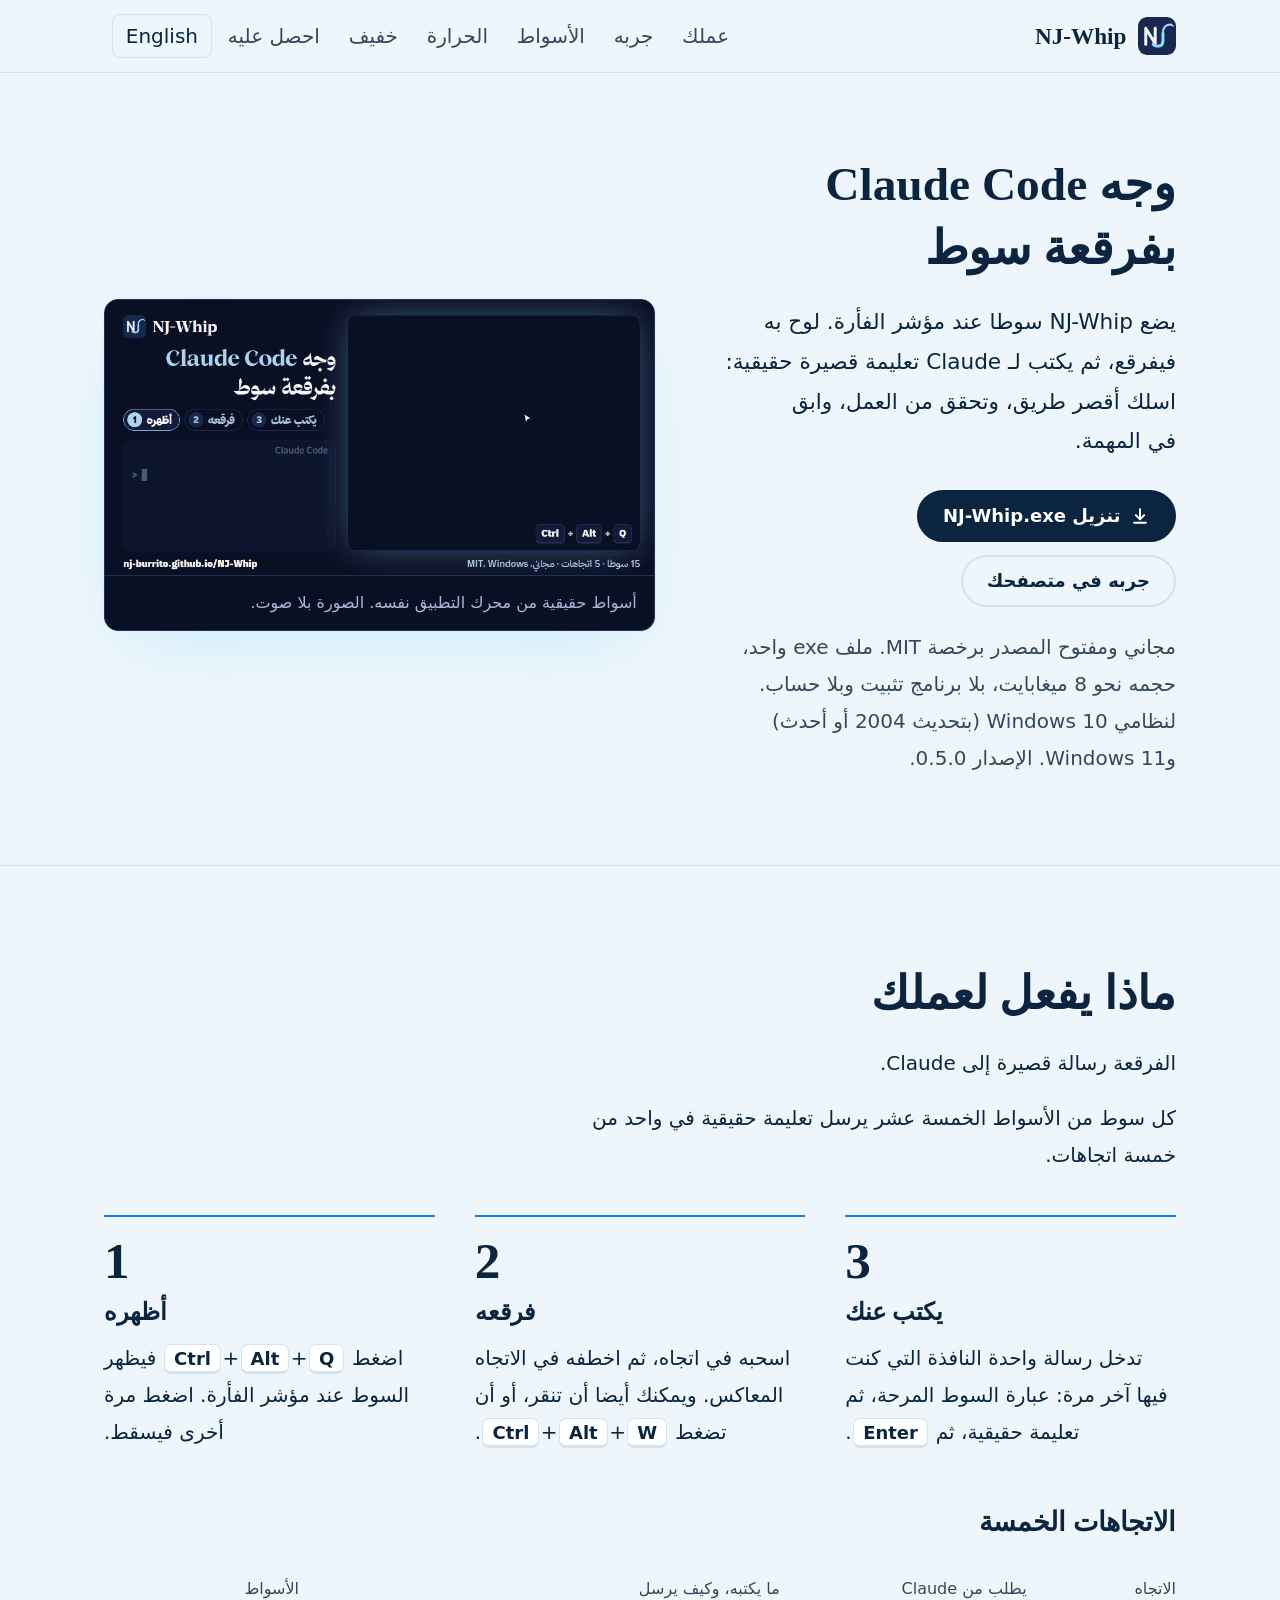
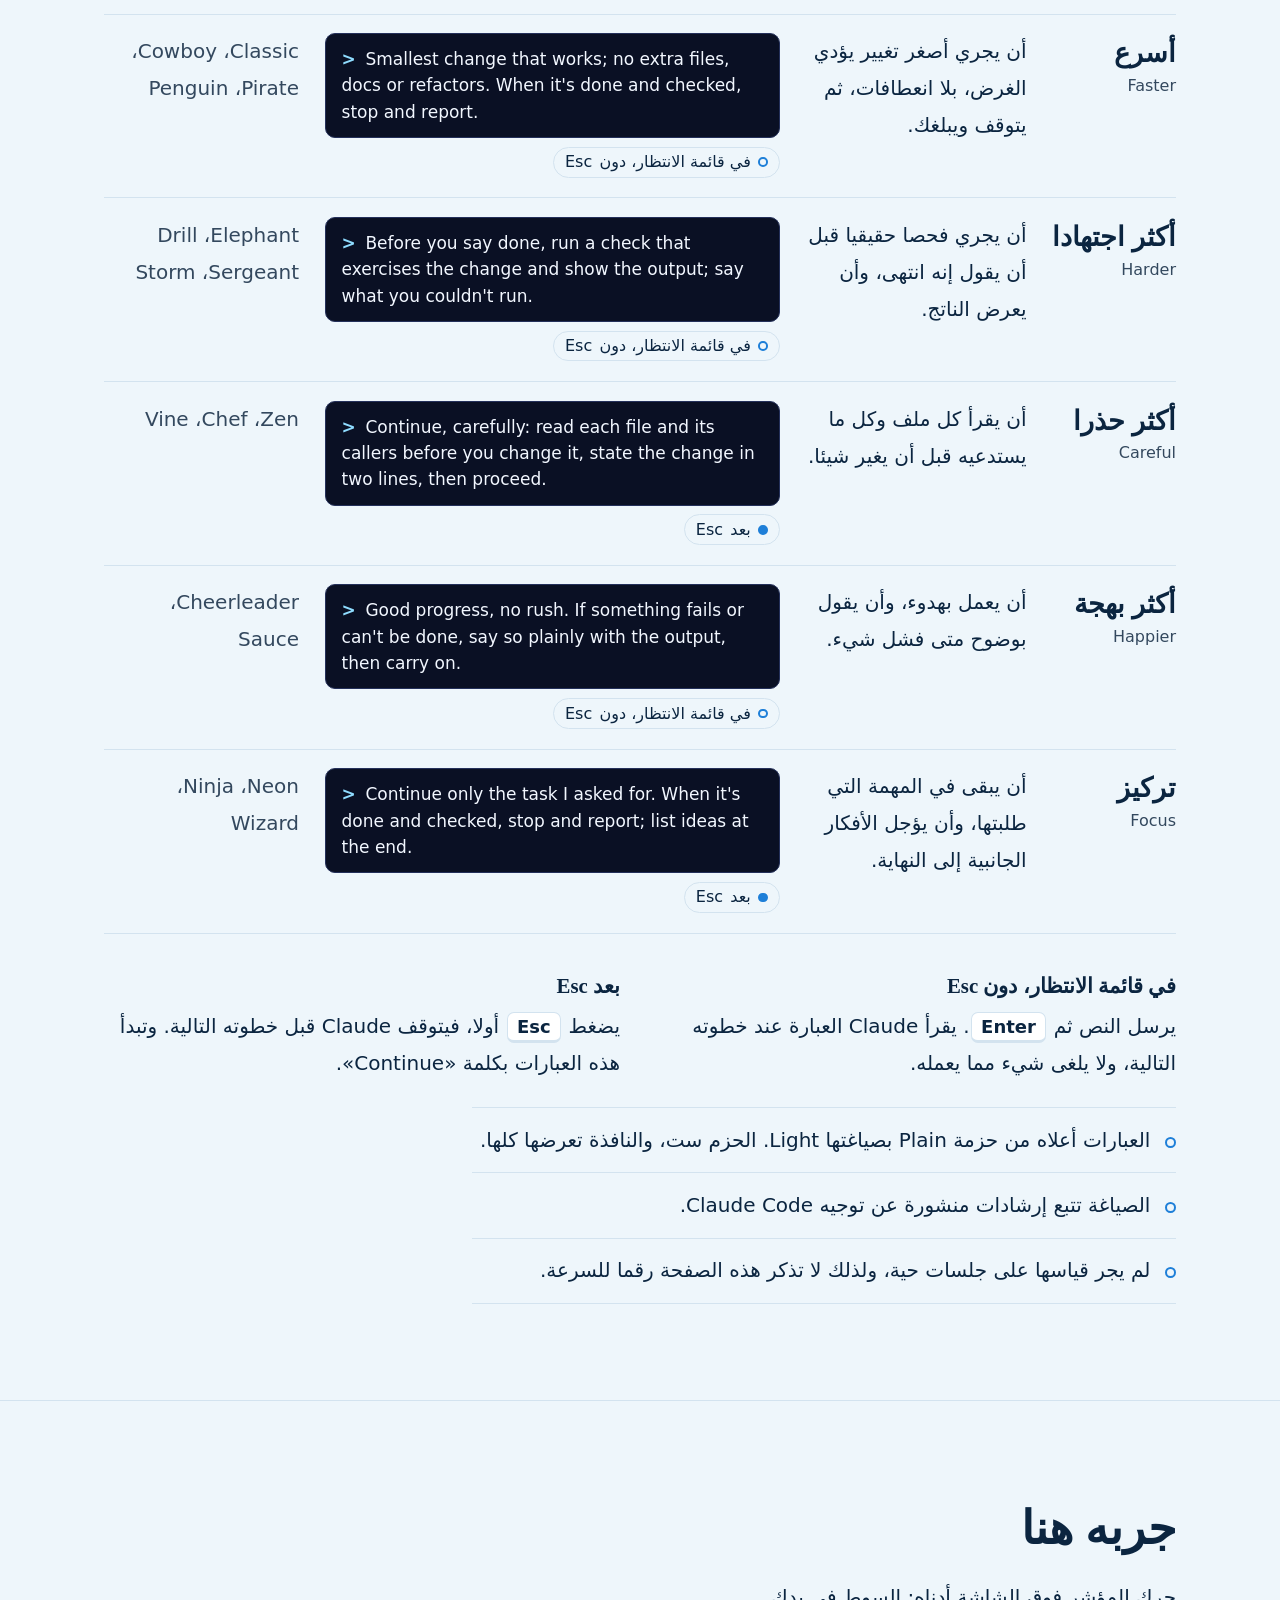
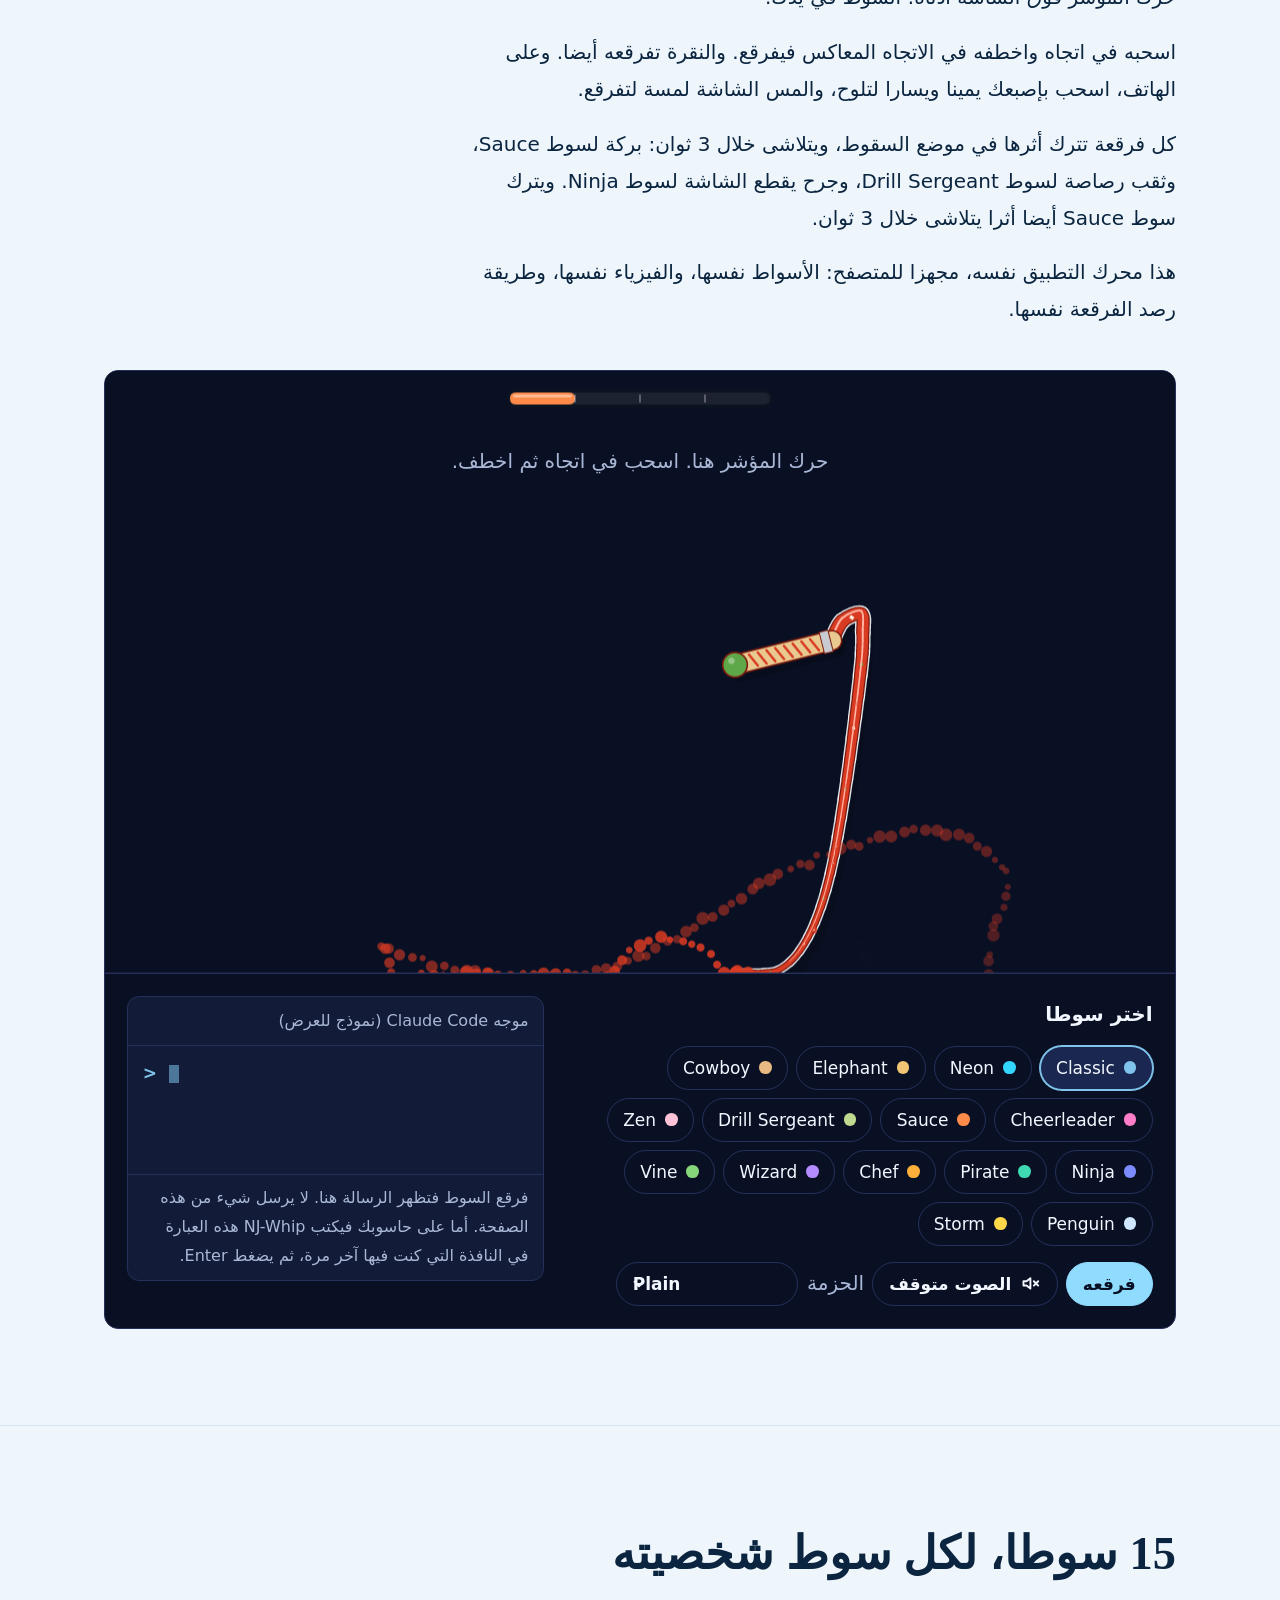
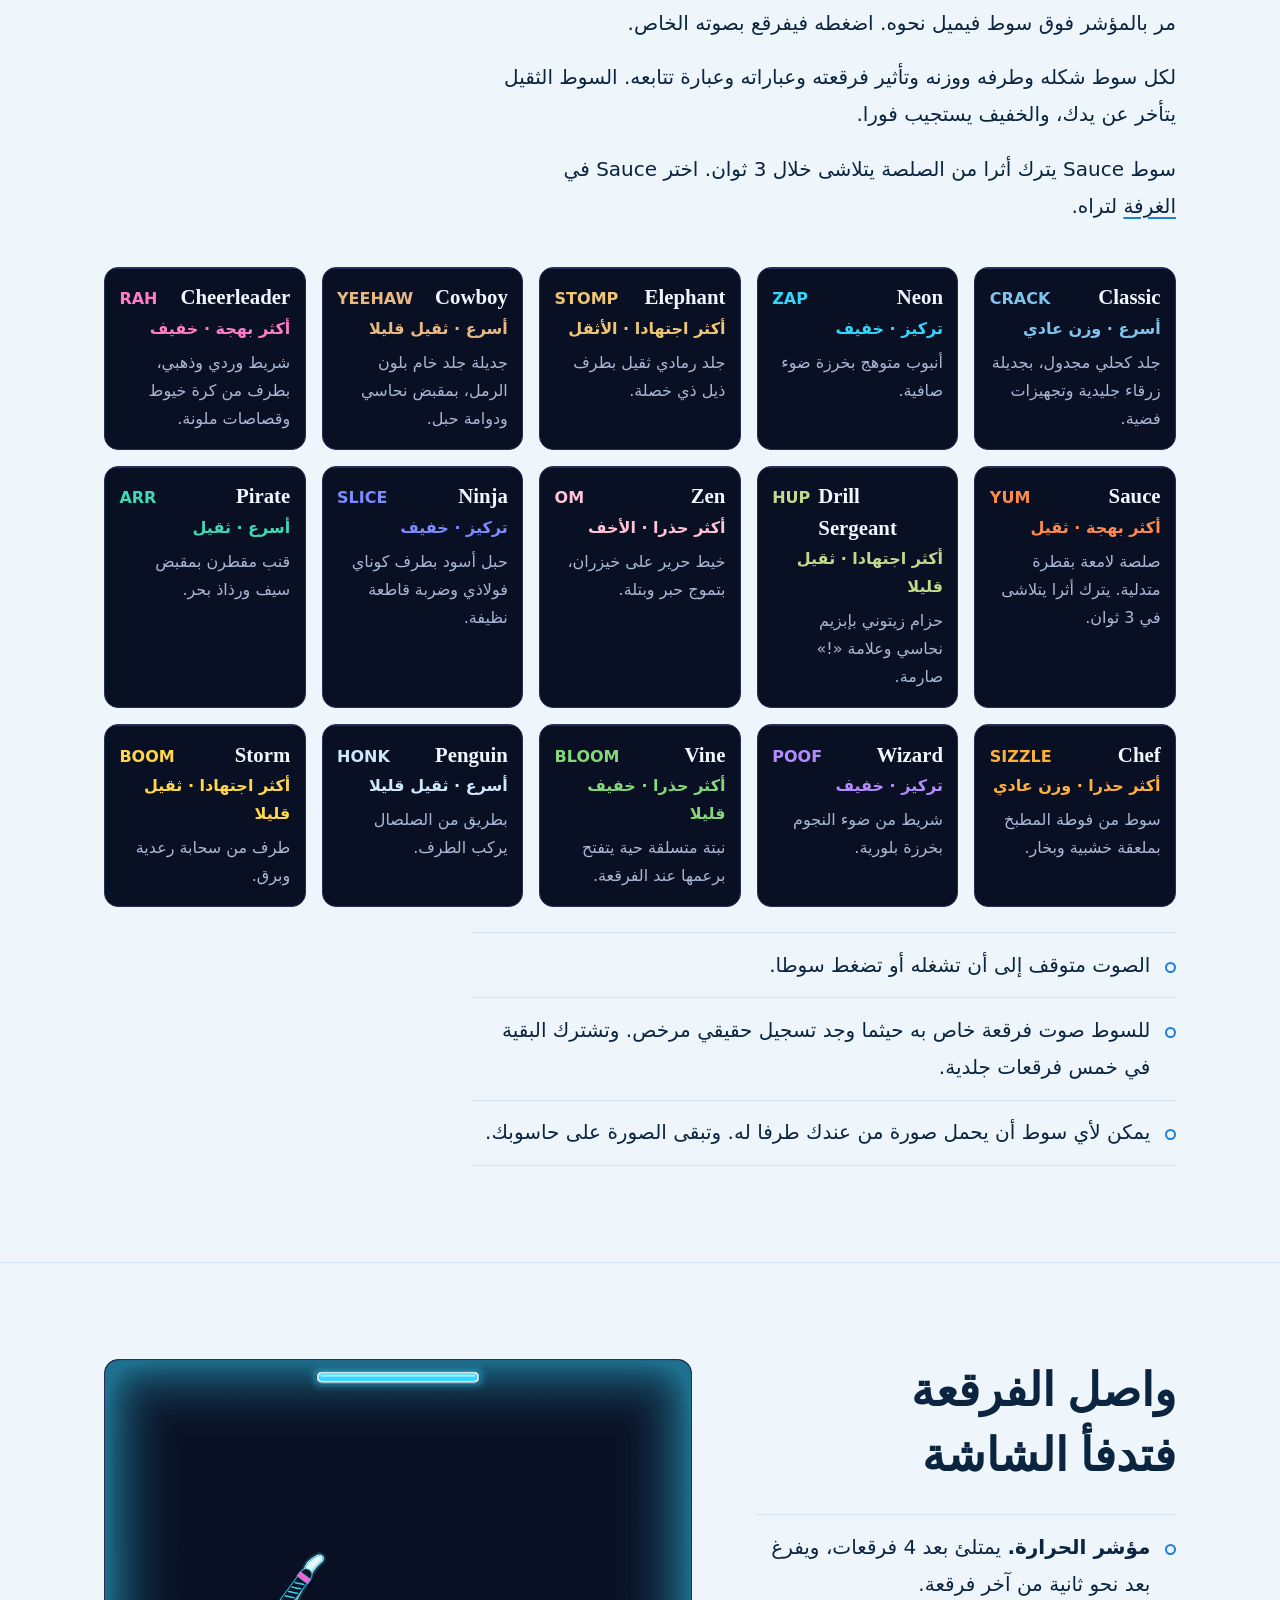
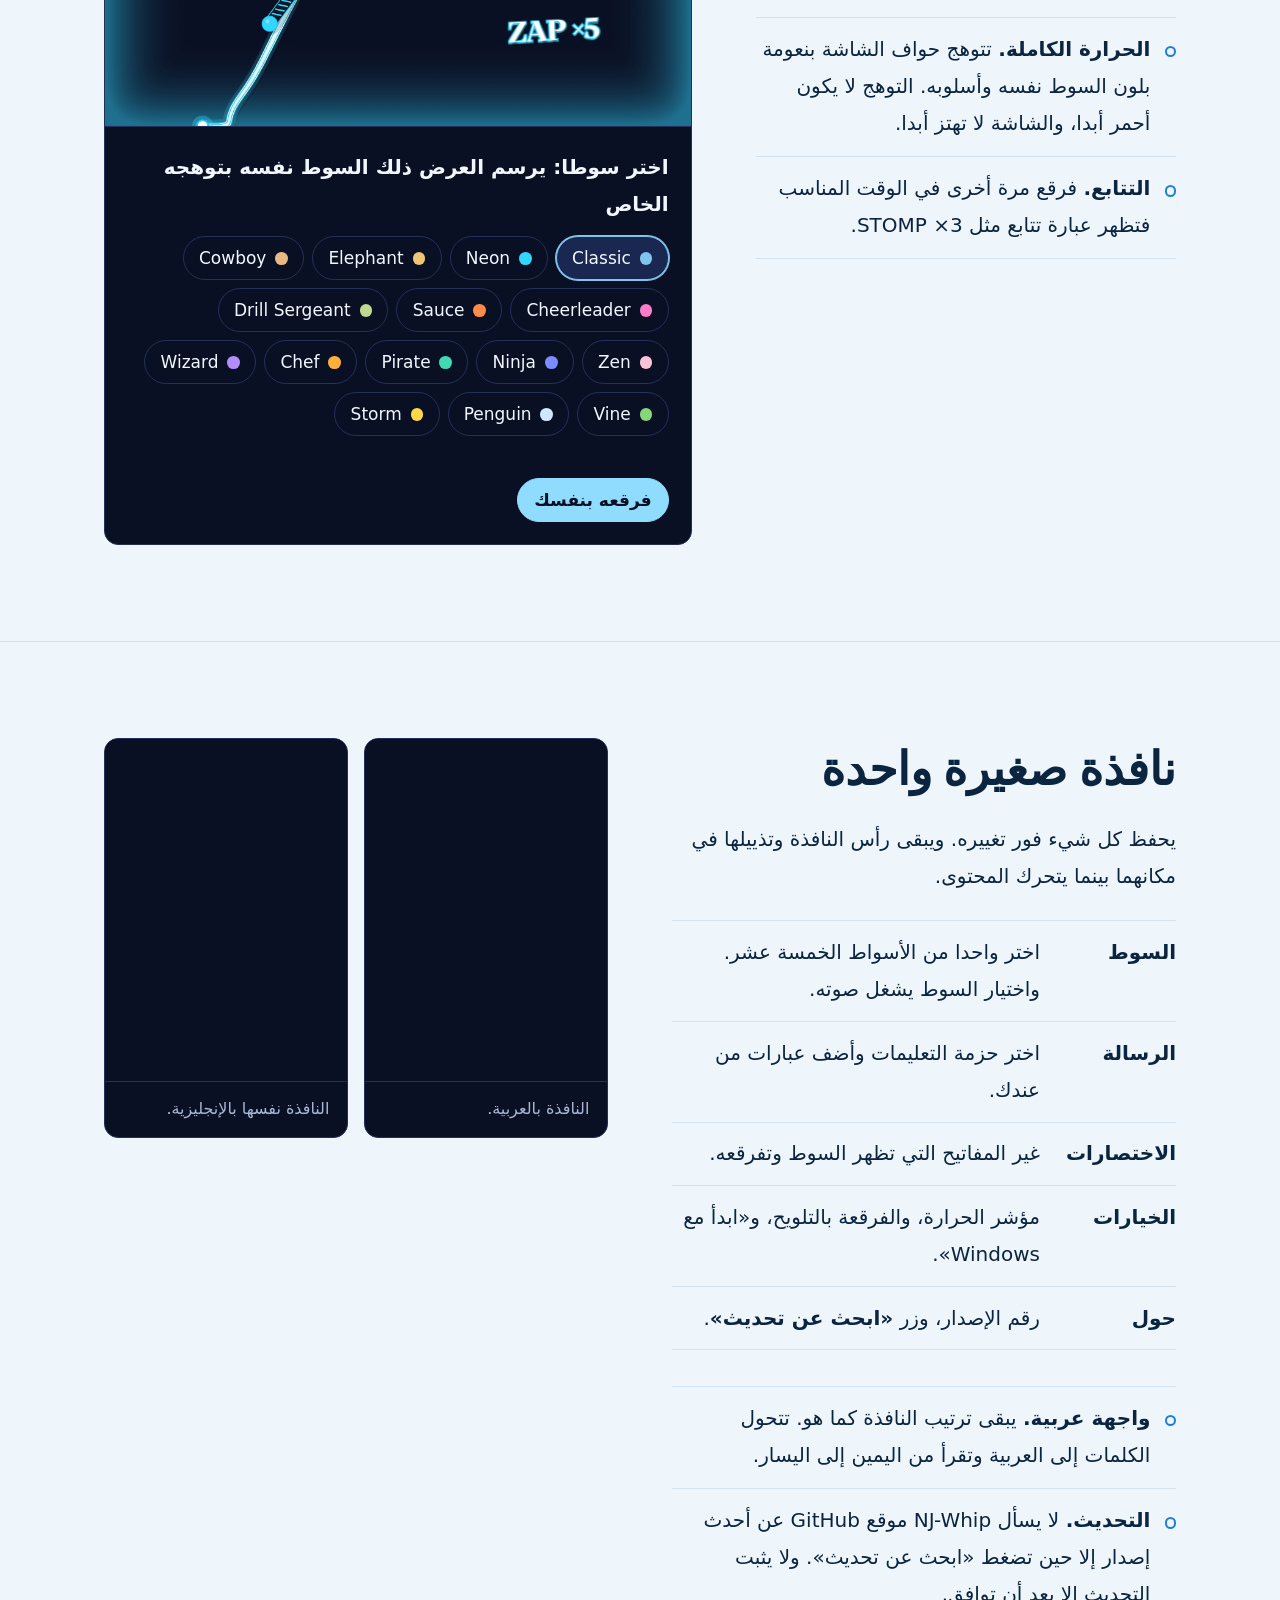
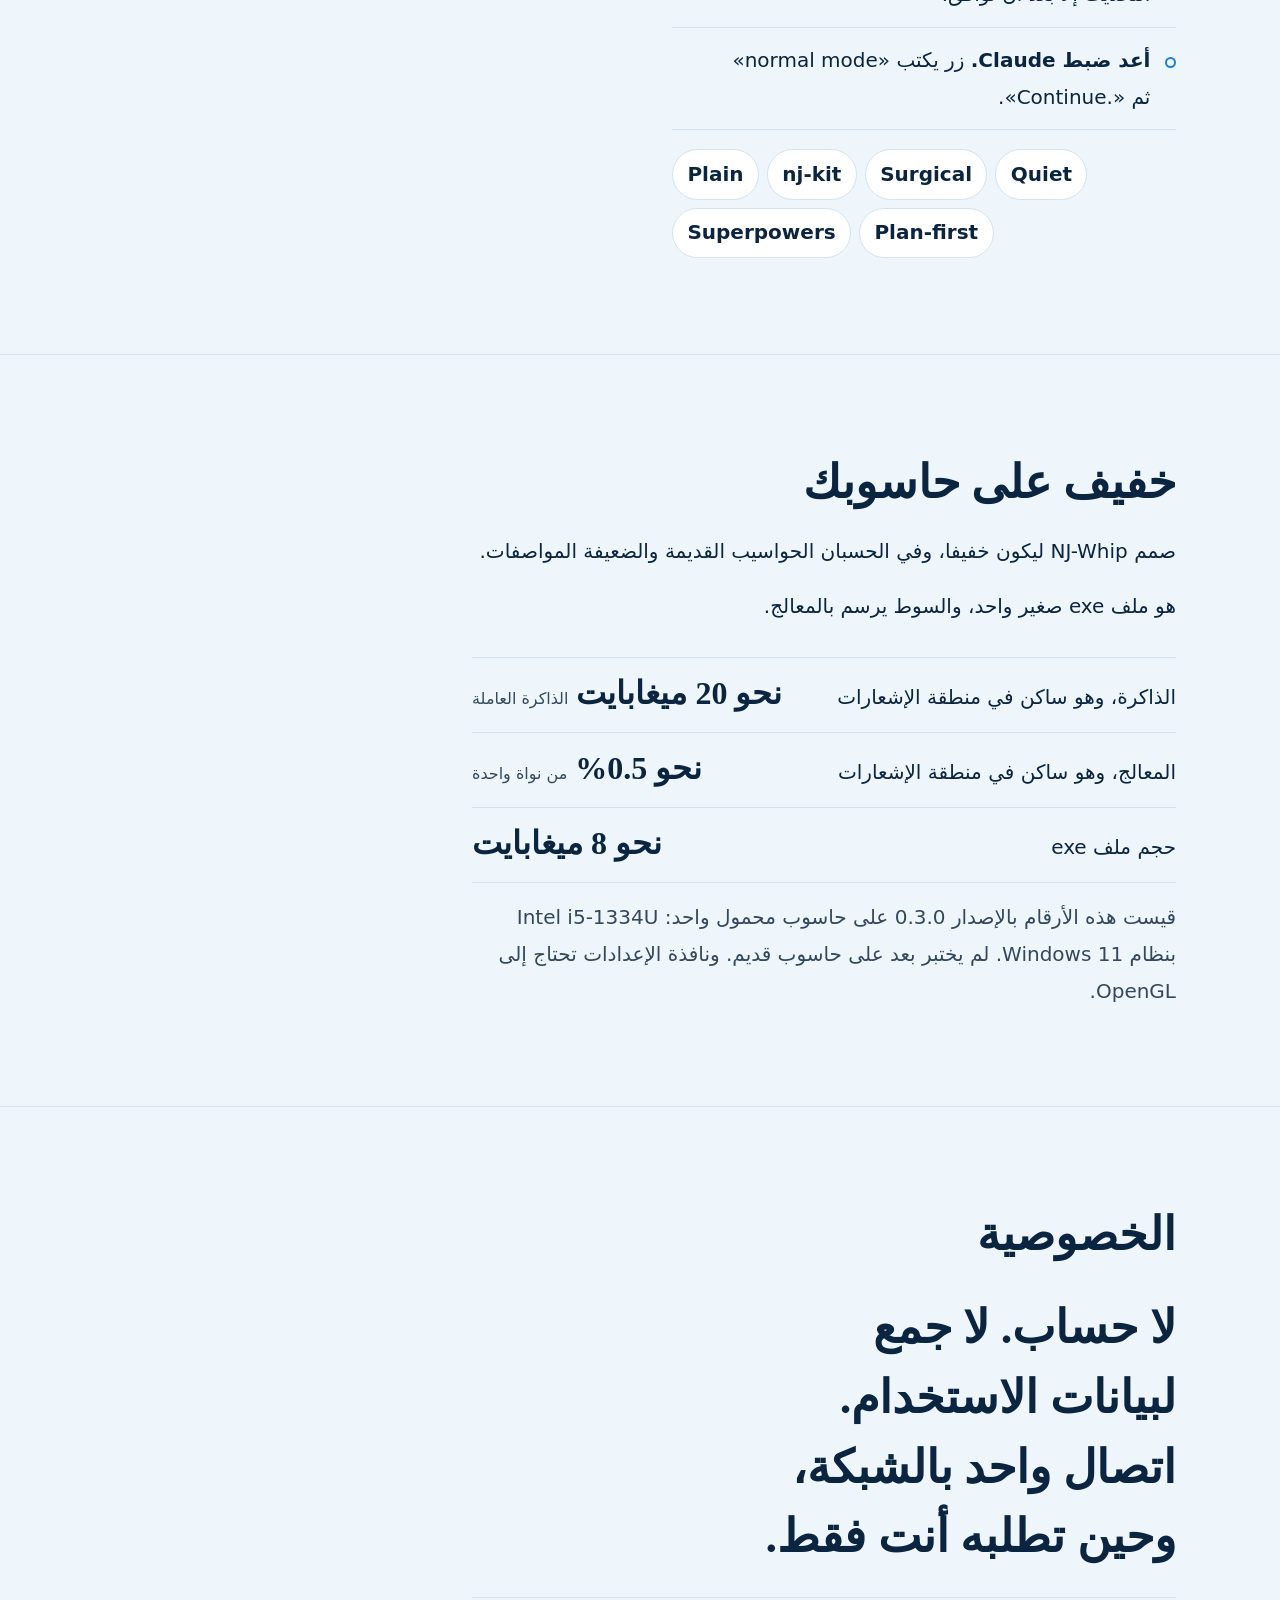
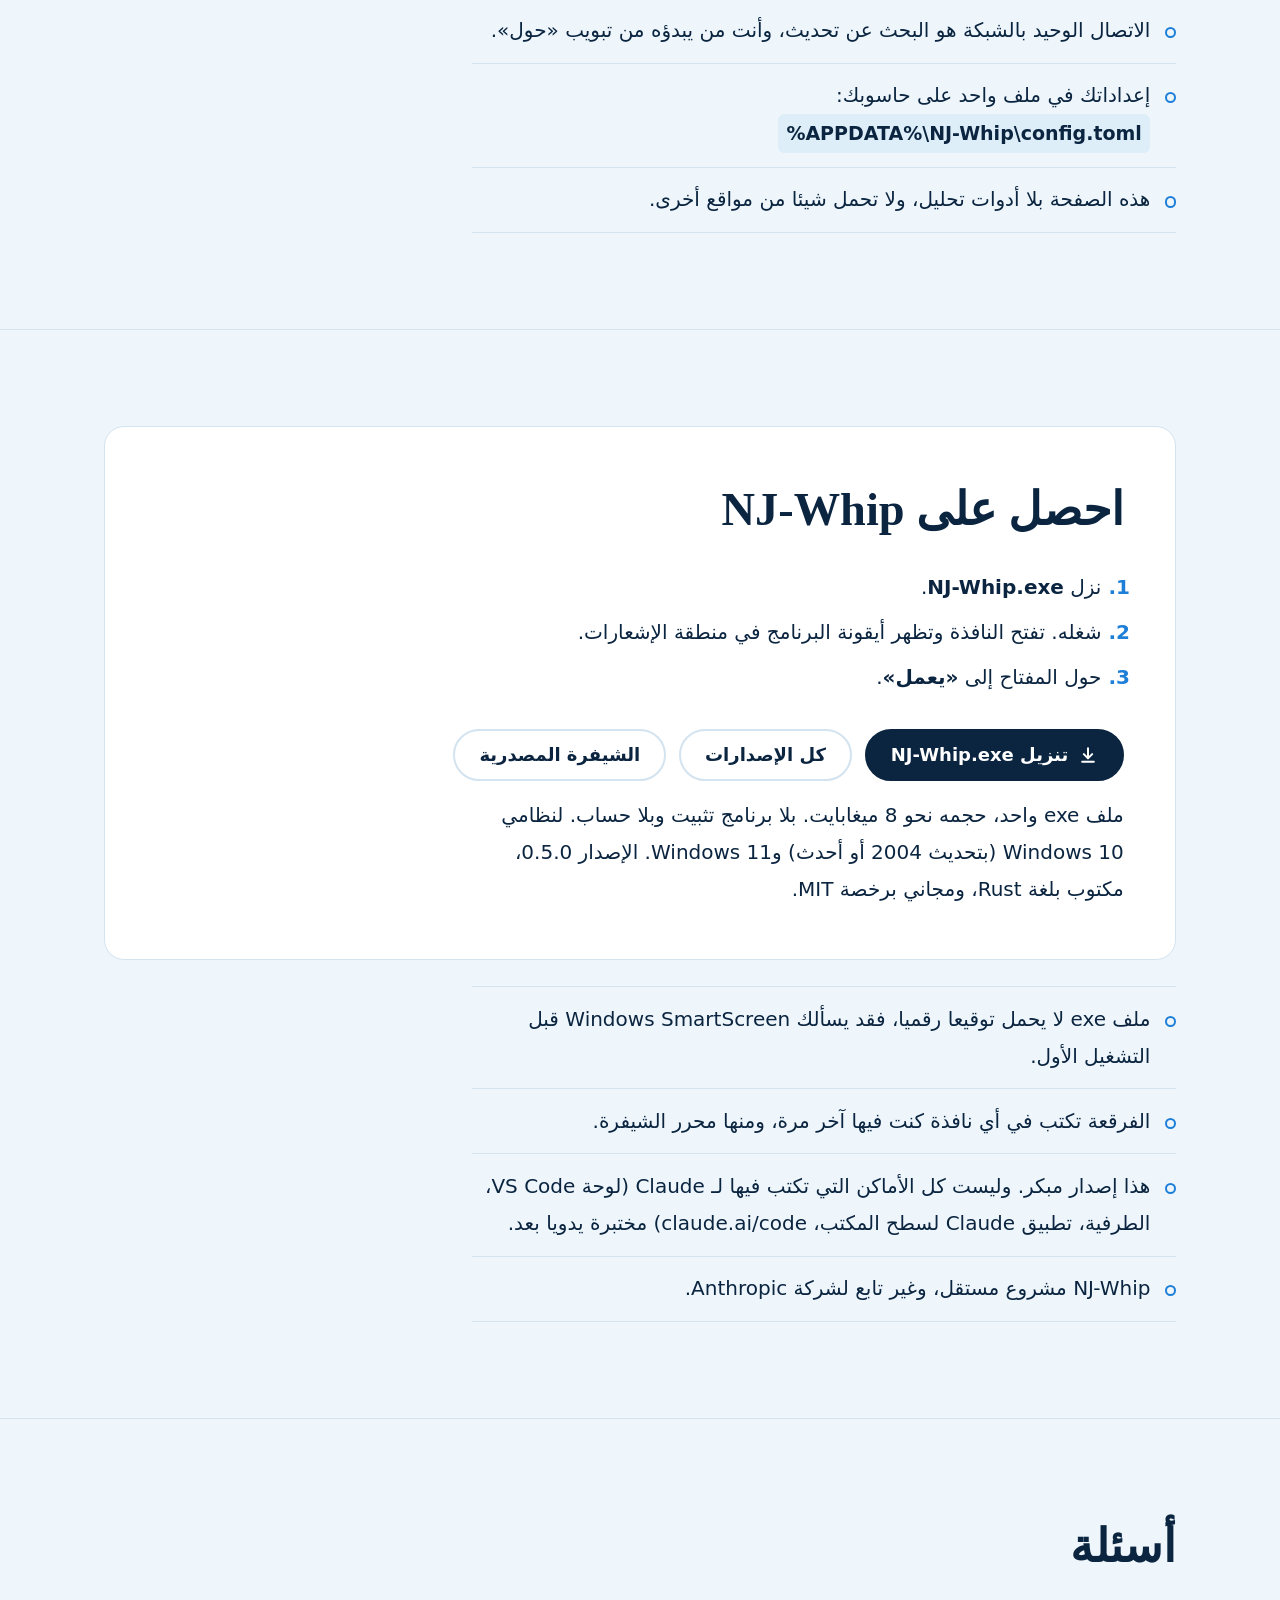
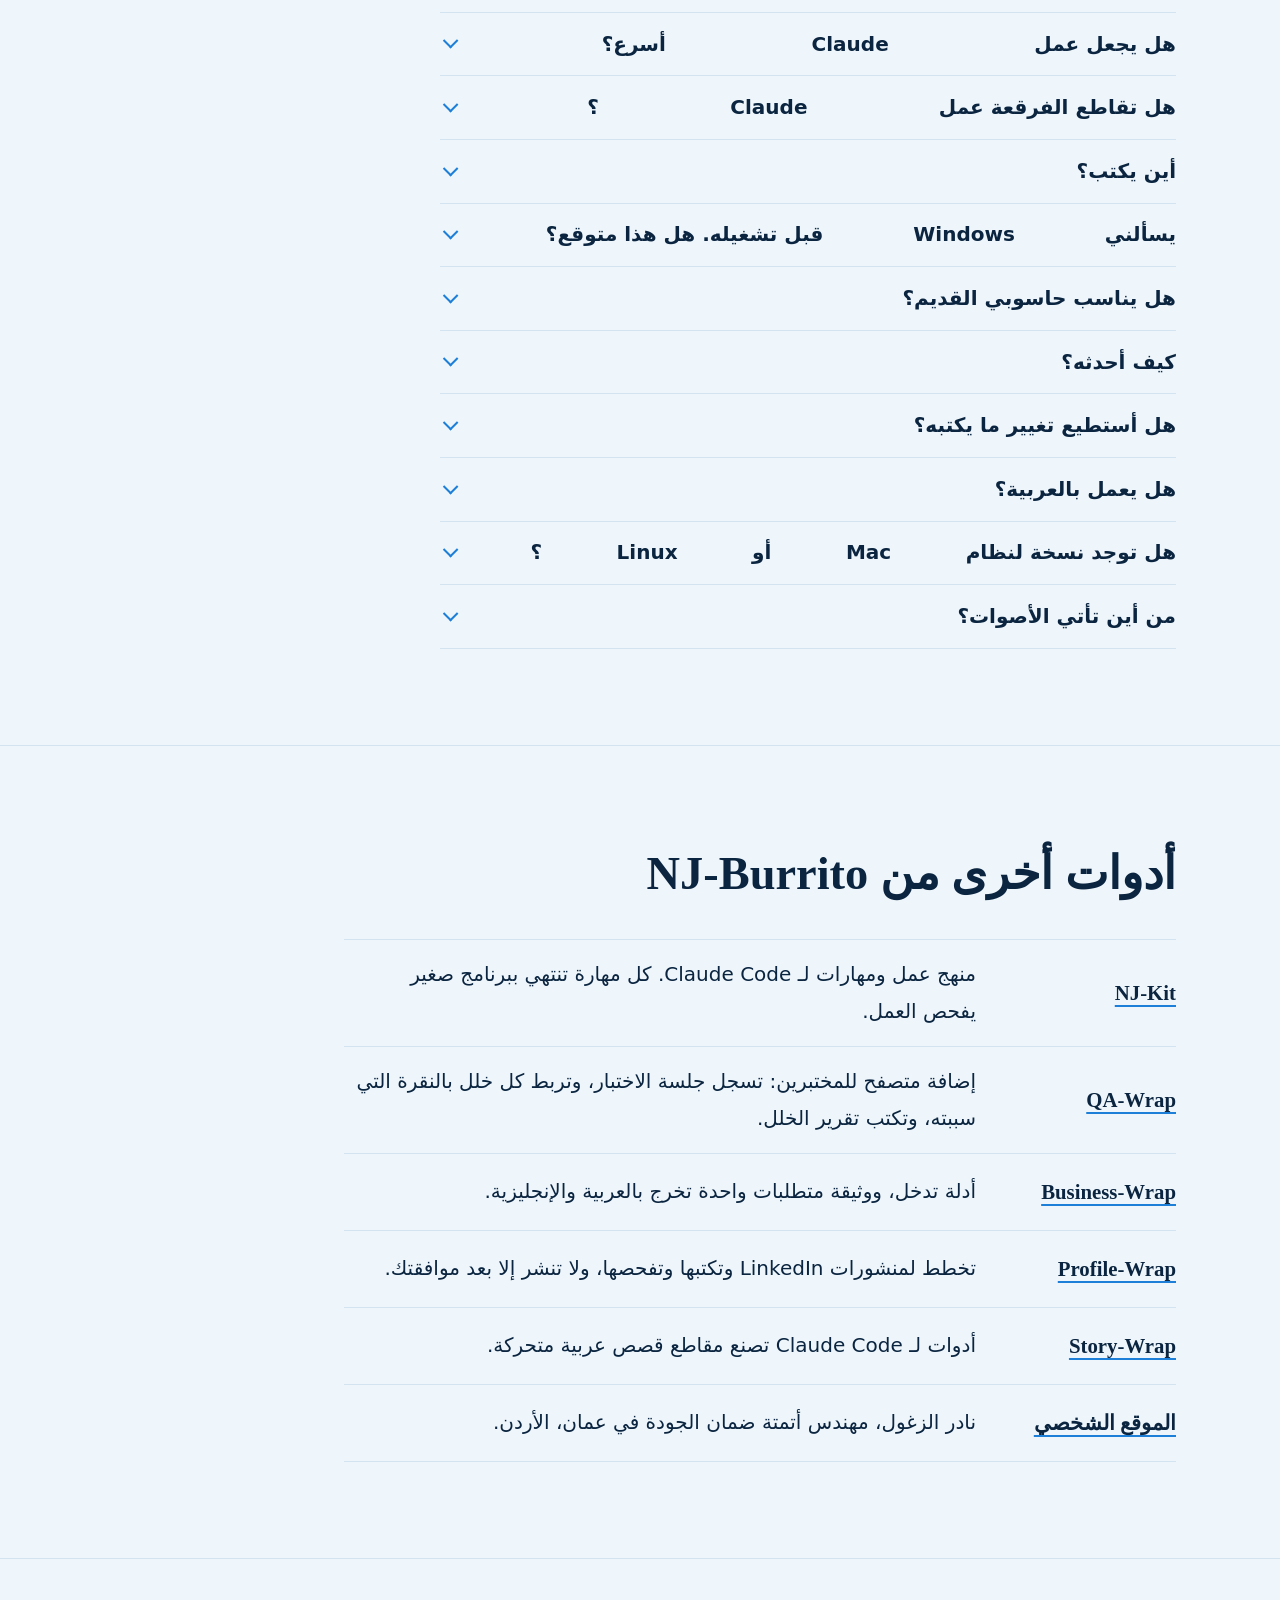
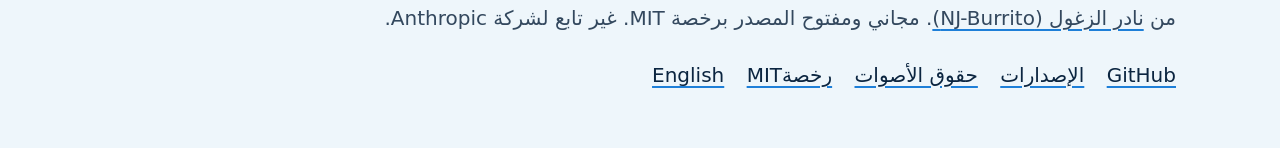
==== docs/ar/index.html @ c89dd0d6 "NJ-Whip 0.5.0: Neon flash, no Sauce trail, Penguin snowball, any picture or GIF as the tip, own soun" ====
<!doctype html>
<html lang="ar" dir="rtl">
<head>
<meta charset="utf-8">
<meta http-equiv="Content-Security-Policy" content="default-src 'self'; script-src 'sha256-Owxo666HquYo/alZs+qn92BwjCZQusK35Yxf7lLxLoo=' 'wasm-unsafe-eval'; style-src 'self'; img-src 'self' data:; font-src 'self'; media-src 'self'; connect-src 'self'; object-src 'none'; base-uri 'self'; form-action 'none'">
<meta name="referrer" content="strict-origin-when-cross-origin">
<meta name="viewport" content="width=device-width, initial-scale=1, viewport-fit=cover">
<meta name="color-scheme" content="dark light">
<meta name="theme-color" content="#0A1024" media="(prefers-color-scheme: dark)">
<meta name="theme-color" content="#EEF6FB" media="(prefers-color-scheme: light)">
<title>NJ-Whip من نادر الزغول: وجه Claude Code بسوط على الشاشة</title>
<meta name="description" content="سوط مجاني ومفتوح المصدر على الشاشة لـ Claude Code على Windows. فرقعه فيكتب تعليمة قصيرة تبقي Claude سريعا وحذرا ومركزا على المهمة.">
<link rel="canonical" href="https://nj-burrito.github.io/NJ-Whip/ar/">
<link rel="alternate" hreflang="en" href="https://nj-burrito.github.io/NJ-Whip/">
<link rel="alternate" hreflang="ar" href="https://nj-burrito.github.io/NJ-Whip/ar/">
<link rel="alternate" hreflang="x-default" href="https://nj-burrito.github.io/NJ-Whip/">
<meta name="author" content="نادر الزغول (NJ-Burrito)">
<link rel="author" href="https://nj-burrito.github.io/ar/">
<meta name="robots" content="index, follow, max-image-preview:large, max-snippet:-1, max-video-preview:-1">
<meta property="og:type" content="website">
<meta property="og:site_name" content="NJ-Whip">
<meta property="og:url" content="https://nj-burrito.github.io/NJ-Whip/ar/">
<meta property="og:title" content="NJ-Whip: وجه Claude Code بفرقعة سوط">
<meta property="og:description" content="سوط مجاني على الشاشة لـ Claude Code على Windows. لوح به فيفرقع، ويكتب تعليمة قصيرة حقيقية: أقصر طريق، تحقق من العمل، ابق في المهمة. برخصة MIT، وملف exe صغير واحد.">
<meta property="og:image" content="https://nj-burrito.github.io/NJ-Whip/assets/og.png">
<meta property="og:image:type" content="image/png">
<meta property="og:image:width" content="1200">
<meta property="og:image:height" content="630">
<meta property="og:image:alt" content="NJ-Whip: سوط Classic يفرقع على شاشة داكنة، وصندوق موجه يعرض التعليمة التي يكتبها لـ Claude Code.">
<meta property="og:locale" content="ar_AR">
<meta property="og:locale:alternate" content="en_US">
<meta name="twitter:card" content="summary_large_image">
<meta name="twitter:title" content="NJ-Whip: وجه Claude Code بفرقعة سوط">
<meta name="twitter:description" content="سوط مجاني على الشاشة لـ Claude Code على Windows. لوح به فيفرقع، ويكتب تعليمة قصيرة حقيقية: أقصر طريق، تحقق من العمل، ابق في المهمة. برخصة MIT، وملف exe صغير واحد.">
<meta name="twitter:image" content="https://nj-burrito.github.io/NJ-Whip/assets/og.png">
<meta name="twitter:image:alt" content="NJ-Whip: سوط Classic يفرقع على شاشة داكنة، وصندوق موجه يعرض التعليمة التي يكتبها لـ Claude Code.">
<link rel="icon" type="image/png" href="../assets/logo.png">
<link rel="apple-touch-icon" href="../assets/logo.png">
<link rel="sitemap" type="application/xml" href="../sitemap.xml">
<link rel="alternate" type="text/plain" href="../llms.txt" title="llms.txt">
<link rel="preload" href="/fonts/thmanyahsans-Medium.woff2" as="font" type="font/woff2" crossorigin>
<link rel="preload" href="/fonts/thmanyahserifdisplay-Bold.woff2" as="font" type="font/woff2" crossorigin>
<link rel="stylesheet" href="../assets/site.css">
<script type="application/ld+json">
{"@context":"https://schema.org","@graph":[
{"@type":"WebPage","@id":"https://nj-burrito.github.io/NJ-Whip/ar/#page","url":"https://nj-burrito.github.io/NJ-Whip/ar/","name":"NJ-Whip: وجه Claude Code بفرقعة سوط","inLanguage":"ar","isPartOf":{"@id":"https://nj-burrito.github.io/NJ-Whip/#website"},"about":{"@id":"https://nj-burrito.github.io/NJ-Whip/#app"}},
{"@type":"WebSite","@id":"https://nj-burrito.github.io/NJ-Whip/#website","name":"NJ-Whip","url":"https://nj-burrito.github.io/NJ-Whip/","inLanguage":["en","ar"],"publisher":{"@id":"https://nj-burrito.github.io/#person"}},
{"@type":"Person","@id":"https://nj-burrito.github.io/#person","name":"Nader Alzghoul","alternateName":["NJ-Burrito","نادر الزغول"],"url":"https://nj-burrito.github.io/"},
{"@type":"SoftwareApplication","@id":"https://nj-burrito.github.io/NJ-Whip/#app","name":"NJ-Whip","description":"سوط مجاني ومفتوح المصدر يظهر على الشاشة لـ Claude Code على Windows. فرقعه بالتلويح أو بالنقر أو باختصار لوحة المفاتيح، فيكتب تعليمة قصيرة واحدة في النافذة التي كنت فيها آخر مرة.","applicationCategory":"DeveloperApplication","operatingSystem":"Windows 10 version 2004 or later, Windows 11","softwareVersion":"0.5.0","fileSize":"8 MB","url":"https://nj-burrito.github.io/NJ-Whip/ar/","downloadUrl":"https://github.com/NJ-Burrito/NJ-Whip/releases/latest/download/NJ-Whip.exe","codeRepository":"https://github.com/NJ-Burrito/NJ-Whip","sameAs":["https://github.com/NJ-Burrito/NJ-Whip"],"license":"https://opensource.org/licenses/MIT","isAccessibleForFree":true,"offers":{"@type":"Offer","price":"0","priceCurrency":"USD"},"inLanguage":["en","ar"],"image":"https://nj-burrito.github.io/NJ-Whip/assets/og.png","screenshot":"https://nj-burrito.github.io/NJ-Whip/assets/settings-ar.png","author":{"@id":"https://nj-burrito.github.io/#person"}},
{"@type":"FAQPage","@id":"https://nj-burrito.github.io/NJ-Whip/ar/#faq","inLanguage":"ar","mainEntity":[
{"@type":"Question","name":"هل يجعل NJ-Whip عمل Claude أسرع؟","acceptedAnswer":{"@type":"Answer","text":"يرسل تعليمة تطلب أصغر تغيير يؤدي الغرض وبلا انعطافات. والصياغة تتبع إرشادات منشورة عن توجيه Claude Code. لم يقس أثره على جلسات حية، فلا يوجد رقم للسرعة نذكره."}},
{"@type":"Question","name":"هل تقاطع الفرقعة عمل Claude؟","acceptedAnswer":{"@type":"Answer","text":"عبارات Faster و Harder و Happier تدخل قائمة الانتظار دون Esc، فلا يلغى شيء مما يعمله Claude. وعبارات Careful و Focus ترسل بعد Esc، فيتوقف Claude قبل خطوته التالية."}},
{"@type":"Question","name":"كيف أحدث NJ-Whip؟","acceptedAnswer":{"@type":"Answer","text":"افتح تبويب «حول» واضغط «ابحث عن تحديث». لا يسأل NJ-Whip موقع GitHub عن أحدث إصدار إلا حين تضغط هذا الزر، ولا يثبت التحديث إلا بعد أن توافق."}},
{"@type":"Question","name":"هل NJ-Whip من صنع Anthropic؟","acceptedAnswer":{"@type":"Answer","text":"لا. هو مشروع مستقل من نادر الزغول، وغير تابع لشركة Anthropic."}}
]}
]}
</script>
</head>
<body>
<a class="skip" href="#main">انتقل إلى المحتوى</a>

<header class="top">
  <div class="wrap">
    <a class="brand" href="./" aria-label="الصفحة الرئيسية لـ NJ-Whip"><img src="../assets/logo.png" alt="" width="256" height="256"><bdi dir="ltr" translate="no">NJ-Whip</bdi></a>
    <nav aria-label="أقسام الصفحة">
      <a href="#work">عملك</a>
      <a href="#room">جربه</a>
      <a href="#whips">الأسواط</a>
      <a href="#heat">الحرارة</a>
      <a href="#light">خفيف</a>
      <a href="#download">احصل عليه</a>
      <a class="lang" href="../" hreflang="en" lang="en" dir="ltr">English</a>
    </nav>
  </div>
</header>

<main id="main">

<section class="hero">
  <div class="wrap">
    <div>
      <h1>وجه <bdi dir="ltr" translate="no">Claude Code</bdi> بفرقعة سوط</h1>
      <p class="lede">يضع <bdi dir="ltr" translate="no">NJ-Whip</bdi> سوطا عند مؤشر الفأرة. لوح به فيفرقع، ثم يكتب لـ <bdi dir="ltr" translate="no">Claude</bdi> تعليمة قصيرة حقيقية: اسلك أقصر طريق، وتحقق من العمل، وابق في المهمة.</p>
      <div class="actions">
        <a class="btn" href="https://github.com/NJ-Burrito/NJ-Whip/releases/latest/download/NJ-Whip.exe"><svg viewBox="0 0 24 24" fill="none" stroke="currentColor" stroke-width="2.4" stroke-linecap="round" stroke-linejoin="round" aria-hidden="true" focusable="false"><path d="M12 4v11"/><path d="m7 11 5 5 5-5"/><path d="M5 20h14"/></svg><span>تنزيل <bdi dir="ltr" translate="no">NJ-Whip.exe</bdi></span></a>
        <a class="btn quiet" href="#room">جربه في متصفحك</a>
      </div>
      <p class="fine">مجاني ومفتوح المصدر برخصة <bdi dir="ltr" translate="no">MIT</bdi>. ملف <bdi dir="ltr" translate="no">exe</bdi> واحد، حجمه نحو 8 ميغابايت، بلا برنامج تثبيت وبلا حساب. لنظامي <bdi dir="ltr" translate="no">Windows 10</bdi> (بتحديث 2004 أو أحدث) و<bdi dir="ltr" translate="no">Windows 11</bdi>. الإصدار 0.5.0.</p>
    </div>
    <figure class="screen">
      <picture>
        <source srcset="../assets/hero-still-ar.png" media="(prefers-reduced-motion: reduce)">
        <img src="../assets/hero-ar.gif" alt="NJ-Whip في أربع لقطات: يظهر السوط عند مؤشر الفأرة، ثم تفرقعه تلويحة، ثم تصل التعليمة إلى موجه Claude Code: أصغر تغيير يؤدي الغرض ثم توقف وأبلغ، ثم يأتي السوط التالي." width="960" height="480">
      </picture>
      <figcaption>أسواط حقيقية من محرك التطبيق نفسه. الصورة بلا صوت.</figcaption>
    </figure>
  </div>
</section>

<section id="work">
  <div class="wrap">
    <div class="head">
      <h2>ماذا يفعل لعملك</h2>
      <p>الفرقعة رسالة قصيرة إلى <bdi dir="ltr" translate="no">Claude</bdi>.</p>
      <p>كل سوط من الأسواط الخمسة عشر يرسل تعليمة حقيقية في واحد من خمسة اتجاهات.</p>
    </div>
    <ol class="steps" dir="ltr">
      <li dir="rtl">
        <h3>أظهره</h3>
        <p>اضغط <span class="keys" dir="ltr"><kbd>Ctrl</kbd>+<kbd>Alt</kbd>+<kbd>Q</kbd></span> فيظهر السوط عند مؤشر الفأرة. اضغط مرة أخرى فيسقط.</p>
      </li>
      <li dir="rtl">
        <h3>فرقعه</h3>
        <p>اسحبه في اتجاه، ثم اخطفه في الاتجاه المعاكس. ويمكنك أيضا أن تنقر، أو أن تضغط <span class="keys" dir="ltr"><kbd>Ctrl</kbd>+<kbd>Alt</kbd>+<kbd>W</kbd></span>.</p>
      </li>
      <li dir="rtl">
        <h3>يكتب عنك</h3>
        <p>تدخل رسالة واحدة النافذة التي كنت فيها آخر مرة: عبارة السوط المرحة، ثم تعليمة حقيقية، ثم <span class="keys" dir="ltr"><kbd>Enter</kbd></span>.</p>
      </li>
    </ol>

    <div class="dirs">
      <h3>الاتجاهات الخمسة</h3>
      <table>
        <thead>
          <tr><th scope="col">الاتجاه</th><th scope="col">يطلب من <bdi dir="ltr" translate="no">Claude</bdi></th><th scope="col">ما يكتبه، وكيف يرسل</th><th scope="col">الأسواط</th></tr>
        </thead>
        <tbody>
          <tr>
            <th scope="row">أسرع <small><bdi dir="ltr" translate="no">Faster</bdi></small></th>
            <td data-h="يطلب من Claude">أن يجري أصغر تغيير يؤدي الغرض، بلا انعطافات، ثم يتوقف ويبلغك.</td>
            <td data-h="ما يكتبه، وكيف يرسل"><q class="line" lang="en" translate="no">Smallest change that works; no extra files, docs or refactors. When it's done and checked, stop and report.</q><span class="how">في قائمة الانتظار، دون <bdi dir="ltr" translate="no">Esc</bdi></span></td>
            <td class="who" data-h="الأسواط"><bdi dir="ltr" translate="no">Classic</bdi>، <bdi dir="ltr" translate="no">Cowboy</bdi>، <bdi dir="ltr" translate="no">Pirate</bdi>، <bdi dir="ltr" translate="no">Penguin</bdi></td>
          </tr>
          <tr>
            <th scope="row">أكثر اجتهادا <small><bdi dir="ltr" translate="no">Harder</bdi></small></th>
            <td data-h="يطلب من Claude">أن يجري فحصا حقيقيا قبل أن يقول إنه انتهى، وأن يعرض الناتج.</td>
            <td data-h="ما يكتبه، وكيف يرسل"><q class="line" lang="en" translate="no">Before you say done, run a check that exercises the change and show the output; say what you couldn't run.</q><span class="how">في قائمة الانتظار، دون <bdi dir="ltr" translate="no">Esc</bdi></span></td>
            <td class="who" data-h="الأسواط"><bdi dir="ltr" translate="no">Elephant</bdi>، <bdi dir="ltr" translate="no">Drill Sergeant</bdi>، <bdi dir="ltr" translate="no">Storm</bdi></td>
          </tr>
          <tr>
            <th scope="row">أكثر حذرا <small><bdi dir="ltr" translate="no">Careful</bdi></small></th>
            <td data-h="يطلب من Claude">أن يقرأ كل ملف وكل ما يستدعيه قبل أن يغير شيئا.</td>
            <td data-h="ما يكتبه، وكيف يرسل"><q class="line" lang="en" translate="no">Continue, carefully: read each file and its callers before you change it, state the change in two lines, then proceed.</q><span class="how esc">بعد <bdi dir="ltr" translate="no">Esc</bdi></span></td>
            <td class="who" data-h="الأسواط"><bdi dir="ltr" translate="no">Zen</bdi>، <bdi dir="ltr" translate="no">Chef</bdi>، <bdi dir="ltr" translate="no">Vine</bdi></td>
          </tr>
          <tr>
            <th scope="row">أكثر بهجة <small><bdi dir="ltr" translate="no">Happier</bdi></small></th>
            <td data-h="يطلب من Claude">أن يعمل بهدوء، وأن يقول بوضوح متى فشل شيء.</td>
            <td data-h="ما يكتبه، وكيف يرسل"><q class="line" lang="en" translate="no">Good progress, no rush. If something fails or can't be done, say so plainly with the output, then carry on.</q><span class="how">في قائمة الانتظار، دون <bdi dir="ltr" translate="no">Esc</bdi></span></td>
            <td class="who" data-h="الأسواط"><bdi dir="ltr" translate="no">Cheerleader</bdi>، <bdi dir="ltr" translate="no">Sauce</bdi></td>
          </tr>
          <tr>
            <th scope="row">تركيز <small><bdi dir="ltr" translate="no">Focus</bdi></small></th>
            <td data-h="يطلب من Claude">أن يبقى في المهمة التي طلبتها، وأن يؤجل الأفكار الجانبية إلى النهاية.</td>
            <td data-h="ما يكتبه، وكيف يرسل"><q class="line" lang="en" translate="no">Continue only the task I asked for. When it's done and checked, stop and report; list ideas at the end.</q><span class="how esc">بعد <bdi dir="ltr" translate="no">Esc</bdi></span></td>
            <td class="who" data-h="الأسواط"><bdi dir="ltr" translate="no">Neon</bdi>، <bdi dir="ltr" translate="no">Ninja</bdi>، <bdi dir="ltr" translate="no">Wizard</bdi></td>
          </tr>
        </tbody>
      </table>
      <dl class="sent">
        <div>
          <dt>في قائمة الانتظار، دون <bdi dir="ltr" translate="no">Esc</bdi></dt>
          <dd>يرسل النص ثم <span class="keys" dir="ltr"><kbd>Enter</kbd></span>. يقرأ <bdi dir="ltr" translate="no">Claude</bdi> العبارة عند خطوته التالية، ولا يلغى شيء مما يعمله.</dd>
        </div>
        <div>
          <dt>بعد <bdi dir="ltr" translate="no">Esc</bdi></dt>
          <dd>يضغط <span class="keys" dir="ltr"><kbd>Esc</kbd></span> أولا، فيتوقف <bdi dir="ltr" translate="no">Claude</bdi> قبل خطوته التالية. وتبدأ هذه العبارات بكلمة «<bdi dir="ltr" translate="no">Continue</bdi>».</dd>
        </div>
      </dl>
      <ul class="facts">
        <li><p>العبارات أعلاه من حزمة <bdi dir="ltr" translate="no">Plain</bdi> بصياغتها <bdi dir="ltr" translate="no">Light</bdi>. الحزم ست، والنافذة تعرضها كلها.</p></li>
        <li><p>الصياغة تتبع إرشادات منشورة عن توجيه <bdi dir="ltr" translate="no">Claude Code</bdi>.</p></li>
        <li><p>لم يجر قياسها على جلسات حية، ولذلك لا تذكر هذه الصفحة رقما للسرعة.</p></li>
      </ul>
    </div>
  </div>
</section>

<section id="room">
  <div class="wrap">
    <div class="head">
      <h2>جربه هنا</h2>
      <p>حرك المؤشر فوق الشاشة أدناه: السوط في يدك.</p>
      <p>اسحبه في اتجاه واخطفه في الاتجاه المعاكس فيفرقع. والنقرة تفرقعه أيضا. وعلى الهاتف، اسحب بإصبعك يمينا ويسارا لتلوح، والمس الشاشة لمسة لتفرقع.</p>
      <p>كل فرقعة تترك أثرها في موضع السقوط، ويتلاشى خلال 3 ثوان: بركة لسوط <bdi dir="ltr" translate="no">Sauce</bdi>، وثقب رصاصة لسوط <bdi dir="ltr" translate="no">Drill Sergeant</bdi>، وجرح يقطع الشاشة لسوط <bdi dir="ltr" translate="no">Ninja</bdi>. ويترك سوط <bdi dir="ltr" translate="no">Sauce</bdi> أيضا أثرا يتلاشى خلال 3 ثوان.</p>
      <p>هذا محرك التطبيق نفسه، مجهزا للمتصفح: الأسواط نفسها، والفيزياء نفسها، وطريقة رصد الفرقعة نفسها.</p>
    </div>
    <div class="screen room" id="room-stage" data-stage data-intents="أسرع|أكثر اجتهادا|أكثر حذرا|أكثر بهجة|تركيز" data-queued="في قائمة الانتظار، دون Esc" data-esc="يرسل بعد Esc">
      <div class="stagebox" dir="ltr" role="img" aria-label="غرفة التجربة: سوط حي يتبع مؤشرك على شاشة داكنة، وفي أعلاها مؤشر الحرارة.">
        <canvas aria-hidden="true"></canvas>
        <div class="shout" aria-hidden="true"></div>
        <p class="hint" dir="rtl" data-live>حرك المؤشر هنا. اسحب في اتجاه ثم اخطف.</p>
      </div>
      <p class="fallback">لم تعمل الغرفة الحية في هذا المتصفح، فهذه صورة ثابتة منها: سوط <bdi dir="ltr" translate="no">Sauce</bdi> في منتصف التلويح ومعه أثره.</p>
      <div class="desk" data-live>
        <div>
          <fieldset class="chips">
            <legend>اختر سوطا</legend>
            <label class="chip w-classic"><input type="radio" name="room-whip" checked><span><bdi dir="ltr" translate="no">Classic</bdi></span></label>
            <label class="chip w-neon"><input type="radio" name="room-whip"><span><bdi dir="ltr" translate="no">Neon</bdi></span></label>
            <label class="chip w-elephant"><input type="radio" name="room-whip"><span><bdi dir="ltr" translate="no">Elephant</bdi></span></label>
            <label class="chip w-cowboy"><input type="radio" name="room-whip"><span><bdi dir="ltr" translate="no">Cowboy</bdi></span></label>
            <label class="chip w-cheerleader"><input type="radio" name="room-whip"><span><bdi dir="ltr" translate="no">Cheerleader</bdi></span></label>
            <label class="chip w-sauce"><input type="radio" name="room-whip"><span><bdi dir="ltr" translate="no">Sauce</bdi></span></label>
            <label class="chip w-drill"><input type="radio" name="room-whip"><span><bdi dir="ltr" translate="no">Drill Sergeant</bdi></span></label>
            <label class="chip w-zen"><input type="radio" name="room-whip"><span><bdi dir="ltr" translate="no">Zen</bdi></span></label>
            <label class="chip w-ninja"><input type="radio" name="room-whip"><span><bdi dir="ltr" translate="no">Ninja</bdi></span></label>
            <label class="chip w-pirate"><input type="radio" name="room-whip"><span><bdi dir="ltr" translate="no">Pirate</bdi></span></label>
            <label class="chip w-chef"><input type="radio" name="room-whip"><span><bdi dir="ltr" translate="no">Chef</bdi></span></label>
            <label class="chip w-wizard"><input type="radio" name="room-whip"><span><bdi dir="ltr" translate="no">Wizard</bdi></span></label>
            <label class="chip w-vine"><input type="radio" name="room-whip"><span><bdi dir="ltr" translate="no">Vine</bdi></span></label>
            <label class="chip w-penguin"><input type="radio" name="room-whip"><span><bdi dir="ltr" translate="no">Penguin</bdi></span></label>
            <label class="chip w-storm"><input type="radio" name="room-whip"><span><bdi dir="ltr" translate="no">Storm</bdi></span></label>
          </fieldset>
          <div class="bar">
            <button type="button" class="tool go" data-crack>فرقعه</button>
            <button type="button" class="tool" data-sound aria-pressed="false" data-on="الصوت يعمل" data-off="الصوت متوقف"><span class="ico" aria-hidden="true"><svg class="on" viewBox="0 0 24 24" fill="none" stroke="currentColor" stroke-width="2.2" stroke-linecap="round" stroke-linejoin="round" focusable="false"><path d="M4 9.5v5h3.5L12 18V6L7.5 9.5z"/><path d="M15.5 9a4.2 4.2 0 0 1 0 6"/><path d="M18 6.5a7.6 7.6 0 0 1 0 11"/></svg><svg class="off" viewBox="0 0 24 24" fill="none" stroke="currentColor" stroke-width="2.2" stroke-linecap="round" stroke-linejoin="round" focusable="false"><path d="M4 9.5v5h3.5L12 18V6L7.5 9.5z"/><path d="m16 9.5 5 5"/><path d="m21 9.5-5 5"/></svg></span><span data-label>الصوت متوقف</span></button>
            <label>الحزمة
              <select class="tool" aria-label="حزمة التعليمات" dir="ltr">
                <option>Plain</option>
                <option>nj-kit</option>
                <option>Surgical</option>
                <option>Quiet</option>
                <option>Superpowers</option>
                <option>Plan-first</option>
              </select>
            </label>
          </div>
        </div>
        <div class="prompt">
          <header><span>موجه <bdi dir="ltr" translate="no">Claude Code</bdi> (نموذج للعرض)</span><span class="tag" data-tag></span></header>
          <p class="typed" data-typed aria-hidden="true" lang="en"></p>
          <footer>فرقع السوط فتظهر الرسالة هنا. لا يرسل شيء من هذه الصفحة. أما على حاسوبك فيكتب <bdi dir="ltr" translate="no">NJ-Whip</bdi> هذه العبارة في النافذة التي كنت فيها آخر مرة، ثم يضغط <bdi dir="ltr" translate="no">Enter</bdi>.</footer>
          <p class="vh" data-say aria-live="polite" lang="en" dir="ltr"></p>
        </div>
      </div>
    </div>
  </div>
</section>

<section id="whips">
  <div class="wrap">
    <div class="head">
      <h2>15 سوطا، لكل سوط شخصيته</h2>
      <p>مر بالمؤشر فوق سوط فيميل نحوه. اضغطه فيفرقع بصوته الخاص.</p>
      <p>لكل سوط شكله وطرفه ووزنه وتأثير فرقعته وعباراته وعبارة تتابعه. السوط الثقيل يتأخر عن يدك، والخفيف يستجيب فورا.</p>
      <p>سوط <bdi dir="ltr" translate="no">Sauce</bdi> يترك أثرا من الصلصة يتلاشى خلال 3 ثوان. اختر <bdi dir="ltr" translate="no">Sauce</bdi> في <a href="#room">الغرفة</a> لتراه.</p>
    </div>
    <ul class="rack" data-stage>
      <li><button type="button" class="whip w-classic"><span class="stagebox"><canvas width="480" height="320" aria-hidden="true"></canvas></span><span class="txt"><span class="name"><bdi dir="ltr" translate="no">Classic</bdi> <small><bdi dir="ltr" translate="no">CRACK</bdi></small></span><span class="dir">أسرع · وزن عادي</span><span class="look">جلد كحلي مجدول، بجديلة زرقاء جليدية وتجهيزات فضية.</span><span class="vh">اضغط لتسمع فرقعته.</span></span></button></li>
      <li><button type="button" class="whip w-neon"><span class="stagebox"><canvas width="480" height="320" aria-hidden="true"></canvas></span><span class="txt"><span class="name"><bdi dir="ltr" translate="no">Neon</bdi> <small><bdi dir="ltr" translate="no">ZAP</bdi></small></span><span class="dir">تركيز · خفيف</span><span class="look">أنبوب متوهج بخرزة ضوء صافية.</span><span class="vh">اضغط لتسمع فرقعته.</span></span></button></li>
      <li><button type="button" class="whip w-elephant"><span class="stagebox"><canvas width="480" height="320" aria-hidden="true"></canvas></span><span class="txt"><span class="name"><bdi dir="ltr" translate="no">Elephant</bdi> <small><bdi dir="ltr" translate="no">STOMP</bdi></small></span><span class="dir">أكثر اجتهادا · الأثقل</span><span class="look">جلد رمادي ثقيل بطرف ذيل ذي خصلة.</span><span class="vh">اضغط لتسمع فرقعته.</span></span></button></li>
      <li><button type="button" class="whip w-cowboy"><span class="stagebox"><canvas width="480" height="320" aria-hidden="true"></canvas></span><span class="txt"><span class="name"><bdi dir="ltr" translate="no">Cowboy</bdi> <small><bdi dir="ltr" translate="no">YEEHAW</bdi></small></span><span class="dir">أسرع · ثقيل قليلا</span><span class="look">جديلة جلد خام بلون الرمل، بمقبض نحاسي ودوامة حبل.</span><span class="vh">اضغط لتسمع فرقعته.</span></span></button></li>
      <li><button type="button" class="whip w-cheerleader"><span class="stagebox"><canvas width="480" height="320" aria-hidden="true"></canvas></span><span class="txt"><span class="name"><bdi dir="ltr" translate="no">Cheerleader</bdi> <small><bdi dir="ltr" translate="no">RAH</bdi></small></span><span class="dir">أكثر بهجة · خفيف</span><span class="look">شريط وردي وذهبي، بطرف من كرة خيوط وقصاصات ملونة.</span><span class="vh">اضغط لتسمع فرقعته.</span></span></button></li>
      <li><button type="button" class="whip w-sauce"><span class="stagebox"><canvas width="480" height="320" aria-hidden="true"></canvas></span><span class="txt"><span class="name"><bdi dir="ltr" translate="no">Sauce</bdi> <small><bdi dir="ltr" translate="no">YUM</bdi></small></span><span class="dir">أكثر بهجة · ثقيل</span><span class="look">صلصة لامعة بقطرة متدلية. يترك أثرا يتلاشى في 3 ثوان.</span><span class="vh">اضغط لتسمع فرقعته.</span></span></button></li>
      <li><button type="button" class="whip w-drill"><span class="stagebox"><canvas width="480" height="320" aria-hidden="true"></canvas></span><span class="txt"><span class="name"><bdi dir="ltr" translate="no">Drill Sergeant</bdi> <small><bdi dir="ltr" translate="no">HUP</bdi></small></span><span class="dir">أكثر اجتهادا · ثقيل قليلا</span><span class="look">حزام زيتوني بإبزيم نحاسي وعلامة «!» صارمة.</span><span class="vh">اضغط لتسمع فرقعته.</span></span></button></li>
      <li><button type="button" class="whip w-zen"><span class="stagebox"><canvas width="480" height="320" aria-hidden="true"></canvas></span><span class="txt"><span class="name"><bdi dir="ltr" translate="no">Zen</bdi> <small><bdi dir="ltr" translate="no">OM</bdi></small></span><span class="dir">أكثر حذرا · الأخف</span><span class="look">خيط حرير على خيزران، بتموج حبر وبتلة.</span><span class="vh">اضغط لتسمع فرقعته.</span></span></button></li>
      <li><button type="button" class="whip w-ninja"><span class="stagebox"><canvas width="480" height="320" aria-hidden="true"></canvas></span><span class="txt"><span class="name"><bdi dir="ltr" translate="no">Ninja</bdi> <small><bdi dir="ltr" translate="no">SLICE</bdi></small></span><span class="dir">تركيز · خفيف</span><span class="look">حبل أسود بطرف كوناي فولاذي وضربة قاطعة نظيفة.</span><span class="vh">اضغط لتسمع فرقعته.</span></span></button></li>
      <li><button type="button" class="whip w-pirate"><span class="stagebox"><canvas width="480" height="320" aria-hidden="true"></canvas></span><span class="txt"><span class="name"><bdi dir="ltr" translate="no">Pirate</bdi> <small><bdi dir="ltr" translate="no">ARR</bdi></small></span><span class="dir">أسرع · ثقيل</span><span class="look">قنب مقطرن بمقبض سيف ورذاذ بحر.</span><span class="vh">اضغط لتسمع فرقعته.</span></span></button></li>
      <li><button type="button" class="whip w-chef"><span class="stagebox"><canvas width="480" height="320" aria-hidden="true"></canvas></span><span class="txt"><span class="name"><bdi dir="ltr" translate="no">Chef</bdi> <small><bdi dir="ltr" translate="no">SIZZLE</bdi></small></span><span class="dir">أكثر حذرا · وزن عادي</span><span class="look">سوط من فوطة المطبخ بملعقة خشبية وبخار.</span><span class="vh">اضغط لتسمع فرقعته.</span></span></button></li>
      <li><button type="button" class="whip w-wizard"><span class="stagebox"><canvas width="480" height="320" aria-hidden="true"></canvas></span><span class="txt"><span class="name"><bdi dir="ltr" translate="no">Wizard</bdi> <small><bdi dir="ltr" translate="no">POOF</bdi></small></span><span class="dir">تركيز · خفيف</span><span class="look">شريط من ضوء النجوم بخرزة بلورية.</span><span class="vh">اضغط لتسمع فرقعته.</span></span></button></li>
      <li><button type="button" class="whip w-vine"><span class="stagebox"><canvas width="480" height="320" aria-hidden="true"></canvas></span><span class="txt"><span class="name"><bdi dir="ltr" translate="no">Vine</bdi> <small><bdi dir="ltr" translate="no">BLOOM</bdi></small></span><span class="dir">أكثر حذرا · خفيف قليلا</span><span class="look">نبتة متسلقة حية يتفتح برعمها عند الفرقعة.</span><span class="vh">اضغط لتسمع فرقعته.</span></span></button></li>
      <li><button type="button" class="whip w-penguin"><span class="stagebox"><canvas width="480" height="320" aria-hidden="true"></canvas></span><span class="txt"><span class="name"><bdi dir="ltr" translate="no">Penguin</bdi> <small><bdi dir="ltr" translate="no">HONK</bdi></small></span><span class="dir">أسرع · ثقيل قليلا</span><span class="look">بطريق من الصلصال يركب الطرف.</span><span class="vh">اضغط لتسمع فرقعته.</span></span></button></li>
      <li><button type="button" class="whip w-storm"><span class="stagebox"><canvas width="480" height="320" aria-hidden="true"></canvas></span><span class="txt"><span class="name"><bdi dir="ltr" translate="no">Storm</bdi> <small><bdi dir="ltr" translate="no">BOOM</bdi></small></span><span class="dir">أكثر اجتهادا · ثقيل قليلا</span><span class="look">طرف من سحابة رعدية وبرق.</span><span class="vh">اضغط لتسمع فرقعته.</span></span></button></li>
    </ul>
    <ul class="facts">
      <li><p>الصوت متوقف إلى أن تشغله أو تضغط سوطا.</p></li>
      <li><p>للسوط صوت فرقعة خاص به حيثما وجد تسجيل حقيقي مرخص. وتشترك البقية في خمس فرقعات جلدية.</p></li>
      <li><p>يمكن لأي سوط أن يحمل صورة من عندك طرفا له. وتبقى الصورة على حاسوبك.</p></li>
    </ul>
  </div>
</section>

<section id="heat">
  <div class="wrap split">
    <div class="prose">
      <h2>واصل الفرقعة فتدفأ الشاشة</h2>
      <ul class="facts">
        <li><p><strong>مؤشر الحرارة.</strong> يمتلئ بعد 4 فرقعات، ويفرغ بعد نحو ثانية من آخر فرقعة.</p></li>
        <li><p><strong>الحرارة الكاملة.</strong> تتوهج حواف الشاشة بنعومة بلون السوط نفسه وأسلوبه. التوهج لا يكون أحمر أبدا، والشاشة لا تهتز أبدا.</p></li>
        <li><p><strong>التتابع.</strong> فرقع مرة أخرى في الوقت المناسب فتظهر عبارة تتابع مثل <bdi dir="ltr" translate="no">STOMP ×3</bdi>.</p></li>
      </ul>
    </div>
    <div class="screen heat" id="heat-stage" data-stage>
      <div class="stagebox" dir="ltr" role="img" aria-label="عرض الحرارة: السوط المختار يفرقع على إيقاع ثابت، فيمتلئ المؤشر في الأعلى، وتتوهج حواف الشاشة بلون السوط، وتظهر عبارة تتابع.">
        <canvas aria-hidden="true"></canvas>
        <div class="shout" aria-hidden="true"></div>
      </div>
      <p class="fallback">لم يعمل العرض الحي في هذا المتصفح، فهذه صورة ثابتة: سوط <bdi dir="ltr" translate="no">Neon</bdi> عند الحرارة الكاملة، وحواف الشاشة متوهجة بالأزرق.</p>
      <div class="desk" data-live>
        <fieldset class="chips">
          <legend>اختر سوطا: يرسم العرض ذلك السوط نفسه بتوهجه الخاص</legend>
          <label class="chip w-classic"><input type="radio" name="heat-whip" checked><span><bdi dir="ltr" translate="no">Classic</bdi></span></label>
          <label class="chip w-neon"><input type="radio" name="heat-whip"><span><bdi dir="ltr" translate="no">Neon</bdi></span></label>
          <label class="chip w-elephant"><input type="radio" name="heat-whip"><span><bdi dir="ltr" translate="no">Elephant</bdi></span></label>
          <label class="chip w-cowboy"><input type="radio" name="heat-whip"><span><bdi dir="ltr" translate="no">Cowboy</bdi></span></label>
          <label class="chip w-cheerleader"><input type="radio" name="heat-whip"><span><bdi dir="ltr" translate="no">Cheerleader</bdi></span></label>
          <label class="chip w-sauce"><input type="radio" name="heat-whip"><span><bdi dir="ltr" translate="no">Sauce</bdi></span></label>
          <label class="chip w-drill"><input type="radio" name="heat-whip"><span><bdi dir="ltr" translate="no">Drill Sergeant</bdi></span></label>
          <label class="chip w-zen"><input type="radio" name="heat-whip"><span><bdi dir="ltr" translate="no">Zen</bdi></span></label>
          <label class="chip w-ninja"><input type="radio" name="heat-whip"><span><bdi dir="ltr" translate="no">Ninja</bdi></span></label>
          <label class="chip w-pirate"><input type="radio" name="heat-whip"><span><bdi dir="ltr" translate="no">Pirate</bdi></span></label>
          <label class="chip w-chef"><input type="radio" name="heat-whip"><span><bdi dir="ltr" translate="no">Chef</bdi></span></label>
          <label class="chip w-wizard"><input type="radio" name="heat-whip"><span><bdi dir="ltr" translate="no">Wizard</bdi></span></label>
          <label class="chip w-vine"><input type="radio" name="heat-whip"><span><bdi dir="ltr" translate="no">Vine</bdi></span></label>
          <label class="chip w-penguin"><input type="radio" name="heat-whip"><span><bdi dir="ltr" translate="no">Penguin</bdi></span></label>
          <label class="chip w-storm"><input type="radio" name="heat-whip"><span><bdi dir="ltr" translate="no">Storm</bdi></span></label>
        </fieldset>
        <div class="bar">
          <button type="button" class="tool go" data-crack>فرقعه بنفسك</button>
        </div>
      </div>
    </div>
  </div>
</section>

<section id="window">
  <div class="wrap split even">
    <div class="prose">
      <h2>نافذة صغيرة واحدة</h2>
      <p>يحفظ كل شيء فور تغييره. ويبقى رأس النافذة وتذييلها في مكانهما بينما يتحرك المحتوى.</p>
      <dl class="tabs">
        <div><dt>السوط</dt><dd>اختر واحدا من الأسواط الخمسة عشر. واختيار السوط يشغل صوته.</dd></div>
        <div><dt>الرسالة</dt><dd>اختر حزمة التعليمات وأضف عبارات من عندك.</dd></div>
        <div><dt>الاختصارات</dt><dd>غير المفاتيح التي تظهر السوط وتفرقعه.</dd></div>
        <div><dt>الخيارات</dt><dd>مؤشر الحرارة، والفرقعة بالتلويح، و«ابدأ مع <bdi dir="ltr" translate="no">Windows</bdi>».</dd></div>
        <div><dt>حول</dt><dd>رقم الإصدار، وزر <strong>«ابحث عن تحديث»</strong>.</dd></div>
      </dl>
      <ul class="facts">
        <li><p><strong>واجهة عربية.</strong> يبقى ترتيب النافذة كما هو. تتحول الكلمات إلى العربية وتقرأ من اليمين إلى اليسار.</p></li>
        <li><p><strong>التحديث.</strong> لا يسأل <bdi dir="ltr" translate="no">NJ-Whip</bdi> موقع <bdi dir="ltr" translate="no">GitHub</bdi> عن أحدث إصدار إلا حين تضغط «ابحث عن تحديث». ولا يثبت التحديث إلا بعد أن توافق.</p></li>
        <li><p><strong>أعد ضبط <bdi dir="ltr" translate="no">Claude</bdi>.</strong> زر يكتب «<bdi dir="ltr" translate="no">normal mode</bdi>» ثم «<bdi dir="ltr" translate="no">Continue.</bdi>».</p></li>
      </ul>
      <h3 class="vh">حزم التعليمات الست</h3>
      <ul class="packs" dir="ltr">
        <li><bdi dir="ltr" translate="no">Plain</bdi></li>
        <li><bdi dir="ltr" translate="no">nj-kit</bdi></li>
        <li><bdi dir="ltr" translate="no">Surgical</bdi></li>
        <li><bdi dir="ltr" translate="no">Quiet</bdi></li>
        <li><bdi dir="ltr" translate="no">Superpowers</bdi></li>
        <li><bdi dir="ltr" translate="no">Plan-first</bdi></li>
      </ul>
    </div>
    <div class="shots">
      <figure class="screen">
        <img src="../assets/settings-ar.png" alt="نافذة NJ-Whip بالعربية: شريط التبويبات في الأعلى وتحته قائمة اختيار السوط، والكلمات تقرأ من اليمين إلى اليسار." width="700" height="950" loading="lazy">
        <figcaption>النافذة بالعربية.</figcaption>
      </figure>
      <figure class="screen">
        <img src="../assets/settings.png" alt="نافذة NJ-Whip نفسها بالإنجليزية: الترتيب نفسه، شريط التبويبات في الأعلى وتحته قائمة اختيار السوط." width="700" height="950" loading="lazy">
        <figcaption>النافذة نفسها بالإنجليزية.</figcaption>
      </figure>
    </div>
  </div>
</section>

<section id="light">
  <div class="wrap">
    <div class="head">
      <h2>خفيف على حاسوبك</h2>
      <p>صمم <bdi dir="ltr" translate="no">NJ-Whip</bdi> ليكون خفيفا، وفي الحسبان الحواسيب القديمة والضعيفة المواصفات.</p>
      <p>هو ملف <bdi dir="ltr" translate="no">exe</bdi> صغير واحد، والسوط يرسم بالمعالج.</p>
    </div>
    <table class="measure">
      <caption>قيست هذه الأرقام بالإصدار 0.3.0 على حاسوب محمول واحد: <bdi dir="ltr" translate="no">Intel i5-1334U</bdi> بنظام <bdi dir="ltr" translate="no">Windows 11</bdi>. لم يختبر بعد على حاسوب قديم. ونافذة الإعدادات تحتاج إلى <bdi dir="ltr" translate="no">OpenGL</bdi>.</caption>
      <tbody>
        <tr><th scope="row">الذاكرة، وهو ساكن في منطقة الإشعارات</th><td>نحو 20 ميغابايت <small>الذاكرة العاملة</small></td></tr>
        <tr><th scope="row">المعالج، وهو ساكن في منطقة الإشعارات</th><td>نحو 0.5% <small>من نواة واحدة</small></td></tr>
        <tr><th scope="row">حجم ملف <bdi dir="ltr" translate="no">exe</bdi></th><td>نحو 8 ميغابايت</td></tr>
      </tbody>
    </table>
  </div>
</section>

<section id="privacy">
  <div class="wrap">
    <h2>الخصوصية</h2>
    <p class="plain">لا حساب. لا جمع لبيانات الاستخدام. اتصال واحد بالشبكة، وحين تطلبه أنت فقط.</p>
    <ul class="facts">
      <li><p>الاتصال الوحيد بالشبكة هو البحث عن تحديث، وأنت من يبدؤه من تبويب «حول».</p></li>
      <li><p>إعداداتك في ملف واحد على حاسوبك: <code dir="ltr">%APPDATA%\NJ-Whip\config.toml</code></p></li>
      <li><p>هذه الصفحة بلا أدوات تحليل، ولا تحمل شيئا من مواقع أخرى.</p></li>
    </ul>
  </div>
</section>

<section id="download" class="get">
  <div class="wrap">
    <div class="box">
      <h2>احصل على <bdi dir="ltr" translate="no">NJ-Whip</bdi></h2>
      <ol>
        <li>نزل <strong><bdi dir="ltr" translate="no">NJ-Whip.exe</bdi></strong>.</li>
        <li>شغله. تفتح النافذة وتظهر أيقونة البرنامج في منطقة الإشعارات.</li>
        <li>حول المفتاح إلى <strong>«يعمل»</strong>.</li>
      </ol>
      <div class="actions">
        <a class="btn" href="https://github.com/NJ-Burrito/NJ-Whip/releases/latest/download/NJ-Whip.exe"><svg viewBox="0 0 24 24" fill="none" stroke="currentColor" stroke-width="2.4" stroke-linecap="round" stroke-linejoin="round" aria-hidden="true" focusable="false"><path d="M12 4v11"/><path d="m7 11 5 5 5-5"/><path d="M5 20h14"/></svg><span>تنزيل <bdi dir="ltr" translate="no">NJ-Whip.exe</bdi></span></a>
        <a class="btn quiet" href="https://github.com/NJ-Burrito/NJ-Whip/releases/latest">كل الإصدارات</a>
        <a class="btn quiet" href="https://github.com/NJ-Burrito/NJ-Whip">الشيفرة المصدرية</a>
      </div>
      <p>ملف <bdi dir="ltr" translate="no">exe</bdi> واحد، حجمه نحو 8 ميغابايت. بلا برنامج تثبيت وبلا حساب. لنظامي <bdi dir="ltr" translate="no">Windows 10</bdi> (بتحديث 2004 أو أحدث) و<bdi dir="ltr" translate="no">Windows 11</bdi>. الإصدار 0.5.0، مكتوب بلغة <bdi dir="ltr" translate="no">Rust</bdi>، ومجاني برخصة <bdi dir="ltr" translate="no">MIT</bdi>.</p>
    </div>
    <h3 class="vh">ملاحظات صريحة</h3>
    <ul class="facts">
      <li><p>ملف <bdi dir="ltr" translate="no">exe</bdi> لا يحمل توقيعا رقميا، فقد يسألك <bdi dir="ltr" translate="no">Windows SmartScreen</bdi> قبل التشغيل الأول.</p></li>
      <li><p>الفرقعة تكتب في أي نافذة كنت فيها آخر مرة، ومنها محرر الشيفرة.</p></li>
      <li><p>هذا إصدار مبكر. وليست كل الأماكن التي تكتب فيها لـ <bdi dir="ltr" translate="no">Claude</bdi> (لوحة <bdi dir="ltr" translate="no">VS Code</bdi>، الطرفية، تطبيق <bdi dir="ltr" translate="no">Claude</bdi> لسطح المكتب، <bdi dir="ltr" translate="no">claude.ai/code</bdi>) مختبرة يدويا بعد.</p></li>
      <li><p><bdi dir="ltr" translate="no">NJ-Whip</bdi> مشروع مستقل، وغير تابع لشركة <bdi dir="ltr" translate="no">Anthropic</bdi>.</p></li>
    </ul>
  </div>
</section>

<section id="faq">
  <div class="wrap">
    <h2>أسئلة</h2>
    <div class="faq">
      <details>
        <summary>هل يجعل عمل <bdi dir="ltr" translate="no">Claude</bdi> أسرع؟</summary>
        <p>يرسل تعليمة تطلب أصغر تغيير يؤدي الغرض وبلا انعطافات. والصياغة تتبع إرشادات منشورة عن توجيه <bdi dir="ltr" translate="no">Claude Code</bdi>.</p>
        <p>لم يقس أثره على جلسات حية، فلا يوجد رقم للسرعة نذكره.</p>
      </details>
      <details>
        <summary>هل تقاطع الفرقعة عمل <bdi dir="ltr" translate="no">Claude</bdi>؟</summary>
        <p>عبارات <bdi dir="ltr" translate="no">Faster</bdi> و<bdi dir="ltr" translate="no">Harder</bdi> و<bdi dir="ltr" translate="no">Happier</bdi> تدخل قائمة الانتظار دون <bdi dir="ltr" translate="no">Esc</bdi>، فلا يلغى شيء مما يعمله <bdi dir="ltr" translate="no">Claude</bdi>.</p>
        <p>وعبارات <bdi dir="ltr" translate="no">Careful</bdi> و<bdi dir="ltr" translate="no">Focus</bdi> ترسل بعد <bdi dir="ltr" translate="no">Esc</bdi>، فيتوقف <bdi dir="ltr" translate="no">Claude</bdi> قبل خطوته التالية.</p>
      </details>
      <details>
        <summary>أين يكتب؟</summary>
        <p>في أي نافذة كنت فيها آخر مرة. وهو مصنوع لـ <bdi dir="ltr" translate="no">Claude Code</bdi> أينما كتبت له: لوحة <bdi dir="ltr" translate="no">VS Code</bdi>، أو الطرفية، أو تطبيق <bdi dir="ltr" translate="no">Claude</bdi> لسطح المكتب، أو <bdi dir="ltr" translate="no">claude.ai/code</bdi>.</p>
      </details>
      <details>
        <summary>يسألني <bdi dir="ltr" translate="no">Windows</bdi> قبل تشغيله. هل هذا متوقع؟</summary>
        <p>نعم. ملف <bdi dir="ltr" translate="no">exe</bdi> لا يحمل توقيعا رقميا، فقد يسألك <bdi dir="ltr" translate="no">SmartScreen</bdi> قبل التشغيل الأول: اختر «<bdi dir="ltr" translate="no">More info</bdi>» ثم «<bdi dir="ltr" translate="no">Run anyway</bdi>».</p>
        <p>الشيفرة المصدرية مفتوحة، ويمكنك أن تبني الملف بنفسك.</p>
      </details>
      <details>
        <summary>هل يناسب حاسوبي القديم؟</summary>
        <p>صمم ليكون خفيفا، والأرقام المقيسة في قسم <a href="#light">خفيف على حاسوبك</a>.</p>
        <p>لم يختبر بعد على حاسوب قديم. ويحتاج إلى <bdi dir="ltr" translate="no">Windows 10</bdi> (بتحديث 2004 أو أحدث) أو <bdi dir="ltr" translate="no">Windows 11</bdi>، ونافذة الإعدادات تحتاج إلى <bdi dir="ltr" translate="no">OpenGL</bdi>.</p>
      </details>
      <details>
        <summary>كيف أحدثه؟</summary>
        <p>افتح تبويب «حول» واضغط «ابحث عن تحديث». لا يسأل <bdi dir="ltr" translate="no">NJ-Whip</bdi> موقع <bdi dir="ltr" translate="no">GitHub</bdi> عن أحدث إصدار إلا حين تضغط هذا الزر.</p>
        <p>ولا يثبت التحديث إلا بعد أن توافق.</p>
      </details>
      <details>
        <summary>هل أستطيع تغيير ما يكتبه؟</summary>
        <p>نعم. اختر واحدة من ست حزم تعليمات، وأضف عبارات من عندك لكل سوط، وغير المفاتيح التي ترسلها الفرقعة.</p>
      </details>
      <details>
        <summary>هل يعمل بالعربية؟</summary>
        <p>للنافذة واجهة عربية. أما الرسائل التي تكتبها الفرقعة لـ <bdi dir="ltr" translate="no">Claude</bdi> فبالإنجليزية.</p>
      </details>
      <details>
        <summary>هل توجد نسخة لنظام <bdi dir="ltr" translate="no">Mac</bdi> أو <bdi dir="ltr" translate="no">Linux</bdi>؟</summary>
        <p>لا. <bdi dir="ltr" translate="no">NJ-Whip</bdi> لنظام <bdi dir="ltr" translate="no">Windows</bdi> فقط.</p>
      </details>
      <details>
        <summary>من أين تأتي الأصوات؟</summary>
        <p>من تسجيلات برخصتي <bdi dir="ltr" translate="no">CC0</bdi> و<bdi dir="ltr" translate="no">CC BY</bdi>، قصت وضبط مستوى صوتها لـ <bdi dir="ltr" translate="no">NJ-Whip</bdi>. أما الحفيف فيصنعه التطبيق نفسه.</p>
        <div class="credits" dir="ltr">
          <table>
            <thead><tr><th scope="col">الملف</th><th scope="col">المؤلف والمصدر</th><th scope="col">الرخصة</th></tr></thead>
            <tbody>
<!--credits-->
            <tr><th scope="row"><bdi>crack-1.mp3</bdi></th><td><a href="https://freesound.org/people/JayRom01/sounds/615761/" rel="noopener"><bdi>JayRom01</bdi></a></td><td><bdi>CC0 1.0</bdi></td></tr>
            <tr><th scope="row"><bdi>crack-2.mp3</bdi></th><td><a href="https://freesound.org/people/SciFiSounds/sounds/529925/" rel="noopener"><bdi>SciFiSounds</bdi></a></td><td><bdi>CC0 1.0</bdi></td></tr>
            <tr><th scope="row"><bdi>crack-3.mp3</bdi></th><td><a href="https://freesound.org/people/modusmogulus/sounds/841380/" rel="noopener"><bdi>modusmogulus</bdi></a></td><td><bdi>CC0 1.0</bdi></td></tr>
            <tr><th scope="row"><bdi>crack-4.mp3</bdi></th><td><a href="https://freesound.org/people/modusmogulus/sounds/794514/" rel="noopener"><bdi>modusmogulus</bdi></a></td><td><bdi>CC0 1.0</bdi></td></tr>
            <tr><th scope="row"><bdi>crack-5.mp3</bdi></th><td><a href="https://freesound.org/people/craigsmith/sounds/675833/" rel="noopener"><bdi>craigsmith</bdi></a></td><td><bdi>CC0 1.0</bdi></td></tr>
            <tr><th scope="row"><bdi>neon.mp3</bdi></th><td><a href="https://freesound.org/people/JoelAudio/sounds/136542/" rel="noopener"><bdi>JoelAudio</bdi></a></td><td><bdi>CC0 1.0</bdi></td></tr>
            <tr><th scope="row"><bdi>elephant.mp3</bdi></th><td><a href="https://commons.wikimedia.org/wiki/File:Elephant_voice_-_trumpeting.ogg" rel="noopener"><bdi>தகவலுழவன் (Wikimedia Commons)</bdi></a></td><td><bdi>CC0 1.0</bdi></td></tr>
            <tr><th scope="row"><bdi>cowboy.mp3</bdi></th><td><a href="https://freesound.org/people/shawshank73/sounds/102437/" rel="noopener"><bdi>shawshank73</bdi></a></td><td><bdi>CC BY 3.0</bdi></td></tr>
            <tr><th scope="row"><bdi>cheer.mp3</bdi></th><td><a href="https://freesound.org/people/Sadiquecat/sounds/810904/" rel="noopener"><bdi>Sadiquecat (&quot;Yippee - Multi-Take&quot;)</bdi></a></td><td><bdi>CC0 1.0</bdi></td></tr>
            <tr><th scope="row"><bdi>drill.mp3</bdi></th><td><a href="https://freesound.org/people/qubodup/sounds/161967/" rel="noopener"><bdi>qubodup</bdi></a></td><td><bdi>CC0 1.0</bdi></td></tr>
            <tr><th scope="row"><bdi>gong.mp3</bdi></th><td><a href="https://freesound.org/people/Rinus_Marais/sounds/655463/" rel="noopener"><bdi>Rinus_Marais</bdi></a></td><td><bdi>CC0 1.0</bdi></td></tr>
            <tr><th scope="row"><bdi>ninja.mp3</bdi></th><td><a href="https://freesound.org/people/Qvantor/sounds/877976/" rel="noopener"><bdi>Qvantor</bdi></a></td><td><bdi>CC0 1.0</bdi></td></tr>
            <tr><th scope="row"><bdi>pirate.mp3</bdi></th><td><a href="https://freesound.org/people/AshdenWicka/sounds/846328/" rel="noopener"><bdi>AshdenWicka (&quot;YAARGH&quot; - pirate sound effects)</bdi></a></td><td><bdi>CC BY 4.0</bdi></td></tr>
            <tr><th scope="row"><bdi>neon-crack.mp3</bdi></th><td><a href="https://freesound.org/people/AnthonyChan0/sounds/264779/" rel="noopener"><bdi>AnthonyChan0 (&quot;Civilian Stun Gun 1/10s zap&quot;)</bdi></a></td><td><bdi>CC0 1.0</bdi></td></tr>
            <tr><th scope="row"><bdi>elephant-crack.mp3</bdi></th><td><a href="https://freesound.org/people/sgrowe/sounds/342535/" rel="noopener"><bdi>sgrowe (&quot;Medium Thud 1&quot;)</bdi></a></td><td><bdi>CC0 1.0</bdi></td></tr>
            <tr><th scope="row"><bdi>cowboy-crack.mp3</bdi></th><td><a href="https://freesound.org/people/modusmogulus/sounds/817032/" rel="noopener"><bdi>modusmogulus (&quot;Whip breaking sound barrier (recording)&quot;)</bdi></a></td><td><bdi>CC0 1.0</bdi></td></tr>
            <tr><th scope="row"><bdi>cheer-crack.mp3</bdi></th><td><a href="https://freesound.org/people/Sorinious_Genious/sounds/561119/" rel="noopener"><bdi>Sorinious_Genious (&quot;Clap-9.wav&quot;)</bdi></a></td><td><bdi>CC0 1.0</bdi></td></tr>
            <tr><th scope="row"><bdi>sauce-crack.mp3</bdi></th><td><a href="https://freesound.org/people/sebastientate/sounds/719131/" rel="noopener"><bdi>sebastientate (&quot;Splat 3&quot;)</bdi></a></td><td><bdi>CC0 1.0</bdi></td></tr>
            <tr><th scope="row"><bdi>drill-crack.mp3</bdi></th><td><a href="https://freesound.org/people/KEVOY/sounds/82281/" rel="noopener"><bdi>KEVOY (&quot;acoustic snare rimshot.wav&quot;)</bdi></a></td><td><bdi>CC0 1.0</bdi></td></tr>
            <tr><th scope="row"><bdi>zen-crack.mp3</bdi></th><td><a href="https://freesound.org/people/Romeo_Kaleikau/sounds/588244/" rel="noopener"><bdi>Romeo_Kaleikau (&quot;Bamboo Knock.wav&quot;)</bdi></a></td><td><bdi>CC0 1.0</bdi></td></tr>
            <tr><th scope="row"><bdi>ninja-crack.mp3</bdi></th><td><a href="https://freesound.org/people/GaussTheWizard/sounds/367182/" rel="noopener"><bdi>GaussTheWizard (&quot;swing.mp3&quot;)</bdi></a></td><td><bdi>CC0 1.0</bdi></td></tr>
            <tr><th scope="row"><bdi>pirate-crack.mp3</bdi></th><td><a href="https://freesound.org/people/ani_music/sounds/244982/" rel="noopener"><bdi>ani_music (&quot;Wing Flap (Flag Flapping) 5a&quot;)</bdi></a></td><td><bdi>CC0 1.0</bdi></td></tr>
            <tr><th scope="row"><bdi>chef-crack.mp3</bdi></th><td><a href="https://freesound.org/people/Kane53126/sounds/257947/" rel="noopener"><bdi>Kane53126 (&quot;Pan Hit 2.wav&quot;)</bdi></a></td><td><bdi>CC0 1.0</bdi></td></tr>
            <tr><th scope="row"><bdi>wizard-crack.mp3</bdi></th><td><a href="https://freesound.org/people/qubodup/sounds/211624/" rel="noopener"><bdi>qubodup (&quot;Magic Wand Glitter&quot;)</bdi></a></td><td><bdi>CC0 1.0</bdi></td></tr>
            <tr><th scope="row"><bdi>penguin-crack.mp3</bdi></th><td><a href="https://freesound.org/people/qubodup/sounds/861826/" rel="noopener"><bdi>qubodup (&quot;Squeaky Toy 8&quot;)</bdi></a></td><td><bdi>CC0 1.0</bdi></td></tr>
            <tr><th scope="row"><bdi>storm-crack.mp3</bdi></th><td><a href="https://freesound.org/people/rayjensen/sounds/200990/" rel="noopener"><bdi>rayjensen (&quot;thunder-crack 41k 16bit mono.wav&quot;)</bdi></a></td><td><bdi>CC0 1.0</bdi></td></tr>
            <tr><th scope="row"><bdi>vine-crack.mp3</bdi></th><td><a href="https://freesound.org/people/Seth_Makes_Sounds/sounds/852530/" rel="noopener"><bdi>Seth_Makes_Sounds (&quot;Foliage Sound&quot;)</bdi></a></td><td><bdi>CC0 1.0</bdi></td></tr>
<!--/credits-->
            </tbody>
          </table>
        </div>
        <p>القائمة نفسها في <a href="https://github.com/NJ-Burrito/NJ-Whip/blob/main/CREDITS.md"><bdi dir="ltr" translate="no">CREDITS.md</bdi></a>.</p>
      </details>
    </div>
  </div>
</section>

<section id="more">
  <div class="wrap">
    <h2>أدوات أخرى من <bdi dir="ltr" translate="no">NJ-Burrito</bdi></h2>
    <ul class="more">
      <li><a href="https://nj-burrito.github.io/NJ-Kit/ar/"><bdi dir="ltr" translate="no">NJ-Kit</bdi></a><p>منهج عمل ومهارات لـ <bdi dir="ltr" translate="no">Claude Code</bdi>. كل مهارة تنتهي ببرنامج صغير يفحص العمل.</p></li>
      <li><a href="https://nj-burrito.github.io/QA-Wrap/"><bdi dir="ltr" translate="no">QA-Wrap</bdi></a><p>إضافة متصفح للمختبرين: تسجل جلسة الاختبار، وتربط كل خلل بالنقرة التي سببته، وتكتب تقرير الخلل.</p></li>
      <li><a href="https://nj-burrito.github.io/Business-Wrap/"><bdi dir="ltr" translate="no">Business-Wrap</bdi></a><p>أدلة تدخل، ووثيقة متطلبات واحدة تخرج بالعربية والإنجليزية.</p></li>
      <li><a href="https://nj-burrito.github.io/Profile-Wrap/"><bdi dir="ltr" translate="no">Profile-Wrap</bdi></a><p>تخطط لمنشورات <bdi dir="ltr" translate="no">LinkedIn</bdi> وتكتبها وتفحصها، ولا تنشر إلا بعد موافقتك.</p></li>
      <li><a href="https://nj-burrito.github.io/story-wrap/"><bdi dir="ltr" translate="no">Story-Wrap</bdi></a><p>أدوات لـ <bdi dir="ltr" translate="no">Claude Code</bdi> تصنع مقاطع قصص عربية متحركة.</p></li>
      <li><a href="https://nj-burrito.github.io/ar/">الموقع الشخصي</a><p>نادر الزغول، مهندس أتمتة ضمان الجودة في عمان، الأردن.</p></li>
    </ul>
  </div>
</section>

</main>

<footer>
  <div class="wrap">
    <p>من <a href="https://nj-burrito.github.io/ar/">نادر الزغول (<bdi dir="ltr" translate="no">NJ-Burrito</bdi>)</a>. مجاني ومفتوح المصدر برخصة <bdi dir="ltr" translate="no">MIT</bdi>. غير تابع لشركة <bdi dir="ltr" translate="no">Anthropic</bdi>.</p>
    <nav aria-label="روابط المشروع">
      <a href="https://github.com/NJ-Burrito/NJ-Whip"><bdi dir="ltr" translate="no">GitHub</bdi></a>
      <a href="https://github.com/NJ-Burrito/NJ-Whip/releases/latest">الإصدارات</a>
      <a href="https://github.com/NJ-Burrito/NJ-Whip/blob/main/CREDITS.md">حقوق الأصوات</a>
      <a href="https://github.com/NJ-Burrito/NJ-Whip/blob/main/LICENSE">رخصة <bdi dir="ltr" translate="no">MIT</bdi></a>
      <a href="../" hreflang="en" lang="en" dir="ltr">English</a>
    </nav>
  </div>
</footer>

<script data-site data-assets="../assets/">/* NJ-Whip site. Source: web/site.js (web/build.py puts it into both pages and renews the CSP hash).
   The whips, their physics, the crack detection, the effects, the heat meter and the glow are the
   app's own engine (assets/nj-whip.wasm). This file only feeds it the pointer, shows its pixels,
   plays the sound files it names and sets the combo label as page text. Without the wasm every
   stage keeps its still picture. */
(() => {
  'use strict';
  const D = document, root = D.documentElement;
  const A = D.currentScript.getAttribute('data-assets') || 'assets/';
  const calm = matchMedia('(prefers-reduced-motion: reduce)');
  const $ = (s, el) => (el || D).querySelector(s), $$ = (s, el) => [...(el || D).querySelectorAll(s)];
  const pick = (a) => a[Math.floor(Math.random() * a.length)];
  const clamp = (v, a, b) => Math.min(b, Math.max(a, v));
  let X = null, cat = null, booting = null;

  /* ---------- engine ---------- */
  function boot() {
    if (!booting) {
      booting = fetch(A + 'nj-whip.wasm')
        .then((r) => { if (!r.ok) throw new Error('wasm ' + r.status); return r.arrayBuffer(); })
        .then((b) => WebAssembly.instantiate(b, {}))
        .then((m) => {
          X = m.instance.exports;
          X.seed((Math.random() * 2 ** 32) >>> 0, (Math.random() * 2 ** 32) >>> 0);
          const at = X.catalogue(), len = X.catalogue_len(); /* first: making the text may grow the memory */
          cat = JSON.parse(new TextDecoder().decode(new Uint8Array(X.memory.buffer, at, len)));
          root.classList.add('live');
        })
        .catch((e) => { still(); throw e; });
    }
    return booting;
  }
  /* No engine: the stills stay, the live controls go. */
  function still() {
    X = null; runners.length = 0;
    root.classList.remove('live'); root.classList.add('still');
  }

  class Stage {
    constructor(canvas, w, h, seg, opts) {
      this.c = canvas; this.ctx = canvas.getContext('2d');
      this.id = X.stage_new(w, h, seg);
      if (this.id === -1) throw new Error('no room for a ' + w + 'x' + h + ' stage');
      X.stage_opts(this.id, opts);
      this.fit(w, h); this.x = w / 2; this.y = h / 2; this.cracks = 0;
    }
    fit(w, h) { this.w = this.c.width = w; this.h = this.c.height = h; this.buf = null; }
    resize(w, h) { X.stage_resize(this.id, w, h); this.fit(w, h); this.x = w / 2; this.y = h / 2; }
    /* A stage holds its pixels in the wasm until it is freed. */
    free() { X.stage_free(this.id); this.id = -1; }
    /* Views into the wasm memory; they are made again whenever the memory has grown. */
    get out() {
      if (this.buf !== X.memory.buffer) {
        this.buf = X.memory.buffer;
        this.img = new ImageData(new Uint8ClampedArray(this.buf, X.stage_pixels(this.id), this.w * this.h * 4), this.w, this.h);
        this.o = new Float32Array(this.buf, X.stage_out(this.id), 16);
      }
      return this.o;
    }
    take(i, x, y, settle) {
      this.x = x; this.y = y;
      X.stage_whip(this.id, i, x, y);
      if (settle) X.stage_settle(this.id, settle);
    }
    /* One frame; `all` paints the whole stage (a canvas that has not seen this stage yet). */
    frame(dt, all, ctx) {
      const bits = X.stage_frame(this.id, dt, this.x, this.y), o = this.out;
      if (all) (ctx || this.ctx).putImageData(this.img, 0, 0);
      else if (bits & 1) this.ctx.putImageData(this.img, 0, 0, o[0], o[1], o[2] - o[0], o[3] - o[1]);
      return bits;
    }
    /* True once per crack, whatever caused it (a swing, a click, a button). */
    cracked() { const n = this.out[4]; if (n === this.cracks) return false; this.cracks = n; return true; }
    crack(dir) { X.stage_crack(this.id, dir); }
  }

  /* ---------- one frame loop for everything that moves ---------- */
  const runners = [];
  let raf = 0, last = 0;
  function tick(now) {
    raf = 0;
    const dt = Math.min((now - last) / 1000, 0.1); last = now;
    try {
      for (let i = runners.length; i--;) if (runners[i](dt) === false) runners.splice(i, 1);
    } catch (e) { still(); throw e; }
    kick();
  }
  function kick() { if (!raf && runners.length && !D.hidden) { raf = requestAnimationFrame(tick); } }
  function run(fn) {
    if (!runners.includes(fn)) runners.push(fn);
    if (!raf) last = performance.now();
    kick();
  }
  D.addEventListener('visibilitychange', () => { last = performance.now(); kick(); });

  /* ---------- sound: off until the visitor turns it on or presses a whip ---------- */
  let actx = null, soundOn = false;
  const clips = {}, swish = {};
  function audio() {
    if (!actx) { const C = window.AudioContext || window.webkitAudioContext; if (C) actx = new C(); }
    if (actx && actx.state === 'suspended') actx.resume();
    return actx;
  }
  function clip(file) {
    return clips[file] || (clips[file] = fetch(A + 'sounds/' + file)
      .then((r) => r.arrayBuffer())
      .then((b) => new Promise((ok, no) => audio().decodeAudioData(b, ok, no)))
      .catch(() => null));
  }
  function out(buf, gain) {
    const s = actx.createBufferSource(), g = actx.createGain();
    s.buffer = buf; g.gain.value = gain; s.connect(g); g.connect(actx.destination); s.start();
  }
  function play(file, gain) { if (soundOn && audio()) clip(file).then((b) => b && soundOn && out(b, gain)); }
  /* A crack as the app plays it (src/sound.rs): one of the whip's cracks at random, its own clips
     on top. Those clips then rest until they have ended plus 1 s (EXTRAS_REST); `always` is the
     app's preview (a whip was picked), which plays them anyway. */
  let rest = 0;
  function crackSound(w, always) {
    play(pick(w.cracks), 0.85);
    if (!w.sounds.length || !soundOn || !audio() || (!always && actx.currentTime < rest)) return;
    rest = Infinity;
    Promise.all(w.sounds.map(clip)).then((bs) => {
      let long = 0;
      bs.forEach((b) => { if (b && soundOn) { out(b, 0.6); long = Math.max(long, b.duration); } });
      rest = actx.currentTime + long + 1;
    });
  }
  function preload(w) { if (soundOn && audio()) [...w.cracks, ...w.sounds].forEach(clip); }
  /* The app's whoosh (src/sound.rs): noise through a low-pass that opens and closes with the swing. */
  function whoosh(power, weight) {
    if (!soundOn || !audio()) return;
    weight = clamp(weight, 0.5, 2);
    const key = weight.toFixed(1);
    if (!swish[key]) {
      const n = Math.floor(actx.sampleRate * (0.14 + 0.1 * weight)), b = actx.createBuffer(1, n, actx.sampleRate), d = b.getChannelData(0);
      let lp = 0, lp2 = 0;
      for (let i = 0; i < n; i++) {
        const env = Math.sin(Math.PI * i / n) ** 1.6, cut = (0.03 + 0.2 * env) / Math.sqrt(weight);
        lp += (Math.random() * 2 - 1 - lp) * cut; lp2 += (lp - lp2) * cut;
        d[i] = (lp * 0.5 + (lp - lp2) * 1.1) * env;
      }
      swish[key] = b;
    }
    out(swish[key], 0.85 * (0.2 + 0.5 * clamp(power, 0, 1)));
  }
  function setSound(on) {
    soundOn = on && !!audio();
    $$('[data-sound]').forEach((b) => {
      b.setAttribute('aria-pressed', soundOn);
      $('[data-label]', b).textContent = b.getAttribute(soundOn ? 'data-on' : 'data-off');
    });
  }
  $$('[data-sound]').forEach((b) => b.addEventListener('click', () => setSound(!soundOn)));

  /* ---------- the combo label: page text over the stage, in the web font ---------- */
  function shout(el, st, w) {
    const o = st.out, n = o[6];
    if (n < 2) return;
    const k = el.parentNode.clientWidth / st.w, s = el.style;
    el.textContent = w.shout + ' ×' + n;
    s.fontSize = ((30 + 3 * Math.min(n, 12)) * k).toFixed(1) + 'px';
    s.left = clamp((o[8] + o[10] * 24) / st.w * 100, 14, 86) + '%';
    s.top = clamp((o[9] - 90) / st.h * 100, 24, 92) + '%';
    s.setProperty('--tilt', (o[10] > 0 ? -6 : -3) + 'deg');
    s.setProperty('--hue', w.hue);
    el.classList.toggle('five', n % 5 === 0);
    el.classList.remove('on'); void el.offsetWidth; el.classList.add('on');
    clearTimeout(el.t); el.t = setTimeout(() => el.classList.remove('on'), 1500);
  }

  /* ---------- the gallery: a whip leans toward the pointer; a press cracks it with its sound ---------- */
  const GW = 480, GH = 320, GSEG = 0.6, REST = [118, 150];
  function gallery(cards) {
    const brush = new Stage(D.createElement('canvas'), GW, GH, GSEG, 0);
    cards.forEach((card, i) => {
      const cv = $('canvas', card);
      cv.width = GW; cv.height = GH;
      brush.take(i, REST[0], REST[1], 240);
      brush.frame(0, true, cv.getContext('2d'));
      let st = null, aim = null, idle = 0, nod = 0;
      const live = () => {
        if (!st) { st = new Stage(cv, GW, GH, GSEG, 0); st.take(i, REST[0], REST[1], 240); st.frame(0, true); }
        idle = 0; run(step);
      };
      function step(dt) {
        nod = Math.max(0, nod - dt);
        const to = aim || [REST[0] + 46 * Math.sin(nod * 14) * nod, REST[1]], f = 1 - Math.exp(-dt * 9);
        st.x += (to[0] - st.x) * f; st.y += (to[1] - st.y) * f;
        idle = st.frame(dt) & 1 || aim || nod ? 0 : idle + 1;
        return idle < 45;
      }
      card.addEventListener('pointermove', (e) => {
        if (e.pointerType === 'touch' || calm.matches) return;
        const r = cv.getBoundingClientRect();
        aim = [REST[0] + ((e.clientX - r.left) / r.width - 0.5) * 150, REST[1] + ((e.clientY - r.top) / r.height - 0.5) * 70];
        live();
      });
      card.addEventListener('pointerleave', () => { aim = null; });
      card.addEventListener('focus', () => { if (!calm.matches && card.matches(':focus-visible')) { nod = 0.7; live(); } });
      card.addEventListener('click', () => {
        const w = cat.whips[i];
        setSound(true); crackSound(w, true);
        live(); st.crack(0);
      });
    });
    brush.free(); /* it only painted the stills */
  }

  /* ---------- heat and streaks: the picked whip, cracked on a beat until the meter is full ---------- */
  const HW = 960, HH = 600, HSEG = 0.9, BEAT = 0.7, LOOP = 9;
  function heat(el) {
    const cv = $('canvas', el), lab = $('.shout', el), st = new Stage(cv, HW, HH, HSEG, 2);
    let i = 0, t = 0, beat = 0, seen = false, auto = !calm.matches, idle = 0;
    const hand = (time) => {
      const amp = 0.17 * HW * clamp((5.2 - time) / 0.7, 0, 1);
      return [HW * 0.42 + amp * Math.sin(Math.PI * time / BEAT), HH * 0.58 + 10 * Math.sin(time * 2.2)];
    };
    function take() {
      X.stage_reset(st.id);
      t = 0; beat = 0; lab.classList.remove('on');
      st.take(i, ...hand(0), 200); st.frame(0, true);
      el.style.setProperty('--hue', cat.whips[i].hue);
      if (auto) wake(); else pose();
    }
    /* Reduced motion: one still frame at full heat, no loop. */
    function pose() {
      for (let k = 0; k < 4; k++) st.crack(k % 2 ? -1 : 1);
      for (let k = 0; k < 66; k++) X.stage_frame(st.id, 1 / 60, st.x, st.y);
      st.frame(0, true); shout(lab, st, cat.whips[i]); clearTimeout(lab.t);
    }
    function step(dt) {
      if (!seen) return false;
      if (auto) {
        t += dt;
        if (t > LOOP) { t = 0; beat = 0; }
        [st.x, st.y] = hand(t);
        const due = Math.min(6, Math.floor(t / BEAT));
        if (due > beat) { beat = due; st.crack(beat % 2 ? -1 : 1); }
      }
      idle = st.frame(dt) & 1 ? 0 : idle + 1;
      if (st.cracked()) shout(lab, st, cat.whips[i]);
      return auto || idle < 60;
    }
    const wake = () => { idle = 0; run(step); };
    $$('input[name=heat-whip]', el).forEach((r, k) => r.addEventListener('change', () => { i = k; take(); }));
    $('[data-crack]', el).addEventListener('click', () => {
      /* A press takes over from the demo: every crack from here on is the visitor's. */
      if (auto) { auto = false; X.stage_reset(st.id); }
      st.crack(st.cracks % 2 ? -1 : 1); wake();
    });
    new IntersectionObserver((es) => { seen = es[0].isIntersecting; if (seen) wake(); }).observe(el);
    calm.addEventListener('change', () => { auto = !calm.matches; take(); });
    take();
  }

  /* ---------- the room: the visitor's pointer holds the whip ---------- */
  function room(el) {
    const cv = $('canvas', el), frame = cv.parentNode, lab = $('.shout', el);
    const typed = $('[data-typed]', el), tag = $('[data-tag]', el), say = $('[data-say]', el), packs = $('select', el);
    const names = el.getAttribute('data-intents').split('|');
    let st = null, i = 0, idle = 0, seen = false, job = 0, press = null;
    const world = () => {
      const r = frame.getBoundingClientRect(), w = Math.round(clamp(r.width * Math.min(devicePixelRatio || 1, 1.5), 720, 1280));
      return [w, Math.round(w * r.height / r.width)];
    };
    const [w0, h0] = world();
    st = new Stage(cv, w0, h0, 1, 3);
    const home = () => { st.take(i, st.w * 0.3, st.h * 0.5, 200); st.frame(0, true); };
    home();

    function step(dt) {
      if (!seen) return false;
      const bits = st.frame(dt);
      if (bits & 4) whoosh(st.out[5], cat.whips[i].weight);
      if (st.cracked()) onCrack();
      idle = bits & 1 ? 0 : idle + 1;
      return idle < 90;
    }
    const wake = () => { idle = 0; run(step); };

    function onCrack() {
      const w = cat.whips[i], n = cat.intents.indexOf(w.intent), row = cat.packs[packs.selectedIndex].rows[n];
      const text = pick(w.lines).trim() + ' ' + row.light;
      crackSound(w); shout(lab, st, w);
      el.classList.add('cracked');
      tag.textContent = names[n] + ' · ' + el.getAttribute(row.esc ? 'data-esc' : 'data-queued');
      tag.setAttribute('data-how', row.esc ? 'esc' : 'queued');
      say.textContent = w.shout + '. ' + text;
      const mine = ++job;
      if (calm.matches) { typed.textContent = text; return; }
      let at = 0;
      typed.textContent = '';
      run(() => {
        if (mine !== job) return false;
        at = Math.min(text.length, at + 3);
        typed.textContent = text.slice(0, at);
        return at < text.length;
      });
    }

    const to = (e) => {
      const r = cv.getBoundingClientRect();
      st.x = (e.clientX - r.left) * st.w / r.width; st.y = (e.clientY - r.top) * st.h / r.height;
      wake();
    };
    cv.addEventListener('pointermove', to);
    cv.addEventListener('pointerdown', (e) => {
      to(e);
      if (e.pointerType === 'mouse') { if (e.button === 0) st.crack(0); return; }
      press = [e.clientX, e.clientY, e.timeStamp];
      try { cv.setPointerCapture(e.pointerId); } catch (_) { /* the pointer is already gone */ }
    });
    cv.addEventListener('pointerup', (e) => {
      /* touch: a tap cracks, a drag swings */
      if (press && e.timeStamp - press[2] < 300 && Math.hypot(e.clientX - press[0], e.clientY - press[1]) < 12) { st.crack(0); wake(); }
      press = null;
    });
    $$('input[name=room-whip]', el).forEach((r, k) => r.addEventListener('change', () => {
      i = k;
      X.stage_whip(st.id, i, st.x, st.y);
      el.style.setProperty('--hue', cat.whips[i].hue);
      preload(cat.whips[i]);
      if (soundOn) crackSound(cat.whips[i], true);
      wake();
    }));
    $('[data-crack]', el).addEventListener('click', () => { st.crack(0); wake(); });
    $('[data-sound]', el).addEventListener('click', () => preload(cat.whips[i]));
    let fit = 0;
    new ResizeObserver(() => {
      clearTimeout(fit);
      fit = setTimeout(() => {
        const [w, h] = world();
        if (Math.abs(w - st.w) < 24 && Math.abs(h - st.h) < 24) return;
        st.resize(w, h); home(); wake();
      }, 160);
    }).observe(frame);
    new IntersectionObserver((es) => { seen = es[0].isIntersecting; if (seen) wake(); }).observe(el);
    el.style.setProperty('--hue', cat.whips[0].hue);
  }

  /* ---------- start: the engine loads when a stage comes near the screen ---------- */
  const stages = $$('[data-stage]');
  if (stages.length && 'WebAssembly' in window && 'IntersectionObserver' in window && 'ResizeObserver' in window) {
    const io = new IntersectionObserver((es) => {
      if (!es.some((e) => e.isIntersecting)) return;
      io.disconnect();
      boot().then(() => {
        try {
          gallery($$('.whip'));
          heat($('#heat-stage'));
          room($('#room-stage'));
        } catch (e) { still(); throw e; }
      }).catch((e) => console.warn('NJ-Whip: the live whips did not start, the pictures stay.', e));
    }, { rootMargin: '900px 0px' });
    stages.forEach((s) => io.observe(s));
  } else if (stages.length) {
    still();
  }
})();</script>
</body>
</html>
---- docs/assets/site.css ----
/* NJ-Whip site. One stylesheet for the English page and its Arabic twin.
   Brand: Polar Night (dark, default) and Glacier (light), taken from the app.
   Type: Thmanyah only, loaded from the same origin (the portfolio's /fonts/). No font file lives in this repo.
   Screens (the hero picture, the room, the gallery, the heat stage, the typed lines) stay Polar Night in
   both themes: they are pictures of the app.
   Motion: state changes are transitions of 120 to 240 ms on named properties; the only longer piece is the
   combo label, which lasts as long as it does in the app. Everything stops under prefers-reduced-motion. */

@font-face{font-family:"Thmanyah Serif Display";font-weight:700;font-style:normal;font-display:swap;src:url("/fonts/thmanyahserifdisplay-Bold.woff2") format("woff2")}
@font-face{font-family:"Thmanyah Sans";font-weight:500;font-style:normal;font-display:swap;src:url("/fonts/thmanyahsans-Medium.woff2") format("woff2")}
@font-face{font-family:"Thmanyah Sans";font-weight:900;font-style:normal;font-display:swap;src:url("/fonts/thmanyahsans-Black.woff2") format("woff2")}

:root{
  color-scheme:dark light;
  --bg:#0A1024; --panel:#121B38; --sel:#1A2750; --ink:#F2F7FF; --muted:#A9B8D6; --accent:#8FDCFF; --line:#24305A;
  --btn:#8FDCFF; --btn-ink:#0A1024;
  /* the app's own night, used for screens in both themes */
  --night:#0A1024; --night-panel:#121B38; --night-line:#24305A; --night-ink:#F2F7FF; --night-muted:#A9B8D6; --night-sel:#1A2750; --night-accent:#8FDCFF;
  --display:"Thmanyah Serif Display",ui-serif,serif;
  --sans:"Thmanyah Sans",system-ui,sans-serif;
  --r:14px;
  --ease:cubic-bezier(.22,1,.36,1);
  --quick:.15s; --fast:.24s;
}
@media (prefers-color-scheme:light){
  :root{
    --bg:#EEF6FB; --panel:#FFFFFF; --sel:#DDEEF9; --ink:#0B2540; --accent:#1E7FD8; --line:#D3E3EF;
    /* Glacier's muted #4A6178 gives 5.9:1 on the page; text needs 7:1, so secondary text is one step darker */
    --muted:#33485E;
    --btn:#0B2540; --btn-ink:#FFFFFF;
  }
}

*,*::before,*::after{box-sizing:border-box}
html{-webkit-text-size-adjust:100%;text-size-adjust:100%;scrollbar-color:var(--line) var(--bg);scroll-padding-top:1.5rem}
body{margin:0;background:var(--bg);color:var(--ink);font-family:var(--sans);font-weight:500;font-size:1.125rem;line-height:1.65;overflow-x:clip;-webkit-font-smoothing:antialiased;caret-color:var(--accent)}
html[lang=ar] body{font-size:1.25rem;line-height:1.85}
::selection{background:var(--accent);color:var(--bg)}
h1 bdi,h2 bdi{white-space:nowrap}
img,svg,canvas{display:block;max-width:100%;height:auto}
h1,h2,h3{font-family:var(--display);font-weight:700;margin:0;text-wrap:balance;letter-spacing:-.01em}
html[lang=ar] h1,html[lang=ar] h2,html[lang=ar] h3{letter-spacing:0}
h1{font-size:clamp(2.4rem,5vw,4rem);line-height:1.08}
h2{font-size:clamp(1.9rem,3.8vw,2.9rem);line-height:1.12}
h3{font-size:1.5rem;line-height:1.25}
html[lang=ar] h1{line-height:1.35}
html[lang=ar] h2{line-height:1.4}
html[lang=ar] h3{line-height:1.5}
p{margin:0;text-wrap:pretty}
strong,b{font-weight:900}
a{color:inherit;text-decoration:underline;text-decoration-color:var(--accent);text-decoration-thickness:2px;text-underline-offset:.22em}
a:hover{text-decoration-thickness:3px}
:focus-visible{outline:3px solid var(--accent);outline-offset:3px;border-radius:4px}
bdi{unicode-bidi:isolate}
button,select{font:inherit;color:inherit}
[hidden]{display:none!important}

.wrap{max-width:72rem;margin-inline:auto;padding-inline:clamp(1rem,4vw,2.5rem)}
.skip{position:absolute;inset-inline-start:1rem;top:-5rem;z-index:5;padding:.7rem 1rem;background:var(--btn);color:var(--btn-ink);border-radius:8px;font-weight:900;text-decoration:none}
.skip:focus{top:1rem}
.nw{white-space:nowrap}
.vh{position:absolute;width:1px;height:1px;overflow:hidden;clip-path:inset(50%);white-space:nowrap}
.num{font-variant-numeric:tabular-nums}

/* keys */
.keys{white-space:nowrap}
kbd{display:inline-block;font-family:var(--sans);font-weight:900;font-size:.9em;line-height:1.3;padding:.08em .5em;margin-inline:.08em;border:1px solid var(--line);border-bottom-width:3px;border-radius:7px;background:var(--panel);color:var(--ink)}
code{display:inline-block;font-family:var(--sans);font-weight:900;font-size:.95em;padding:.1em .45em;border-radius:6px;background:var(--sel);overflow-wrap:anywhere}

/* buttons */
.btn{display:inline-flex;align-items:center;justify-content:center;gap:.6rem;min-height:3.25rem;padding:.7rem 1.5rem;border-radius:999px;border:2px solid var(--btn);background:var(--btn);color:var(--btn-ink);font-family:var(--sans);font-weight:900;font-size:1.125rem;line-height:1.2;text-decoration:none;cursor:pointer;transition:transform var(--quick) var(--ease),box-shadow var(--quick) var(--ease),border-color var(--quick) var(--ease)}
.btn:hover{box-shadow:0 0 0 4px color-mix(in srgb,var(--accent) 35%,transparent);transform:translateY(-1px)}
.btn:active{transform:scale(.96)}
.btn svg{width:1.25rem;height:1.25rem;flex:none}
.btn.quiet{background:transparent;color:var(--ink);border-color:var(--line)}
.btn.quiet:hover{border-color:var(--accent)}
.actions{display:flex;flex-wrap:wrap;gap:.8rem;margin-top:1.8rem}

/* header */
.top{border-bottom:1px solid var(--line)}
.top .wrap{display:flex;align-items:center;gap:1rem;min-height:4.5rem}
.brand{display:inline-flex;align-items:center;gap:.7rem;min-height:2.75rem;font-family:var(--display);font-weight:700;font-size:1.45rem;text-decoration:none;white-space:nowrap}
.brand img{width:2.4rem;height:2.4rem;border-radius:9px}
.top nav{margin-inline-start:auto;display:flex;align-items:center;gap:.2rem}
.top nav a{display:inline-flex;align-items:center;min-height:2.75rem;padding-inline:.8rem;border-radius:8px;text-decoration:none;color:var(--muted);transition:color var(--quick) var(--ease),background-color var(--quick) var(--ease)}
.top nav a:hover{color:var(--ink);background:var(--sel)}
.top nav a.lang{color:var(--ink);border:1px solid var(--line);margin-inline-start:.5rem}
@media (max-width:60rem){.top nav a:not(.lang){display:none}}

/* hero */
.hero{padding-block:clamp(2.5rem,7vw,5rem) clamp(3rem,7vw,5.5rem)}
.hero .wrap{display:grid;gap:clamp(2rem,4vw,3rem);align-items:center}
@media (min-width:64rem){.hero .wrap{grid-template-columns:minmax(0,6fr) minmax(0,7fr)}}
.hero h1{font-size:clamp(2.4rem,3.7vw,3.3rem)}
.lede{margin-top:1.3rem;font-size:clamp(1.2rem,2vw,1.35rem);line-height:1.55;max-width:34rem}
html[lang=ar] .lede{line-height:1.85}
.fine{margin-top:1.4rem;color:var(--muted);max-width:34rem}

/* screens: pictures of the app, always Polar Night */
.screen{margin:0;background:var(--night);color:var(--night-ink);border:1px solid var(--night-line);border-radius:var(--r);overflow:hidden}
.screen>img,.screen picture img{width:100%}
.hero .screen{box-shadow:0 0 0 1px rgba(143,220,255,.12),0 24px 70px -28px rgba(143,220,255,.5)}
figcaption{padding:.8rem 1.1rem;font-size:1rem;line-height:1.5;color:var(--night-muted);border-top:1px solid var(--night-line)}
html[lang=ar] figcaption{line-height:1.8}

/* sections */
section{padding-block:clamp(3.2rem,8vw,6rem);border-top:1px solid var(--line)}
section.hero{border-top:0}
.head{max-width:44rem}
.head p,.prose p{margin-top:1.1rem}
.prose{max-width:38rem}
.split{display:grid;gap:clamp(2rem,5vw,4rem);align-items:start}
@media (min-width:64rem){.split{grid-template-columns:minmax(0,5fr) minmax(0,7fr)}.split.even{grid-template-columns:minmax(0,1fr) minmax(0,1fr)}}
.note{color:var(--muted)}

/* short facts, one idea per line */
.facts{list-style:none;margin:1.6rem 0 0;padding:0;max-width:44rem}
.facts li{padding:.85rem 0;border-top:1px solid var(--line);display:grid;grid-template-columns:auto minmax(0,1fr);gap:.9rem}
.facts li:last-child{border-bottom:1px solid var(--line)}
.facts li p{margin-top:0}
.facts li::before{content:"";width:.7rem;height:.7rem;margin-top:.62em;border-radius:50%;border:2px solid var(--accent)}
html[lang=ar] .facts li::before{margin-top:.75em}

/* how it works: a real sequence, so it is numbered */
.steps{list-style:none;margin:2.6rem 0 0;padding:0;display:grid;gap:2.2rem;counter-reset:step}
@media (min-width:60rem){.steps{grid-template-columns:repeat(3,minmax(0,1fr));gap:2.5rem}}
.steps li{counter-increment:step;border-top:2px solid var(--accent);padding-top:1.1rem}
.steps li::before{content:counter(step);display:block;font-family:var(--display);font-weight:700;font-size:3.2rem;line-height:1;color:var(--accent);margin-bottom:.5rem}
@media (prefers-color-scheme:light){.steps li::before{color:var(--ink)}}
.steps p{margin-top:.6rem}

/* the five directions: the same row shape five times */
.dirs{margin-top:3.2rem}
.dirs h3{font-size:1.7rem}
.dirs table{width:100%;margin-top:1.4rem;border-collapse:collapse;text-align:start}
.dirs th,.dirs td{padding:1.15rem 0;padding-inline-end:1.6rem;border-top:1px solid var(--line);vertical-align:top;text-align:start;font-weight:500}
.dirs tr>:last-child{padding-inline-end:0}
.dirs thead th{padding-block:.6rem;border-top:0;color:var(--muted);font-size:1rem}
.dirs tbody th{font-family:var(--display);font-weight:700;font-size:1.7rem;line-height:1.2;white-space:nowrap}
html[lang=ar] .dirs tbody th{line-height:1.5}
.dirs tbody th small{display:block;font-family:var(--sans);font-weight:500;font-size:1rem;color:var(--muted)}
.dirs tbody tr:last-child>*{border-bottom:1px solid var(--line)}
.dirs .who{color:var(--muted);min-width:9rem}
@media (max-width:60rem){
  .dirs thead{position:absolute;width:1px;height:1px;overflow:hidden;clip-path:inset(50%)}
  .dirs table,.dirs tbody,.dirs tr,.dirs th,.dirs td{display:block}
  .dirs tr{padding-block:1.3rem;border-top:1px solid var(--line)}
  .dirs tbody tr:last-child{border-bottom:1px solid var(--line)}
  .dirs th,.dirs td,.dirs tbody tr:last-child>*{padding:0;border:0}
  .dirs td{margin-top:.8rem}
  .dirs td::before{content:attr(data-h);display:block;color:var(--muted);font-size:1rem}
}

/* a line as it is typed: a small piece of screen */
.line{display:block;margin:0;padding:.75rem 1rem;background:var(--night);color:var(--night-ink);border:1px solid var(--night-line);border-radius:10px;font-size:1.0625rem;line-height:1.55;text-align:left;direction:ltr;unicode-bidi:isolate}
.line::before{content:">";margin-right:.6rem;color:var(--night-accent);font-weight:900}
.line::after{content:none}
.how{display:inline-flex;align-items:center;gap:.45rem;margin-top:.55rem;padding:.15rem .7rem;border:1px solid var(--line);border-radius:999px;font-size:1rem;line-height:1.5;white-space:nowrap}
.how::before{content:"";width:.6rem;height:.6rem;border-radius:50%;border:2px solid var(--accent)}
.how.esc::before{background:var(--accent)}
.sent{margin:2.2rem 0 0;display:grid;gap:1.4rem}
@media (min-width:60rem){.sent{grid-template-columns:repeat(2,minmax(0,1fr));gap:2.5rem}}
.sent dt{font-family:var(--display);font-weight:700;font-size:1.3rem;line-height:1.3}
html[lang=ar] .sent dt{line-height:1.6}
.sent dd{margin:.35rem 0 0}

/* ---------- stages: the app's engine draws these ---------- */
.stagebox{position:relative;background:var(--night) center/cover no-repeat;overflow:hidden}
.stagebox canvas{position:absolute;inset:0;width:100%;height:100%}
.still .stagebox canvas{display:none}
/* the combo label: page text in the web font over the canvas. It lasts as long as in the app. */
.shout{position:absolute;left:50%;top:40%;translate:-50% -100%;rotate:var(--tilt,-3deg);font-family:var(--display);font-weight:700;font-size:2.2rem;line-height:1;white-space:nowrap;color:var(--hue,#7FC4EC);-webkit-text-stroke:.1em #0B1220;paint-order:stroke fill;text-shadow:.07em .1em .06em rgba(0,0,0,.4);opacity:0;pointer-events:none;direction:ltr}
.shout.five{color:#fff;-webkit-text-stroke-color:var(--hue,#7FC4EC)}
.shout.on{animation:shout 1.5s var(--ease) both} /* motion-ok: the app's combo label stays 1.5 s (rage::COMBO_SHOW) */
@keyframes shout{0%{opacity:1;scale:1.6}9%{scale:1}76%{opacity:1}100%{opacity:0;translate:-50% calc(-100% - 1.1em)}}

/* whip chips: one radio group per stage */
.chips{display:flex;flex-wrap:wrap;gap:.5rem;margin:0;padding:0;border:0;min-width:0}
.chips legend{padding:0;margin-bottom:.8rem;font-weight:900;float:none;width:100%}
.chip{position:relative;display:inline-flex}
.chip input{position:absolute;inset:0;width:100%;height:100%;margin:0;opacity:0;cursor:pointer}
.chip span{display:inline-flex;align-items:center;gap:.55rem;min-height:2.75rem;padding:.3rem .95rem;border:1px solid var(--night-line);border-radius:999px;color:var(--night-ink);font-size:1.0625rem;line-height:1.2;transition:border-color var(--quick) var(--ease),background-color var(--quick) var(--ease),transform var(--quick) var(--ease)}
.chip span::before{content:"";width:.8rem;height:.8rem;border-radius:50%;background:var(--c);flex:none}
.chip input:hover+span{border-color:var(--c)}
.chip input:active+span{transform:scale(.96)}
.chip input:checked+span{border-color:var(--c);background:var(--night-sel);box-shadow:0 0 0 1px var(--c)}
.chip input:focus-visible+span{outline:3px solid var(--night-accent);outline-offset:3px}

/* each whip's colour, and its cell in the still gallery picture (5 columns, 3 rows) */
.w-classic{--c:#7FC4EC;--gx:0;--gy:0}.w-neon{--c:#33D6FF;--gx:1;--gy:0}.w-elephant{--c:#F0C674;--gx:2;--gy:0}.w-cowboy{--c:#E8B983;--gx:3;--gy:0}.w-cheerleader{--c:#FF7CC8;--gx:4;--gy:0}
.w-sauce{--c:#FF8A4A;--gx:0;--gy:1}.w-drill{--c:#BFD98F;--gx:1;--gy:1}.w-zen{--c:#FFC2D6;--gx:2;--gy:1}.w-ninja{--c:#7C8CFF;--gx:3;--gy:1}.w-pirate{--c:#3FD9B4;--gx:4;--gy:1}
.w-chef{--c:#FFB03B;--gx:0;--gy:2}.w-wizard{--c:#B48CFF;--gx:1;--gy:2}.w-vine{--c:#86D77A;--gx:2;--gy:2}.w-penguin{--c:#CFE8FF;--gx:3;--gy:2}.w-storm{--c:#FFD84A;--gx:4;--gy:2}

/* small controls on a screen */
.tool{display:inline-flex;align-items:center;gap:.55rem;min-height:2.75rem;padding:.3rem 1rem;border:1px solid var(--night-line);border-radius:999px;background:transparent;color:var(--night-ink);font-weight:900;font-size:1.0625rem;line-height:1.2;cursor:pointer;transition:border-color var(--quick) var(--ease),background-color var(--quick) var(--ease),transform var(--quick) var(--ease)}
.tool:hover{border-color:var(--hue,var(--night-accent))}
.tool:active{transform:scale(.96)}
.tool:focus-visible{outline-color:var(--night-accent)}
.tool.go{background:var(--night-accent);border-color:var(--night-accent);color:var(--night)}
.tool[aria-pressed=true]{background:var(--night-sel);border-color:var(--night-accent)}
.tool svg{width:1.3rem;height:1.3rem;flex:none}
/* the sound icon: both states stay in place and cross-fade */
.tool .ico{position:relative;width:1.3rem;height:1.3rem;flex:none}
.tool .ico svg{position:absolute;inset:0;transition:opacity var(--quick) cubic-bezier(.2,0,0,1),scale var(--quick) cubic-bezier(.2,0,0,1),filter var(--quick) cubic-bezier(.2,0,0,1)}
.tool[aria-pressed=false] .ico .on,.tool[aria-pressed=true] .ico .off{opacity:0;scale:.25;filter:blur(4px)}
select.tool{appearance:none;padding-inline-end:2.3rem;background:transparent url("data:image/svg+xml,%3Csvg xmlns='http://www.w3.org/2000/svg' viewBox='0 0 24 24' fill='none' stroke='%23F2F7FF' stroke-width='2.4' stroke-linecap='round' stroke-linejoin='round'%3E%3Cpath d='m6 9 6 6 6-6'/%3E%3C/svg%3E") no-repeat right .8rem center/1.1rem}
html[dir=rtl] select.tool{background-position:left .8rem center}
select.tool option{background:var(--night-panel);color:var(--night-ink)}

/* the room */
.room{margin-top:2.6rem;--hue:#7FC4EC}
.room .stagebox{aspect-ratio:16/9;background-image:url("room.png");cursor:crosshair;touch-action:pan-y}
@media (max-width:40rem){.room .stagebox{aspect-ratio:4/5}}
.hint{position:absolute;inset-inline:0;top:12%;margin:0;padding-inline:1rem;text-align:center;color:var(--night-muted);pointer-events:none;transition:opacity var(--fast) var(--ease)}
.cracked .hint,.still .hint{opacity:0}
.fallback{display:none;margin:0;padding:.9rem 1.1rem;color:var(--night-muted);border-top:1px solid var(--night-line)}
.still .fallback{display:block}
.still [data-live]{display:none}
.desk{display:grid;gap:1.2rem;padding:1.1rem;border-top:1px solid var(--night-line)}
@media (min-width:64rem){.desk{grid-template-columns:minmax(0,7fr) minmax(0,5fr);gap:1.6rem;padding:1.4rem}}
@media (max-width:63.99rem){.desk .prompt{order:-1}}
.bar{display:flex;flex-wrap:wrap;gap:.5rem;margin-top:1rem}
.bar label{display:inline-flex;align-items:center;gap:.6rem;color:var(--night-muted)}
/* the mock prompt: what the crack would type */
.prompt{align-self:start;border:1px solid var(--night-line);border-radius:12px;background:var(--night-panel);overflow:hidden}
.prompt header{display:flex;flex-wrap:wrap;align-items:center;justify-content:space-between;gap:.4rem .8rem;padding:.6rem .9rem;border-bottom:1px solid var(--night-line);color:var(--night-muted);font-size:1rem;line-height:1.5}
.prompt .tag{color:var(--night-ink);font-weight:900}
.prompt .tag:empty{display:none}
.prompt .tag::before{content:"";display:inline-block;width:.6rem;height:.6rem;margin-inline-end:.45rem;border-radius:50%;border:2px solid var(--hue)}
.prompt .tag[data-how=esc]::before{background:var(--hue)}
.prompt .typed{min-height:7.5em;margin:0;padding:.9rem;color:var(--night-ink);font-size:1.0625rem;line-height:1.55;text-align:left;direction:ltr}
.prompt .typed::before{content:">";margin-right:.6rem;color:var(--hue);font-weight:900}
.prompt .typed::after{content:"";display:inline-block;width:.55em;height:1.1em;margin-left:.15em;vertical-align:text-bottom;background:var(--hue)}
.prompt .typed:empty::after{opacity:.55}
.prompt footer{padding:.6rem .9rem;border-top:1px solid var(--night-line);color:var(--night-muted);font-size:1rem;line-height:1.5}
html[lang=ar] .prompt footer,html[lang=ar] .prompt header{line-height:1.8}

/* the gallery: fifteen whips, each one a button */
.rack{list-style:none;margin:2.6rem 0 0;padding:0;display:grid;grid-template-columns:repeat(2,minmax(0,1fr));gap:.8rem}
@media (min-width:44rem){.rack{grid-template-columns:repeat(3,minmax(0,1fr));gap:1rem}}
@media (min-width:72rem){.rack{grid-template-columns:repeat(5,minmax(0,1fr))}}
.whip{display:flex;flex-direction:column;justify-content:flex-start;width:100%;height:100%;padding:0;border:1px solid var(--night-line);border-radius:var(--r);background:var(--night);color:var(--night-ink);text-align:start;cursor:pointer;overflow:hidden;transition:border-color var(--quick) var(--ease),transform var(--quick) var(--ease),box-shadow var(--fast) var(--ease)}
.whip:hover{border-color:var(--c);box-shadow:0 14px 34px -18px var(--c)}
.whip:active{transform:scale(.97)}
.whip:focus-visible{outline-color:var(--c);border-color:var(--c)}
.whip .stagebox{display:block;aspect-ratio:3/2;background-image:url("gallery.png");background-size:500% 300%;background-position:calc(var(--gx)*25%) calc(var(--gy)*50%)}
.whip .txt{display:block;padding:.8rem .9rem 1rem;border-top:1px solid var(--night-line)}
.whip .name{display:flex;align-items:baseline;justify-content:space-between;gap:.5rem;font-family:var(--display);font-weight:700;font-size:1.3rem;line-height:1.25}
.whip .name small{font-family:var(--sans);font-weight:900;font-size:1rem;color:var(--c);white-space:nowrap}
.whip .dir{display:block;margin-top:.15rem;color:var(--c);font-weight:900;font-size:1rem;line-height:1.5}
.whip .look{display:block;margin-top:.35rem;color:var(--night-muted);font-size:1rem;line-height:1.5}
html[lang=ar] .whip .look,html[lang=ar] .whip .dir{line-height:1.75}
html[lang=ar] .whip .name{line-height:1.5}

/* heat and streaks */
.heat{--hue:#7FC4EC}
.heat .stagebox{aspect-ratio:8/5;background-image:url("heat.png")}
.heat .desk{grid-template-columns:minmax(0,1fr)}

/* the window */
.shots{display:grid;grid-template-columns:repeat(2,minmax(0,1fr));gap:1rem;align-items:start}
.shots img{width:100%;aspect-ratio:696/984;object-fit:contain;object-position:top;background:var(--night)}
.tabs{margin:1.6rem 0 0;display:grid;gap:0;max-width:38rem}
.tabs+.facts{margin-top:2.2rem}
.tabs div{display:grid;grid-template-columns:7.5rem minmax(0,1fr);gap:1rem;padding:.8rem 0;border-top:1px solid var(--line)}
.tabs div:last-child{border-bottom:1px solid var(--line)}
.tabs dt{font-weight:900}
.tabs dd{margin:0}
.packs{list-style:none;margin:1.2rem 0 0;padding:0;display:flex;flex-wrap:wrap;gap:.5rem}
.packs li{padding:.35rem .9rem;border:1px solid var(--line);border-radius:999px;background:var(--panel);font-weight:900}

/* light on your PC: the measured numbers, in one place */
.measure{width:100%;max-width:44rem;margin-top:2rem;border-collapse:collapse}
.measure caption{caption-side:bottom;padding-top:1rem;color:var(--muted);text-align:start}
.measure th,.measure td{padding:1rem 0;border-top:1px solid var(--line);text-align:start;font-weight:500;vertical-align:baseline}
.measure tr:last-child>*{border-bottom:1px solid var(--line)}
.measure td{font-family:var(--display);font-weight:700;font-size:clamp(1.5rem,3vw,2rem);line-height:1.2;font-variant-numeric:tabular-nums;text-align:end;white-space:nowrap}
.measure td small{font-family:var(--sans);font-weight:500;font-size:1rem;color:var(--muted)}

/* privacy: three plain statements, set large */
.plain{margin-top:1.6rem;font-family:var(--display);font-weight:700;font-size:clamp(1.7rem,4.2vw,2.9rem);line-height:1.2;max-width:24ch;text-wrap:balance}
html[lang=ar] .plain{line-height:1.5}

/* download band */
.get .box{background:var(--panel);border:1px solid var(--line);border-radius:calc(var(--r) + 6px);padding:clamp(1.6rem,5vw,3.2rem)}
.get .box>p{margin-top:1rem;max-width:40rem}
.get ol{margin:1.4rem 0 0;padding-inline-start:1.4rem;max-width:40rem}
.get ol li{padding-block:.25rem}
.get ol li::marker{font-weight:900;color:var(--accent)}

/* questions */
.faq{margin-top:2rem;max-width:46rem}
.faq details{border-top:1px solid var(--line);interpolate-size:allow-keywords}
.faq details:last-child{border-bottom:1px solid var(--line)}
.faq summary{display:flex;align-items:center;justify-content:space-between;gap:1rem;min-height:3.5rem;padding-block:.8rem;font-weight:900;cursor:pointer;list-style:none}
.faq summary::-webkit-details-marker{display:none}
.faq summary::after{content:"";flex:none;width:.7rem;height:.7rem;margin-inline-end:.3rem;border-right:2.5px solid var(--accent);border-bottom:2.5px solid var(--accent);transform:translateY(-25%) rotate(45deg);transition:transform var(--fast) var(--ease)}
.faq details[open] summary::after{transform:translateY(15%) rotate(225deg)}
.faq details::details-content{block-size:0;overflow:clip;transition:block-size var(--fast) var(--ease),content-visibility var(--fast) allow-discrete}
.faq details[open]::details-content{block-size:auto}
.faq details>p,.faq details>div{padding-bottom:1.1rem;max-width:42rem}
.faq details>p+p{margin-top:-.4rem}
.credits{overflow-x:auto}
.credits table{width:100%;border-collapse:collapse;font-size:1rem;line-height:1.5}
.credits th,.credits td{padding:.45rem 0;padding-inline-end:1rem;border-top:1px solid var(--line);text-align:start;font-weight:500;white-space:nowrap}
.credits thead th{border-top:0;color:var(--muted)}

/* more tools */
.more{list-style:none;margin:2rem 0 0;padding:0;max-width:52rem}
.more li{display:grid;gap:.2rem 1.5rem;padding:1rem 0;border-top:1px solid var(--line)}
.more li:last-child{border-bottom:1px solid var(--line)}
@media (min-width:44rem){.more li{grid-template-columns:11rem minmax(0,1fr)}}
.more a{display:inline-flex;align-items:center;min-height:2.75rem;font-family:var(--display);font-weight:700;font-size:1.3rem;line-height:1.4}
.more p{align-self:center}

/* footer */
footer{border-top:1px solid var(--line);padding-block:2.6rem 3.2rem;color:var(--muted)}
footer nav{display:flex;flex-wrap:wrap;gap:.2rem 1.4rem;margin-top:1rem}
footer nav a{display:inline-flex;align-items:center;min-height:2.75rem;color:var(--ink)}

@media (prefers-reduced-motion:no-preference){html{scroll-behavior:smooth}}
@media (prefers-reduced-motion:reduce){
  *,*::before,*::after{transition-duration:.01ms!important;animation-duration:.01ms!important;scroll-behavior:auto!important}
  .btn:hover{transform:none}
  /* the label still shows, without the pop and the drift */
  .shout.on{animation:none;opacity:1}
}
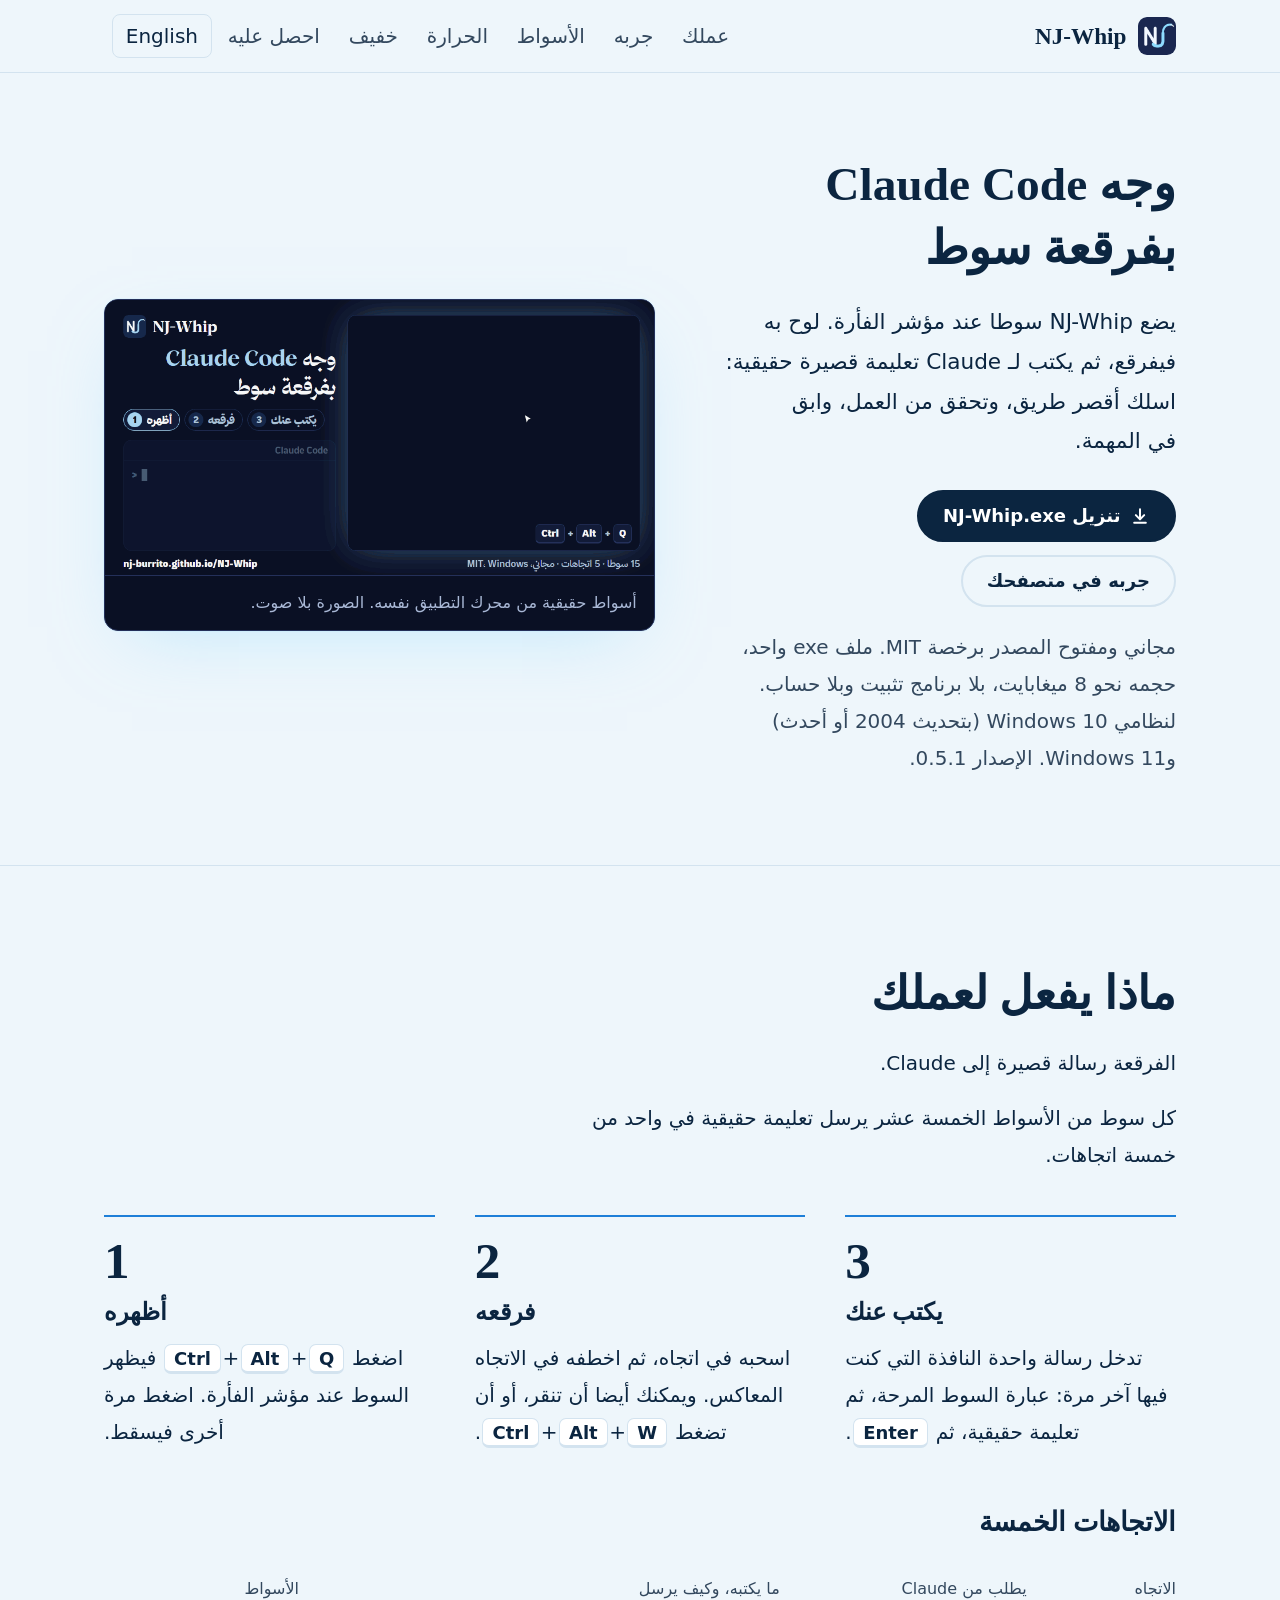
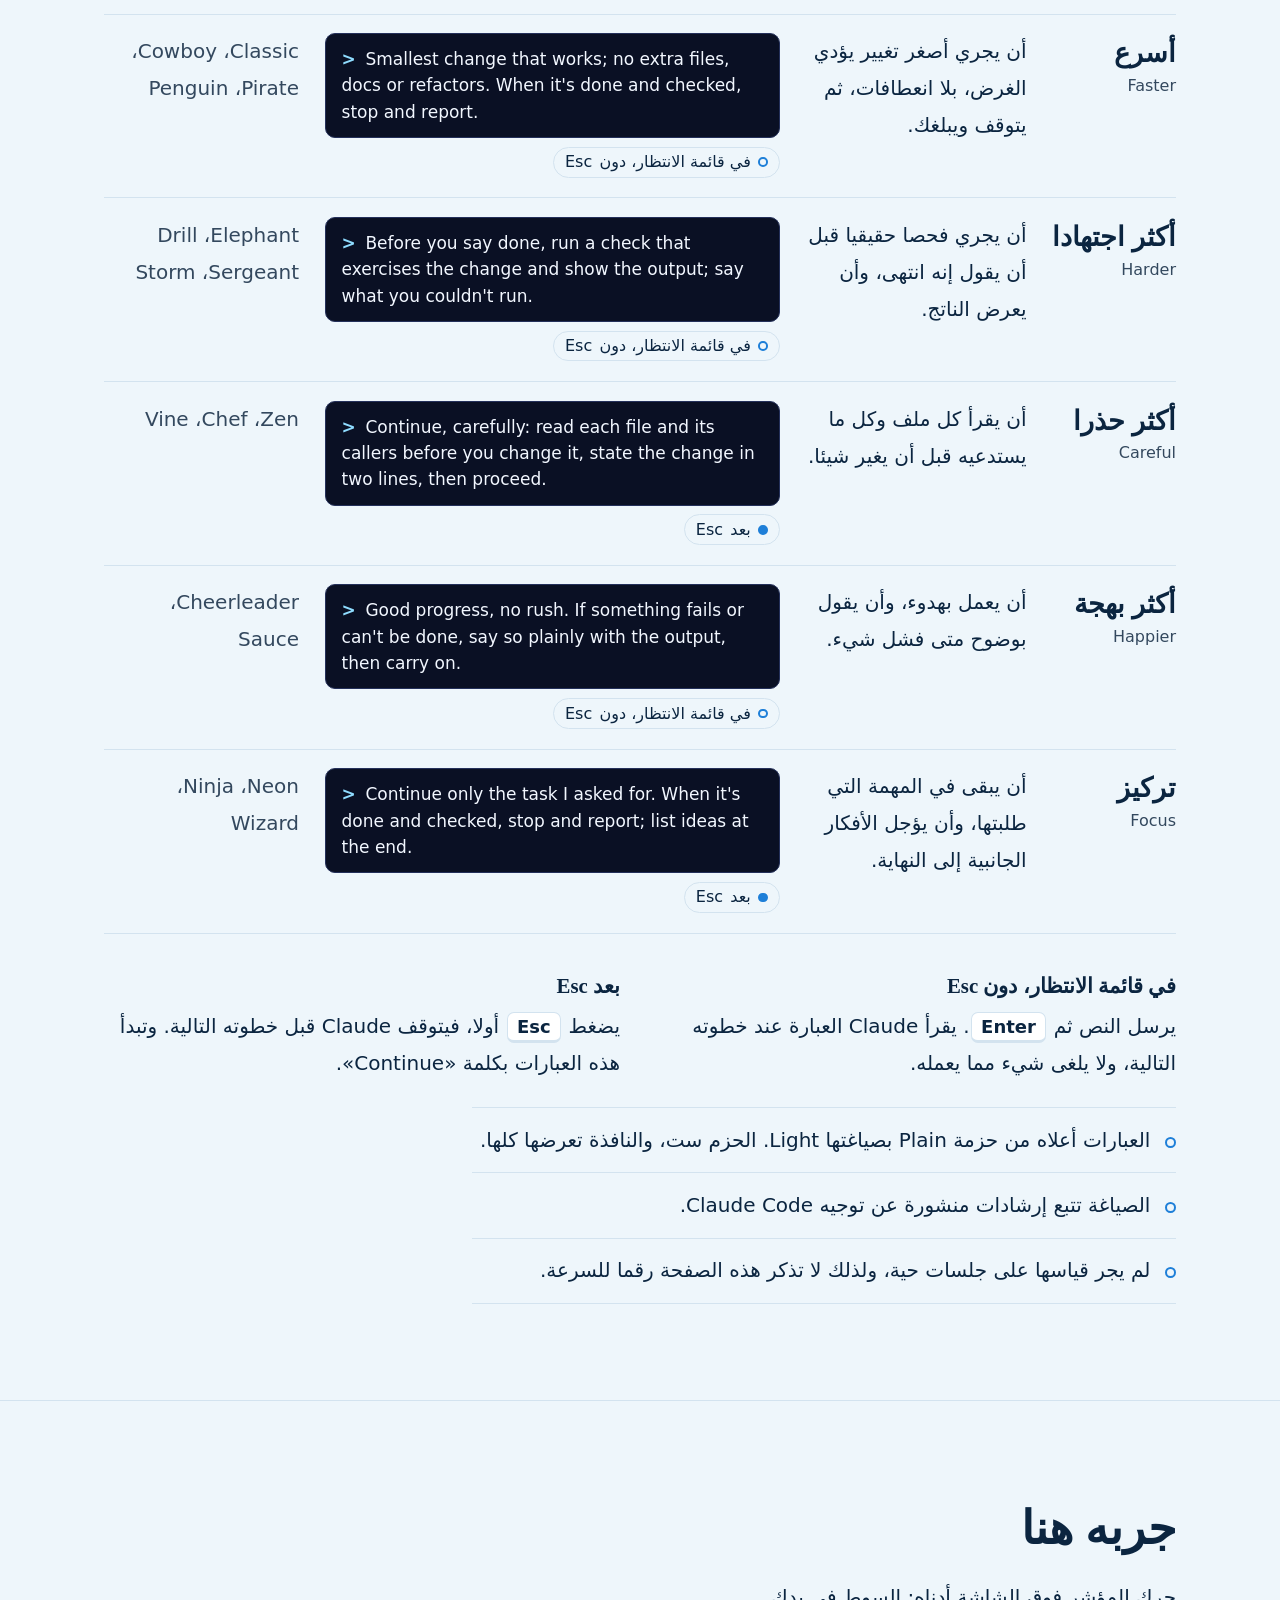
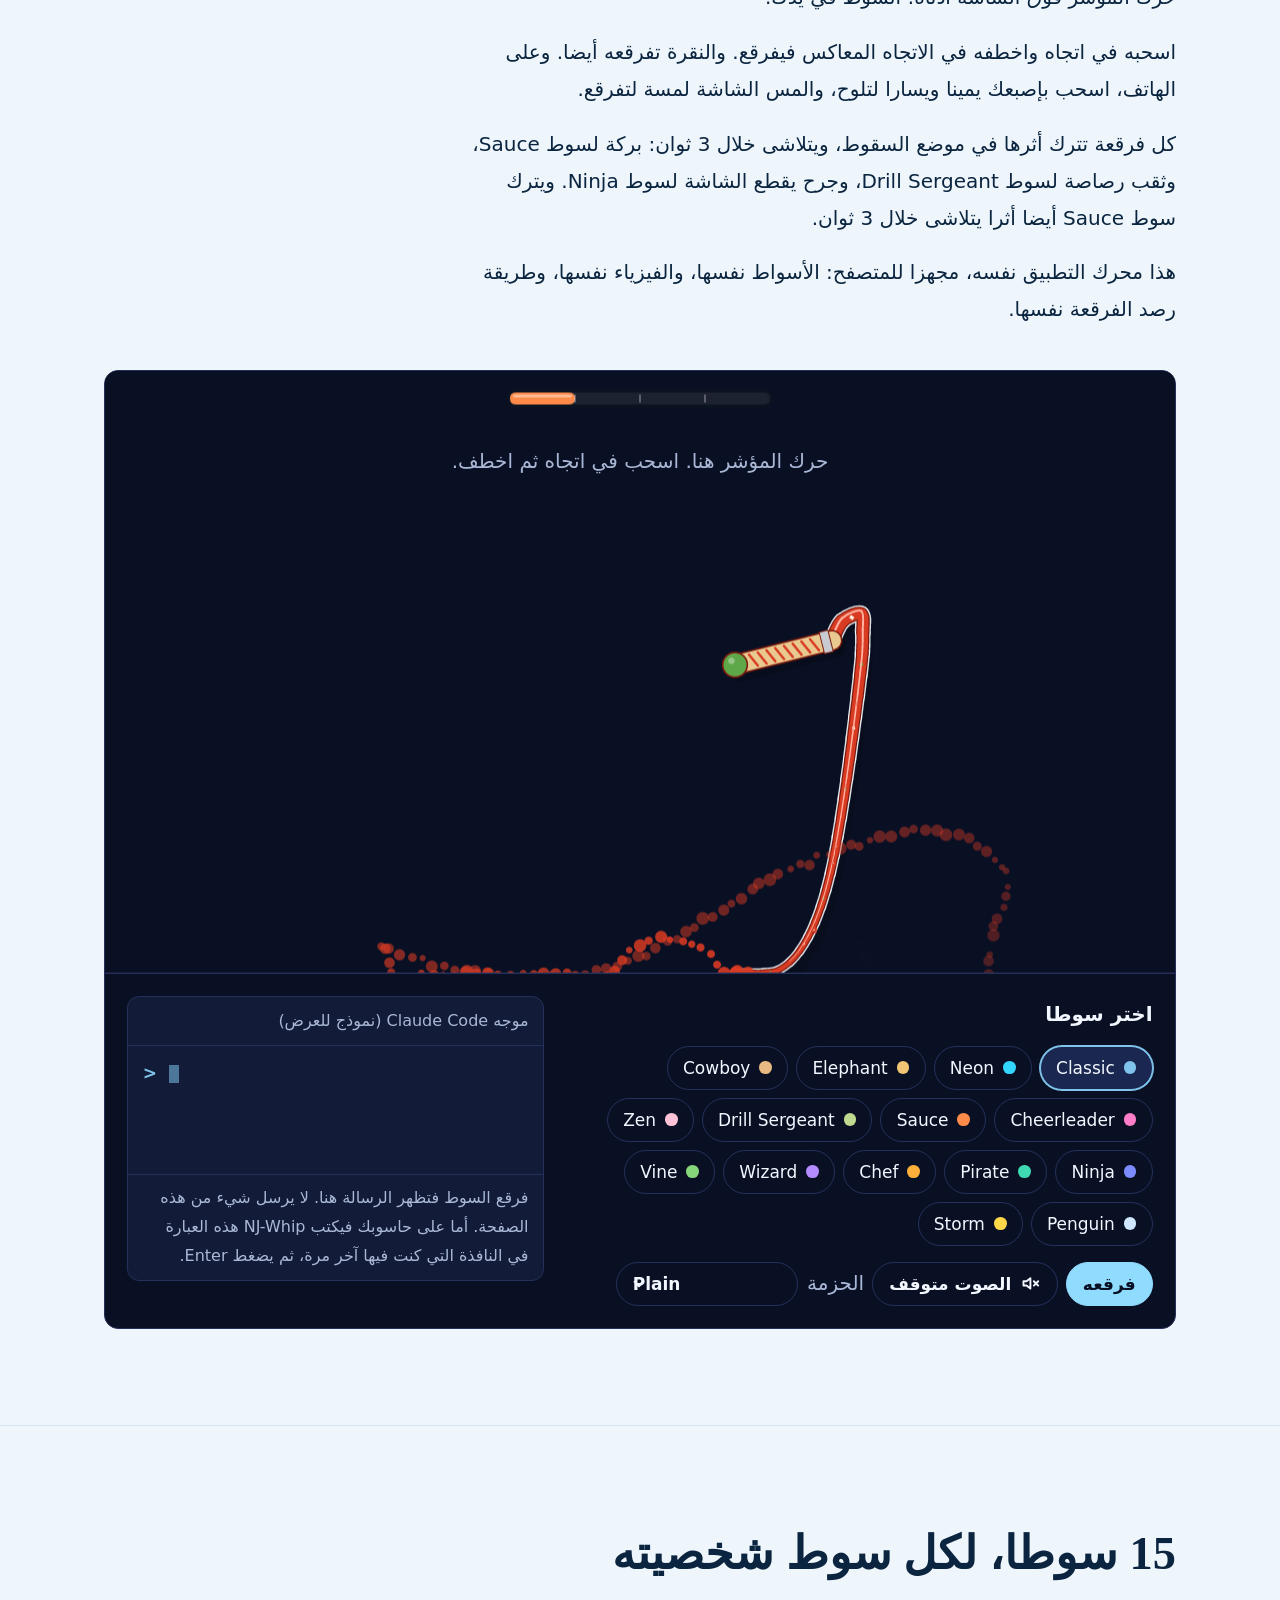
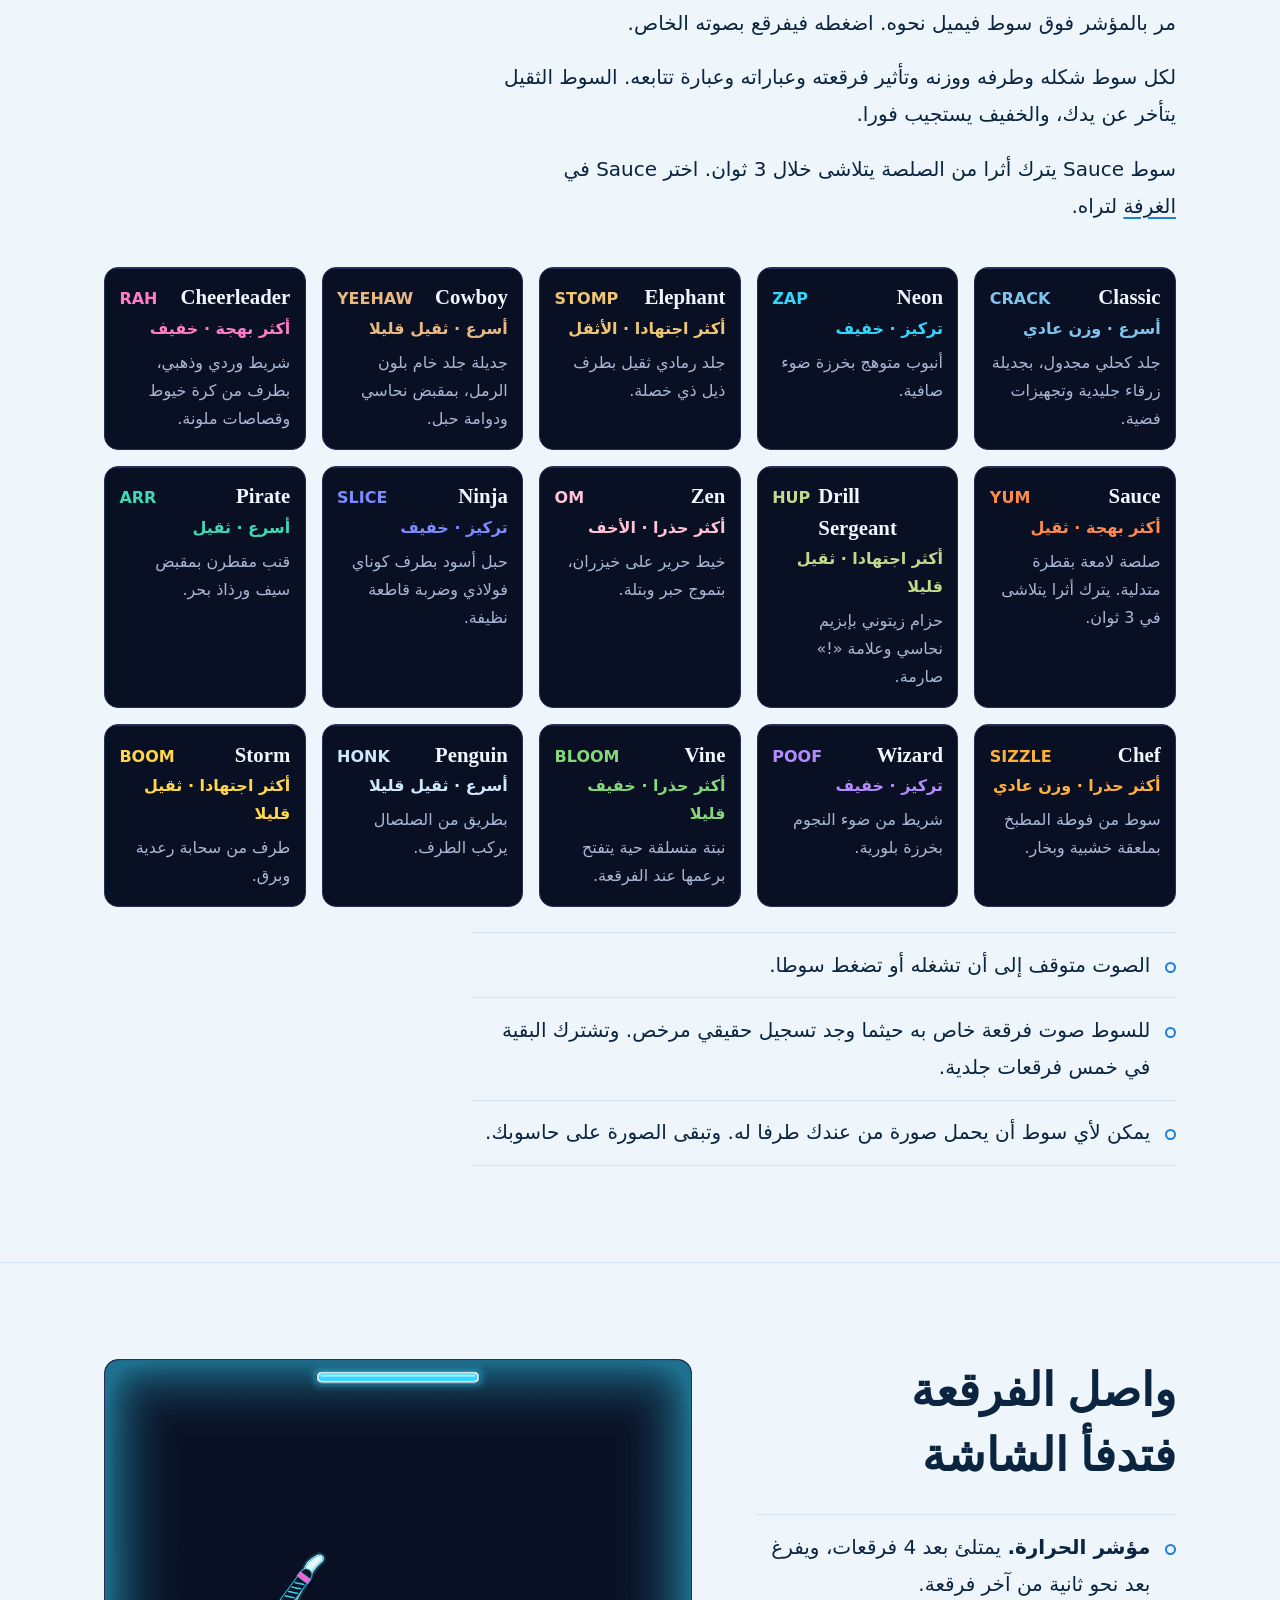
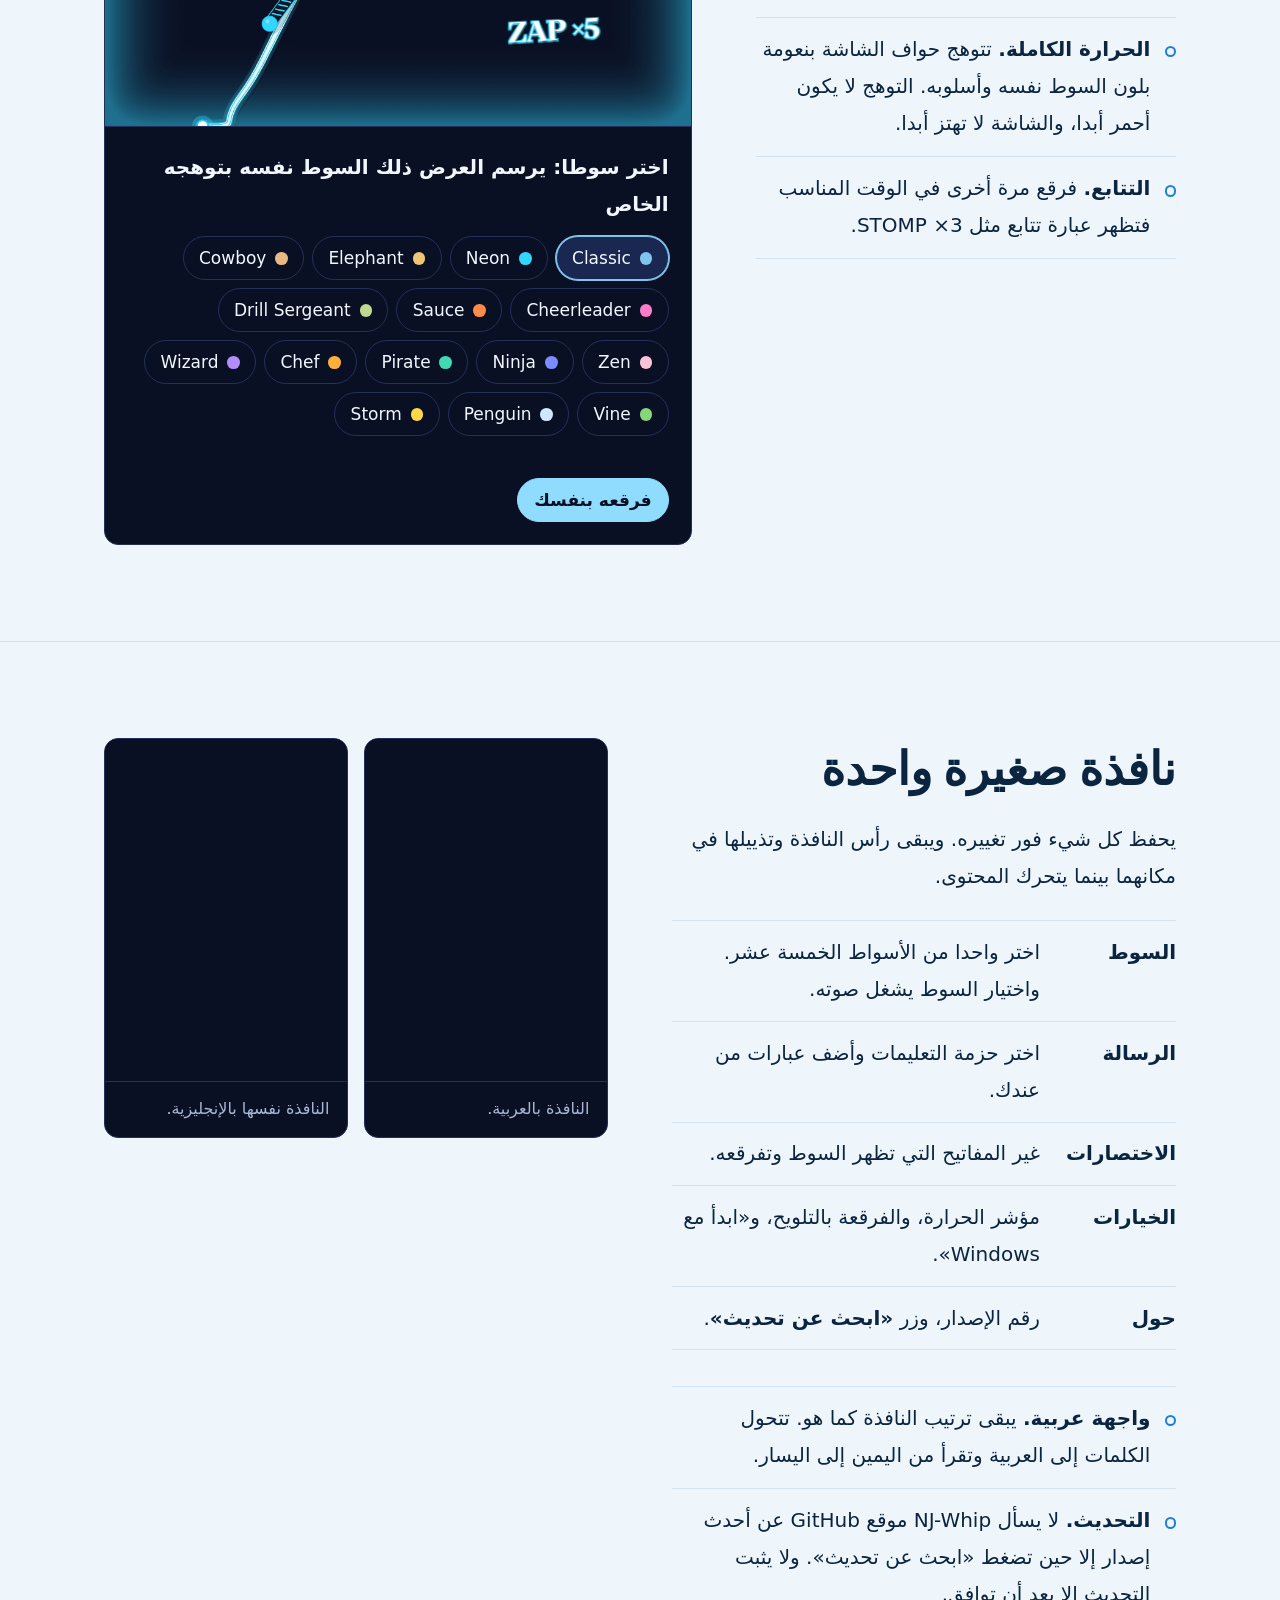
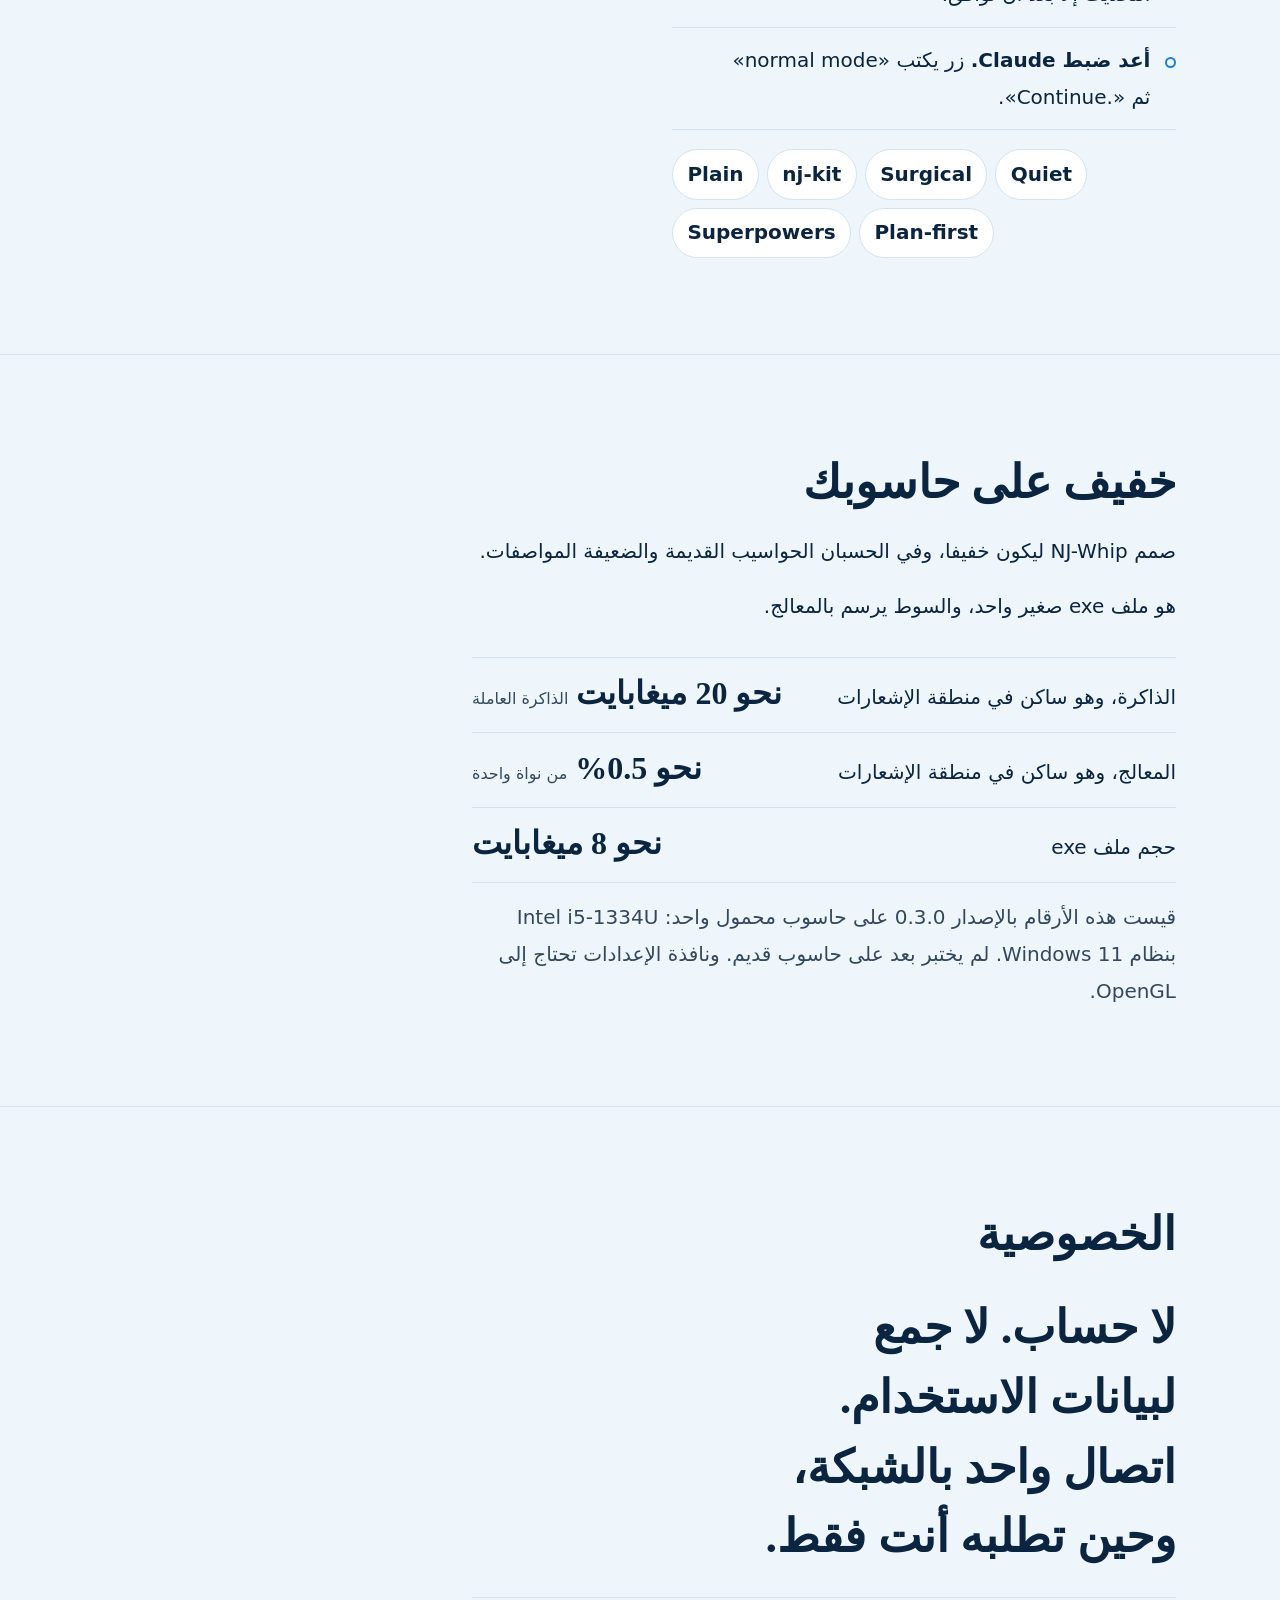
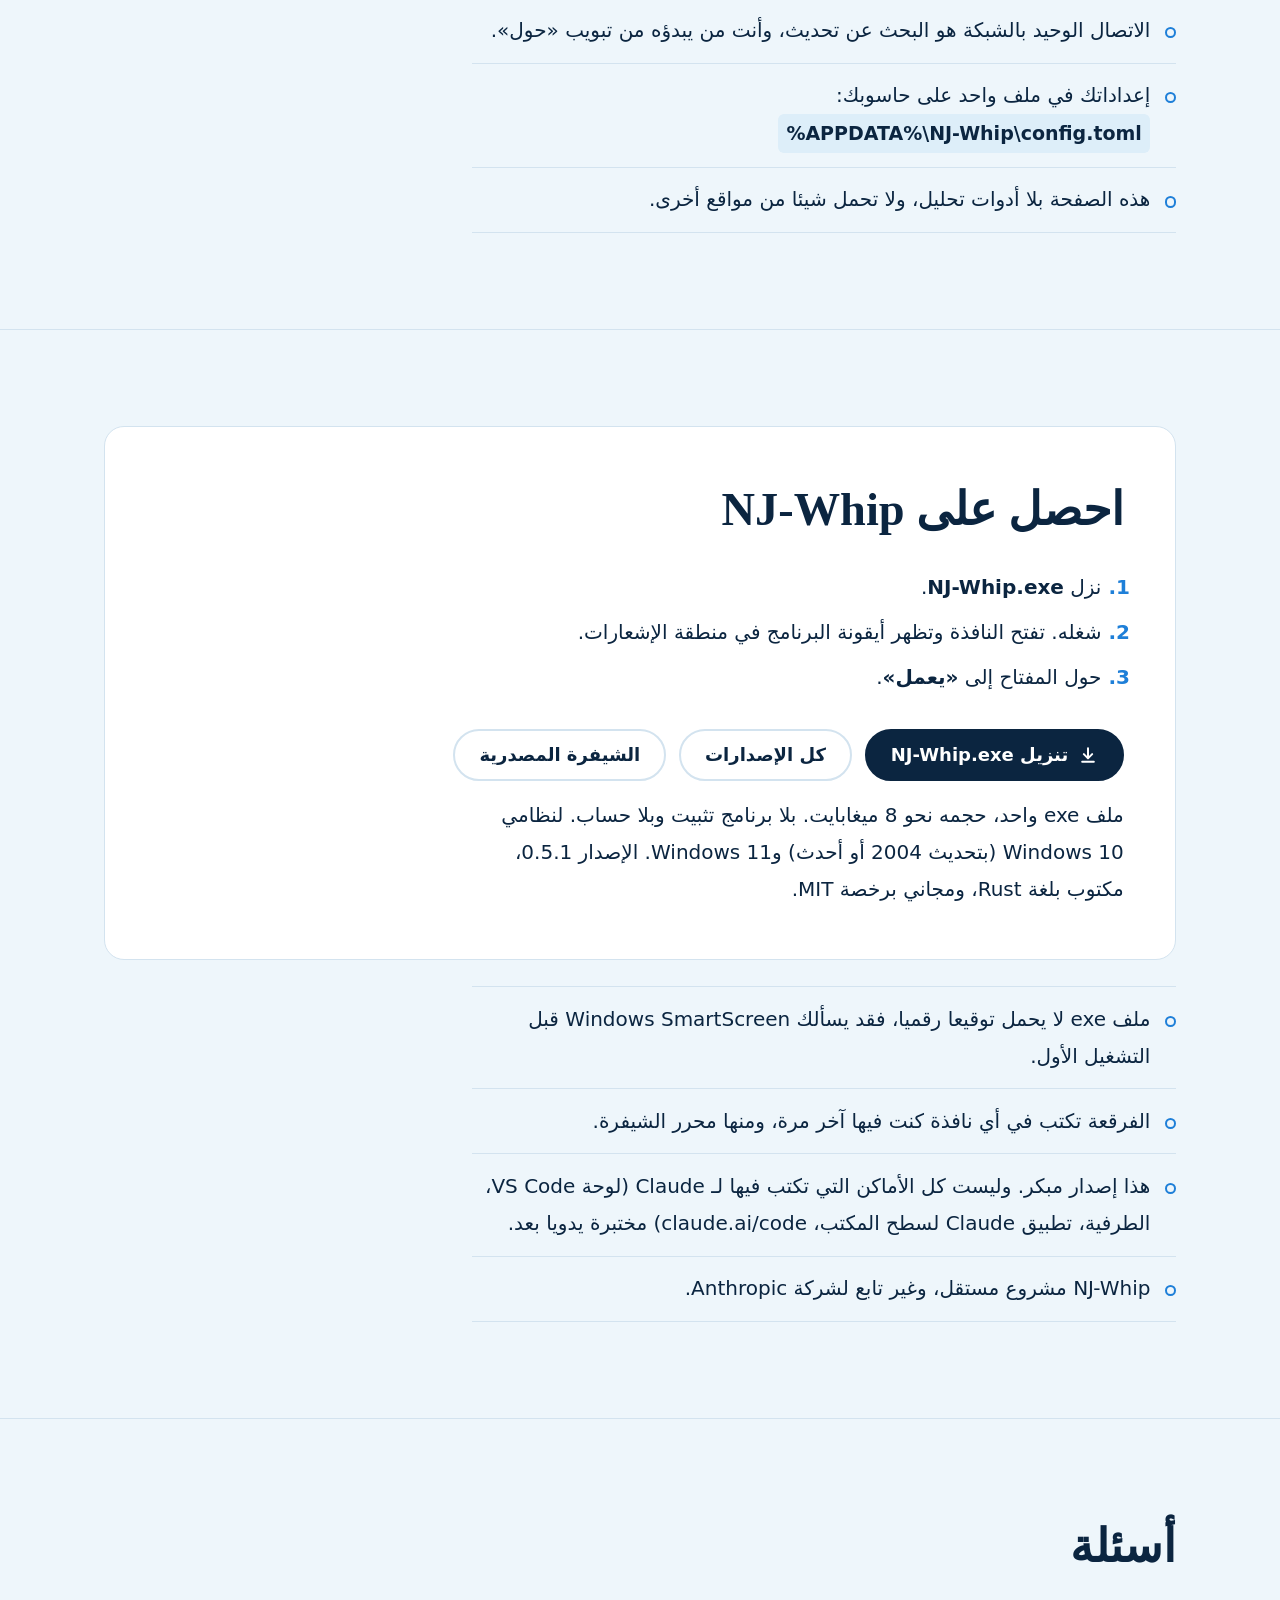
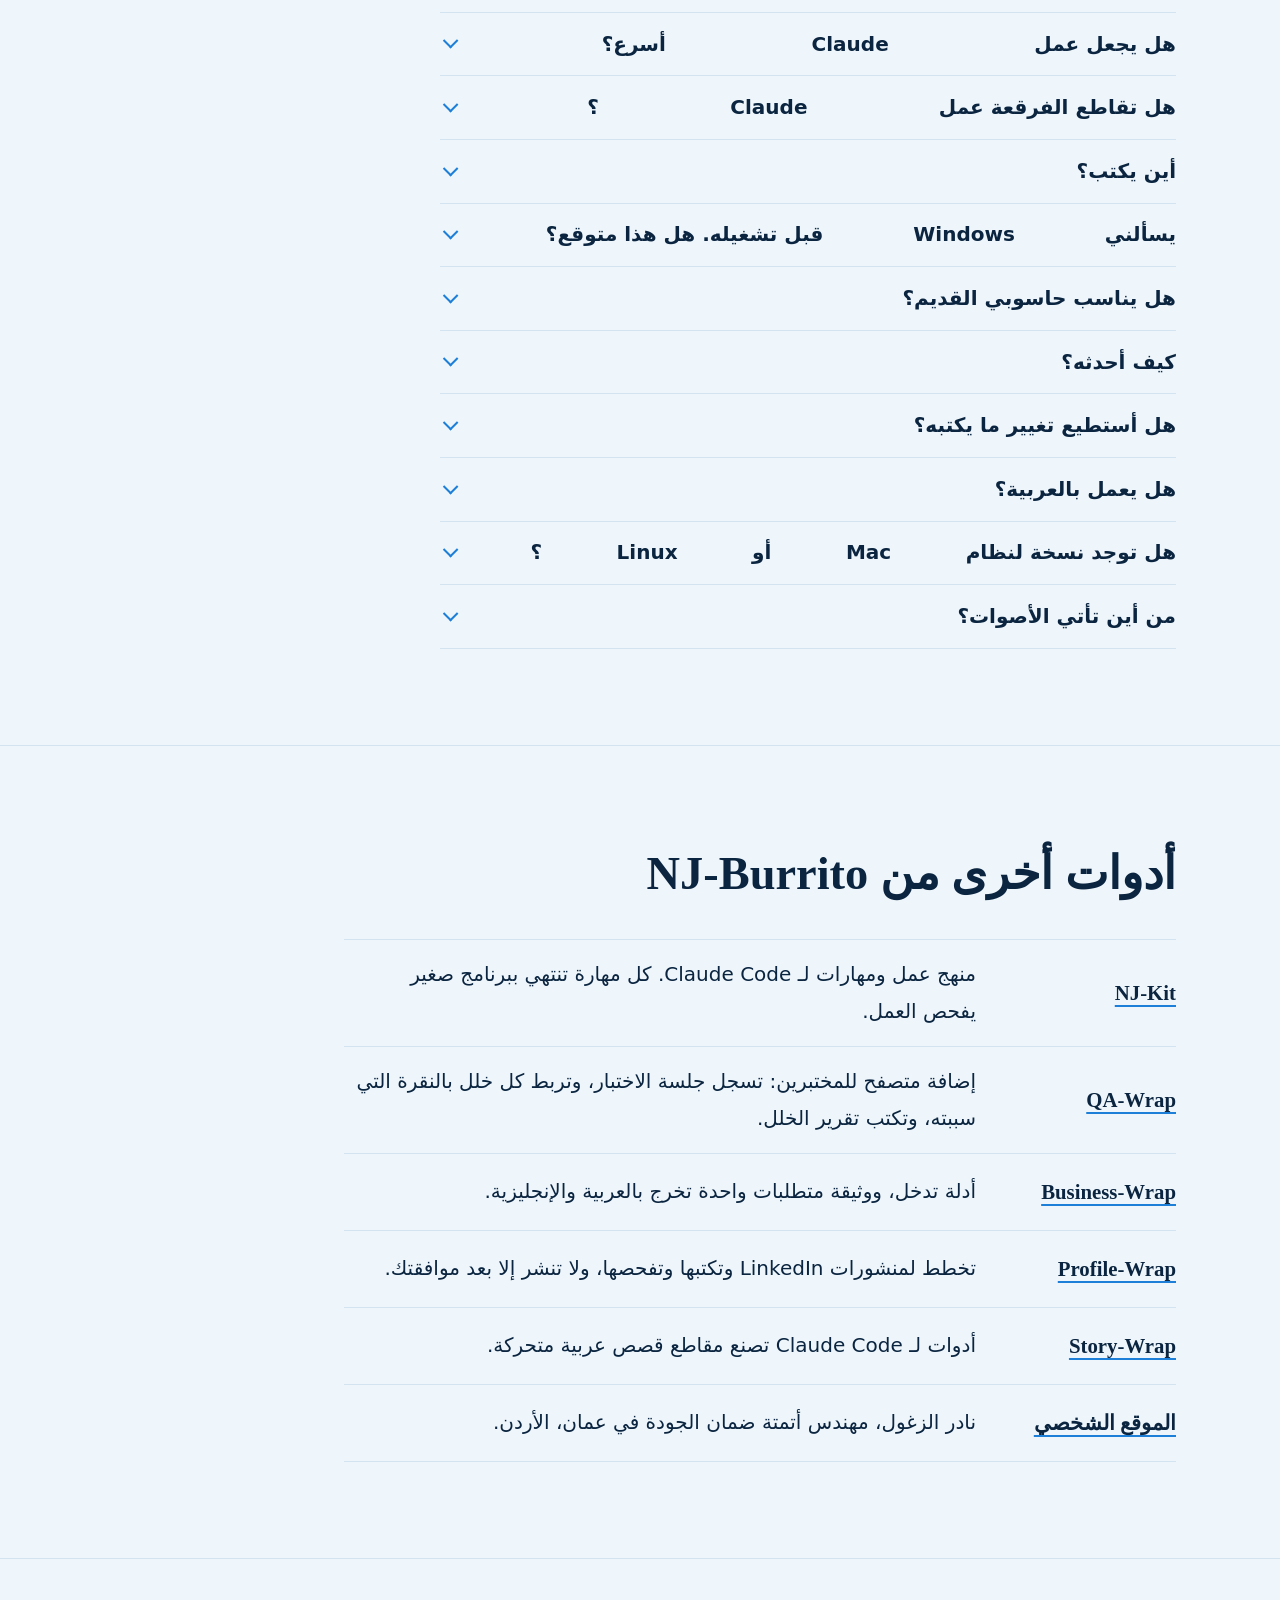
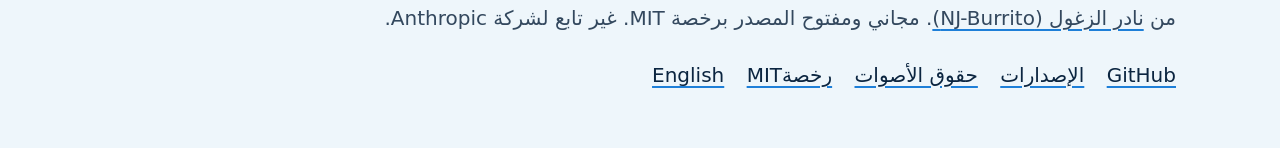
==== commit 2280cc6c: "NJ-Whip 0.5.1: drop the Linux-only gtk3 tray backend from the lockfile (glib 0.18 / proc-macro-error" ====
--- a/docs/ar/index.html
+++ b/docs/ar/index.html
@@ -46,7 +46,7 @@
 {"@type":"WebPage","@id":"https://nj-burrito.github.io/NJ-Whip/ar/#page","url":"https://nj-burrito.github.io/NJ-Whip/ar/","name":"NJ-Whip: وجه Claude Code بفرقعة سوط","inLanguage":"ar","isPartOf":{"@id":"https://nj-burrito.github.io/NJ-Whip/#website"},"about":{"@id":"https://nj-burrito.github.io/NJ-Whip/#app"}},
 {"@type":"WebSite","@id":"https://nj-burrito.github.io/NJ-Whip/#website","name":"NJ-Whip","url":"https://nj-burrito.github.io/NJ-Whip/","inLanguage":["en","ar"],"publisher":{"@id":"https://nj-burrito.github.io/#person"}},
 {"@type":"Person","@id":"https://nj-burrito.github.io/#person","name":"Nader Alzghoul","alternateName":["NJ-Burrito","نادر الزغول"],"url":"https://nj-burrito.github.io/"},
-{"@type":"SoftwareApplication","@id":"https://nj-burrito.github.io/NJ-Whip/#app","name":"NJ-Whip","description":"سوط مجاني ومفتوح المصدر يظهر على الشاشة لـ Claude Code على Windows. فرقعه بالتلويح أو بالنقر أو باختصار لوحة المفاتيح، فيكتب تعليمة قصيرة واحدة في النافذة التي كنت فيها آخر مرة.","applicationCategory":"DeveloperApplication","operatingSystem":"Windows 10 version 2004 or later, Windows 11","softwareVersion":"0.5.0","fileSize":"8 MB","url":"https://nj-burrito.github.io/NJ-Whip/ar/","downloadUrl":"https://github.com/NJ-Burrito/NJ-Whip/releases/latest/download/NJ-Whip.exe","codeRepository":"https://github.com/NJ-Burrito/NJ-Whip","sameAs":["https://github.com/NJ-Burrito/NJ-Whip"],"license":"https://opensource.org/licenses/MIT","isAccessibleForFree":true,"offers":{"@type":"Offer","price":"0","priceCurrency":"USD"},"inLanguage":["en","ar"],"image":"https://nj-burrito.github.io/NJ-Whip/assets/og.png","screenshot":"https://nj-burrito.github.io/NJ-Whip/assets/settings-ar.png","author":{"@id":"https://nj-burrito.github.io/#person"}},
+{"@type":"SoftwareApplication","@id":"https://nj-burrito.github.io/NJ-Whip/#app","name":"NJ-Whip","description":"سوط مجاني ومفتوح المصدر يظهر على الشاشة لـ Claude Code على Windows. فرقعه بالتلويح أو بالنقر أو باختصار لوحة المفاتيح، فيكتب تعليمة قصيرة واحدة في النافذة التي كنت فيها آخر مرة.","applicationCategory":"DeveloperApplication","operatingSystem":"Windows 10 version 2004 or later, Windows 11","softwareVersion":"0.5.1","fileSize":"8 MB","url":"https://nj-burrito.github.io/NJ-Whip/ar/","downloadUrl":"https://github.com/NJ-Burrito/NJ-Whip/releases/latest/download/NJ-Whip.exe","codeRepository":"https://github.com/NJ-Burrito/NJ-Whip","sameAs":["https://github.com/NJ-Burrito/NJ-Whip"],"license":"https://opensource.org/licenses/MIT","isAccessibleForFree":true,"offers":{"@type":"Offer","price":"0","priceCurrency":"USD"},"inLanguage":["en","ar"],"image":"https://nj-burrito.github.io/NJ-Whip/assets/og.png","screenshot":"https://nj-burrito.github.io/NJ-Whip/assets/settings-ar.png","author":{"@id":"https://nj-burrito.github.io/#person"}},
 {"@type":"FAQPage","@id":"https://nj-burrito.github.io/NJ-Whip/ar/#faq","inLanguage":"ar","mainEntity":[
 {"@type":"Question","name":"هل يجعل NJ-Whip عمل Claude أسرع؟","acceptedAnswer":{"@type":"Answer","text":"يرسل تعليمة تطلب أصغر تغيير يؤدي الغرض وبلا انعطافات. والصياغة تتبع إرشادات منشورة عن توجيه Claude Code. لم يقس أثره على جلسات حية، فلا يوجد رقم للسرعة نذكره."}},
 {"@type":"Question","name":"هل تقاطع الفرقعة عمل Claude؟","acceptedAnswer":{"@type":"Answer","text":"عبارات Faster و Harder و Happier تدخل قائمة الانتظار دون Esc، فلا يلغى شيء مما يعمله Claude. وعبارات Careful و Focus ترسل بعد Esc، فيتوقف Claude قبل خطوته التالية."}},
@@ -85,7 +85,7 @@
         <a class="btn" href="https://github.com/NJ-Burrito/NJ-Whip/releases/latest/download/NJ-Whip.exe"><svg viewBox="0 0 24 24" fill="none" stroke="currentColor" stroke-width="2.4" stroke-linecap="round" stroke-linejoin="round" aria-hidden="true" focusable="false"><path d="M12 4v11"/><path d="m7 11 5 5 5-5"/><path d="M5 20h14"/></svg><span>تنزيل <bdi dir="ltr" translate="no">NJ-Whip.exe</bdi></span></a>
         <a class="btn quiet" href="#room">جربه في متصفحك</a>
       </div>
-      <p class="fine">مجاني ومفتوح المصدر برخصة <bdi dir="ltr" translate="no">MIT</bdi>. ملف <bdi dir="ltr" translate="no">exe</bdi> واحد، حجمه نحو 8 ميغابايت، بلا برنامج تثبيت وبلا حساب. لنظامي <bdi dir="ltr" translate="no">Windows 10</bdi> (بتحديث 2004 أو أحدث) و<bdi dir="ltr" translate="no">Windows 11</bdi>. الإصدار 0.5.0.</p>
+      <p class="fine">مجاني ومفتوح المصدر برخصة <bdi dir="ltr" translate="no">MIT</bdi>. ملف <bdi dir="ltr" translate="no">exe</bdi> واحد، حجمه نحو 8 ميغابايت، بلا برنامج تثبيت وبلا حساب. لنظامي <bdi dir="ltr" translate="no">Windows 10</bdi> (بتحديث 2004 أو أحدث) و<bdi dir="ltr" translate="no">Windows 11</bdi>. الإصدار 0.5.1.</p>
     </div>
     <figure class="screen">
       <picture>
@@ -399,7 +399,7 @@
         <a class="btn quiet" href="https://github.com/NJ-Burrito/NJ-Whip/releases/latest">كل الإصدارات</a>
         <a class="btn quiet" href="https://github.com/NJ-Burrito/NJ-Whip">الشيفرة المصدرية</a>
       </div>
-      <p>ملف <bdi dir="ltr" translate="no">exe</bdi> واحد، حجمه نحو 8 ميغابايت. بلا برنامج تثبيت وبلا حساب. لنظامي <bdi dir="ltr" translate="no">Windows 10</bdi> (بتحديث 2004 أو أحدث) و<bdi dir="ltr" translate="no">Windows 11</bdi>. الإصدار 0.5.0، مكتوب بلغة <bdi dir="ltr" translate="no">Rust</bdi>، ومجاني برخصة <bdi dir="ltr" translate="no">MIT</bdi>.</p>
+      <p>ملف <bdi dir="ltr" translate="no">exe</bdi> واحد، حجمه نحو 8 ميغابايت. بلا برنامج تثبيت وبلا حساب. لنظامي <bdi dir="ltr" translate="no">Windows 10</bdi> (بتحديث 2004 أو أحدث) و<bdi dir="ltr" translate="no">Windows 11</bdi>. الإصدار 0.5.1، مكتوب بلغة <bdi dir="ltr" translate="no">Rust</bdi>، ومجاني برخصة <bdi dir="ltr" translate="no">MIT</bdi>.</p>
     </div>
     <h3 class="vh">ملاحظات صريحة</h3>
     <ul class="facts">
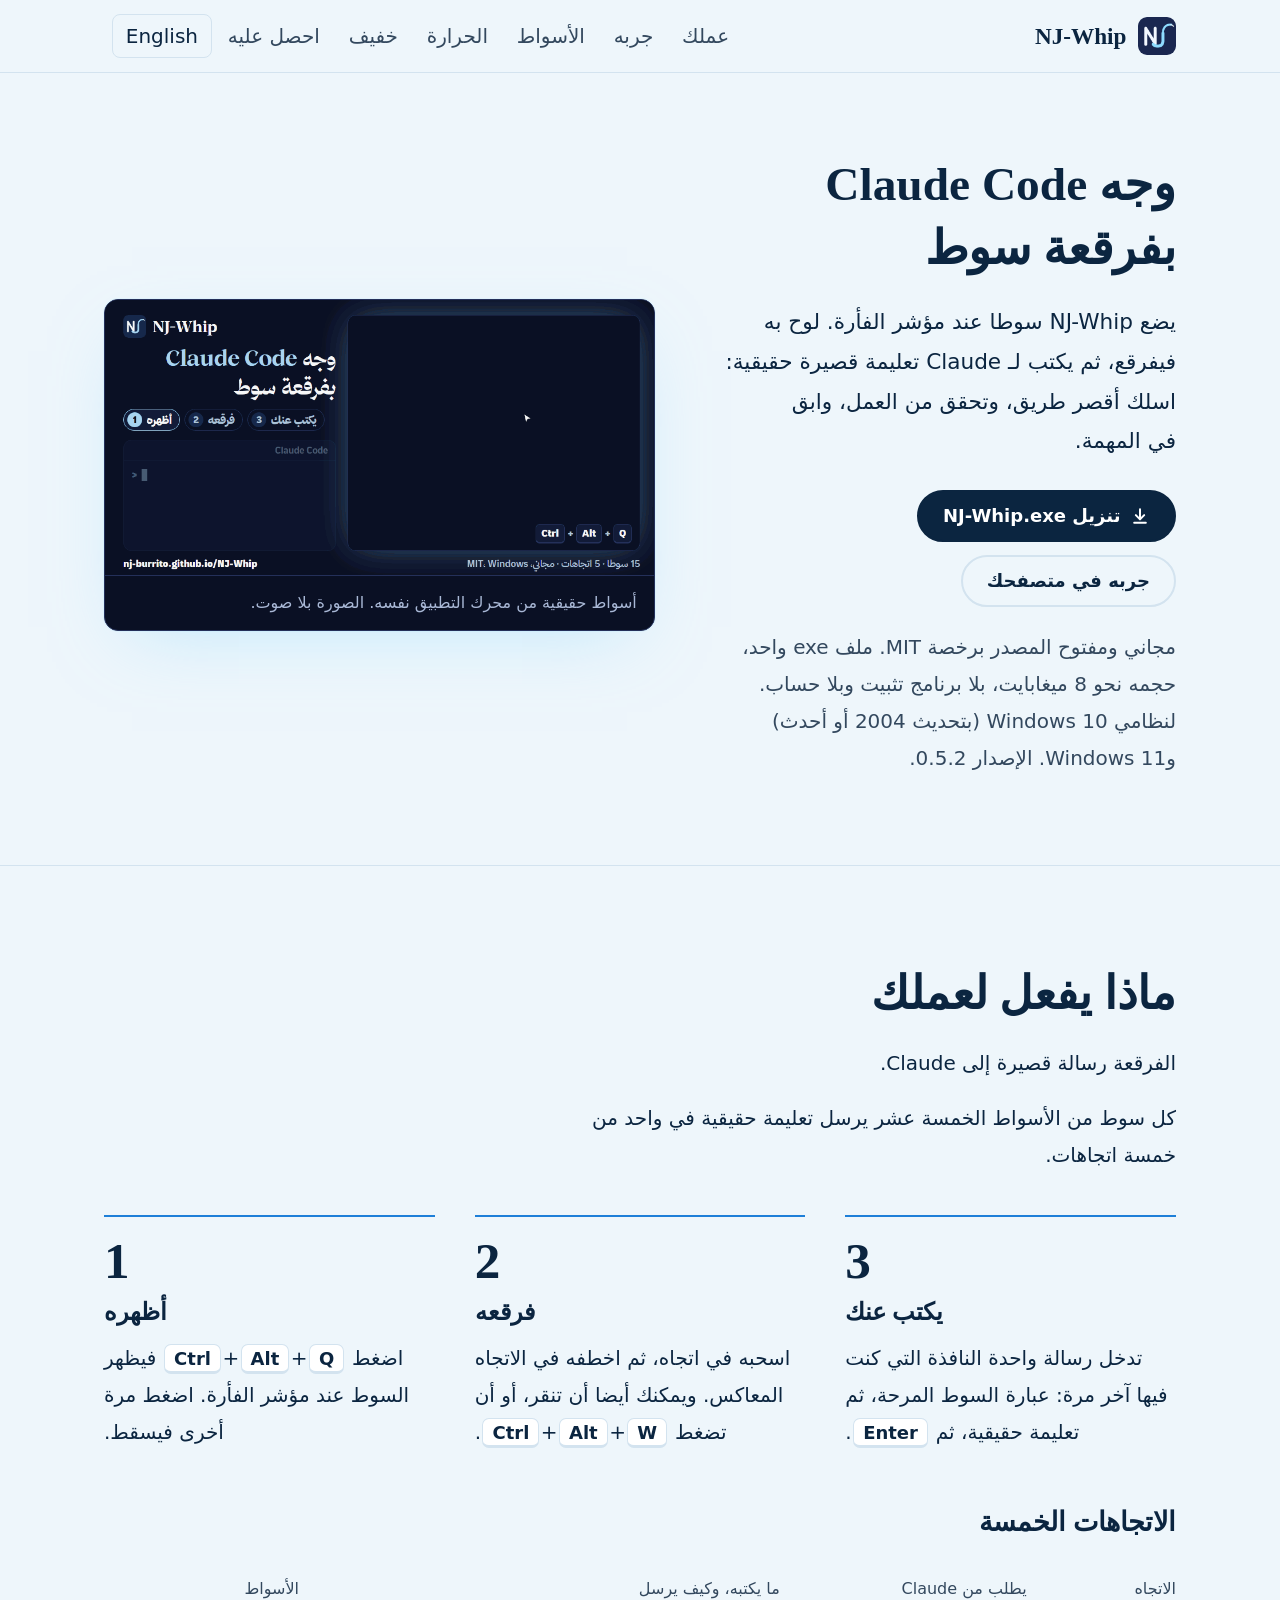
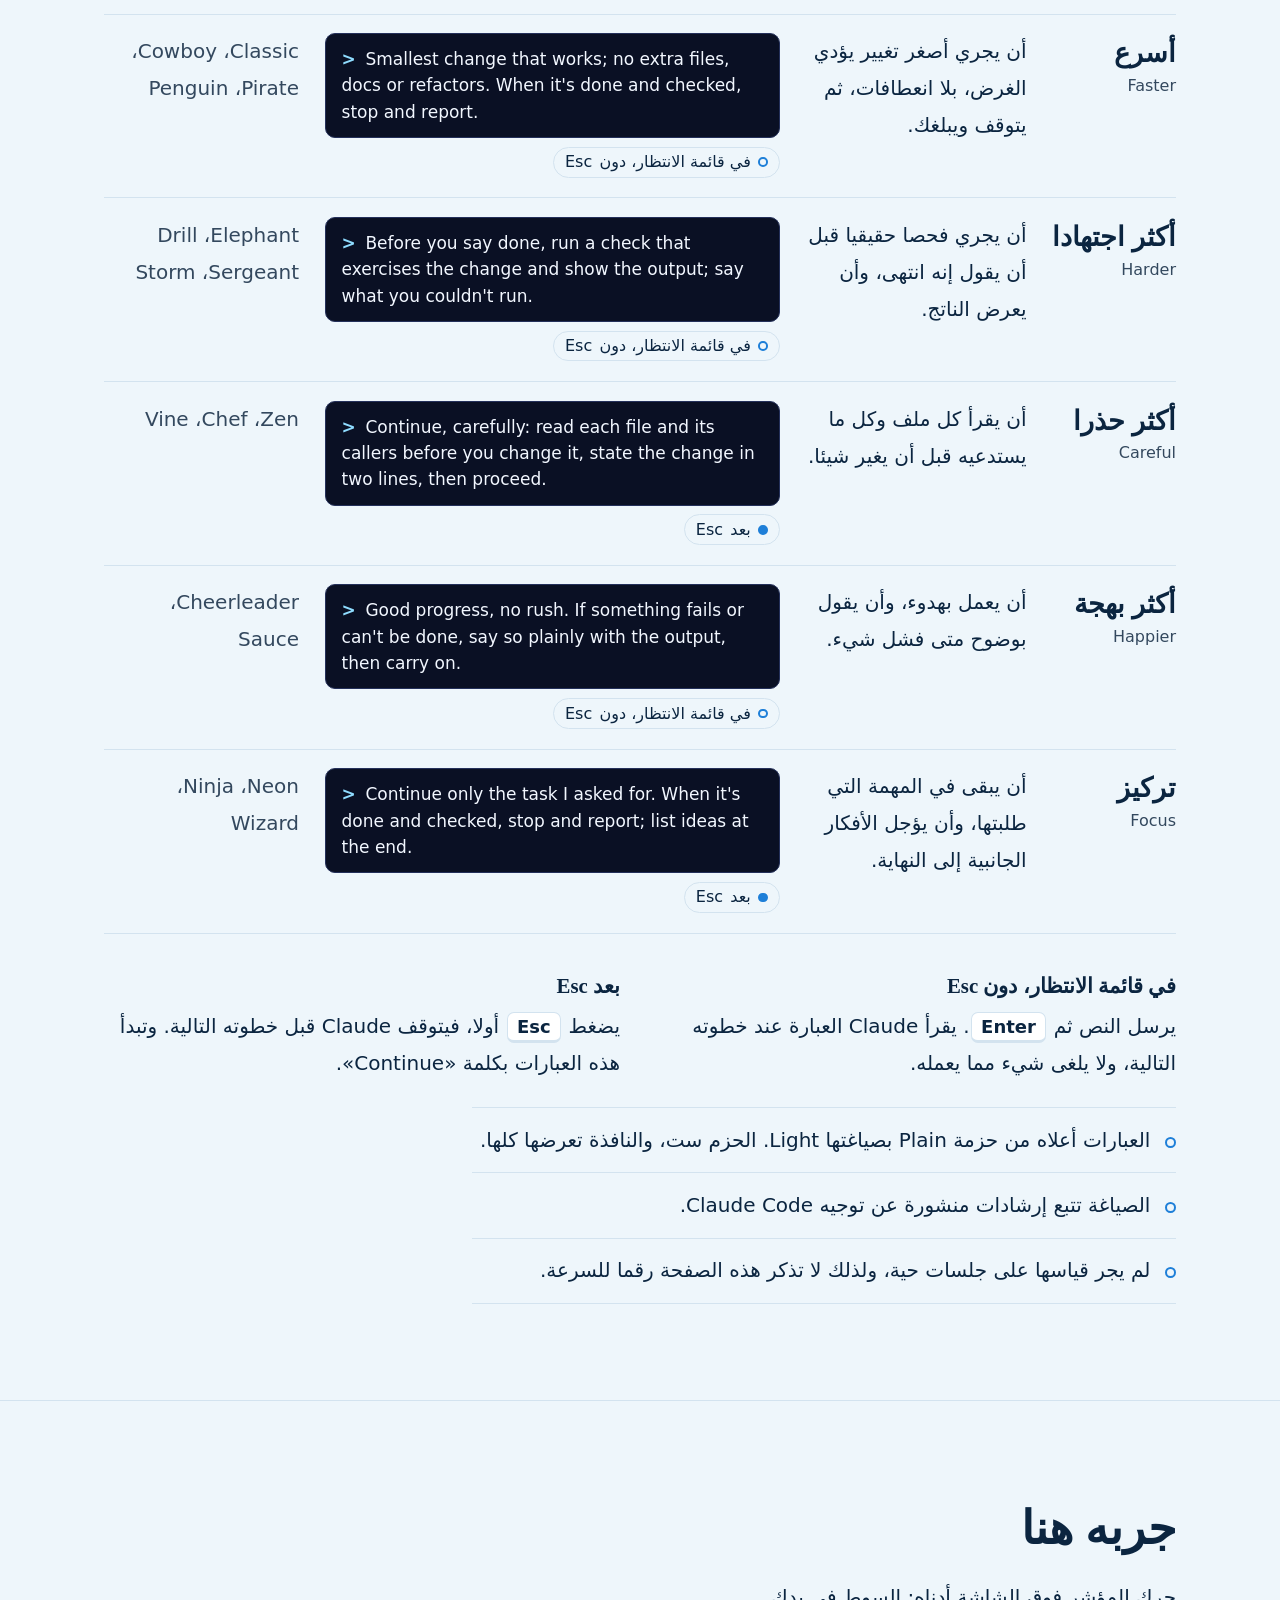
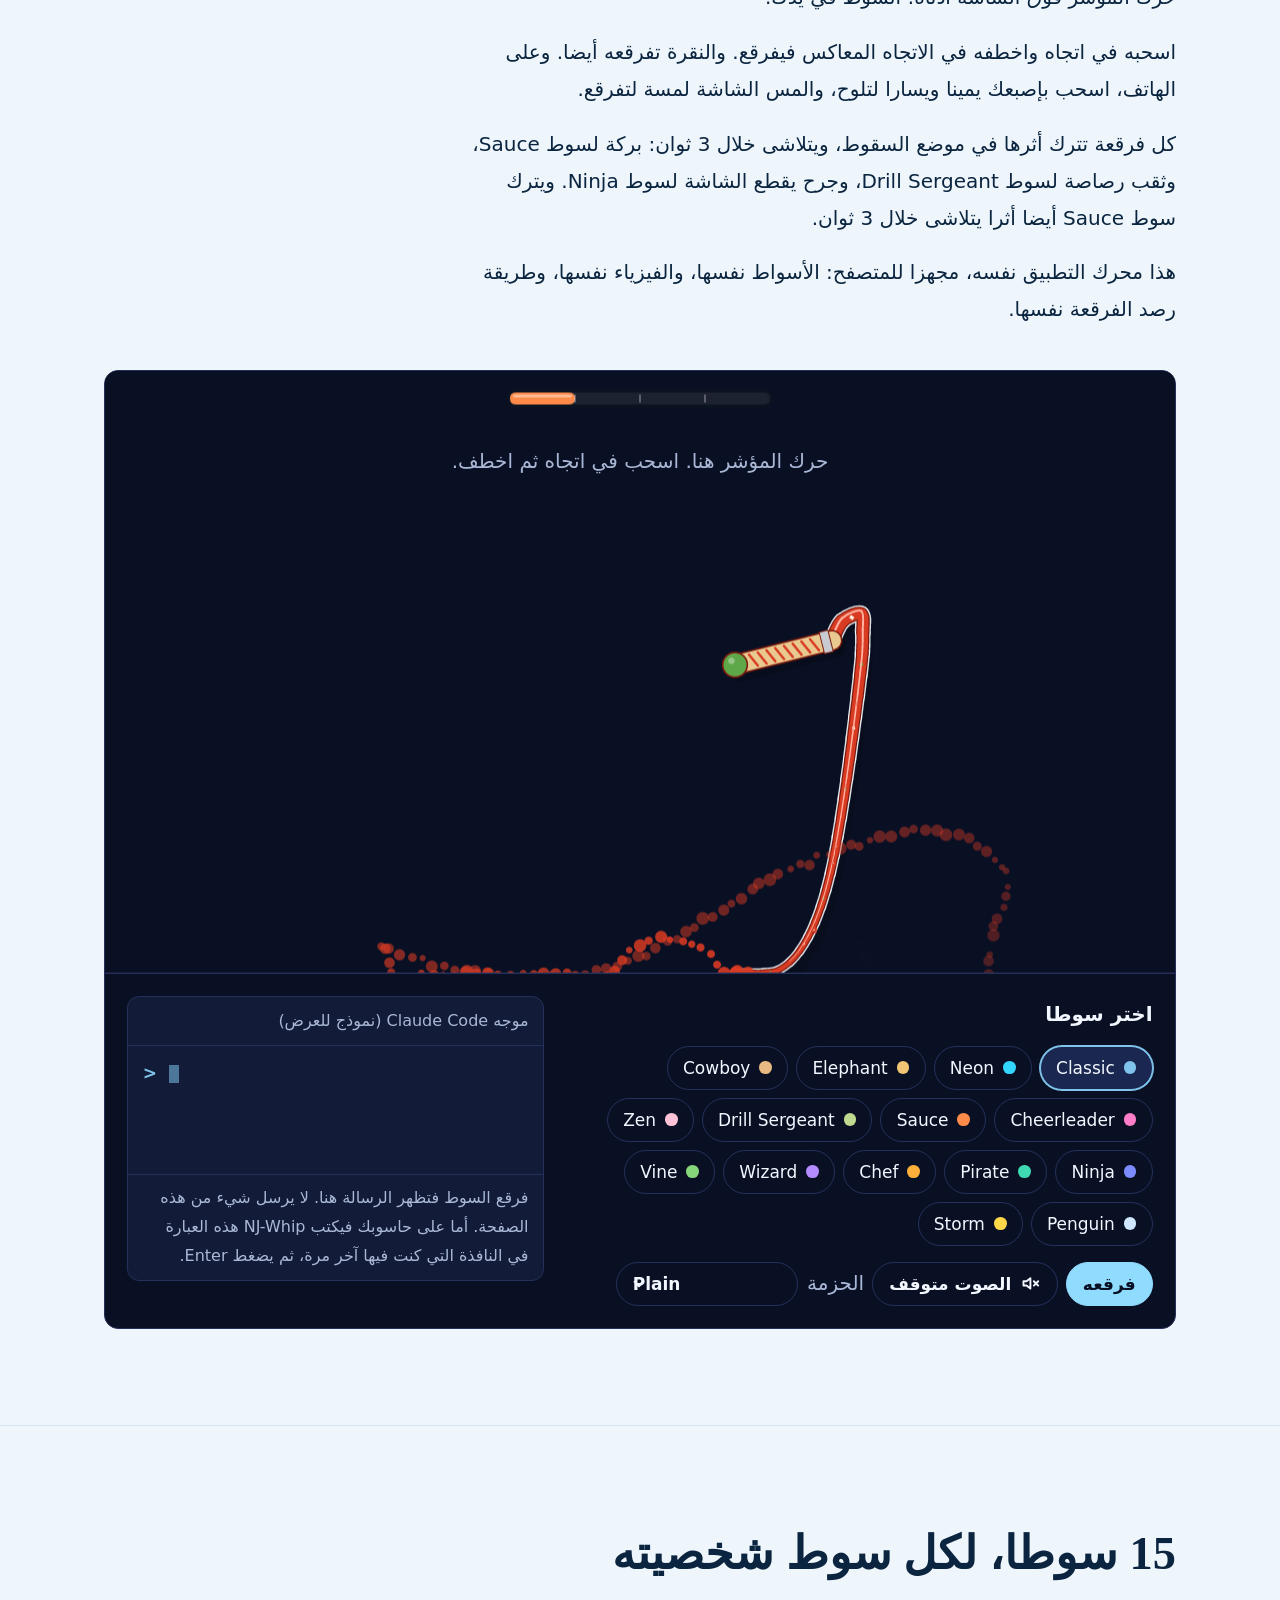
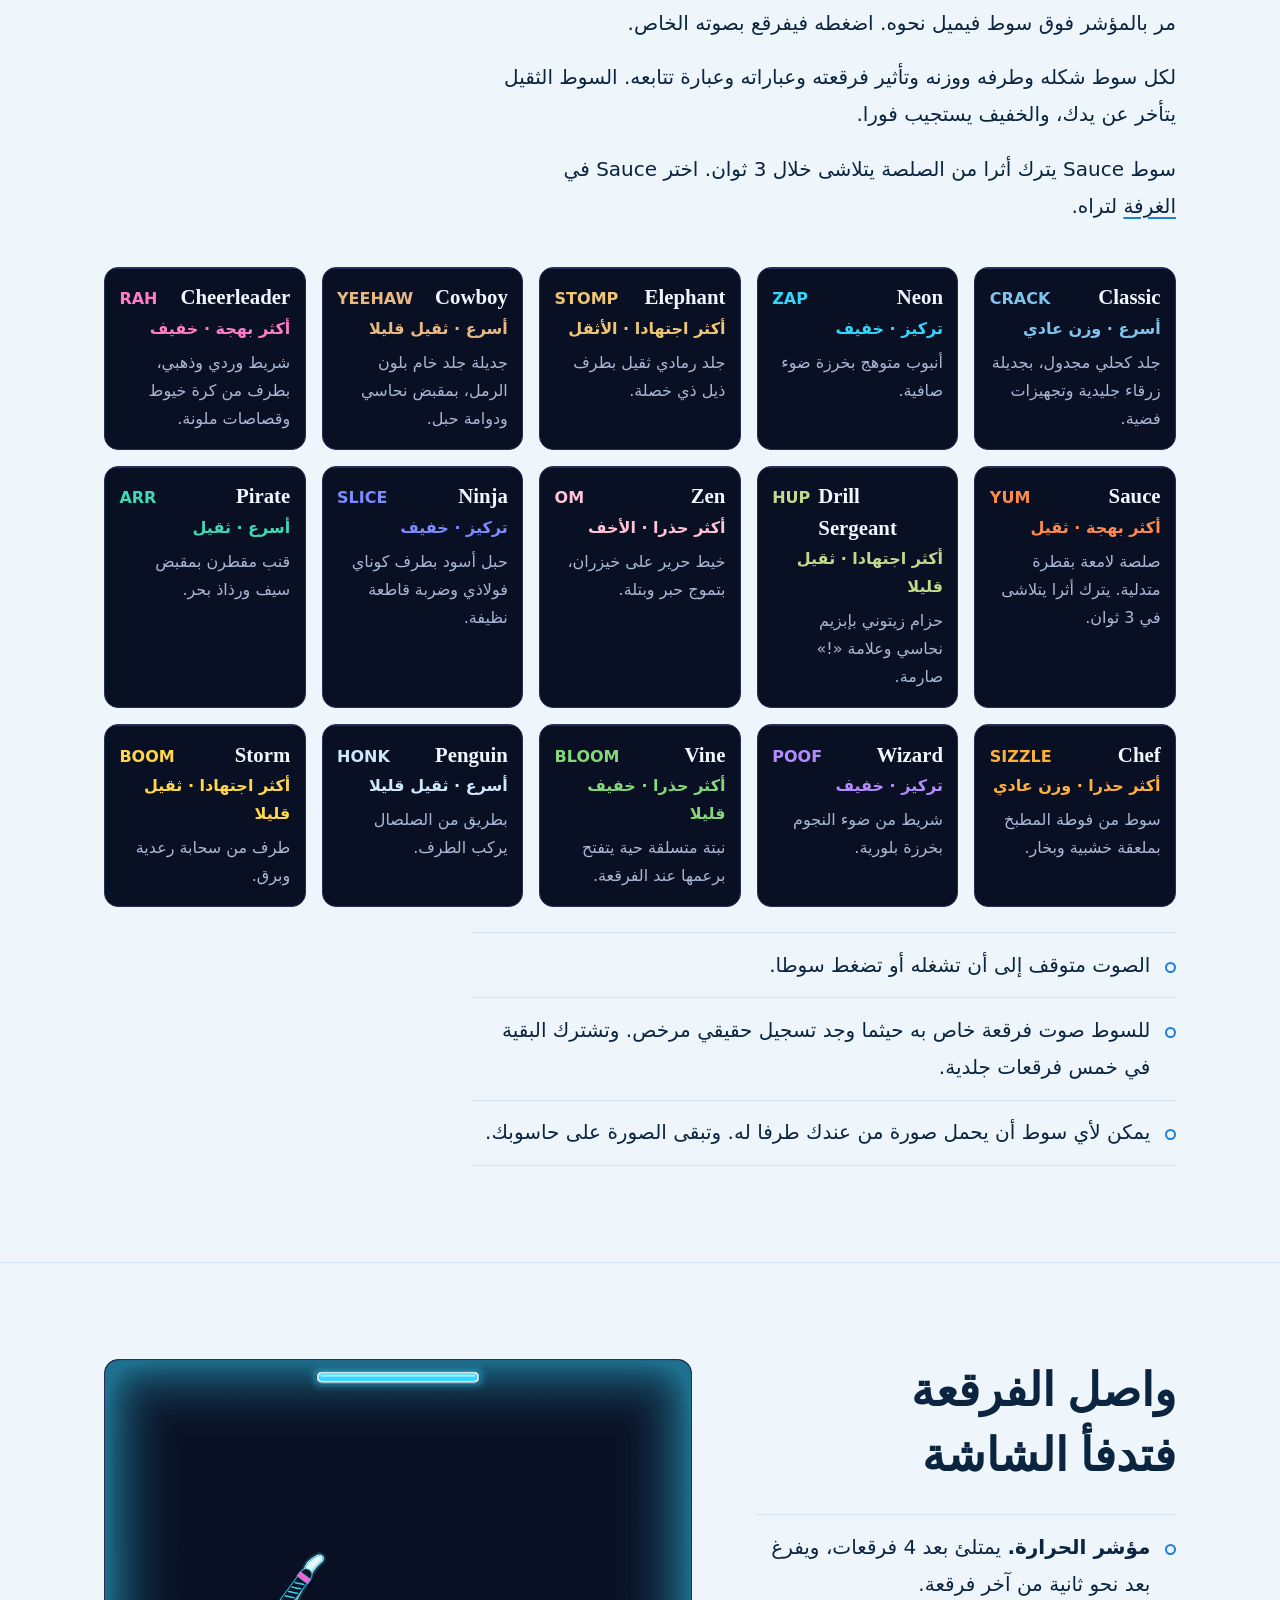
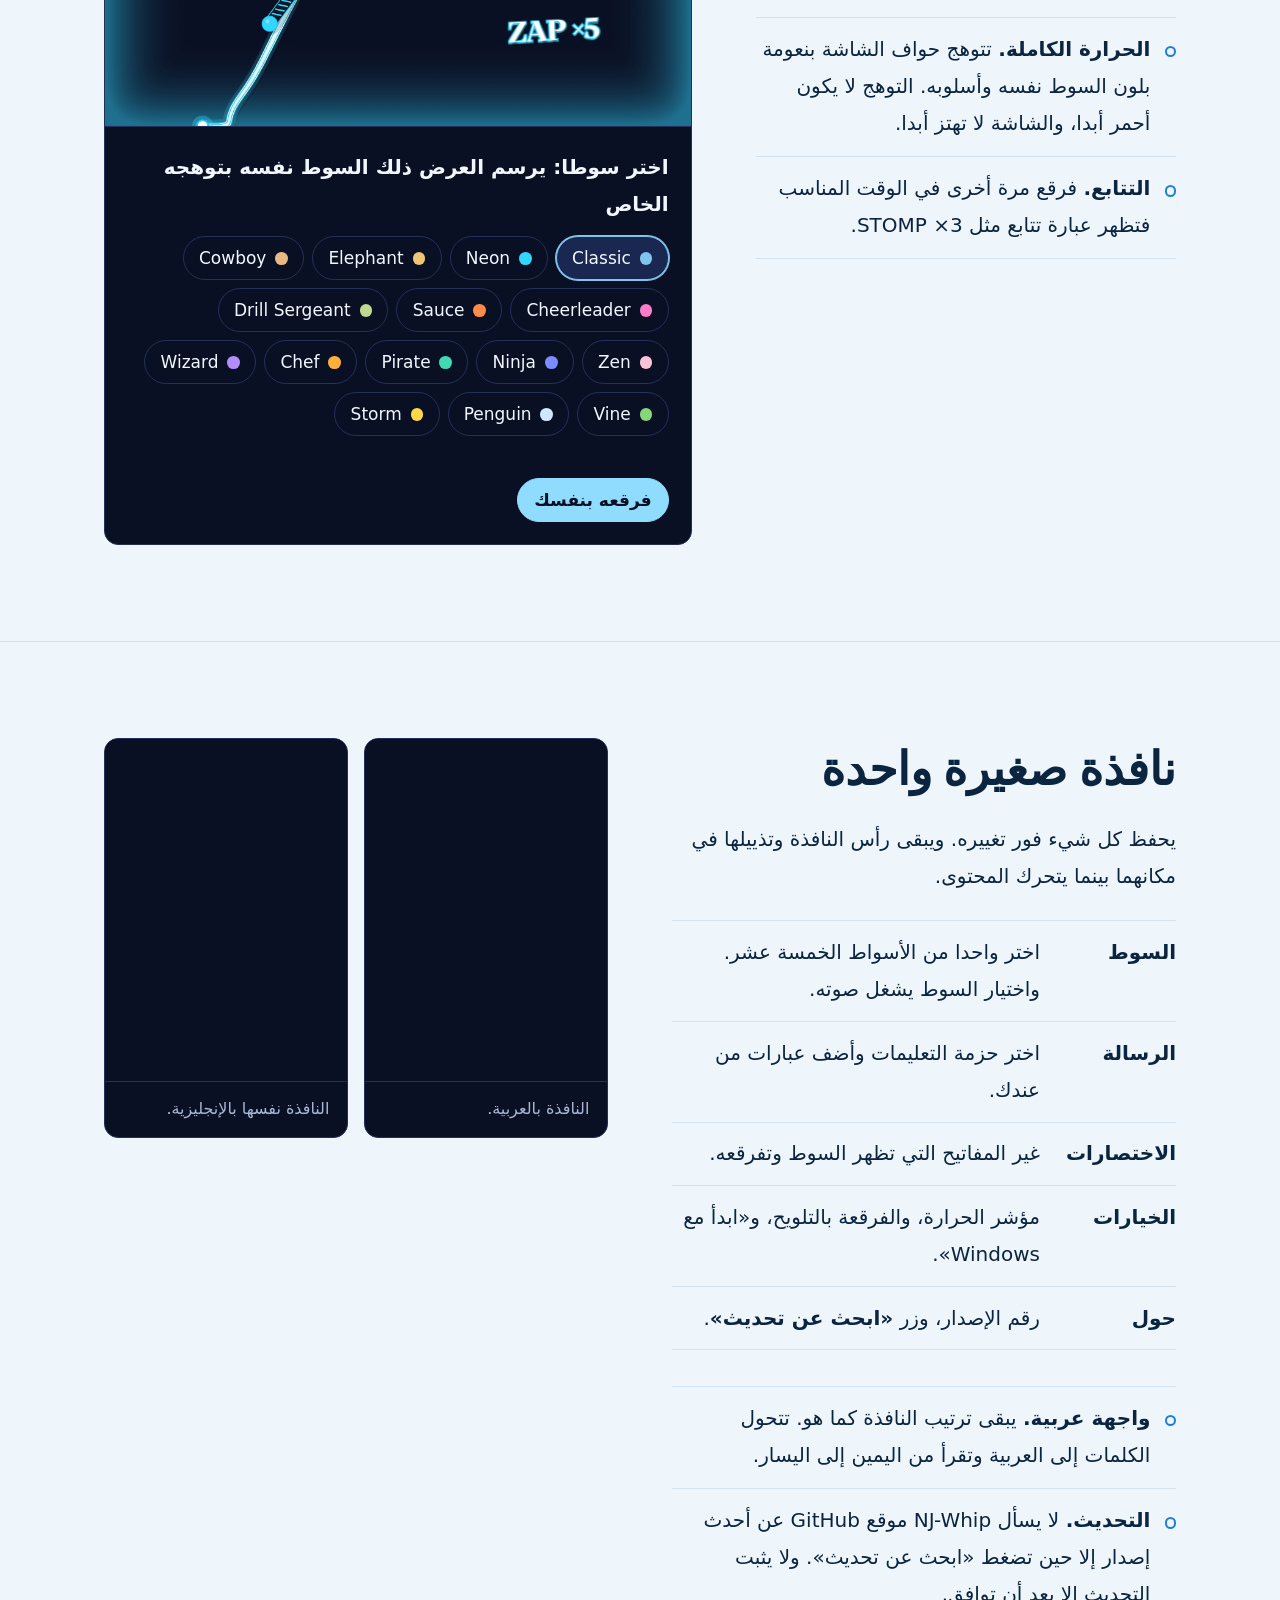
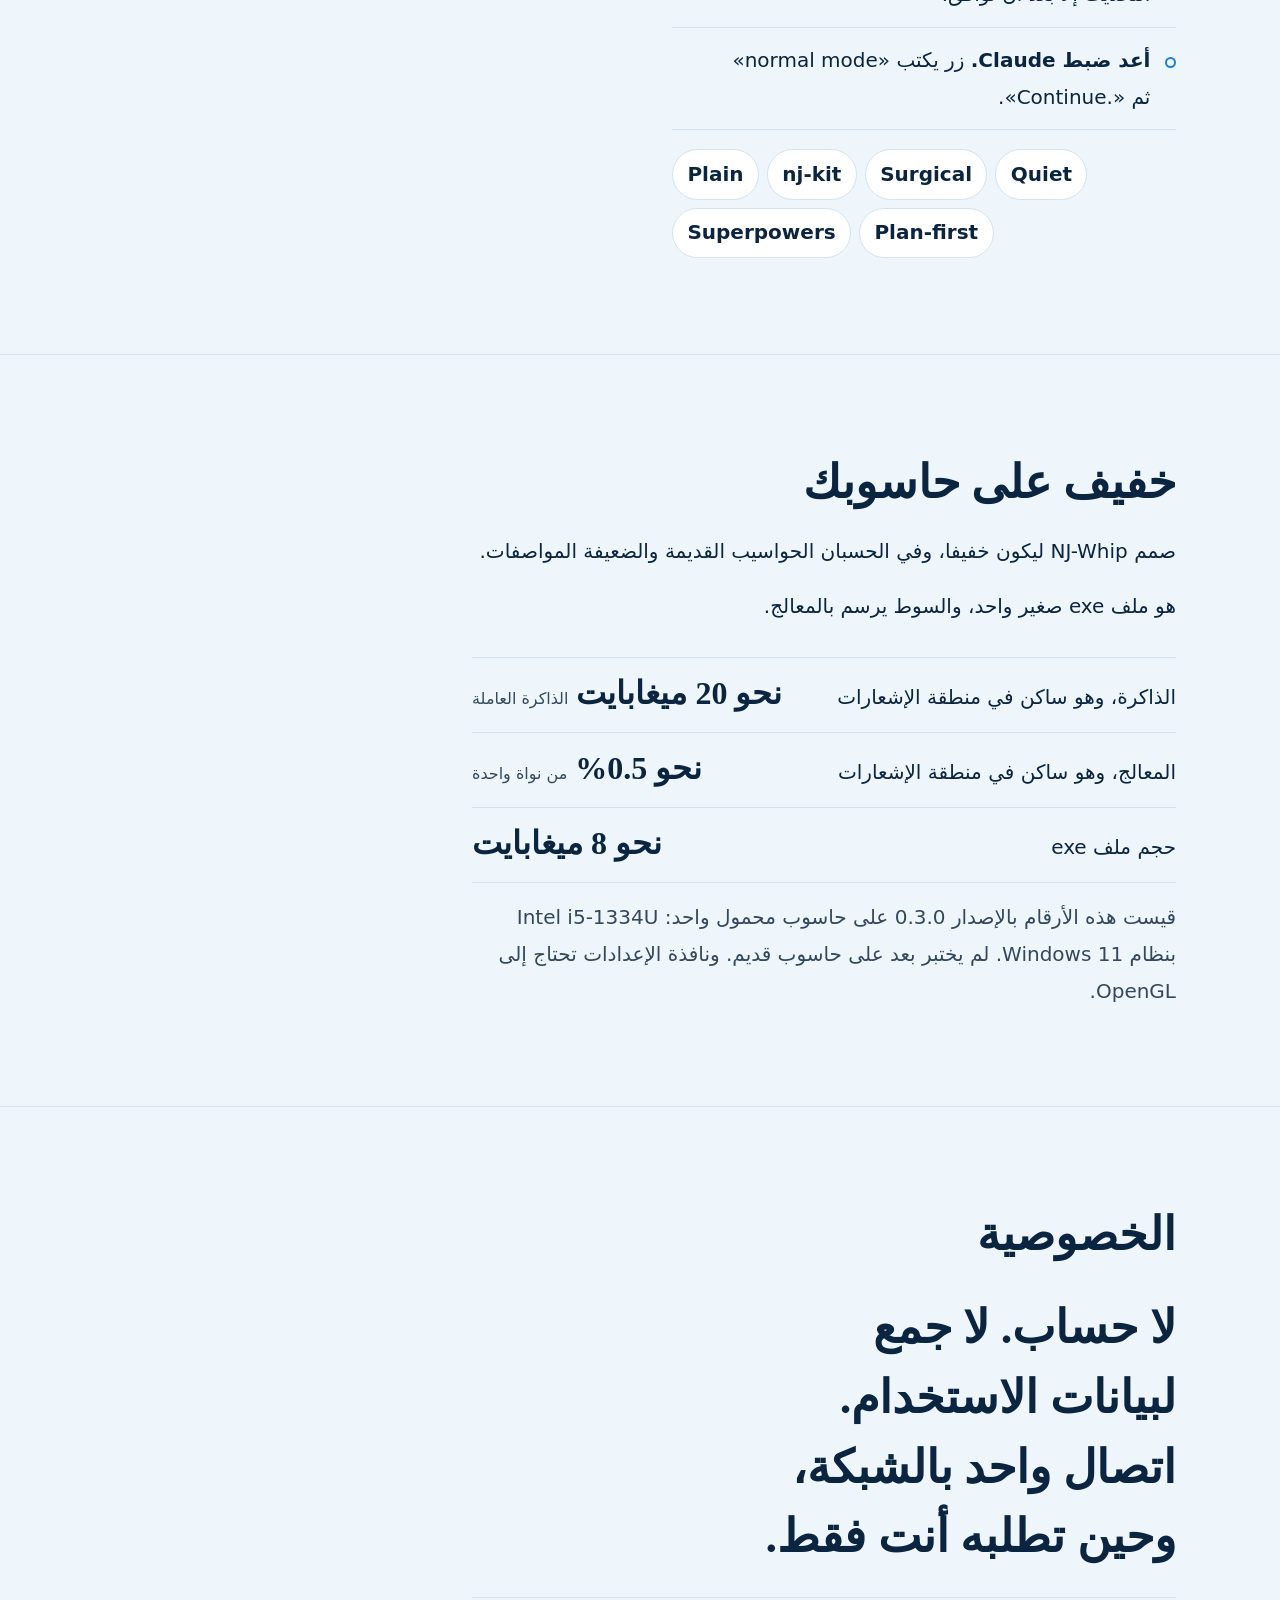
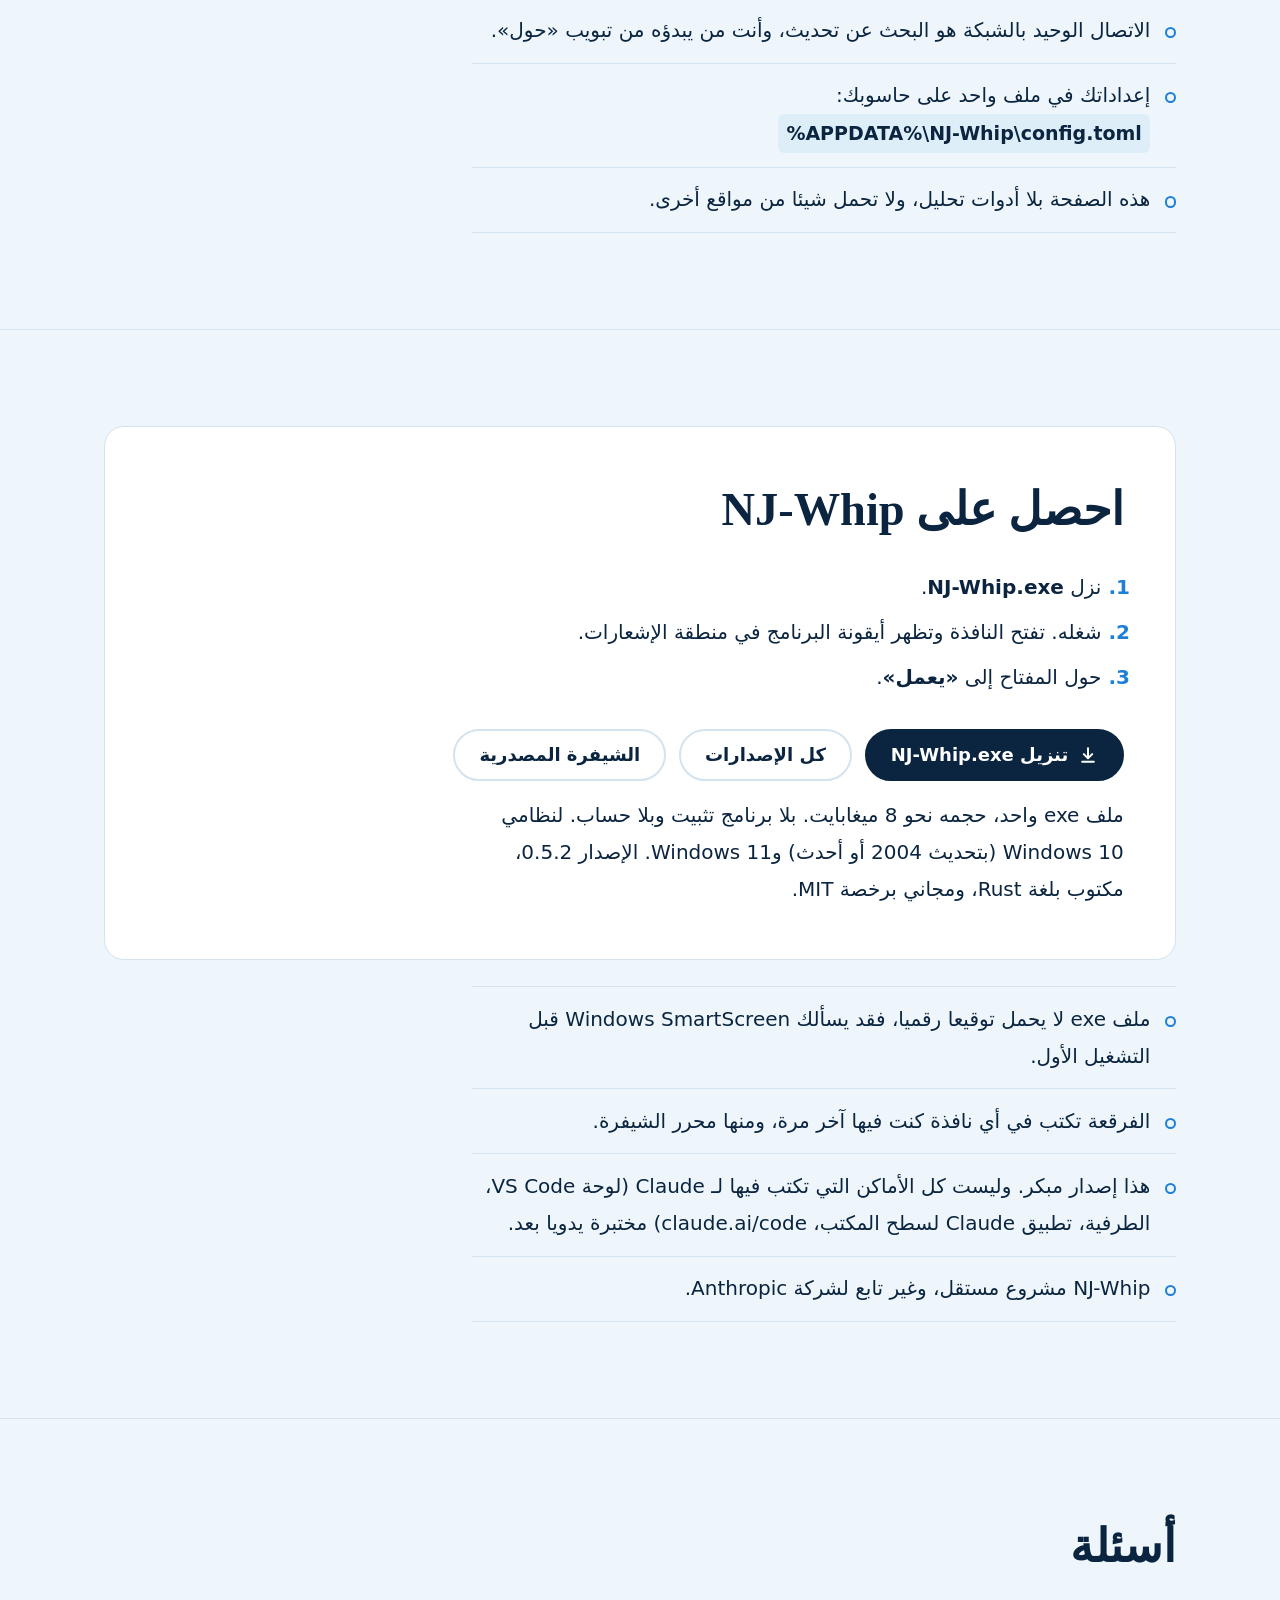
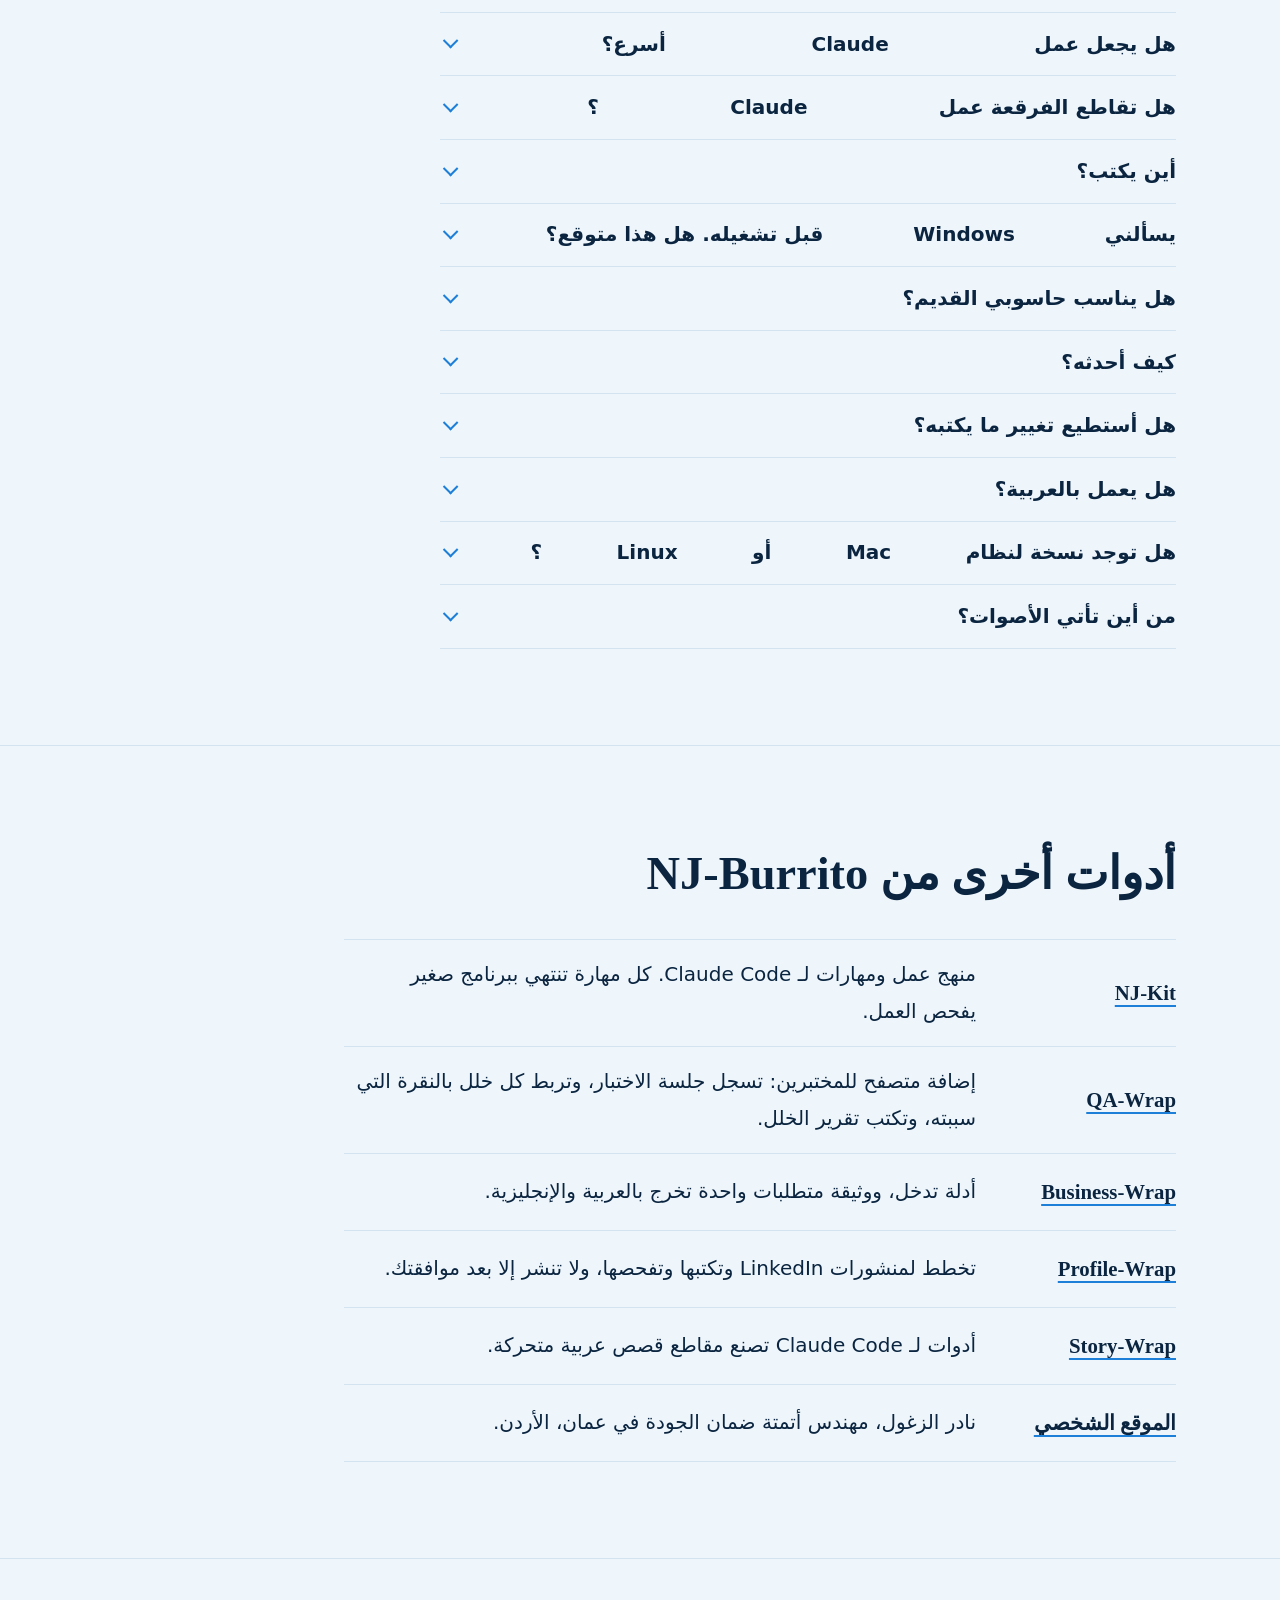
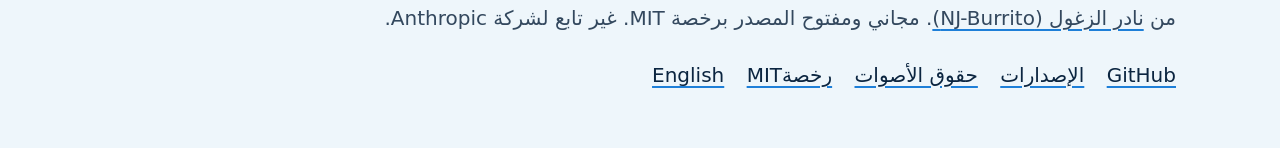
==== commit 134af127: "NJ-Whip 0.5.2: updates are installed only when the download's SHA-256 matches the release's publishe" ====
--- a/docs/ar/index.html
+++ b/docs/ar/index.html
@@ -46,7 +46,7 @@
 {"@type":"WebPage","@id":"https://nj-burrito.github.io/NJ-Whip/ar/#page","url":"https://nj-burrito.github.io/NJ-Whip/ar/","name":"NJ-Whip: وجه Claude Code بفرقعة سوط","inLanguage":"ar","isPartOf":{"@id":"https://nj-burrito.github.io/NJ-Whip/#website"},"about":{"@id":"https://nj-burrito.github.io/NJ-Whip/#app"}},
 {"@type":"WebSite","@id":"https://nj-burrito.github.io/NJ-Whip/#website","name":"NJ-Whip","url":"https://nj-burrito.github.io/NJ-Whip/","inLanguage":["en","ar"],"publisher":{"@id":"https://nj-burrito.github.io/#person"}},
 {"@type":"Person","@id":"https://nj-burrito.github.io/#person","name":"Nader Alzghoul","alternateName":["NJ-Burrito","نادر الزغول"],"url":"https://nj-burrito.github.io/"},
-{"@type":"SoftwareApplication","@id":"https://nj-burrito.github.io/NJ-Whip/#app","name":"NJ-Whip","description":"سوط مجاني ومفتوح المصدر يظهر على الشاشة لـ Claude Code على Windows. فرقعه بالتلويح أو بالنقر أو باختصار لوحة المفاتيح، فيكتب تعليمة قصيرة واحدة في النافذة التي كنت فيها آخر مرة.","applicationCategory":"DeveloperApplication","operatingSystem":"Windows 10 version 2004 or later, Windows 11","softwareVersion":"0.5.1","fileSize":"8 MB","url":"https://nj-burrito.github.io/NJ-Whip/ar/","downloadUrl":"https://github.com/NJ-Burrito/NJ-Whip/releases/latest/download/NJ-Whip.exe","codeRepository":"https://github.com/NJ-Burrito/NJ-Whip","sameAs":["https://github.com/NJ-Burrito/NJ-Whip"],"license":"https://opensource.org/licenses/MIT","isAccessibleForFree":true,"offers":{"@type":"Offer","price":"0","priceCurrency":"USD"},"inLanguage":["en","ar"],"image":"https://nj-burrito.github.io/NJ-Whip/assets/og.png","screenshot":"https://nj-burrito.github.io/NJ-Whip/assets/settings-ar.png","author":{"@id":"https://nj-burrito.github.io/#person"}},
+{"@type":"SoftwareApplication","@id":"https://nj-burrito.github.io/NJ-Whip/#app","name":"NJ-Whip","description":"سوط مجاني ومفتوح المصدر يظهر على الشاشة لـ Claude Code على Windows. فرقعه بالتلويح أو بالنقر أو باختصار لوحة المفاتيح، فيكتب تعليمة قصيرة واحدة في النافذة التي كنت فيها آخر مرة.","applicationCategory":"DeveloperApplication","operatingSystem":"Windows 10 version 2004 or later, Windows 11","softwareVersion":"0.5.2","fileSize":"8 MB","url":"https://nj-burrito.github.io/NJ-Whip/ar/","downloadUrl":"https://github.com/NJ-Burrito/NJ-Whip/releases/latest/download/NJ-Whip.exe","codeRepository":"https://github.com/NJ-Burrito/NJ-Whip","sameAs":["https://github.com/NJ-Burrito/NJ-Whip"],"license":"https://opensource.org/licenses/MIT","isAccessibleForFree":true,"offers":{"@type":"Offer","price":"0","priceCurrency":"USD"},"inLanguage":["en","ar"],"image":"https://nj-burrito.github.io/NJ-Whip/assets/og.png","screenshot":"https://nj-burrito.github.io/NJ-Whip/assets/settings-ar.png","author":{"@id":"https://nj-burrito.github.io/#person"}},
 {"@type":"FAQPage","@id":"https://nj-burrito.github.io/NJ-Whip/ar/#faq","inLanguage":"ar","mainEntity":[
 {"@type":"Question","name":"هل يجعل NJ-Whip عمل Claude أسرع؟","acceptedAnswer":{"@type":"Answer","text":"يرسل تعليمة تطلب أصغر تغيير يؤدي الغرض وبلا انعطافات. والصياغة تتبع إرشادات منشورة عن توجيه Claude Code. لم يقس أثره على جلسات حية، فلا يوجد رقم للسرعة نذكره."}},
 {"@type":"Question","name":"هل تقاطع الفرقعة عمل Claude؟","acceptedAnswer":{"@type":"Answer","text":"عبارات Faster و Harder و Happier تدخل قائمة الانتظار دون Esc، فلا يلغى شيء مما يعمله Claude. وعبارات Careful و Focus ترسل بعد Esc، فيتوقف Claude قبل خطوته التالية."}},
@@ -85,7 +85,7 @@
         <a class="btn" href="https://github.com/NJ-Burrito/NJ-Whip/releases/latest/download/NJ-Whip.exe"><svg viewBox="0 0 24 24" fill="none" stroke="currentColor" stroke-width="2.4" stroke-linecap="round" stroke-linejoin="round" aria-hidden="true" focusable="false"><path d="M12 4v11"/><path d="m7 11 5 5 5-5"/><path d="M5 20h14"/></svg><span>تنزيل <bdi dir="ltr" translate="no">NJ-Whip.exe</bdi></span></a>
         <a class="btn quiet" href="#room">جربه في متصفحك</a>
       </div>
-      <p class="fine">مجاني ومفتوح المصدر برخصة <bdi dir="ltr" translate="no">MIT</bdi>. ملف <bdi dir="ltr" translate="no">exe</bdi> واحد، حجمه نحو 8 ميغابايت، بلا برنامج تثبيت وبلا حساب. لنظامي <bdi dir="ltr" translate="no">Windows 10</bdi> (بتحديث 2004 أو أحدث) و<bdi dir="ltr" translate="no">Windows 11</bdi>. الإصدار 0.5.1.</p>
+      <p class="fine">مجاني ومفتوح المصدر برخصة <bdi dir="ltr" translate="no">MIT</bdi>. ملف <bdi dir="ltr" translate="no">exe</bdi> واحد، حجمه نحو 8 ميغابايت، بلا برنامج تثبيت وبلا حساب. لنظامي <bdi dir="ltr" translate="no">Windows 10</bdi> (بتحديث 2004 أو أحدث) و<bdi dir="ltr" translate="no">Windows 11</bdi>. الإصدار 0.5.2.</p>
     </div>
     <figure class="screen">
       <picture>
@@ -399,7 +399,7 @@
         <a class="btn quiet" href="https://github.com/NJ-Burrito/NJ-Whip/releases/latest">كل الإصدارات</a>
         <a class="btn quiet" href="https://github.com/NJ-Burrito/NJ-Whip">الشيفرة المصدرية</a>
       </div>
-      <p>ملف <bdi dir="ltr" translate="no">exe</bdi> واحد، حجمه نحو 8 ميغابايت. بلا برنامج تثبيت وبلا حساب. لنظامي <bdi dir="ltr" translate="no">Windows 10</bdi> (بتحديث 2004 أو أحدث) و<bdi dir="ltr" translate="no">Windows 11</bdi>. الإصدار 0.5.1، مكتوب بلغة <bdi dir="ltr" translate="no">Rust</bdi>، ومجاني برخصة <bdi dir="ltr" translate="no">MIT</bdi>.</p>
+      <p>ملف <bdi dir="ltr" translate="no">exe</bdi> واحد، حجمه نحو 8 ميغابايت. بلا برنامج تثبيت وبلا حساب. لنظامي <bdi dir="ltr" translate="no">Windows 10</bdi> (بتحديث 2004 أو أحدث) و<bdi dir="ltr" translate="no">Windows 11</bdi>. الإصدار 0.5.2، مكتوب بلغة <bdi dir="ltr" translate="no">Rust</bdi>، ومجاني برخصة <bdi dir="ltr" translate="no">MIT</bdi>.</p>
     </div>
     <h3 class="vh">ملاحظات صريحة</h3>
     <ul class="facts">
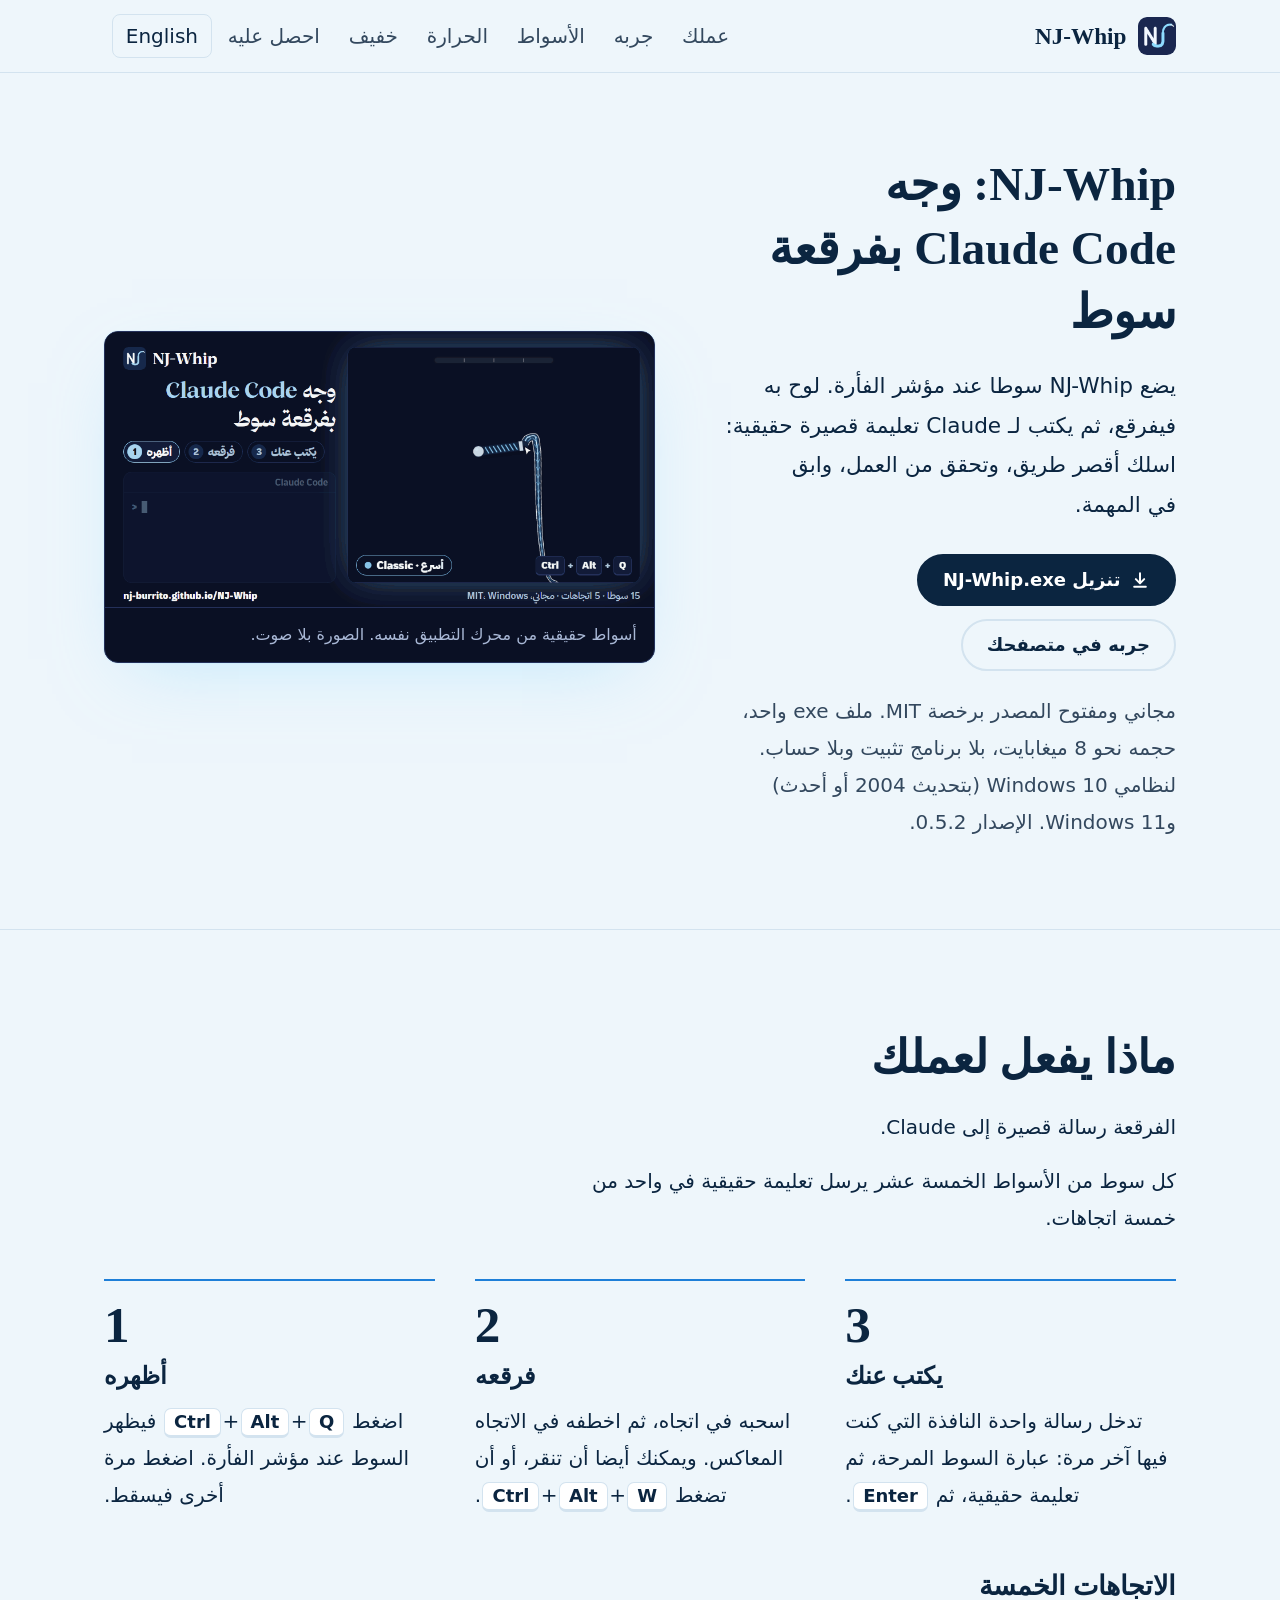
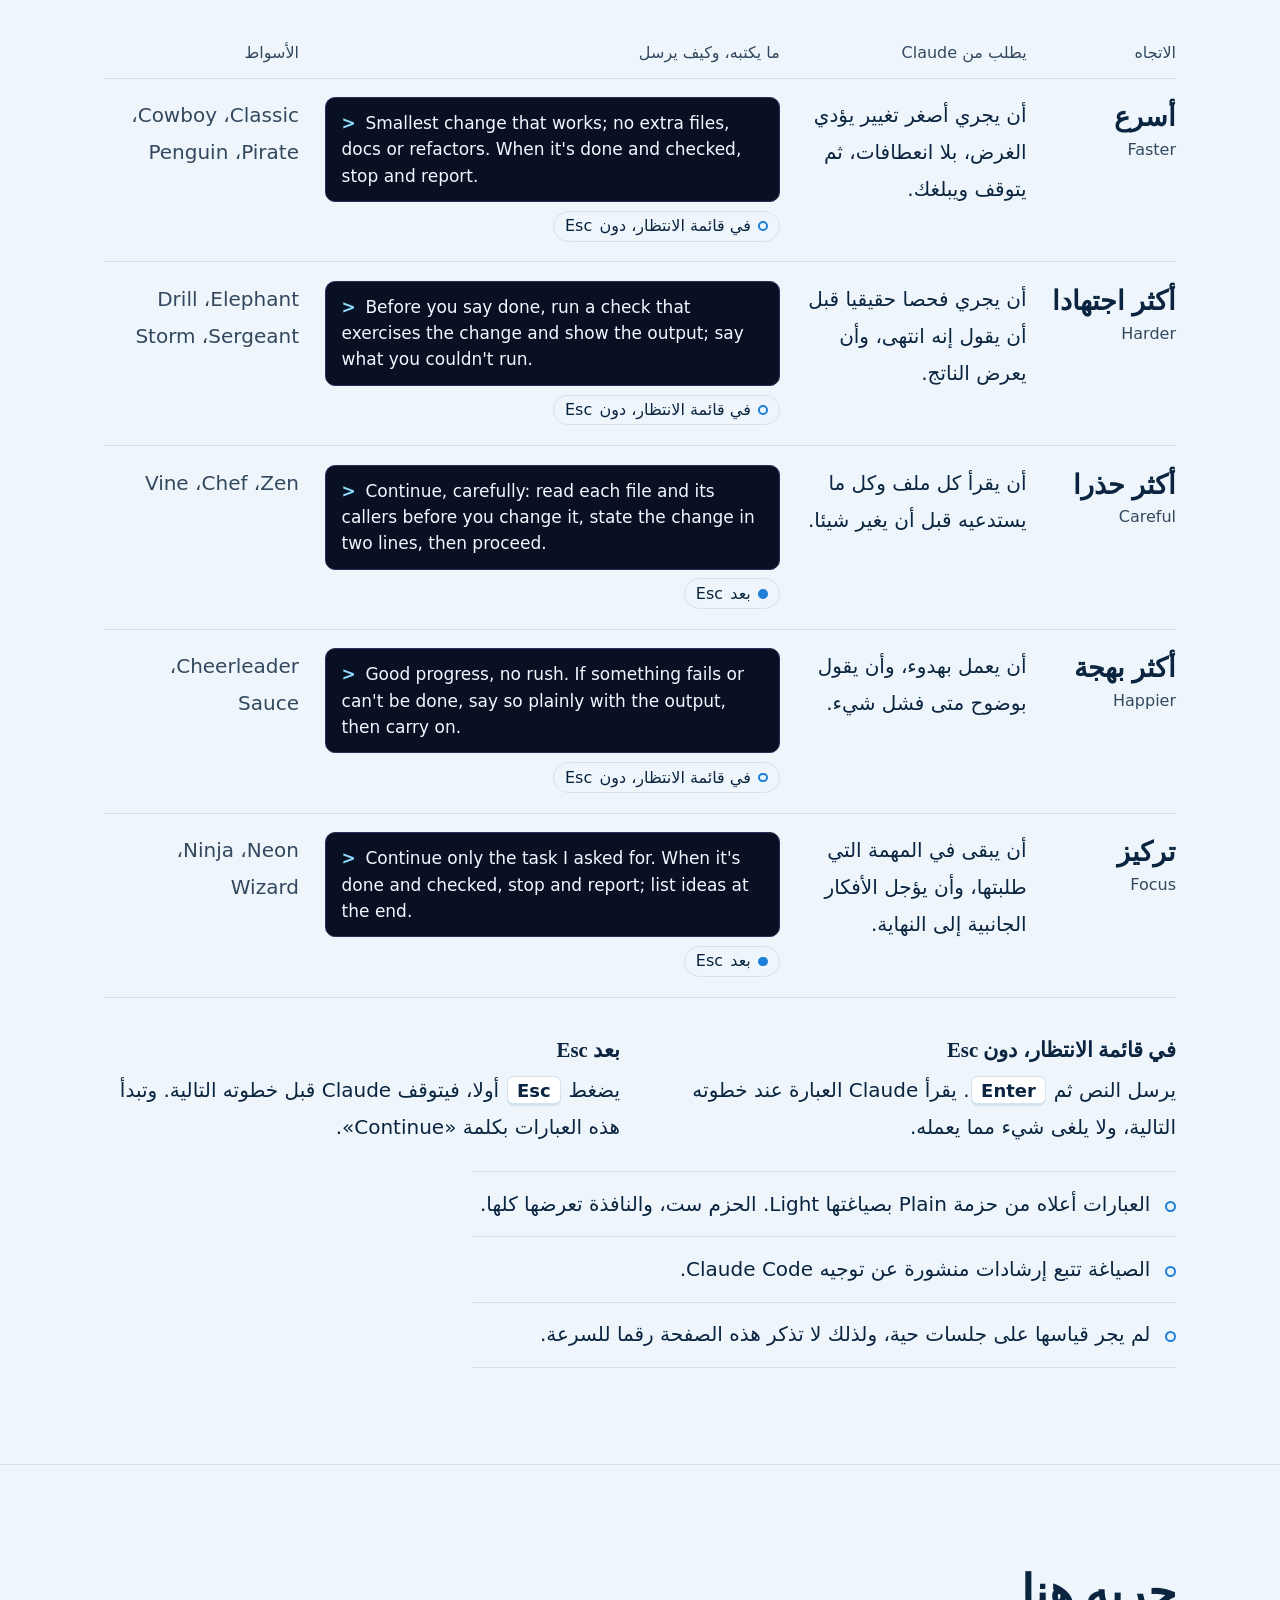
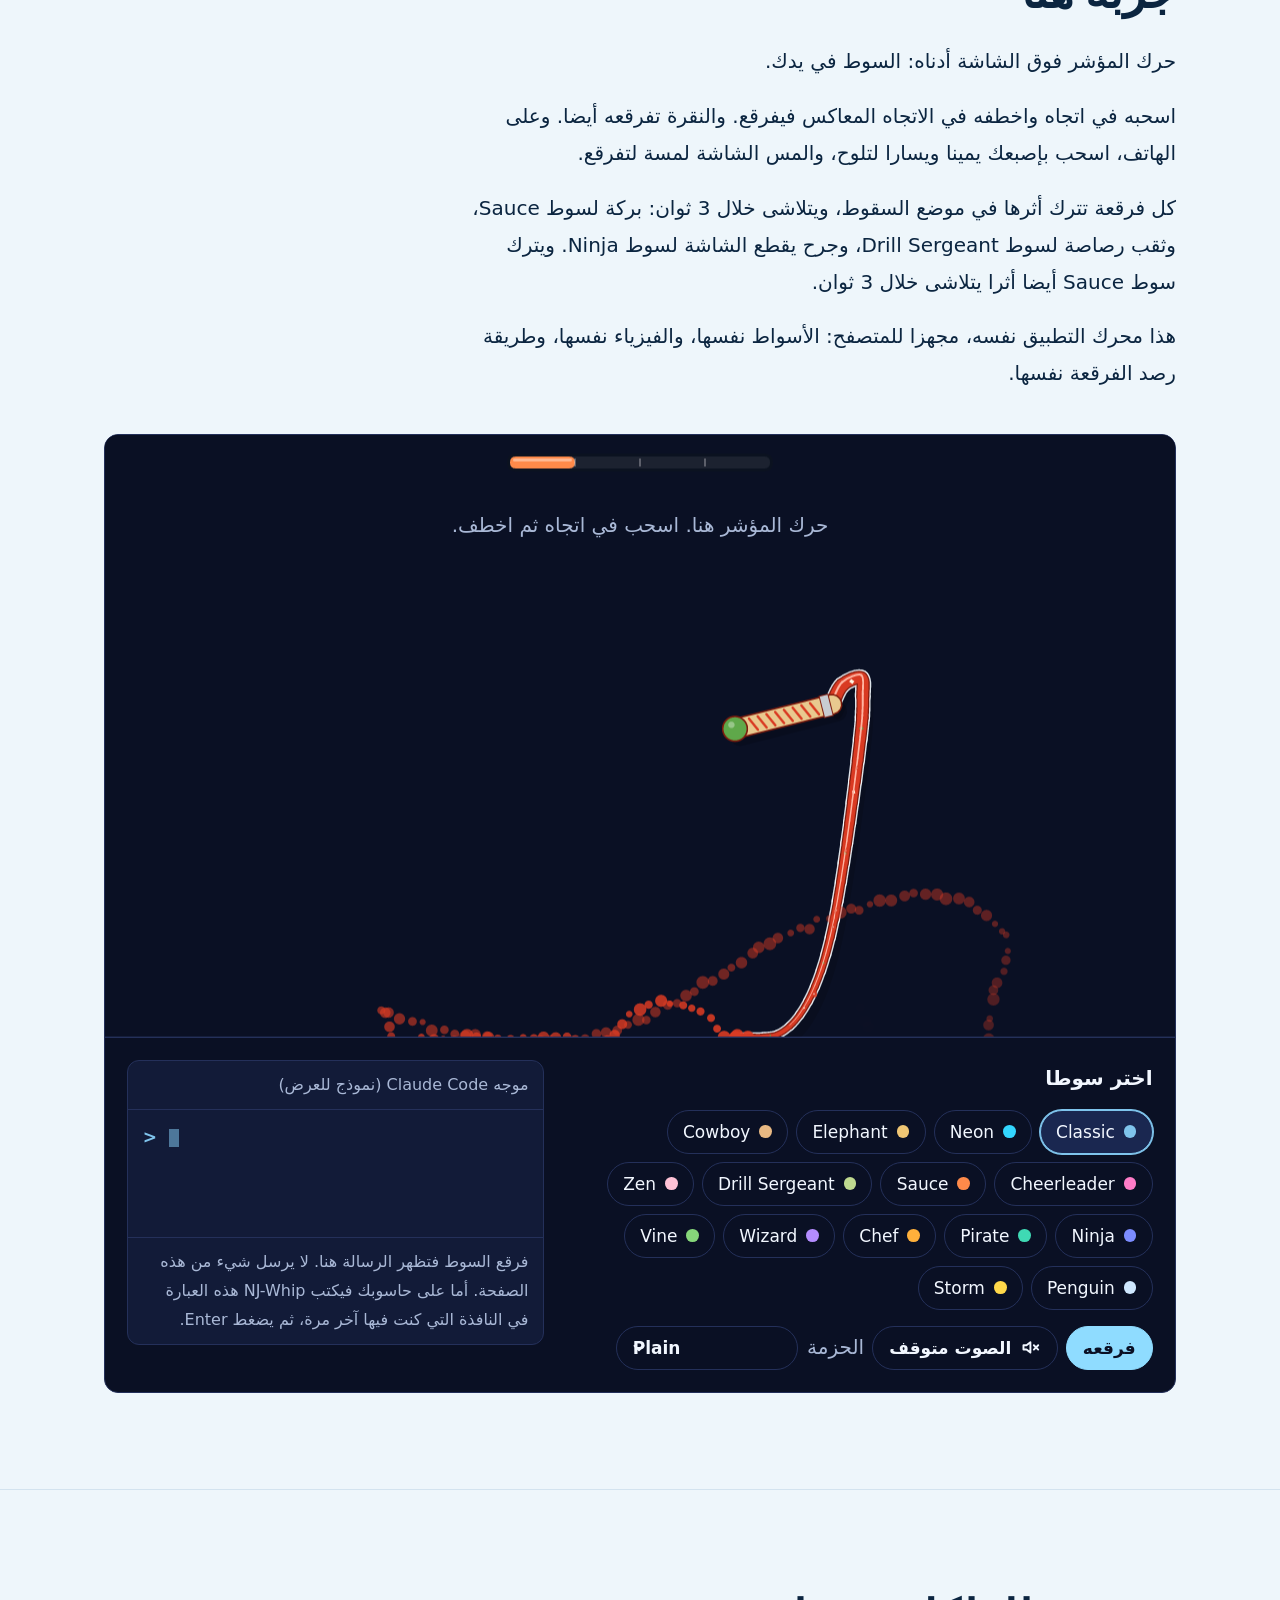
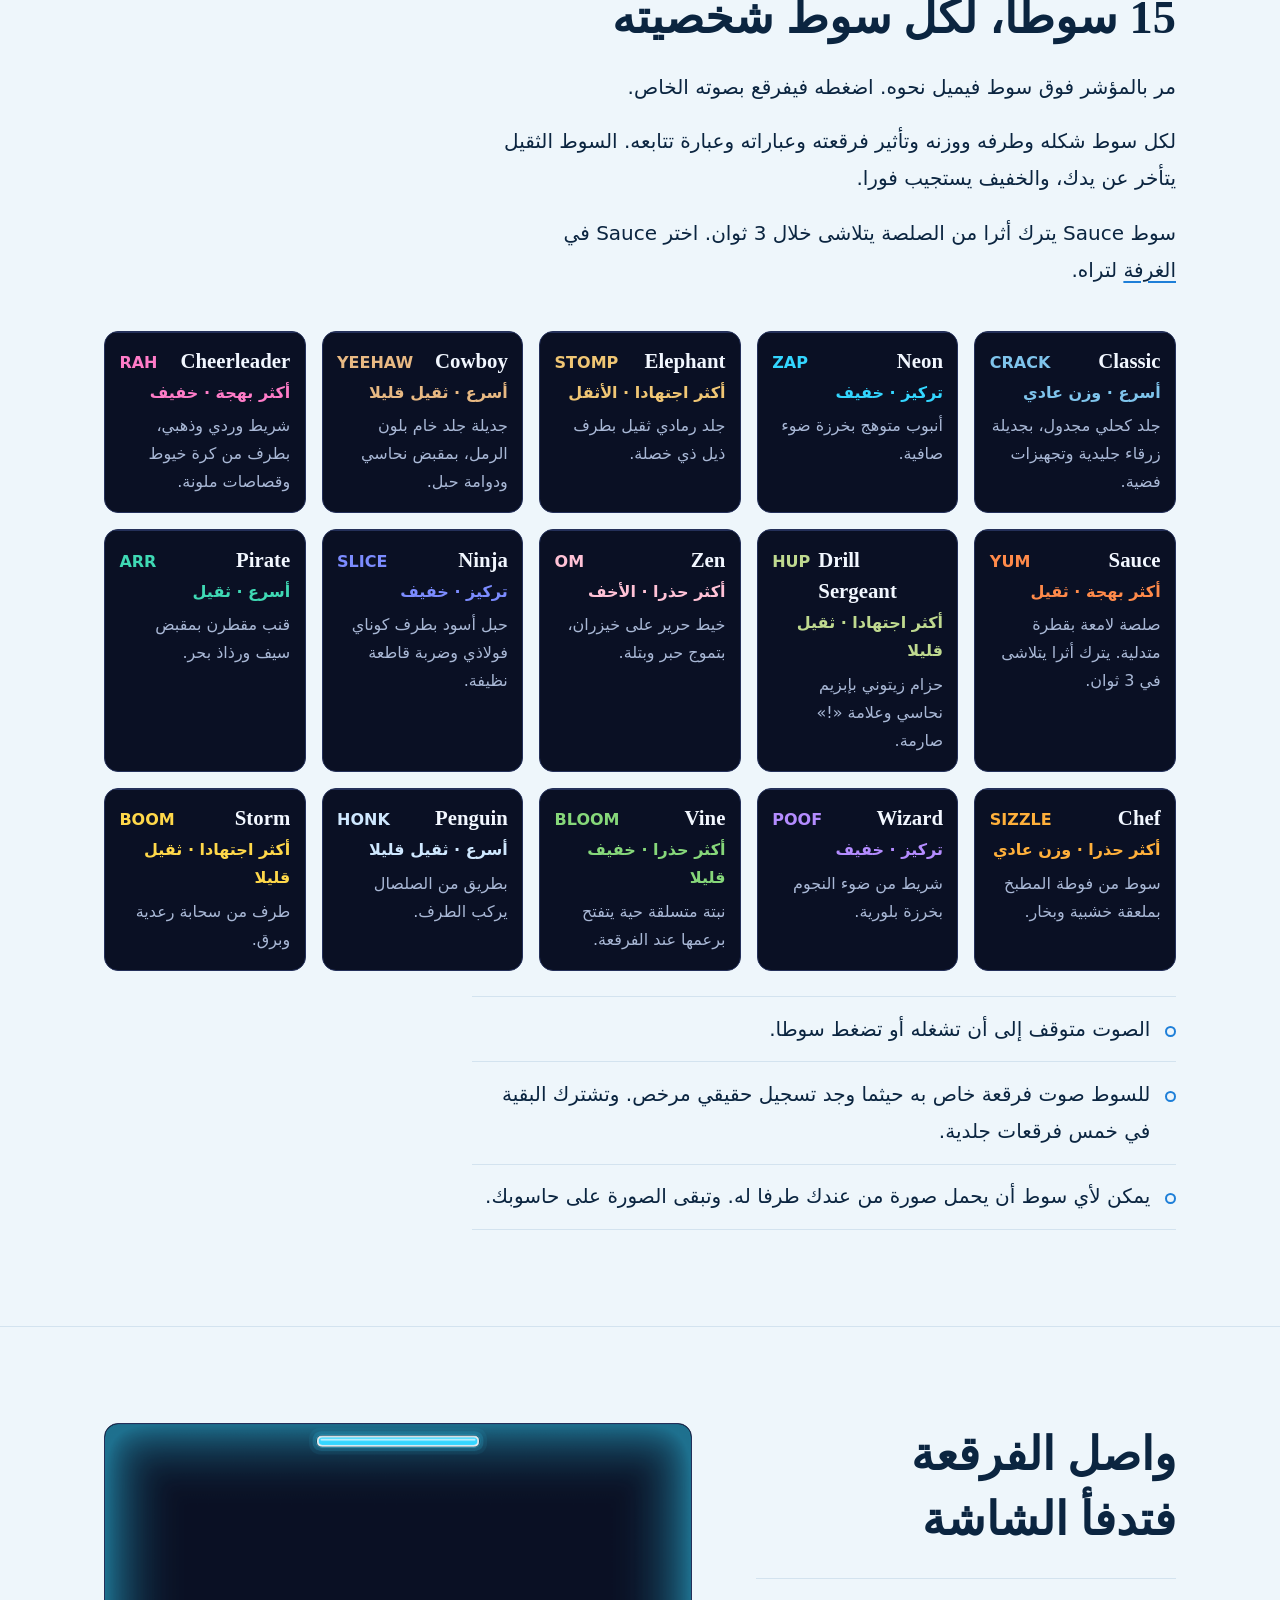
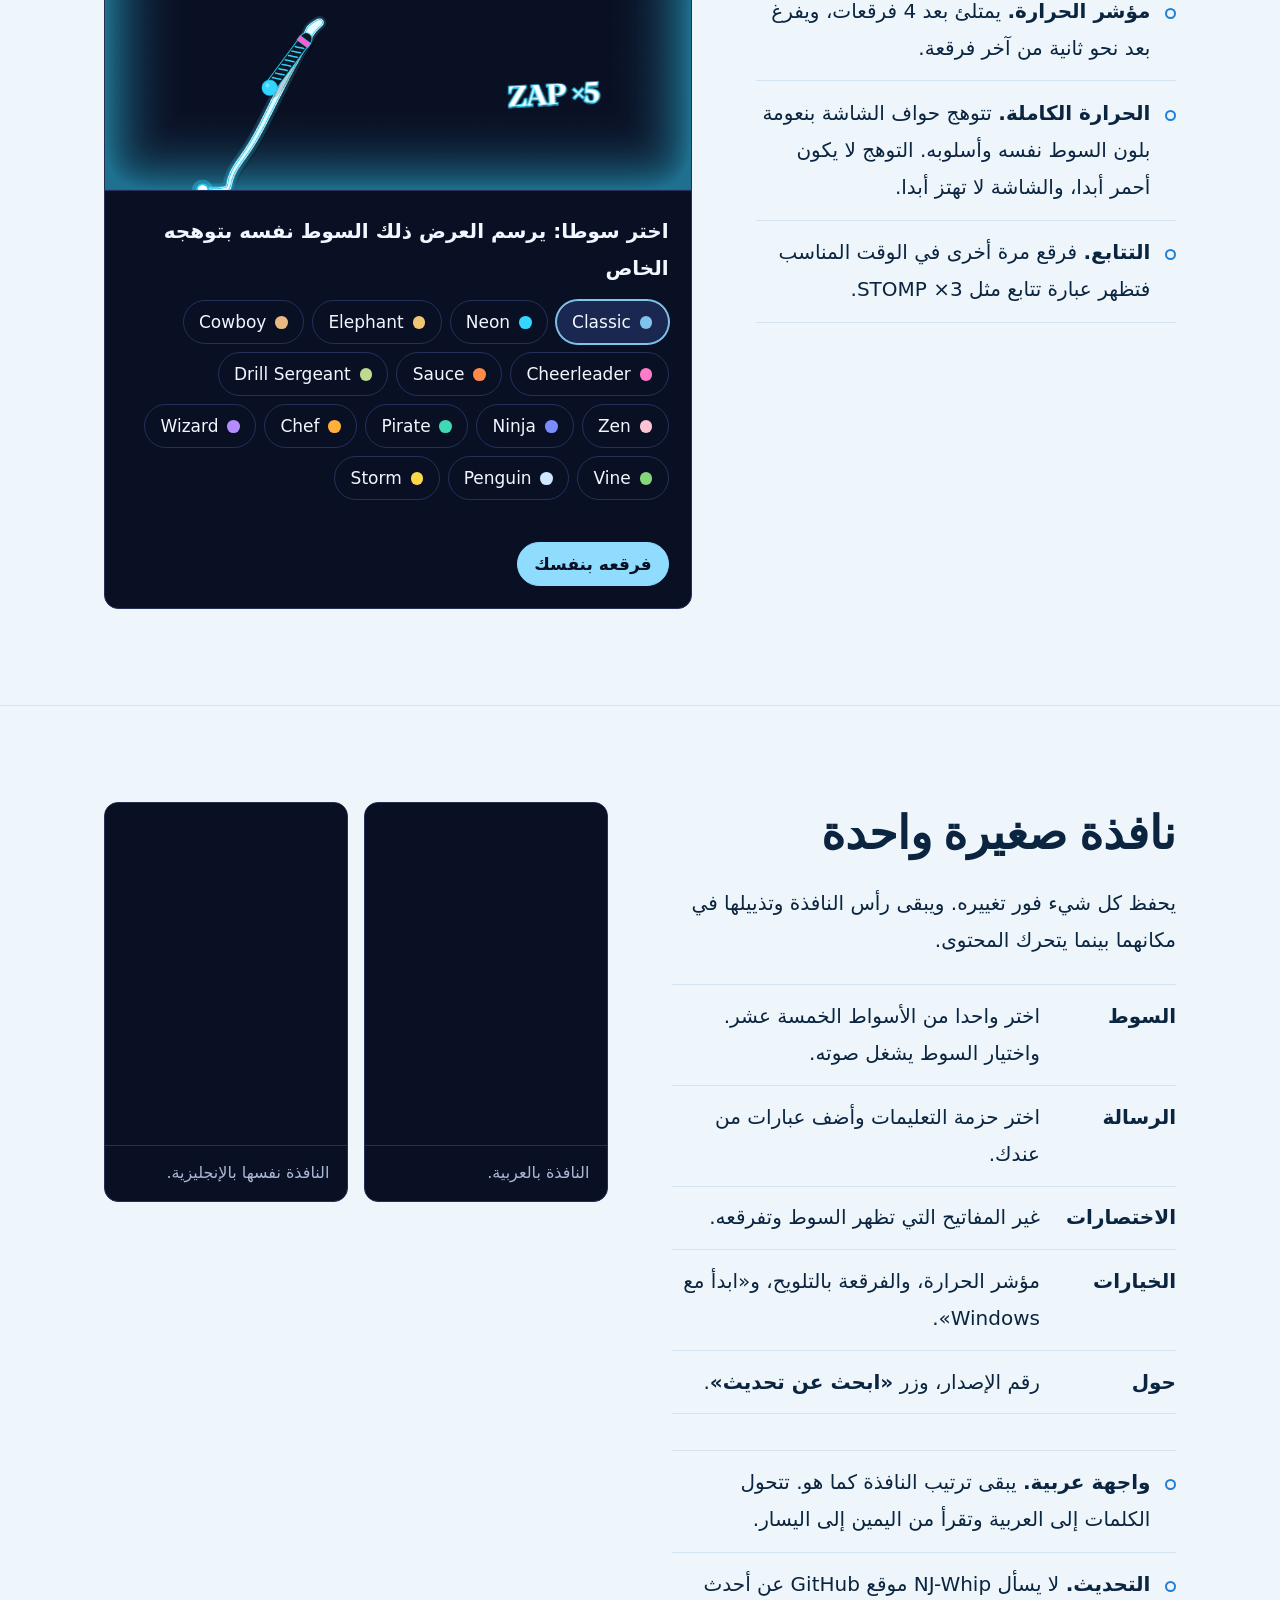
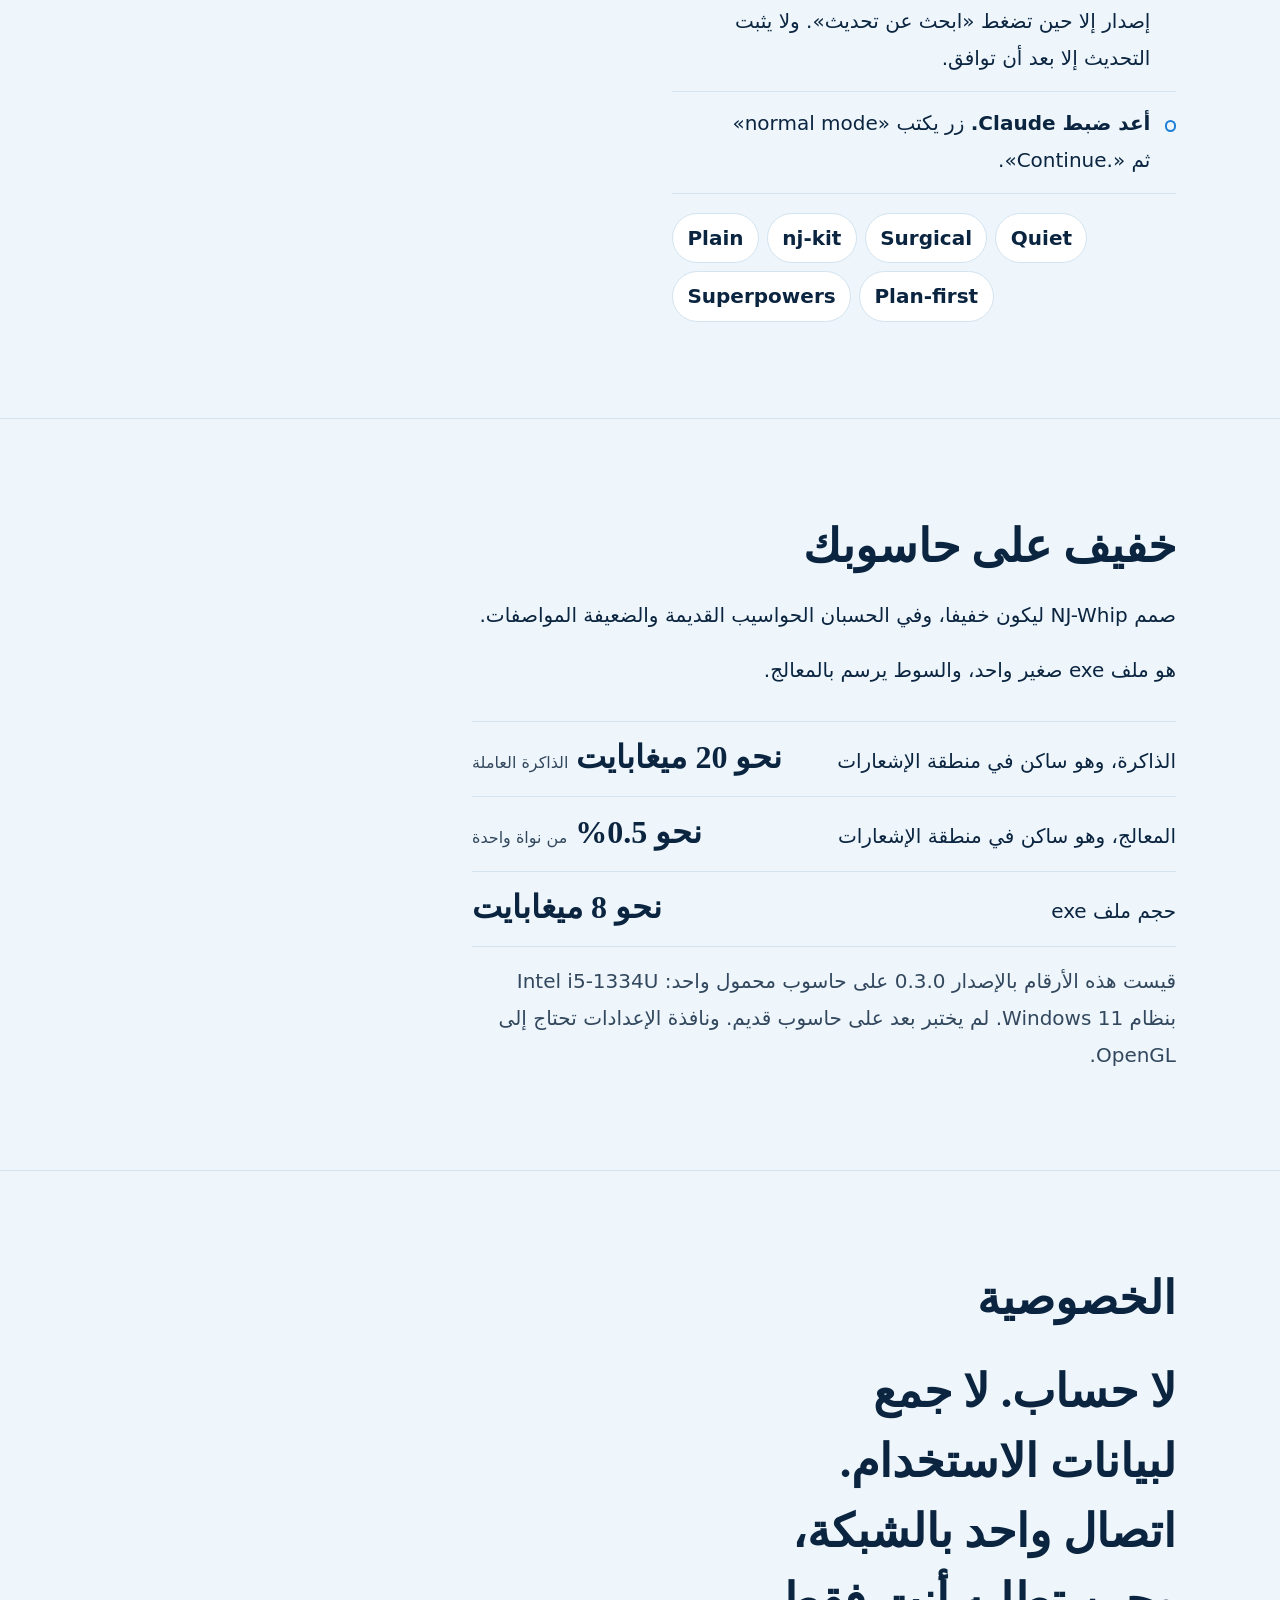
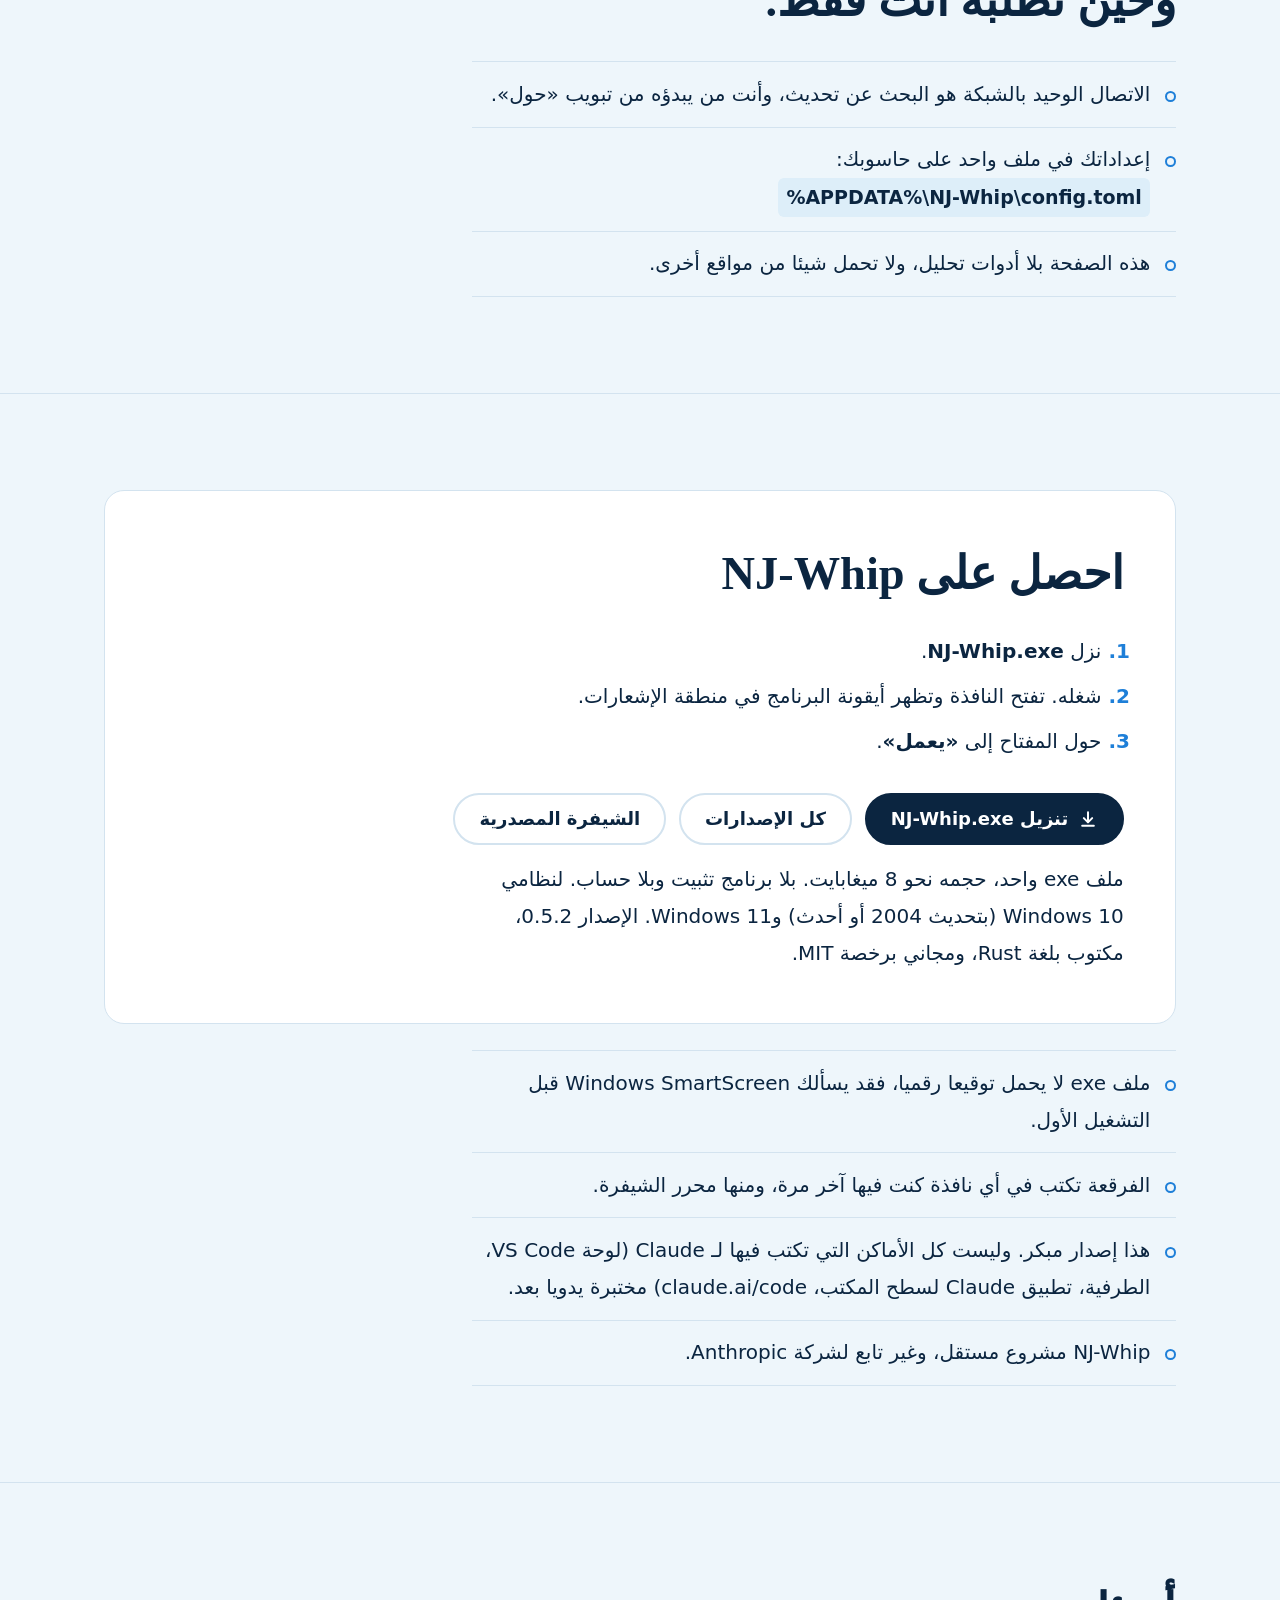
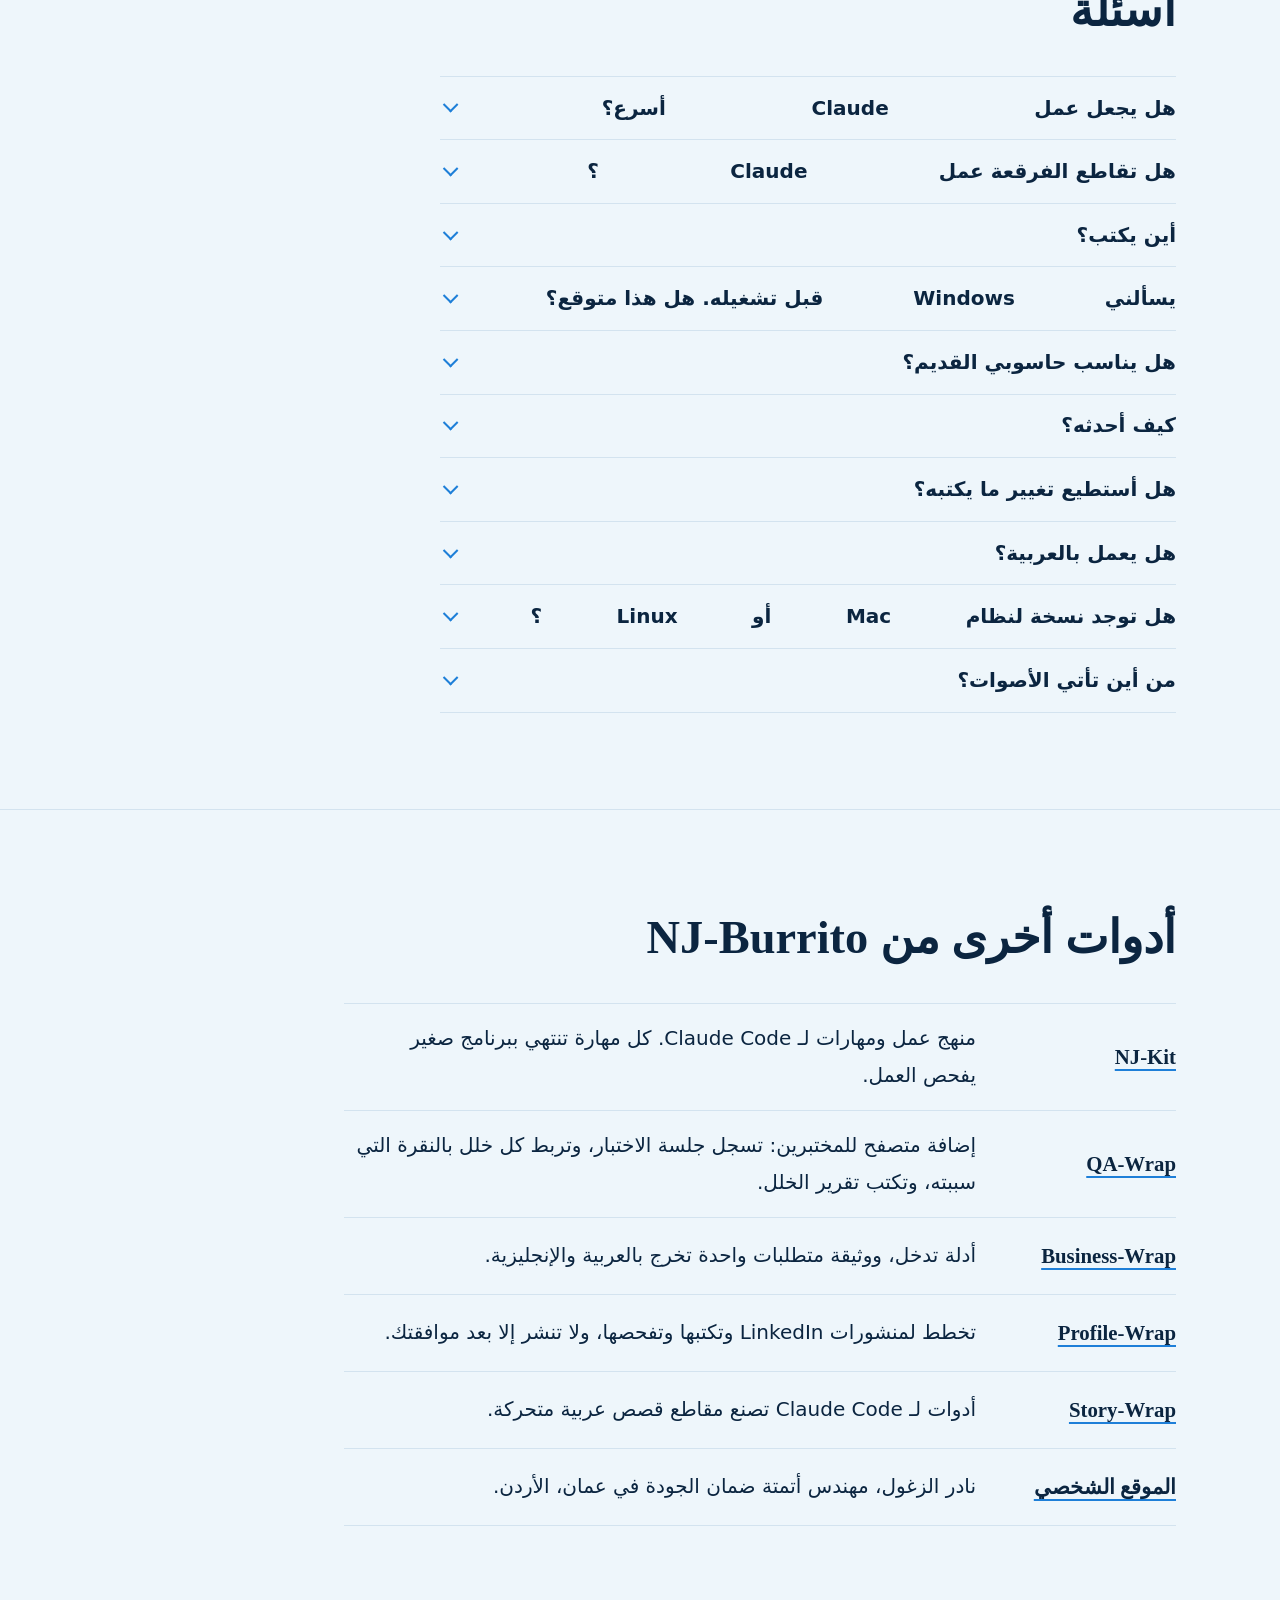
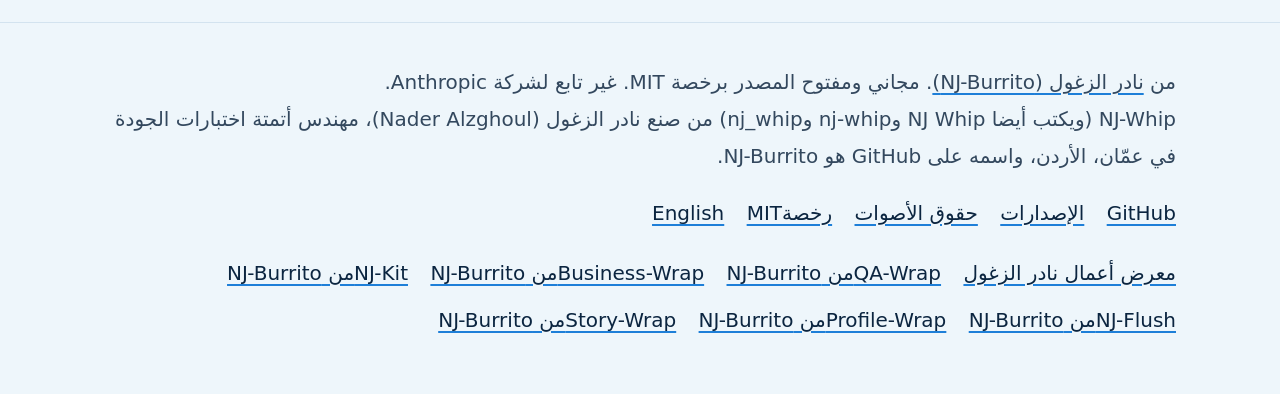
==== commit 9eabc38a: "SEO: brand-first titles, author descriptions, Person/app JSON-LD, aka line, cross-links, sitemap las" ====
--- a/docs/ar/index.html
+++ b/docs/ar/index.html
@@ -8,8 +8,8 @@
 <meta name="color-scheme" content="dark light">
 <meta name="theme-color" content="#0A1024" media="(prefers-color-scheme: dark)">
 <meta name="theme-color" content="#EEF6FB" media="(prefers-color-scheme: light)">
-<title>NJ-Whip من نادر الزغول: وجه Claude Code بسوط على الشاشة</title>
-<meta name="description" content="سوط مجاني ومفتوح المصدر على الشاشة لـ Claude Code على Windows. فرقعه فيكتب تعليمة قصيرة تبقي Claude سريعا وحذرا ومركزا على المهمة.">
+<title>NJ-Whip: سوط على الشاشة لـ Claude Code من نادر الزغول</title>
+<meta name="description" content="NJ-Whip من نادر الزغول (NJ-Burrito): سوط مجاني ومفتوح المصدر على الشاشة لـ Claude Code على Windows. فرقعه فيكتب تعليمة قصيرة تبقي Claude مركزا على المهمة.">
 <link rel="canonical" href="https://nj-burrito.github.io/NJ-Whip/ar/">
 <link rel="alternate" hreflang="en" href="https://nj-burrito.github.io/NJ-Whip/">
 <link rel="alternate" hreflang="ar" href="https://nj-burrito.github.io/NJ-Whip/ar/">
@@ -18,7 +18,7 @@
 <link rel="author" href="https://nj-burrito.github.io/ar/">
 <meta name="robots" content="index, follow, max-image-preview:large, max-snippet:-1, max-video-preview:-1">
 <meta property="og:type" content="website">
-<meta property="og:site_name" content="NJ-Whip">
+<meta property="og:site_name" content="NJ-Burrito">
 <meta property="og:url" content="https://nj-burrito.github.io/NJ-Whip/ar/">
 <meta property="og:title" content="NJ-Whip: وجه Claude Code بفرقعة سوط">
 <meta property="og:description" content="سوط مجاني على الشاشة لـ Claude Code على Windows. لوح به فيفرقع، ويكتب تعليمة قصيرة حقيقية: أقصر طريق، تحقق من العمل، ابق في المهمة. برخصة MIT، وملف exe صغير واحد.">
@@ -28,6 +28,7 @@
 <meta property="og:image:height" content="630">
 <meta property="og:image:alt" content="NJ-Whip: سوط Classic يفرقع على شاشة داكنة، وصندوق موجه يعرض التعليمة التي يكتبها لـ Claude Code.">
 <meta property="og:locale" content="ar_AR">
+<meta property="og:locale:alternate" content="ar_JO">
 <meta property="og:locale:alternate" content="en_US">
 <meta name="twitter:card" content="summary_large_image">
 <meta name="twitter:title" content="NJ-Whip: وجه Claude Code بفرقعة سوط">
@@ -45,14 +46,9 @@
 {"@context":"https://schema.org","@graph":[
 {"@type":"WebPage","@id":"https://nj-burrito.github.io/NJ-Whip/ar/#page","url":"https://nj-burrito.github.io/NJ-Whip/ar/","name":"NJ-Whip: وجه Claude Code بفرقعة سوط","inLanguage":"ar","isPartOf":{"@id":"https://nj-burrito.github.io/NJ-Whip/#website"},"about":{"@id":"https://nj-burrito.github.io/NJ-Whip/#app"}},
 {"@type":"WebSite","@id":"https://nj-burrito.github.io/NJ-Whip/#website","name":"NJ-Whip","url":"https://nj-burrito.github.io/NJ-Whip/","inLanguage":["en","ar"],"publisher":{"@id":"https://nj-burrito.github.io/#person"}},
-{"@type":"Person","@id":"https://nj-burrito.github.io/#person","name":"Nader Alzghoul","alternateName":["NJ-Burrito","نادر الزغول"],"url":"https://nj-burrito.github.io/"},
-{"@type":"SoftwareApplication","@id":"https://nj-burrito.github.io/NJ-Whip/#app","name":"NJ-Whip","description":"سوط مجاني ومفتوح المصدر يظهر على الشاشة لـ Claude Code على Windows. فرقعه بالتلويح أو بالنقر أو باختصار لوحة المفاتيح، فيكتب تعليمة قصيرة واحدة في النافذة التي كنت فيها آخر مرة.","applicationCategory":"DeveloperApplication","operatingSystem":"Windows 10 version 2004 or later, Windows 11","softwareVersion":"0.5.2","fileSize":"8 MB","url":"https://nj-burrito.github.io/NJ-Whip/ar/","downloadUrl":"https://github.com/NJ-Burrito/NJ-Whip/releases/latest/download/NJ-Whip.exe","codeRepository":"https://github.com/NJ-Burrito/NJ-Whip","sameAs":["https://github.com/NJ-Burrito/NJ-Whip"],"license":"https://opensource.org/licenses/MIT","isAccessibleForFree":true,"offers":{"@type":"Offer","price":"0","priceCurrency":"USD"},"inLanguage":["en","ar"],"image":"https://nj-burrito.github.io/NJ-Whip/assets/og.png","screenshot":"https://nj-burrito.github.io/NJ-Whip/assets/settings-ar.png","author":{"@id":"https://nj-burrito.github.io/#person"}},
-{"@type":"FAQPage","@id":"https://nj-burrito.github.io/NJ-Whip/ar/#faq","inLanguage":"ar","mainEntity":[
-{"@type":"Question","name":"هل يجعل NJ-Whip عمل Claude أسرع؟","acceptedAnswer":{"@type":"Answer","text":"يرسل تعليمة تطلب أصغر تغيير يؤدي الغرض وبلا انعطافات. والصياغة تتبع إرشادات منشورة عن توجيه Claude Code. لم يقس أثره على جلسات حية، فلا يوجد رقم للسرعة نذكره."}},
-{"@type":"Question","name":"هل تقاطع الفرقعة عمل Claude؟","acceptedAnswer":{"@type":"Answer","text":"عبارات Faster و Harder و Happier تدخل قائمة الانتظار دون Esc، فلا يلغى شيء مما يعمله Claude. وعبارات Careful و Focus ترسل بعد Esc، فيتوقف Claude قبل خطوته التالية."}},
-{"@type":"Question","name":"كيف أحدث NJ-Whip؟","acceptedAnswer":{"@type":"Answer","text":"افتح تبويب «حول» واضغط «ابحث عن تحديث». لا يسأل NJ-Whip موقع GitHub عن أحدث إصدار إلا حين تضغط هذا الزر، ولا يثبت التحديث إلا بعد أن توافق."}},
-{"@type":"Question","name":"هل NJ-Whip من صنع Anthropic؟","acceptedAnswer":{"@type":"Answer","text":"لا. هو مشروع مستقل من نادر الزغول، وغير تابع لشركة Anthropic."}}
-]}
+{"@type":"Person","@id":"https://nj-burrito.github.io/#person","name":"Nader Alzghoul","alternateName":["نادر الزغول","NJ-Burrito","NJ Burrito","NJBurrito","NJ"],"jobTitle":"QA Automation Engineer","address":{"@type":"PostalAddress","addressLocality":"Amman","addressCountry":"JO"},"url":"https://nj-burrito.github.io/","sameAs":["https://github.com/NJ-Burrito","https://nj-burrito.github.io/NJ-Whip/","https://nj-burrito.github.io/QA-Wrap/","https://nj-burrito.github.io/Business-Wrap/","https://nj-burrito.github.io/NJ-Kit/","https://nj-burrito.github.io/NJ-Flush/","https://nj-burrito.github.io/Profile-Wrap/","https://github.com/NJ-Burrito/Story-Wrap"]},
+{"@type":"SoftwareApplication","@id":"https://nj-burrito.github.io/NJ-Whip/#app","name":"NJ-Whip","description":"سوط مجاني ومفتوح المصدر يظهر على الشاشة لـ Claude Code على Windows. فرقعه بالتلويح أو بالنقر أو باختصار لوحة المفاتيح، فيكتب تعليمة قصيرة واحدة في النافذة التي كنت فيها آخر مرة.","applicationCategory":"DeveloperApplication","operatingSystem":"Windows 10 version 2004 or later, Windows 11","softwareVersion":"0.5.2","fileSize":"8 MB","url":"https://nj-burrito.github.io/NJ-Whip/ar/","downloadUrl":"https://github.com/NJ-Burrito/NJ-Whip/releases/latest/download/NJ-Whip.exe","codeRepository":"https://github.com/NJ-Burrito/NJ-Whip","sameAs":["https://github.com/NJ-Burrito/NJ-Whip"],"license":"https://opensource.org/licenses/MIT","isAccessibleForFree":true,"offers":{"@type":"Offer","price":"0","priceCurrency":"USD"},"inLanguage":["en","ar"],"image":"https://nj-burrito.github.io/NJ-Whip/assets/og.png","screenshot":"https://nj-burrito.github.io/NJ-Whip/assets/settings-ar.png","author":{"@id":"https://nj-burrito.github.io/#person"},"alternateName":["NJ Whip","nj-whip","nj_whip","NJ_Whip","NJWhip","njwhip"]},
+{"@type":"FAQPage","@id":"https://nj-burrito.github.io/NJ-Whip/ar/#faq","inLanguage":"ar","mainEntity":[{"@type":"Question","name":"هل يجعل NJ-Whip عمل Claude أسرع؟","acceptedAnswer":{"@type":"Answer","text":"يرسل تعليمة تطلب أصغر تغيير يؤدي الغرض وبلا انعطافات. والصياغة تتبع إرشادات منشورة عن توجيه Claude Code. لم يقس أثره على جلسات حية، فلا يوجد رقم للسرعة نذكره."}},{"@type":"Question","name":"هل تقاطع الفرقعة عمل Claude؟","acceptedAnswer":{"@type":"Answer","text":"عبارات Faster و Harder و Happier تدخل قائمة الانتظار دون Esc، فلا يلغى شيء مما يعمله Claude. وعبارات Careful و Focus ترسل بعد Esc، فيتوقف Claude قبل خطوته التالية."}},{"@type":"Question","name":"كيف أحدث NJ-Whip؟","acceptedAnswer":{"@type":"Answer","text":"افتح تبويب «حول» واضغط «ابحث عن تحديث». لا يسأل NJ-Whip موقع GitHub عن أحدث إصدار إلا حين تضغط هذا الزر، ولا يثبت التحديث إلا بعد أن توافق."}},{"@type":"Question","name":"هل NJ-Whip من صنع Anthropic؟","acceptedAnswer":{"@type":"Answer","text":"لا. هو مشروع مستقل من نادر الزغول، وغير تابع لشركة Anthropic."}}]}
 ]}
 </script>
 </head>
@@ -79,7 +75,7 @@
 <section class="hero">
   <div class="wrap">
     <div>
-      <h1>وجه <bdi dir="ltr" translate="no">Claude Code</bdi> بفرقعة سوط</h1>
+      <h1><bdi dir="ltr" translate="no">NJ-Whip</bdi>: وجه <bdi dir="ltr" translate="no">Claude Code</bdi> بفرقعة سوط</h1>
       <p class="lede">يضع <bdi dir="ltr" translate="no">NJ-Whip</bdi> سوطا عند مؤشر الفأرة. لوح به فيفرقع، ثم يكتب لـ <bdi dir="ltr" translate="no">Claude</bdi> تعليمة قصيرة حقيقية: اسلك أقصر طريق، وتحقق من العمل، وابق في المهمة.</p>
       <div class="actions">
         <a class="btn" href="https://github.com/NJ-Burrito/NJ-Whip/releases/latest/download/NJ-Whip.exe"><svg viewBox="0 0 24 24" fill="none" stroke="currentColor" stroke-width="2.4" stroke-linecap="round" stroke-linejoin="round" aria-hidden="true" focusable="false"><path d="M12 4v11"/><path d="m7 11 5 5 5-5"/><path d="M5 20h14"/></svg><span>تنزيل <bdi dir="ltr" translate="no">NJ-Whip.exe</bdi></span></a>
@@ -520,12 +516,22 @@
 <footer>
   <div class="wrap">
     <p>من <a href="https://nj-burrito.github.io/ar/">نادر الزغول (<bdi dir="ltr" translate="no">NJ-Burrito</bdi>)</a>. مجاني ومفتوح المصدر برخصة <bdi dir="ltr" translate="no">MIT</bdi>. غير تابع لشركة <bdi dir="ltr" translate="no">Anthropic</bdi>.</p>
+    <p><bdi dir="ltr">NJ-Whip</bdi> (ويكتب أيضا <bdi dir="ltr">NJ Whip</bdi> و<bdi dir="ltr">nj-whip</bdi> و<bdi dir="ltr">nj_whip</bdi>) من صنع نادر الزغول (<bdi dir="ltr">Nader Alzghoul</bdi>)، مهندس أتمتة اختبارات الجودة في عمّان، الأردن، واسمه على <bdi dir="ltr">GitHub</bdi> هو <bdi dir="ltr">NJ-Burrito</bdi>.</p>
     <nav aria-label="روابط المشروع">
       <a href="https://github.com/NJ-Burrito/NJ-Whip"><bdi dir="ltr" translate="no">GitHub</bdi></a>
       <a href="https://github.com/NJ-Burrito/NJ-Whip/releases/latest">الإصدارات</a>
       <a href="https://github.com/NJ-Burrito/NJ-Whip/blob/main/CREDITS.md">حقوق الأصوات</a>
       <a href="https://github.com/NJ-Burrito/NJ-Whip/blob/main/LICENSE">رخصة <bdi dir="ltr" translate="no">MIT</bdi></a>
       <a href="../" hreflang="en" lang="en" dir="ltr">English</a>
+    </nav>
+    <nav aria-label="المزيد من أعمال NJ-Burrito">
+      <a href="https://nj-burrito.github.io/ar/">معرض أعمال نادر الزغول</a>
+      <a href="https://nj-burrito.github.io/QA-Wrap/"><bdi dir="ltr" translate="no">QA-Wrap</bdi> من NJ-Burrito</a>
+      <a href="https://nj-burrito.github.io/Business-Wrap/"><bdi dir="ltr" translate="no">Business-Wrap</bdi> من NJ-Burrito</a>
+      <a href="https://nj-burrito.github.io/NJ-Kit/"><bdi dir="ltr" translate="no">NJ-Kit</bdi> من NJ-Burrito</a>
+      <a href="https://nj-burrito.github.io/NJ-Flush/"><bdi dir="ltr" translate="no">NJ-Flush</bdi> من NJ-Burrito</a>
+      <a href="https://nj-burrito.github.io/Profile-Wrap/"><bdi dir="ltr" translate="no">Profile-Wrap</bdi> من NJ-Burrito</a>
+      <a href="https://github.com/NJ-Burrito/Story-Wrap"><bdi dir="ltr" translate="no">Story-Wrap</bdi> من NJ-Burrito</a>
     </nav>
   </div>
 </footer>
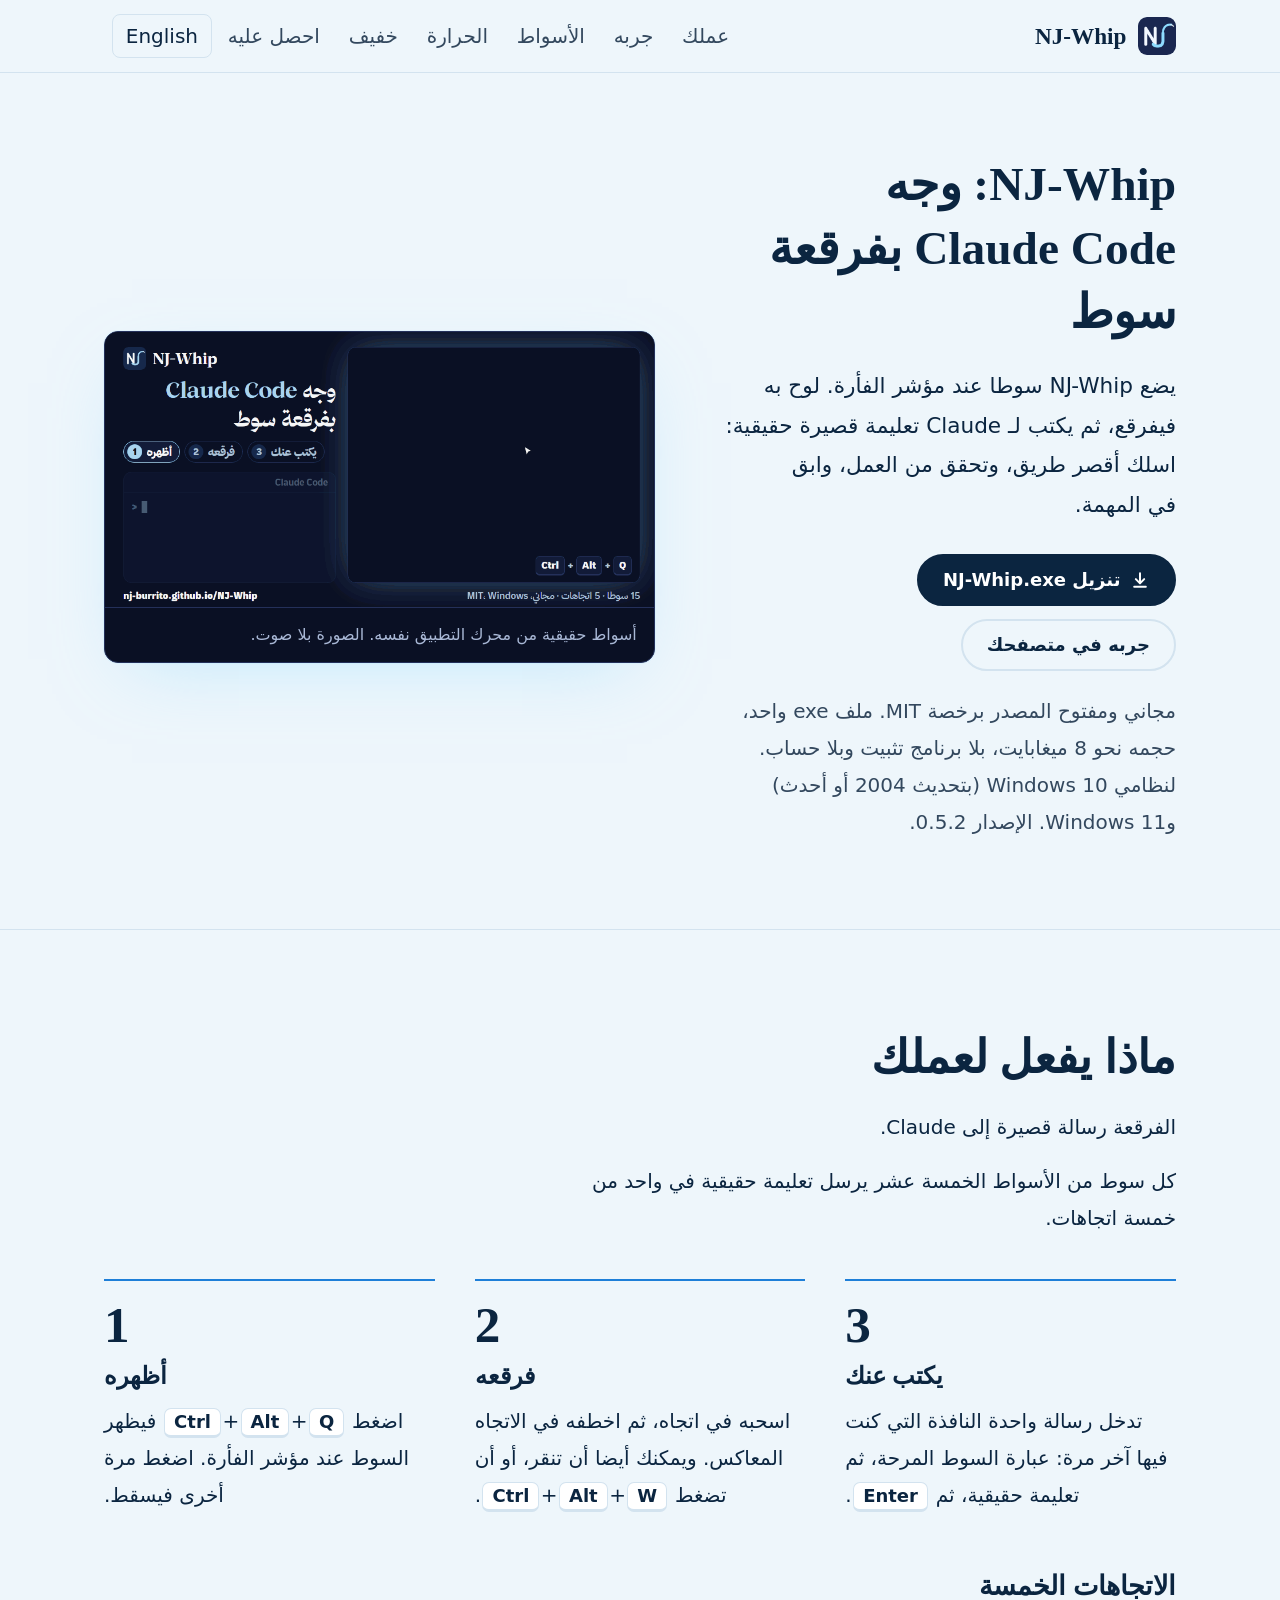
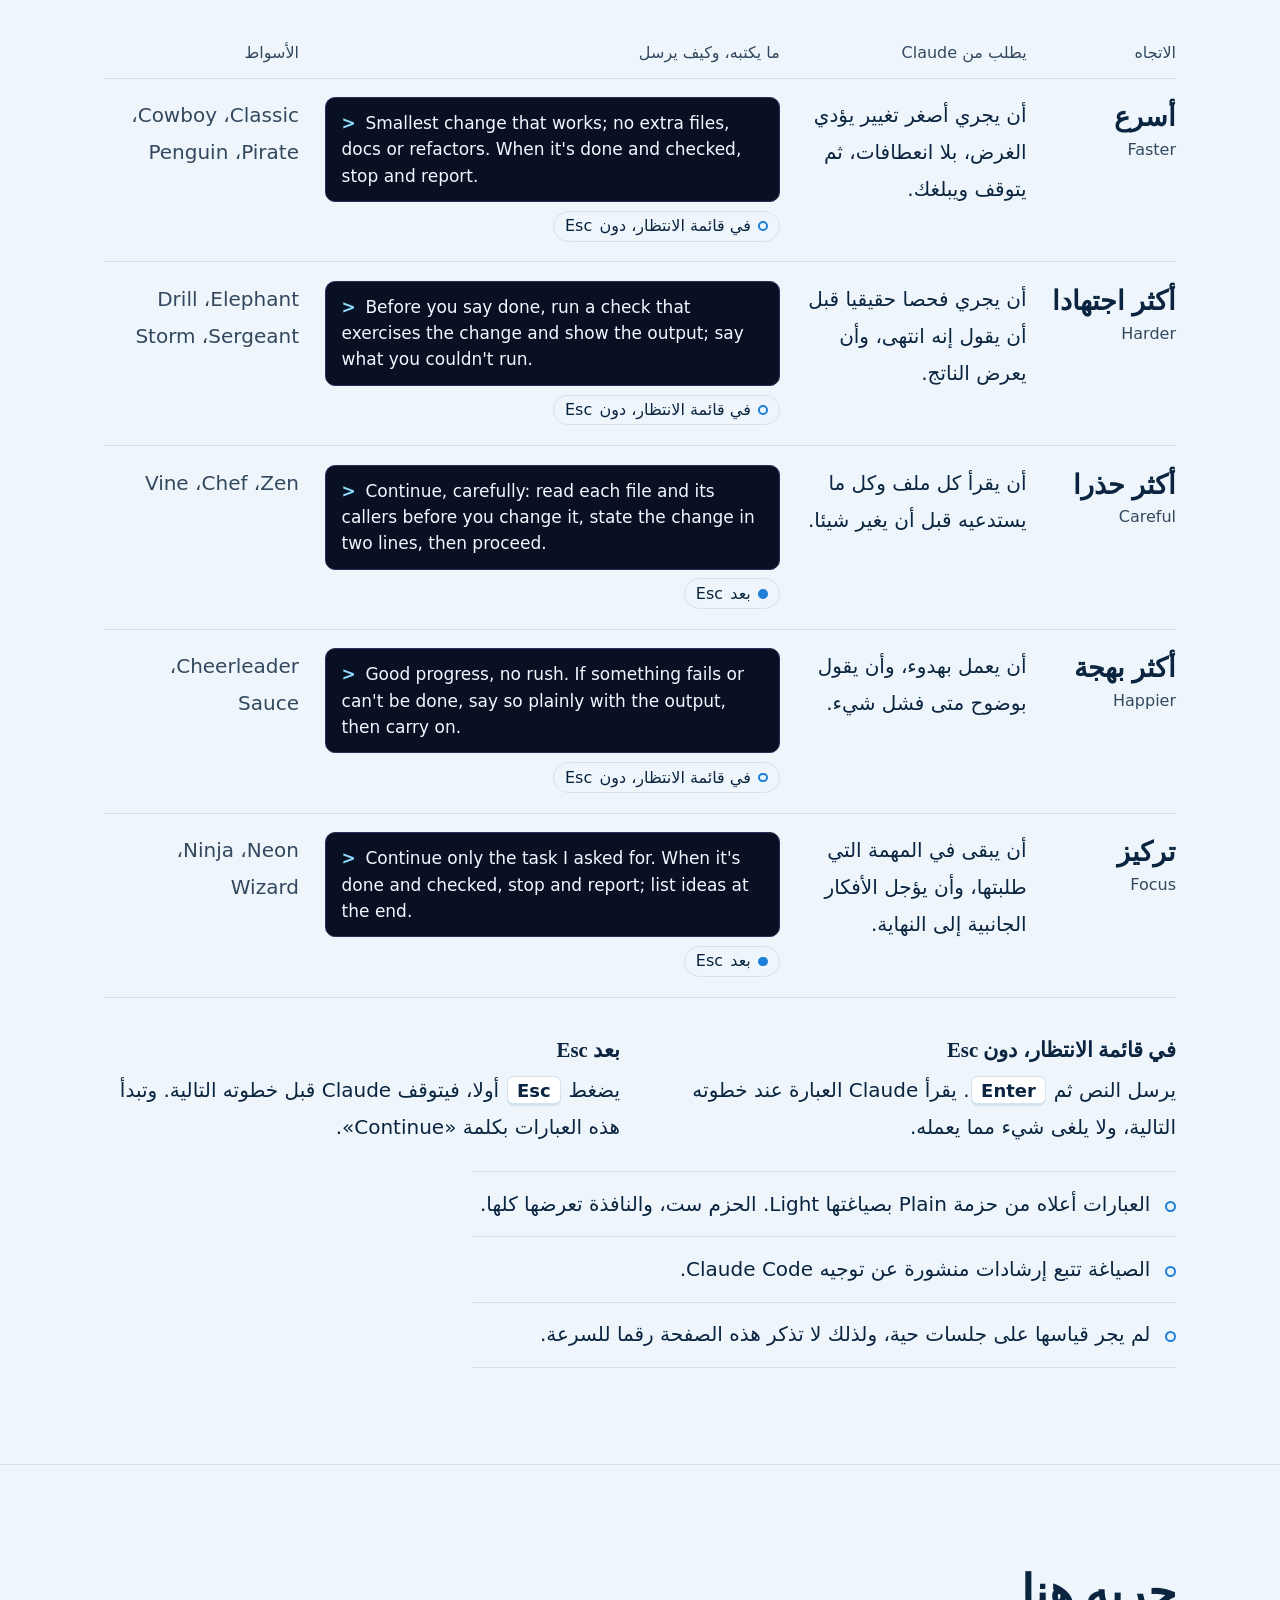
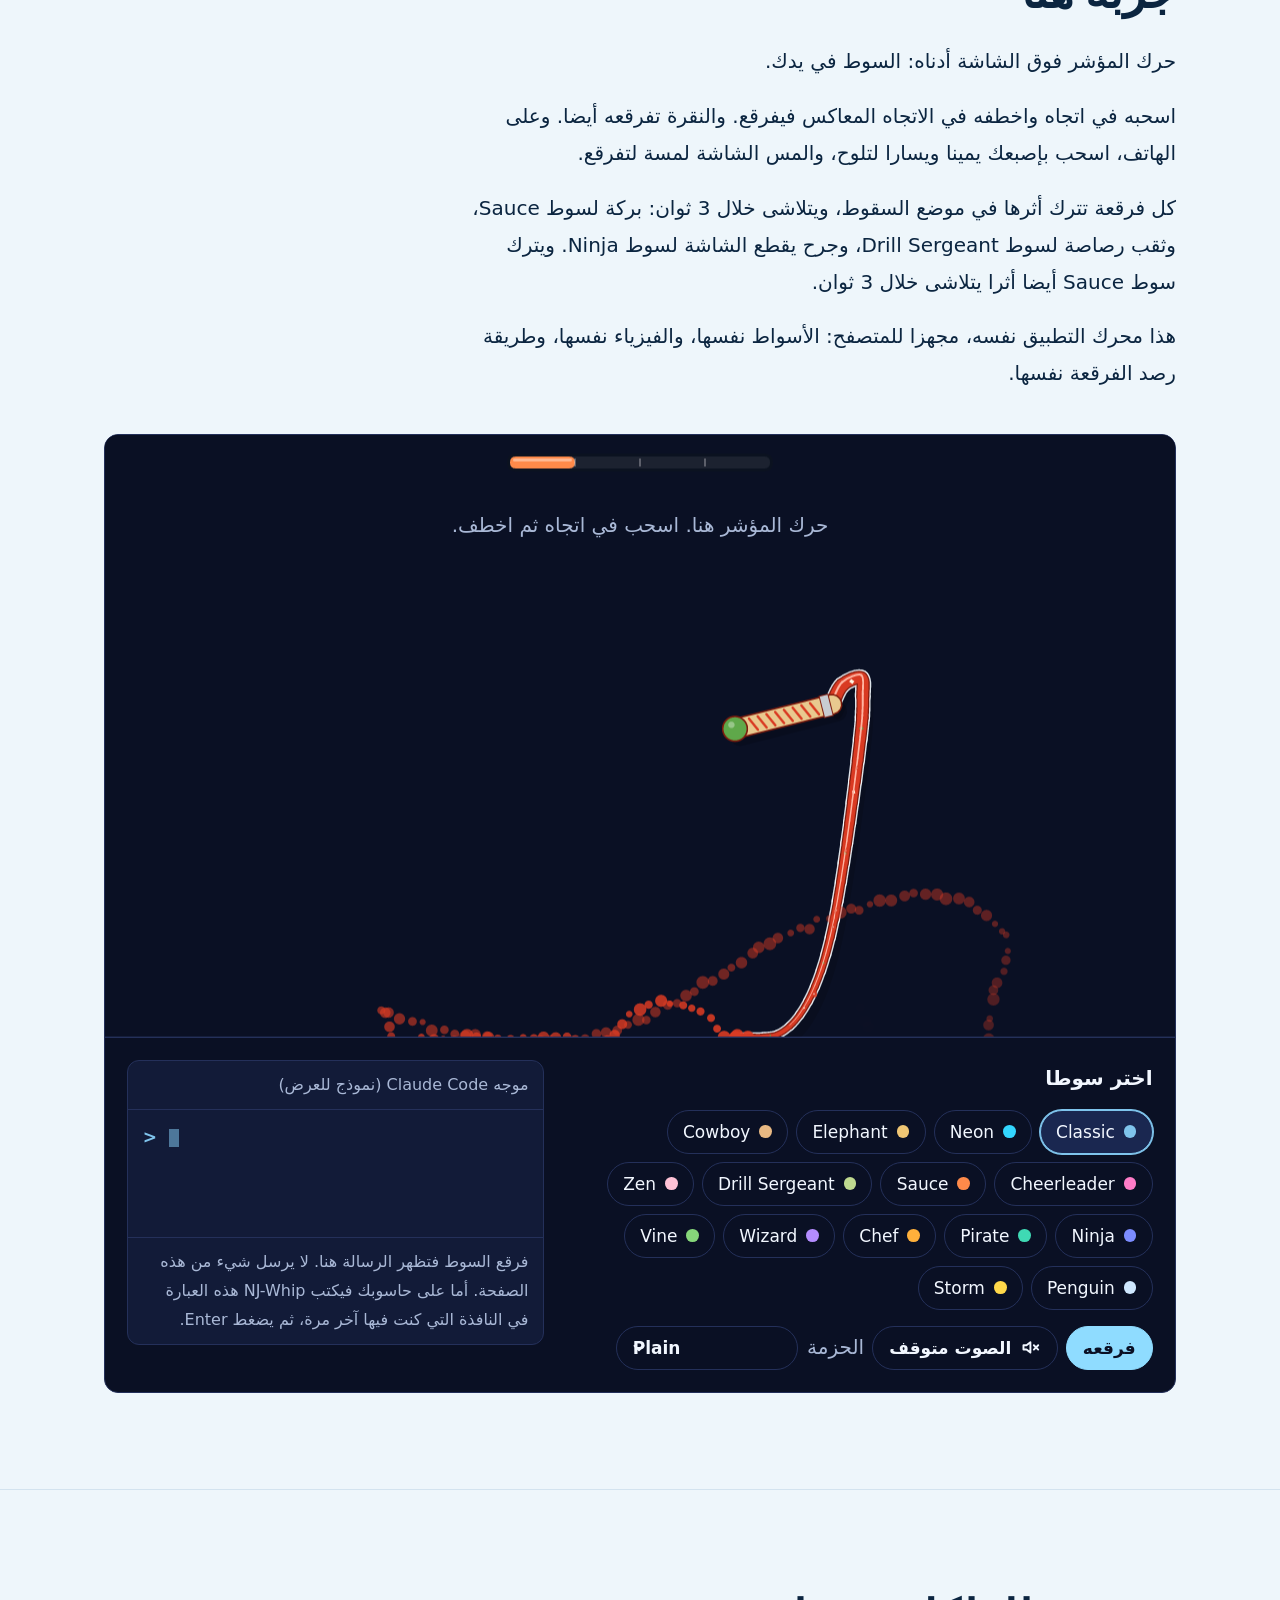
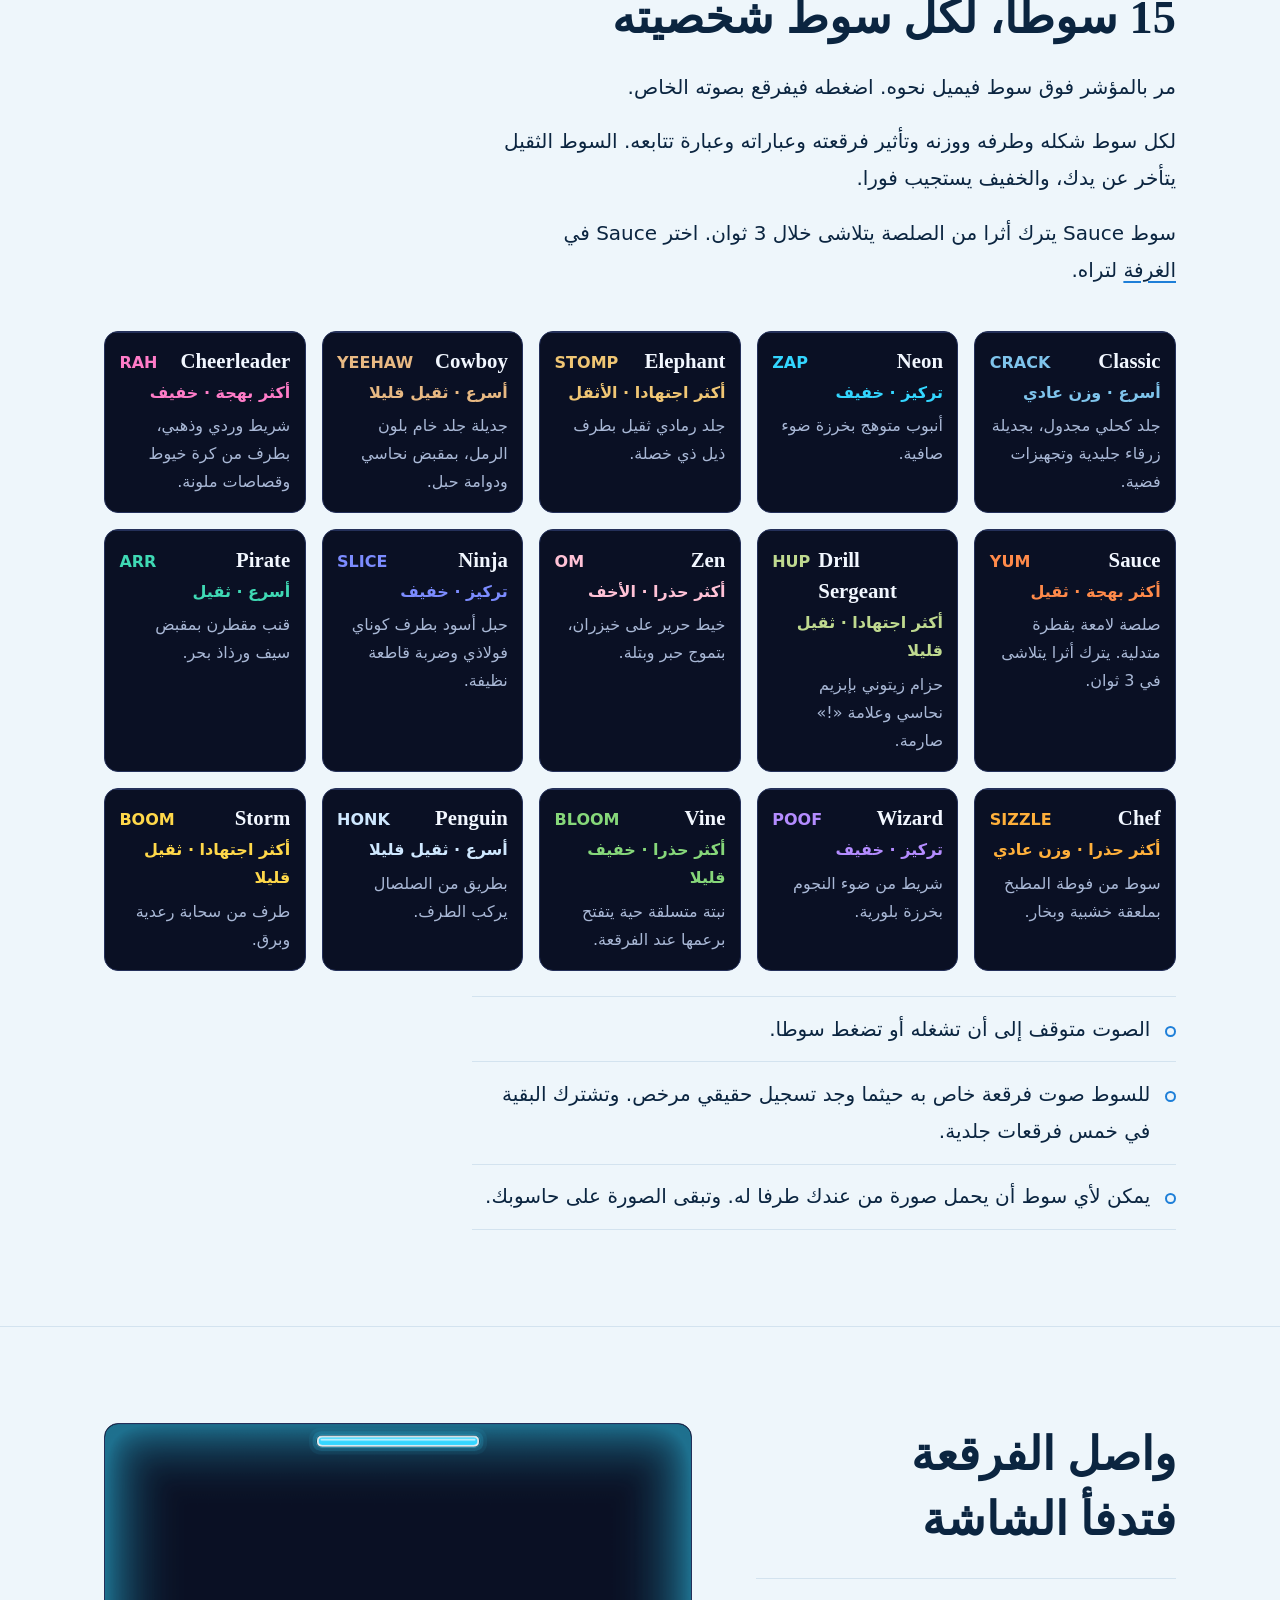
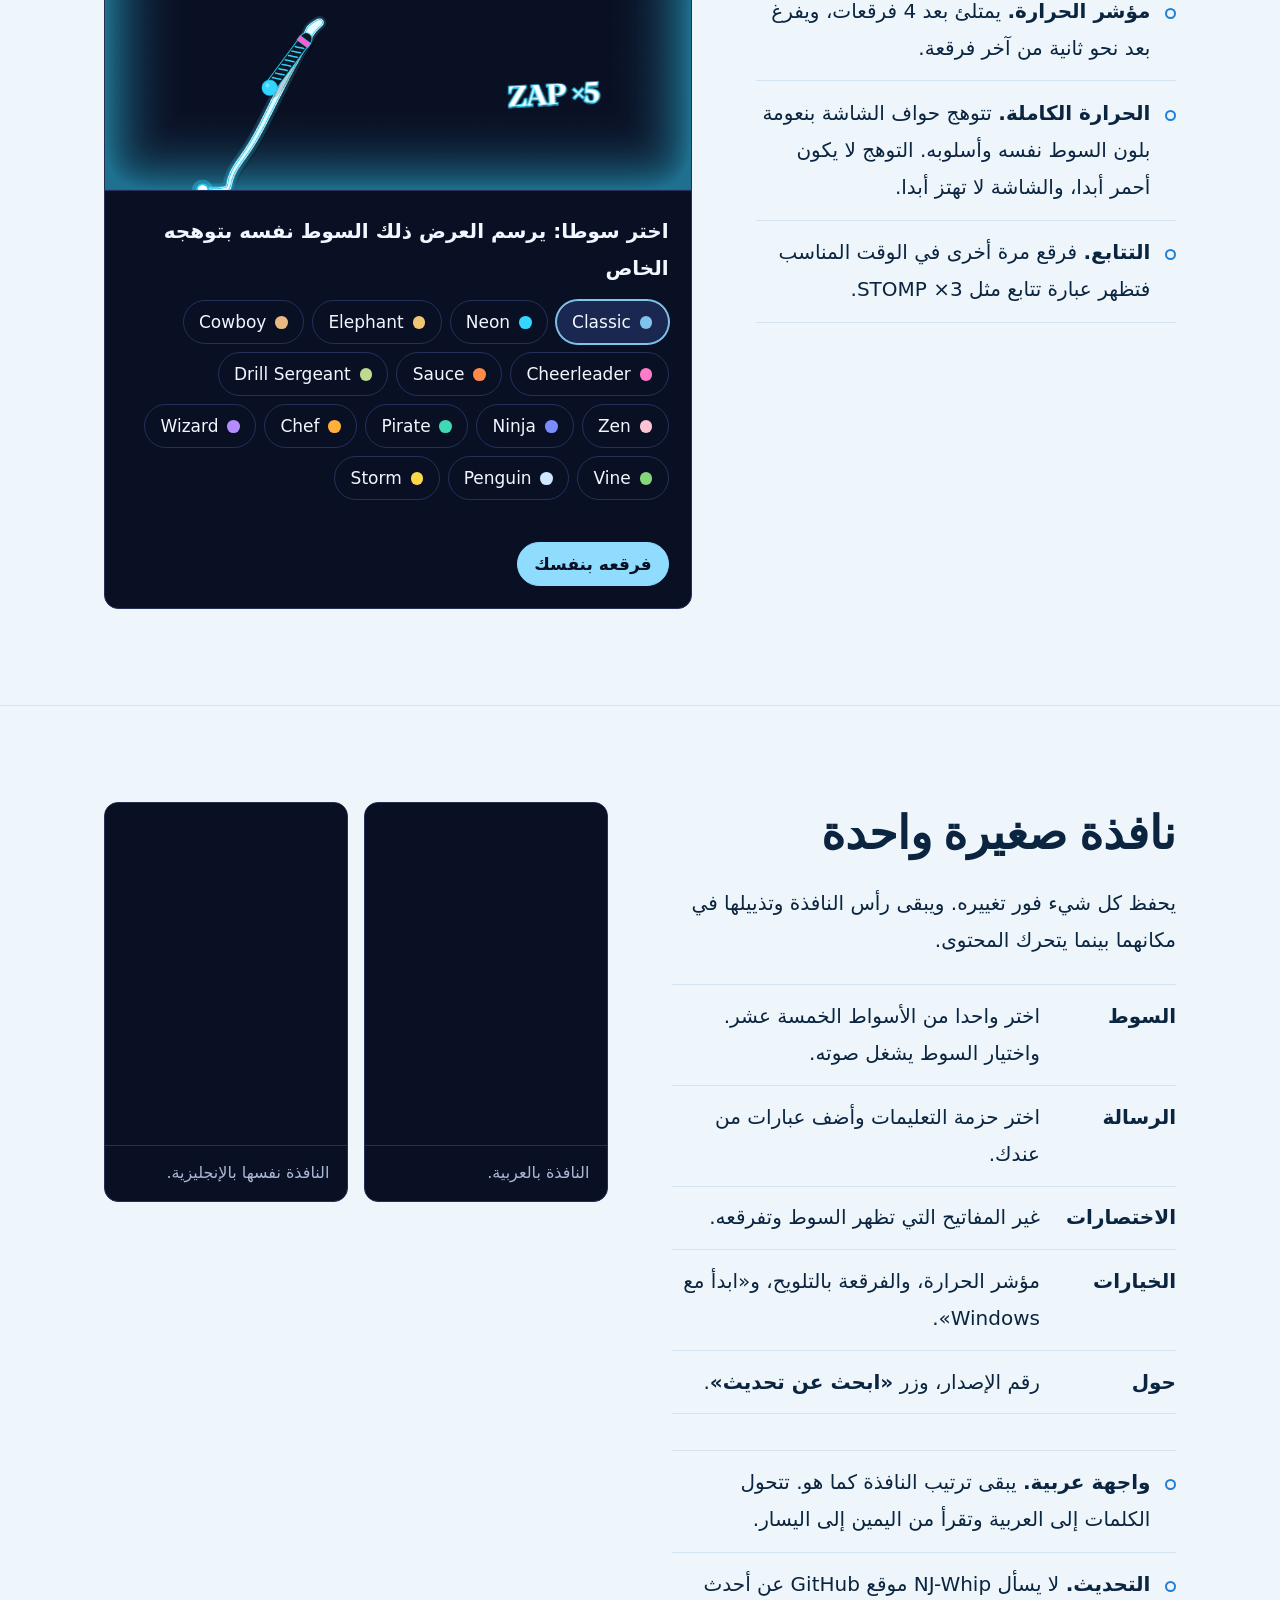
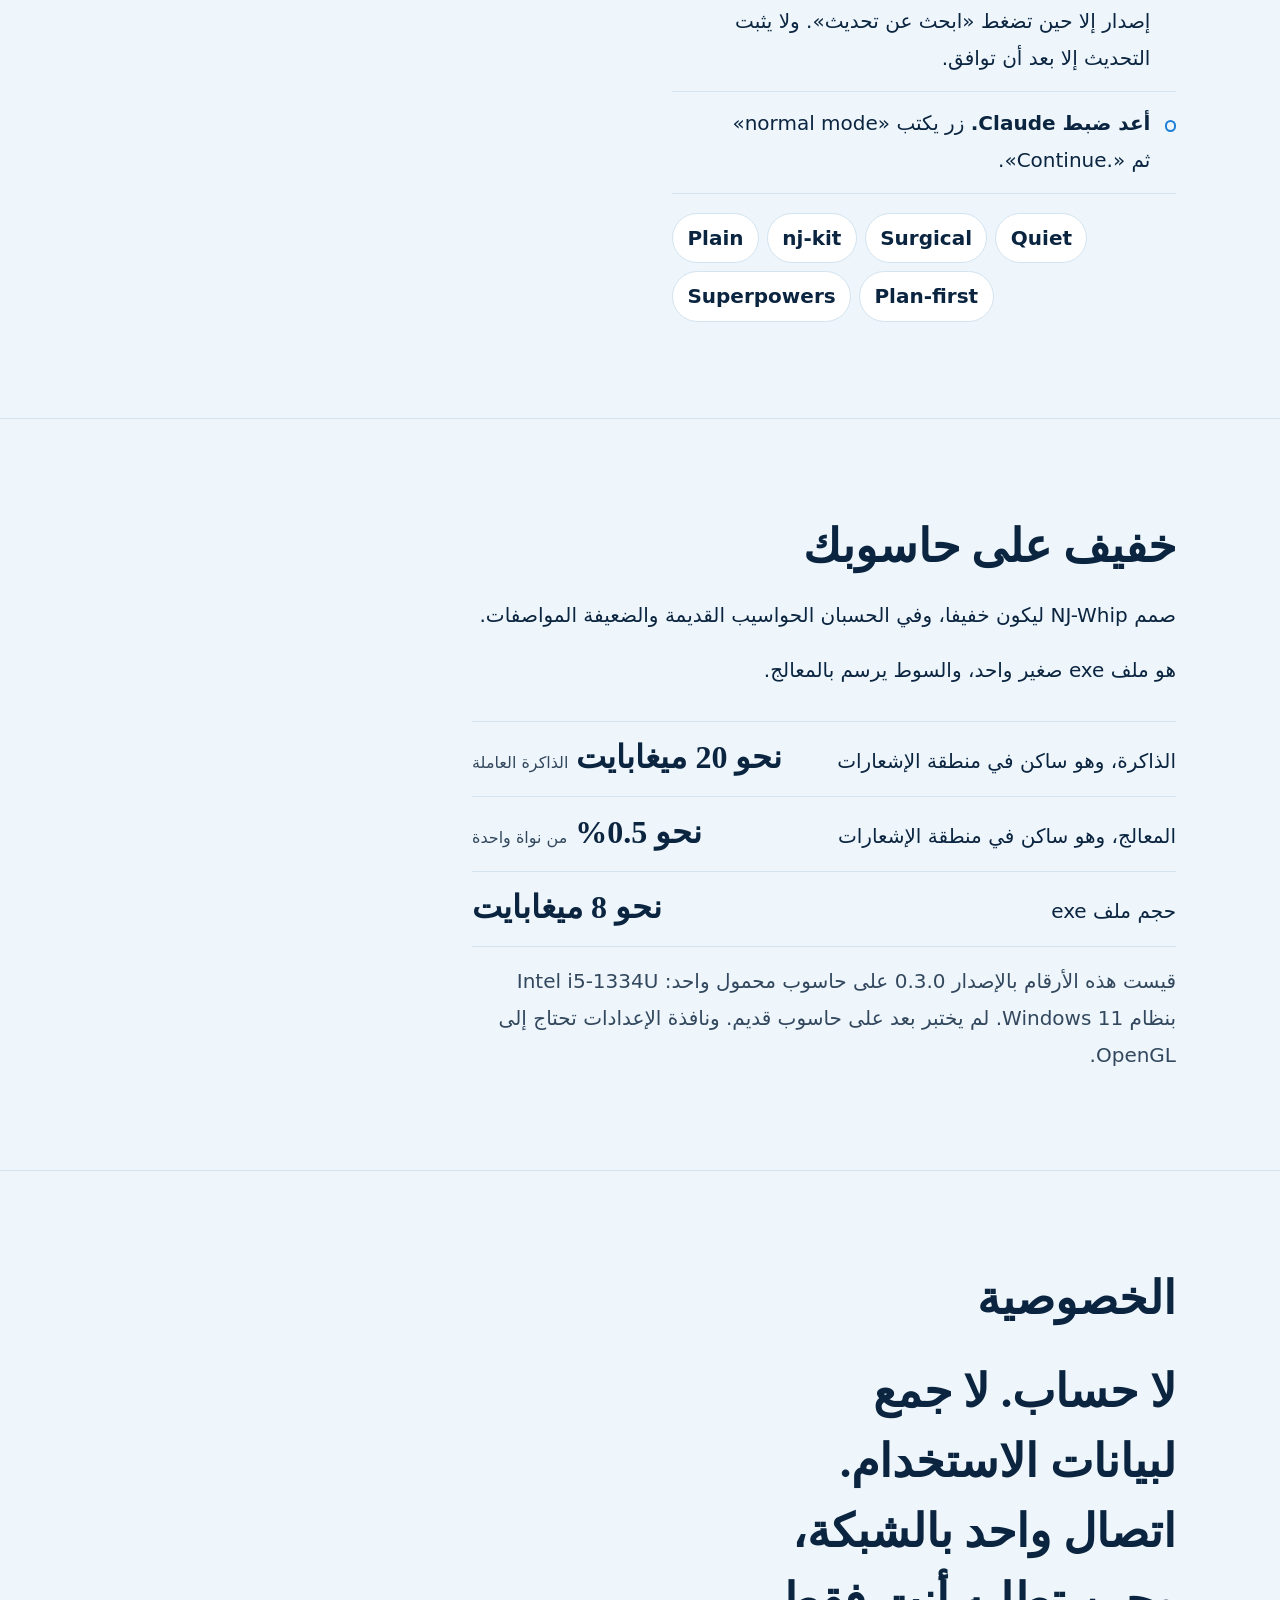
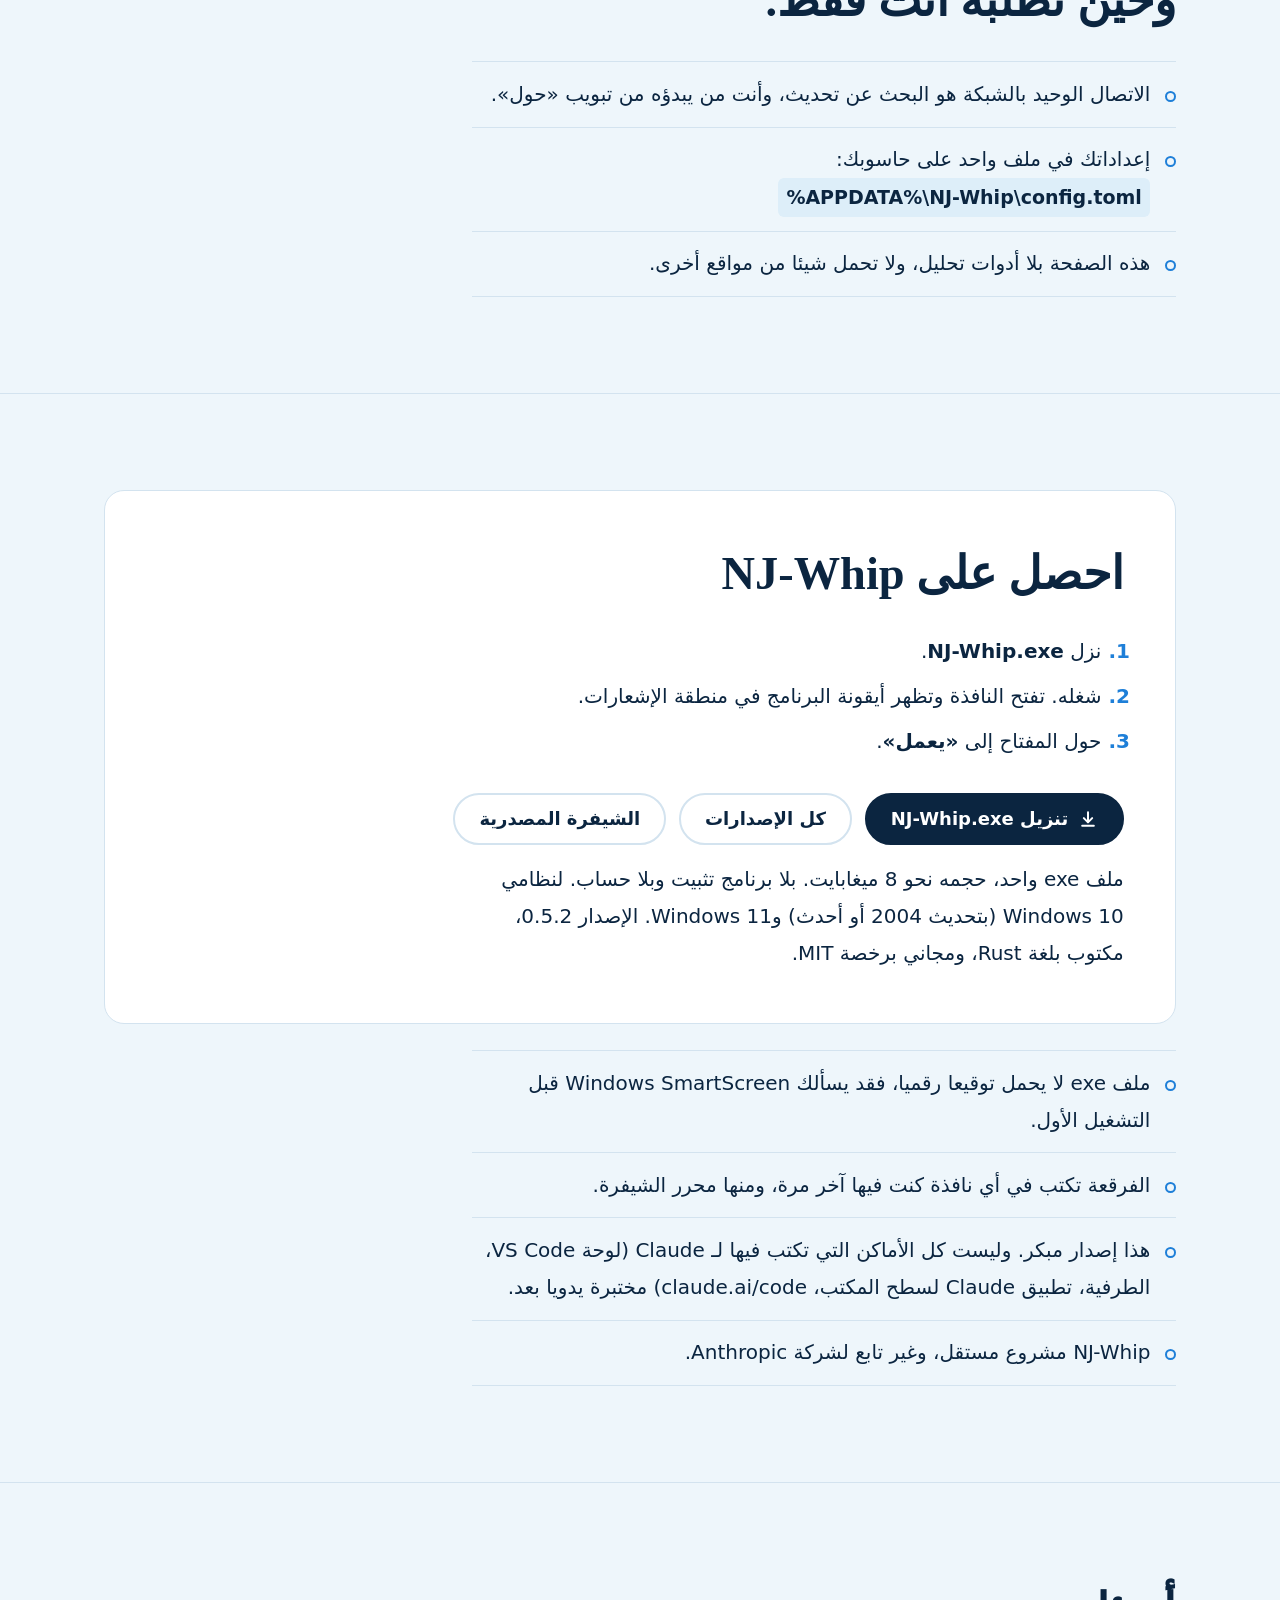
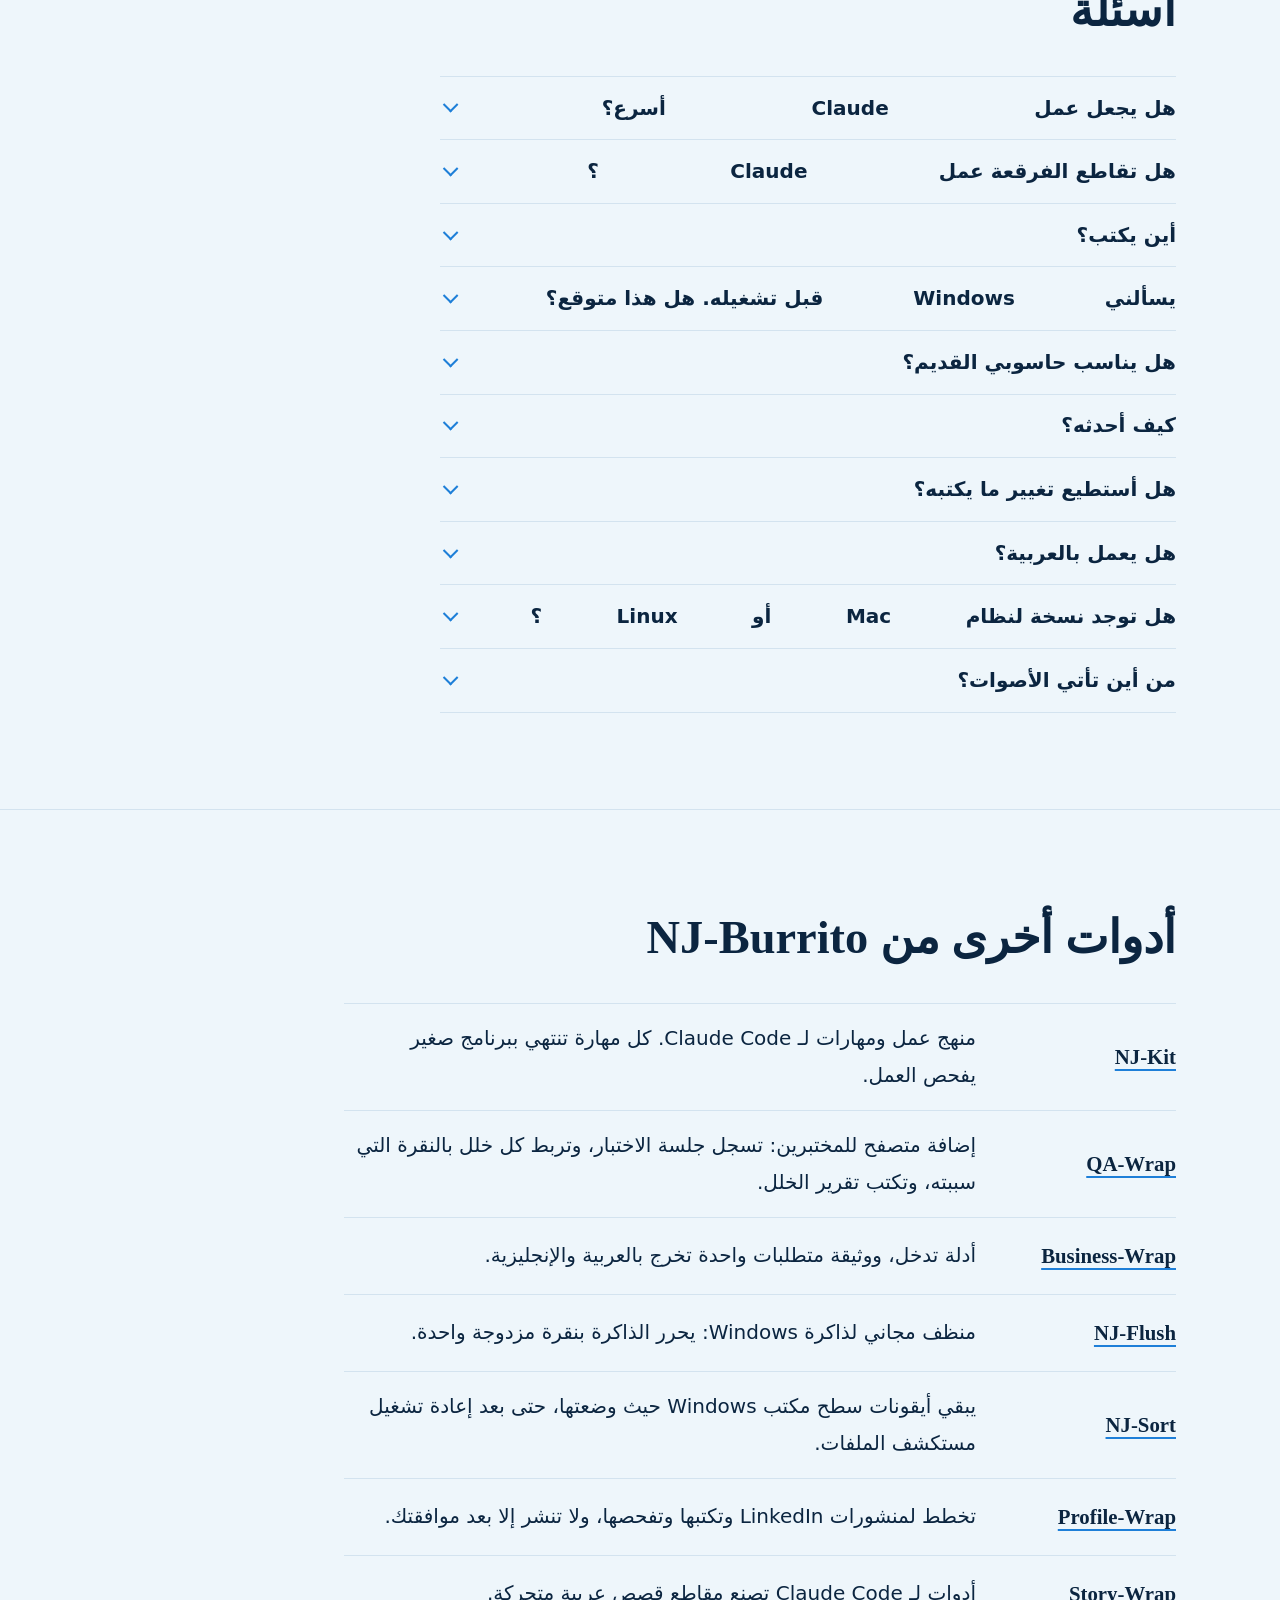
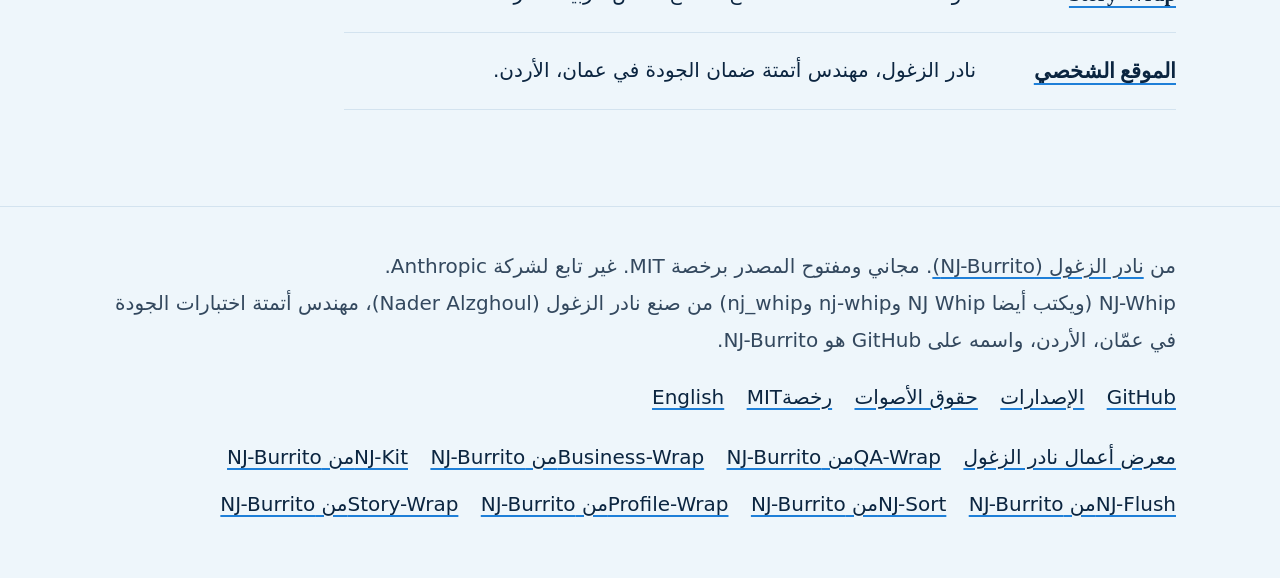
==== commit 64b7cc51: "SEO: complete NJ-Burrito tools cross-links (NJ-Flush, NJ-Sort, Story-Wrap site), sameAs, llms.txt, R" ====
--- a/docs/ar/index.html
+++ b/docs/ar/index.html
@@ -46,7 +46,7 @@
 {"@context":"https://schema.org","@graph":[
 {"@type":"WebPage","@id":"https://nj-burrito.github.io/NJ-Whip/ar/#page","url":"https://nj-burrito.github.io/NJ-Whip/ar/","name":"NJ-Whip: وجه Claude Code بفرقعة سوط","inLanguage":"ar","isPartOf":{"@id":"https://nj-burrito.github.io/NJ-Whip/#website"},"about":{"@id":"https://nj-burrito.github.io/NJ-Whip/#app"}},
 {"@type":"WebSite","@id":"https://nj-burrito.github.io/NJ-Whip/#website","name":"NJ-Whip","url":"https://nj-burrito.github.io/NJ-Whip/","inLanguage":["en","ar"],"publisher":{"@id":"https://nj-burrito.github.io/#person"}},
-{"@type":"Person","@id":"https://nj-burrito.github.io/#person","name":"Nader Alzghoul","alternateName":["نادر الزغول","NJ-Burrito","NJ Burrito","NJBurrito","NJ"],"jobTitle":"QA Automation Engineer","address":{"@type":"PostalAddress","addressLocality":"Amman","addressCountry":"JO"},"url":"https://nj-burrito.github.io/","sameAs":["https://github.com/NJ-Burrito","https://nj-burrito.github.io/NJ-Whip/","https://nj-burrito.github.io/QA-Wrap/","https://nj-burrito.github.io/Business-Wrap/","https://nj-burrito.github.io/NJ-Kit/","https://nj-burrito.github.io/NJ-Flush/","https://nj-burrito.github.io/Profile-Wrap/","https://github.com/NJ-Burrito/Story-Wrap"]},
+{"@type":"Person","@id":"https://nj-burrito.github.io/#person","name":"Nader Alzghoul","alternateName":["نادر الزغول","NJ-Burrito","NJ Burrito","NJBurrito","NJ"],"jobTitle":"QA Automation Engineer","address":{"@type":"PostalAddress","addressLocality":"Amman","addressCountry":"JO"},"url":"https://nj-burrito.github.io/","sameAs":["https://github.com/NJ-Burrito","https://nj-burrito.github.io/NJ-Whip/","https://nj-burrito.github.io/QA-Wrap/","https://nj-burrito.github.io/Business-Wrap/","https://nj-burrito.github.io/NJ-Kit/","https://nj-burrito.github.io/NJ-Flush/","https://nj-burrito.github.io/NJ-Sort/","https://nj-burrito.github.io/Profile-Wrap/","https://nj-burrito.github.io/story-wrap/","https://github.com/NJ-Burrito/Story-Wrap"]},
 {"@type":"SoftwareApplication","@id":"https://nj-burrito.github.io/NJ-Whip/#app","name":"NJ-Whip","description":"سوط مجاني ومفتوح المصدر يظهر على الشاشة لـ Claude Code على Windows. فرقعه بالتلويح أو بالنقر أو باختصار لوحة المفاتيح، فيكتب تعليمة قصيرة واحدة في النافذة التي كنت فيها آخر مرة.","applicationCategory":"DeveloperApplication","operatingSystem":"Windows 10 version 2004 or later, Windows 11","softwareVersion":"0.5.2","fileSize":"8 MB","url":"https://nj-burrito.github.io/NJ-Whip/ar/","downloadUrl":"https://github.com/NJ-Burrito/NJ-Whip/releases/latest/download/NJ-Whip.exe","codeRepository":"https://github.com/NJ-Burrito/NJ-Whip","sameAs":["https://github.com/NJ-Burrito/NJ-Whip"],"license":"https://opensource.org/licenses/MIT","isAccessibleForFree":true,"offers":{"@type":"Offer","price":"0","priceCurrency":"USD"},"inLanguage":["en","ar"],"image":"https://nj-burrito.github.io/NJ-Whip/assets/og.png","screenshot":"https://nj-burrito.github.io/NJ-Whip/assets/settings-ar.png","author":{"@id":"https://nj-burrito.github.io/#person"},"alternateName":["NJ Whip","nj-whip","nj_whip","NJ_Whip","NJWhip","njwhip"]},
 {"@type":"FAQPage","@id":"https://nj-burrito.github.io/NJ-Whip/ar/#faq","inLanguage":"ar","mainEntity":[{"@type":"Question","name":"هل يجعل NJ-Whip عمل Claude أسرع؟","acceptedAnswer":{"@type":"Answer","text":"يرسل تعليمة تطلب أصغر تغيير يؤدي الغرض وبلا انعطافات. والصياغة تتبع إرشادات منشورة عن توجيه Claude Code. لم يقس أثره على جلسات حية، فلا يوجد رقم للسرعة نذكره."}},{"@type":"Question","name":"هل تقاطع الفرقعة عمل Claude؟","acceptedAnswer":{"@type":"Answer","text":"عبارات Faster و Harder و Happier تدخل قائمة الانتظار دون Esc، فلا يلغى شيء مما يعمله Claude. وعبارات Careful و Focus ترسل بعد Esc، فيتوقف Claude قبل خطوته التالية."}},{"@type":"Question","name":"كيف أحدث NJ-Whip؟","acceptedAnswer":{"@type":"Answer","text":"افتح تبويب «حول» واضغط «ابحث عن تحديث». لا يسأل NJ-Whip موقع GitHub عن أحدث إصدار إلا حين تضغط هذا الزر، ولا يثبت التحديث إلا بعد أن توافق."}},{"@type":"Question","name":"هل NJ-Whip من صنع Anthropic؟","acceptedAnswer":{"@type":"Answer","text":"لا. هو مشروع مستقل من نادر الزغول، وغير تابع لشركة Anthropic."}}]}
 ]}
@@ -504,6 +504,8 @@
       <li><a href="https://nj-burrito.github.io/NJ-Kit/ar/"><bdi dir="ltr" translate="no">NJ-Kit</bdi></a><p>منهج عمل ومهارات لـ <bdi dir="ltr" translate="no">Claude Code</bdi>. كل مهارة تنتهي ببرنامج صغير يفحص العمل.</p></li>
       <li><a href="https://nj-burrito.github.io/QA-Wrap/"><bdi dir="ltr" translate="no">QA-Wrap</bdi></a><p>إضافة متصفح للمختبرين: تسجل جلسة الاختبار، وتربط كل خلل بالنقرة التي سببته، وتكتب تقرير الخلل.</p></li>
       <li><a href="https://nj-burrito.github.io/Business-Wrap/"><bdi dir="ltr" translate="no">Business-Wrap</bdi></a><p>أدلة تدخل، ووثيقة متطلبات واحدة تخرج بالعربية والإنجليزية.</p></li>
+      <li><a href="https://nj-burrito.github.io/NJ-Flush/"><bdi dir="ltr" translate="no">NJ-Flush</bdi></a><p>منظف مجاني لذاكرة <bdi dir="ltr" translate="no">Windows</bdi>: يحرر الذاكرة بنقرة مزدوجة واحدة.</p></li>
+      <li><a href="https://nj-burrito.github.io/NJ-Sort/"><bdi dir="ltr" translate="no">NJ-Sort</bdi></a><p>يبقي أيقونات سطح مكتب <bdi dir="ltr" translate="no">Windows</bdi> حيث وضعتها، حتى بعد إعادة تشغيل مستكشف الملفات.</p></li>
       <li><a href="https://nj-burrito.github.io/Profile-Wrap/"><bdi dir="ltr" translate="no">Profile-Wrap</bdi></a><p>تخطط لمنشورات <bdi dir="ltr" translate="no">LinkedIn</bdi> وتكتبها وتفحصها، ولا تنشر إلا بعد موافقتك.</p></li>
       <li><a href="https://nj-burrito.github.io/story-wrap/"><bdi dir="ltr" translate="no">Story-Wrap</bdi></a><p>أدوات لـ <bdi dir="ltr" translate="no">Claude Code</bdi> تصنع مقاطع قصص عربية متحركة.</p></li>
       <li><a href="https://nj-burrito.github.io/ar/">الموقع الشخصي</a><p>نادر الزغول، مهندس أتمتة ضمان الجودة في عمان، الأردن.</p></li>
@@ -530,8 +532,9 @@
       <a href="https://nj-burrito.github.io/Business-Wrap/"><bdi dir="ltr" translate="no">Business-Wrap</bdi> من NJ-Burrito</a>
       <a href="https://nj-burrito.github.io/NJ-Kit/"><bdi dir="ltr" translate="no">NJ-Kit</bdi> من NJ-Burrito</a>
       <a href="https://nj-burrito.github.io/NJ-Flush/"><bdi dir="ltr" translate="no">NJ-Flush</bdi> من NJ-Burrito</a>
+      <a href="https://nj-burrito.github.io/NJ-Sort/"><bdi dir="ltr" translate="no">NJ-Sort</bdi> من NJ-Burrito</a>
       <a href="https://nj-burrito.github.io/Profile-Wrap/"><bdi dir="ltr" translate="no">Profile-Wrap</bdi> من NJ-Burrito</a>
-      <a href="https://github.com/NJ-Burrito/Story-Wrap"><bdi dir="ltr" translate="no">Story-Wrap</bdi> من NJ-Burrito</a>
+      <a href="https://nj-burrito.github.io/story-wrap/"><bdi dir="ltr" translate="no">Story-Wrap</bdi> من NJ-Burrito</a>
     </nav>
   </div>
 </footer>
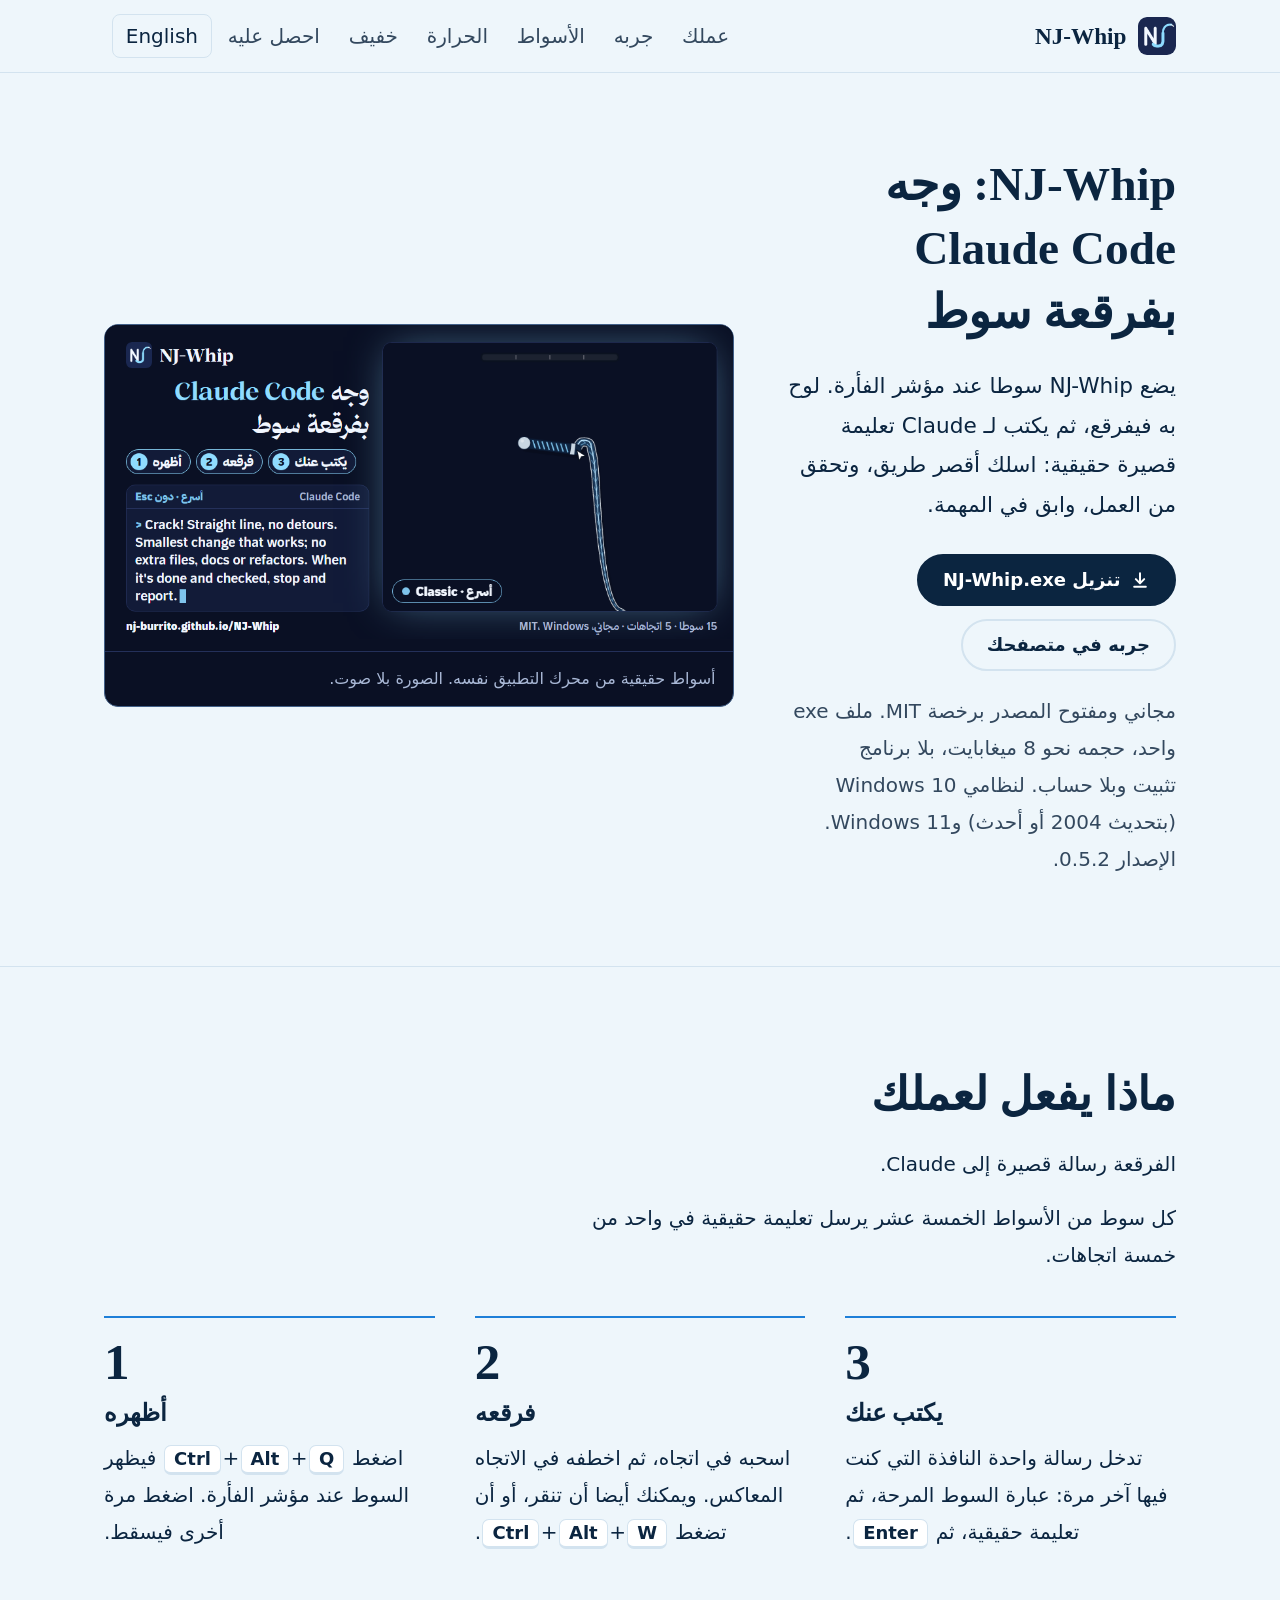
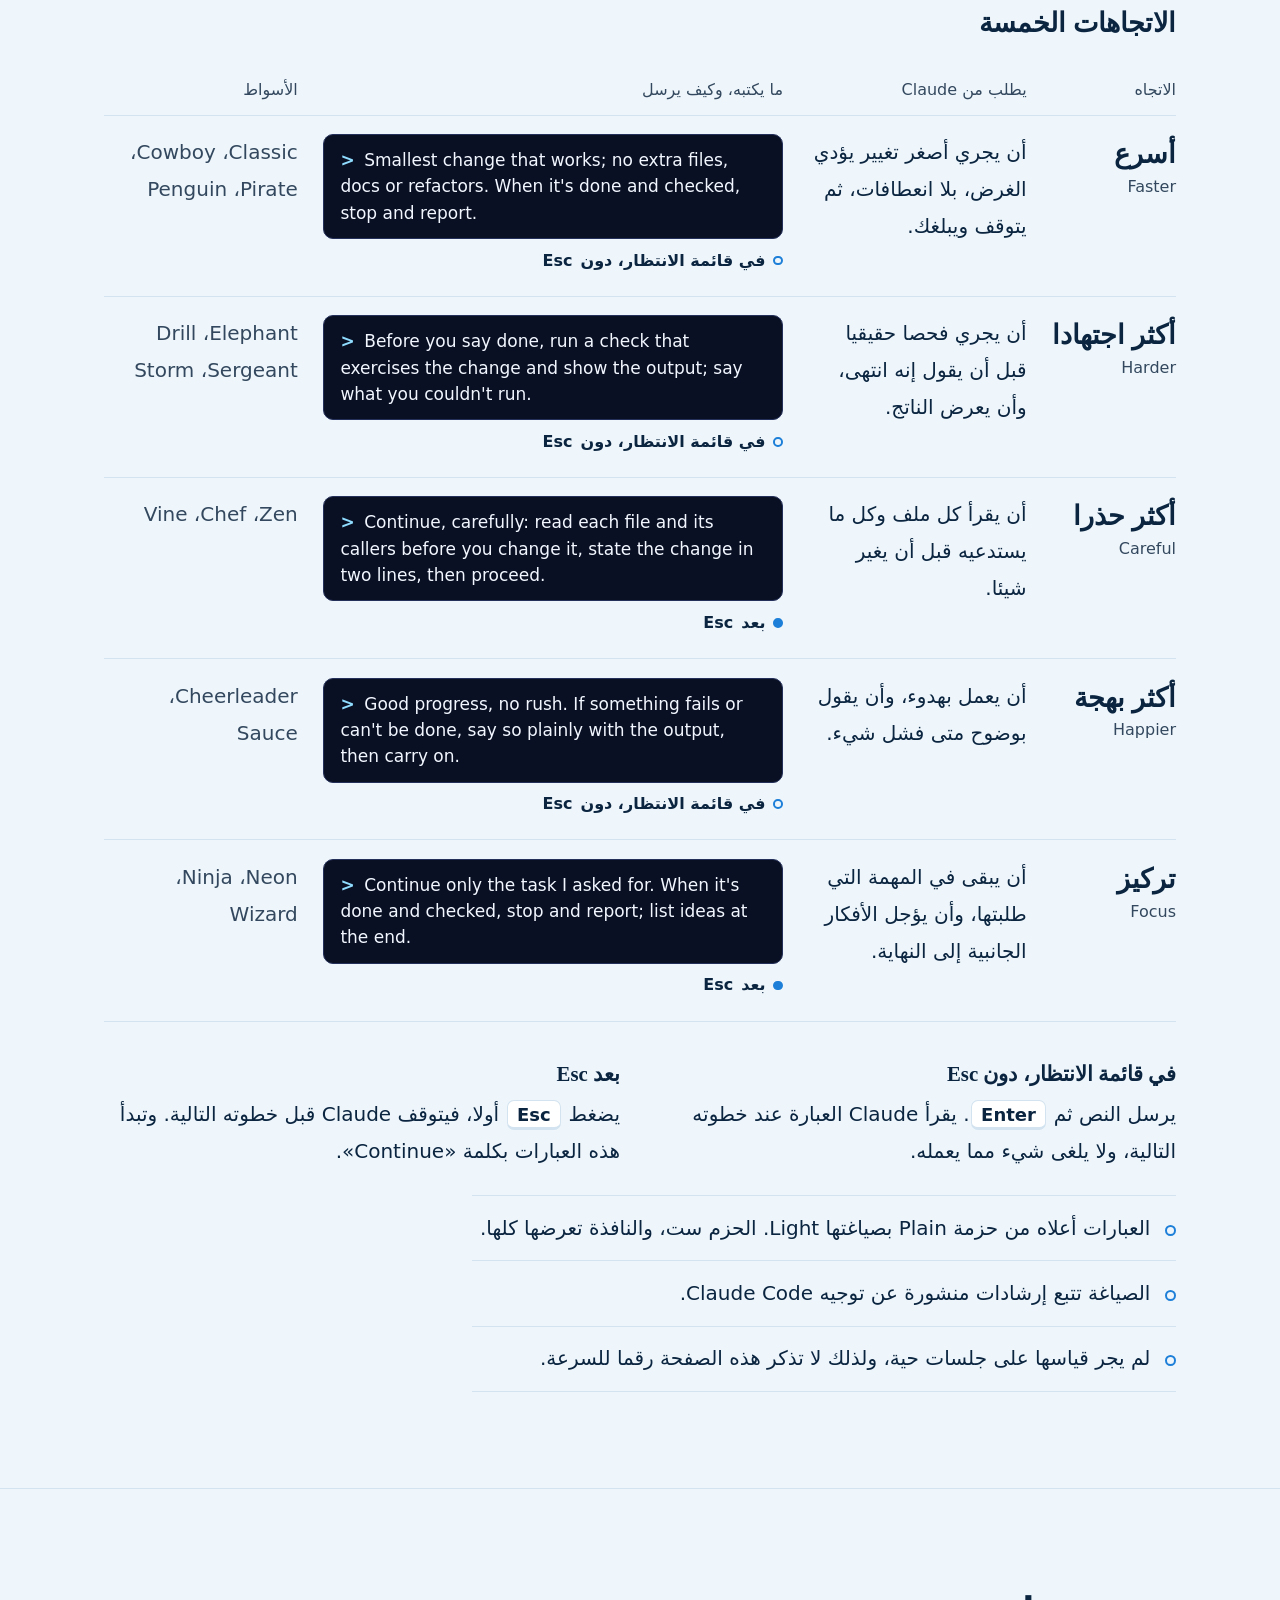
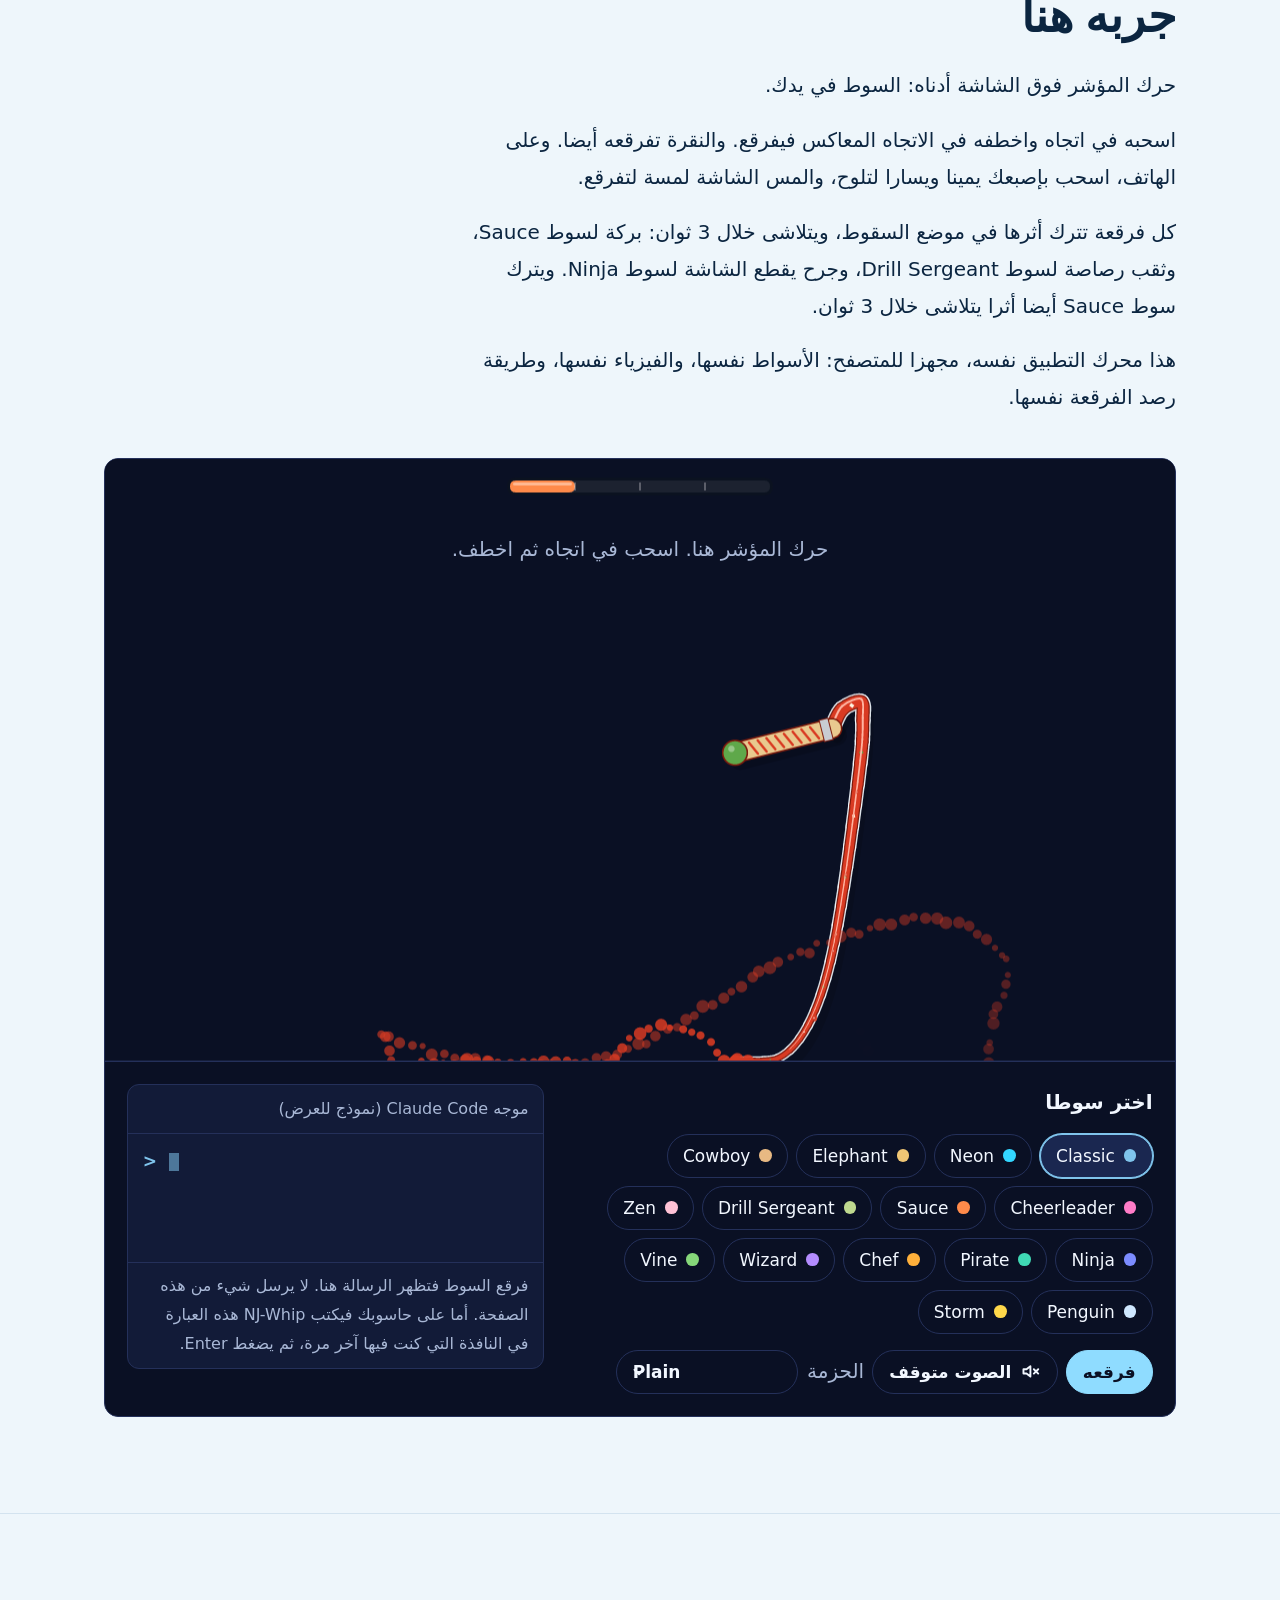
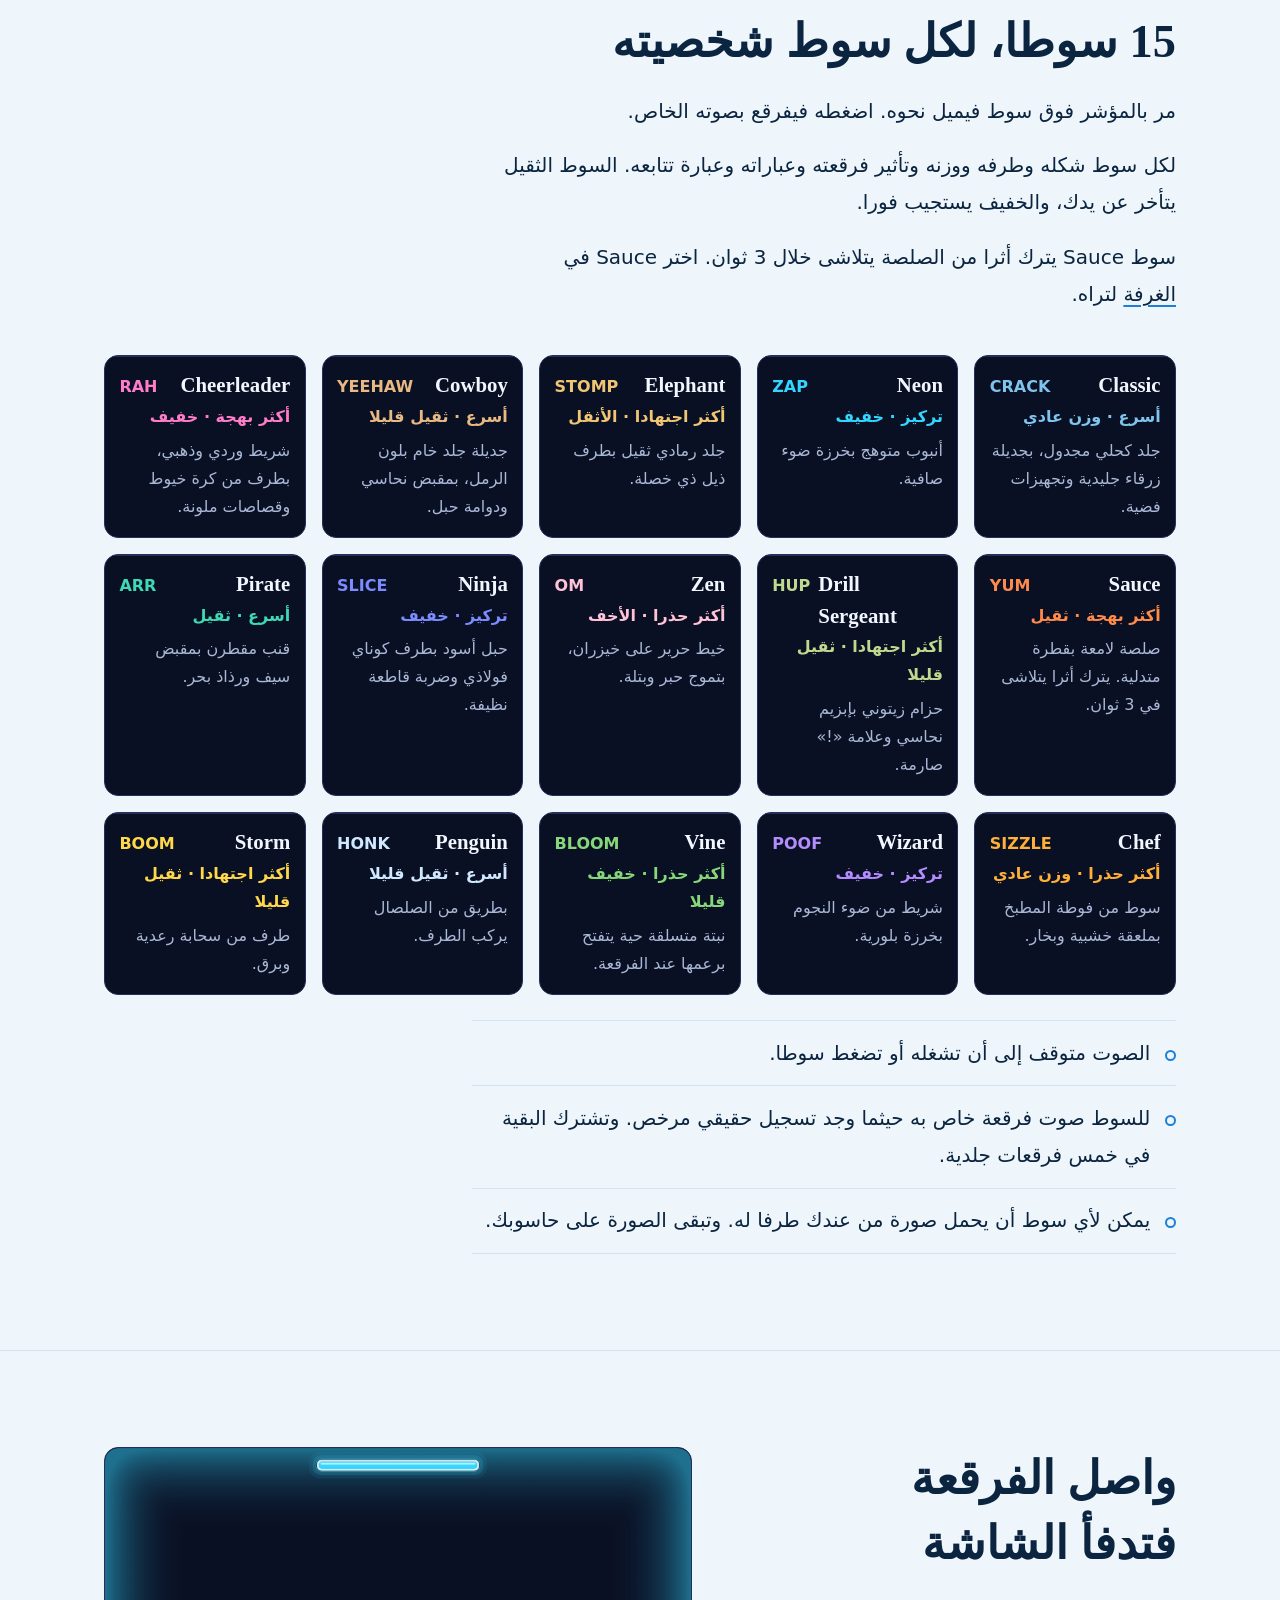
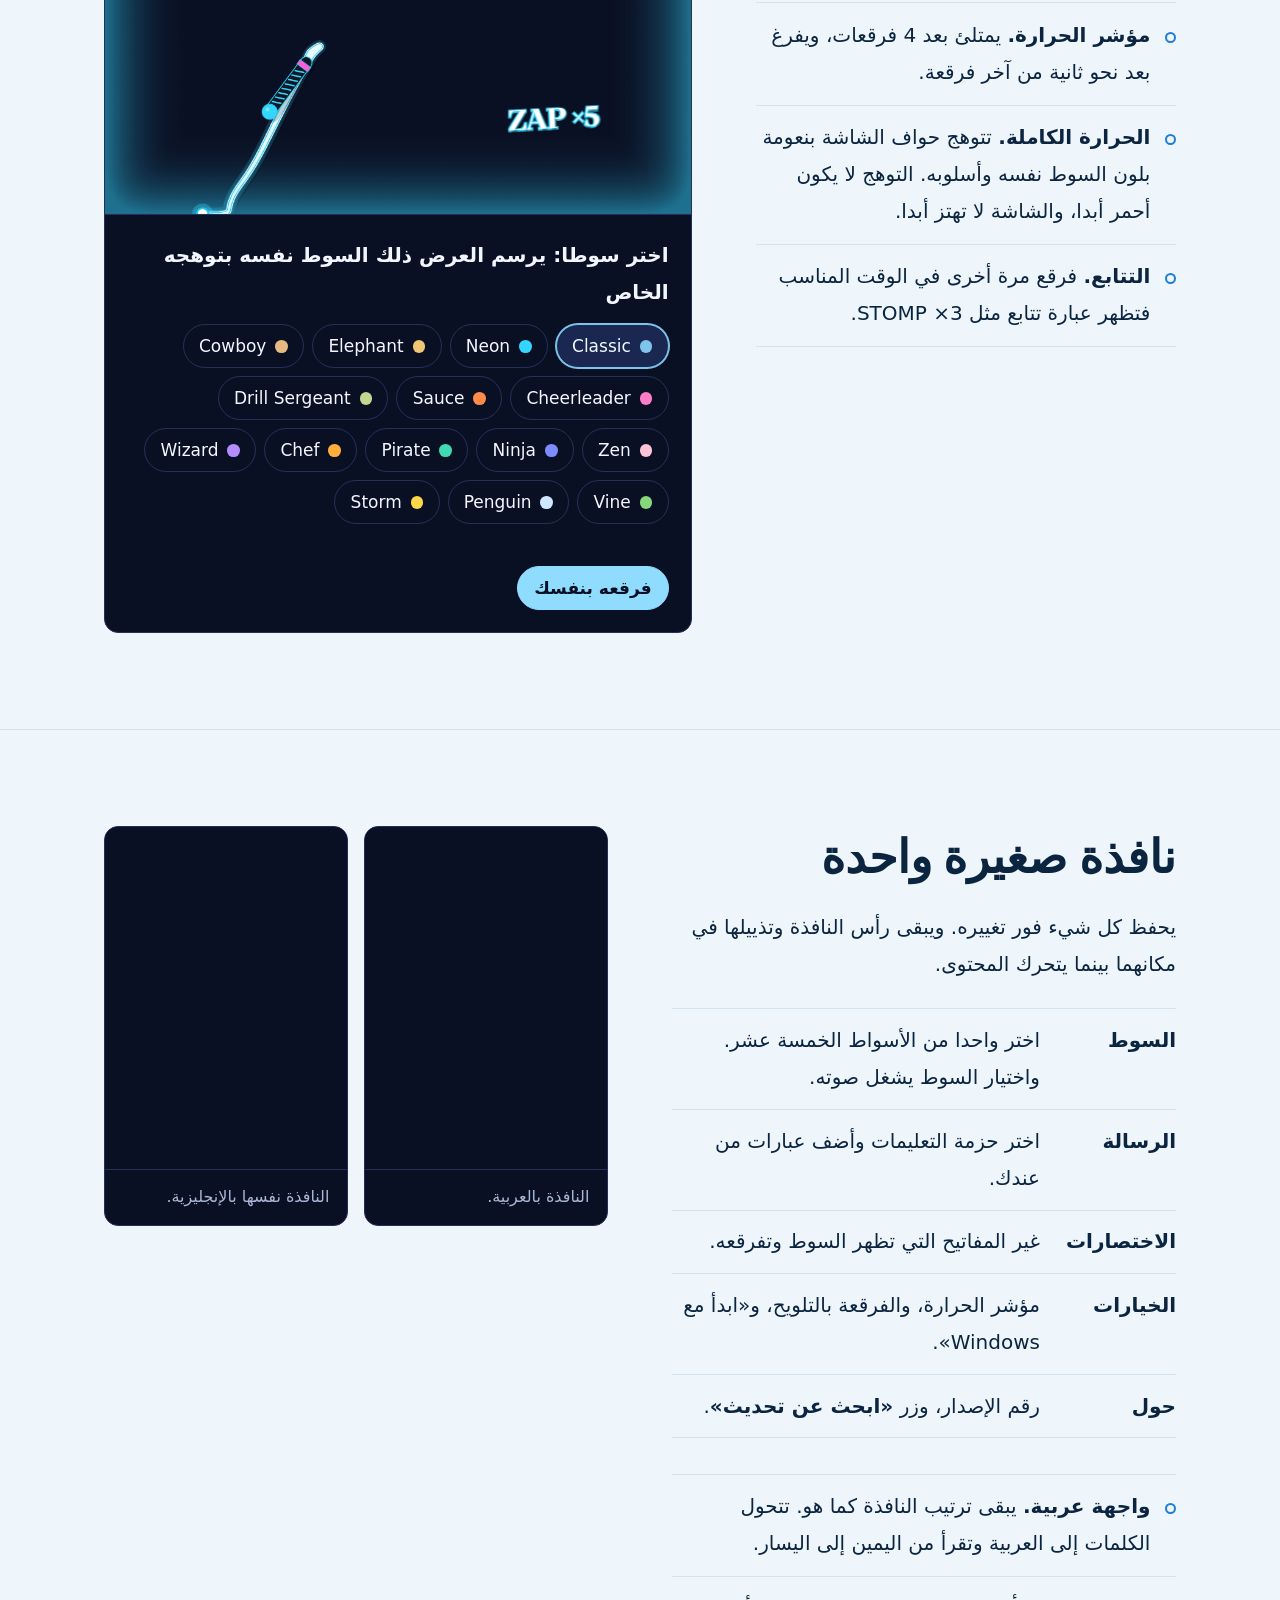
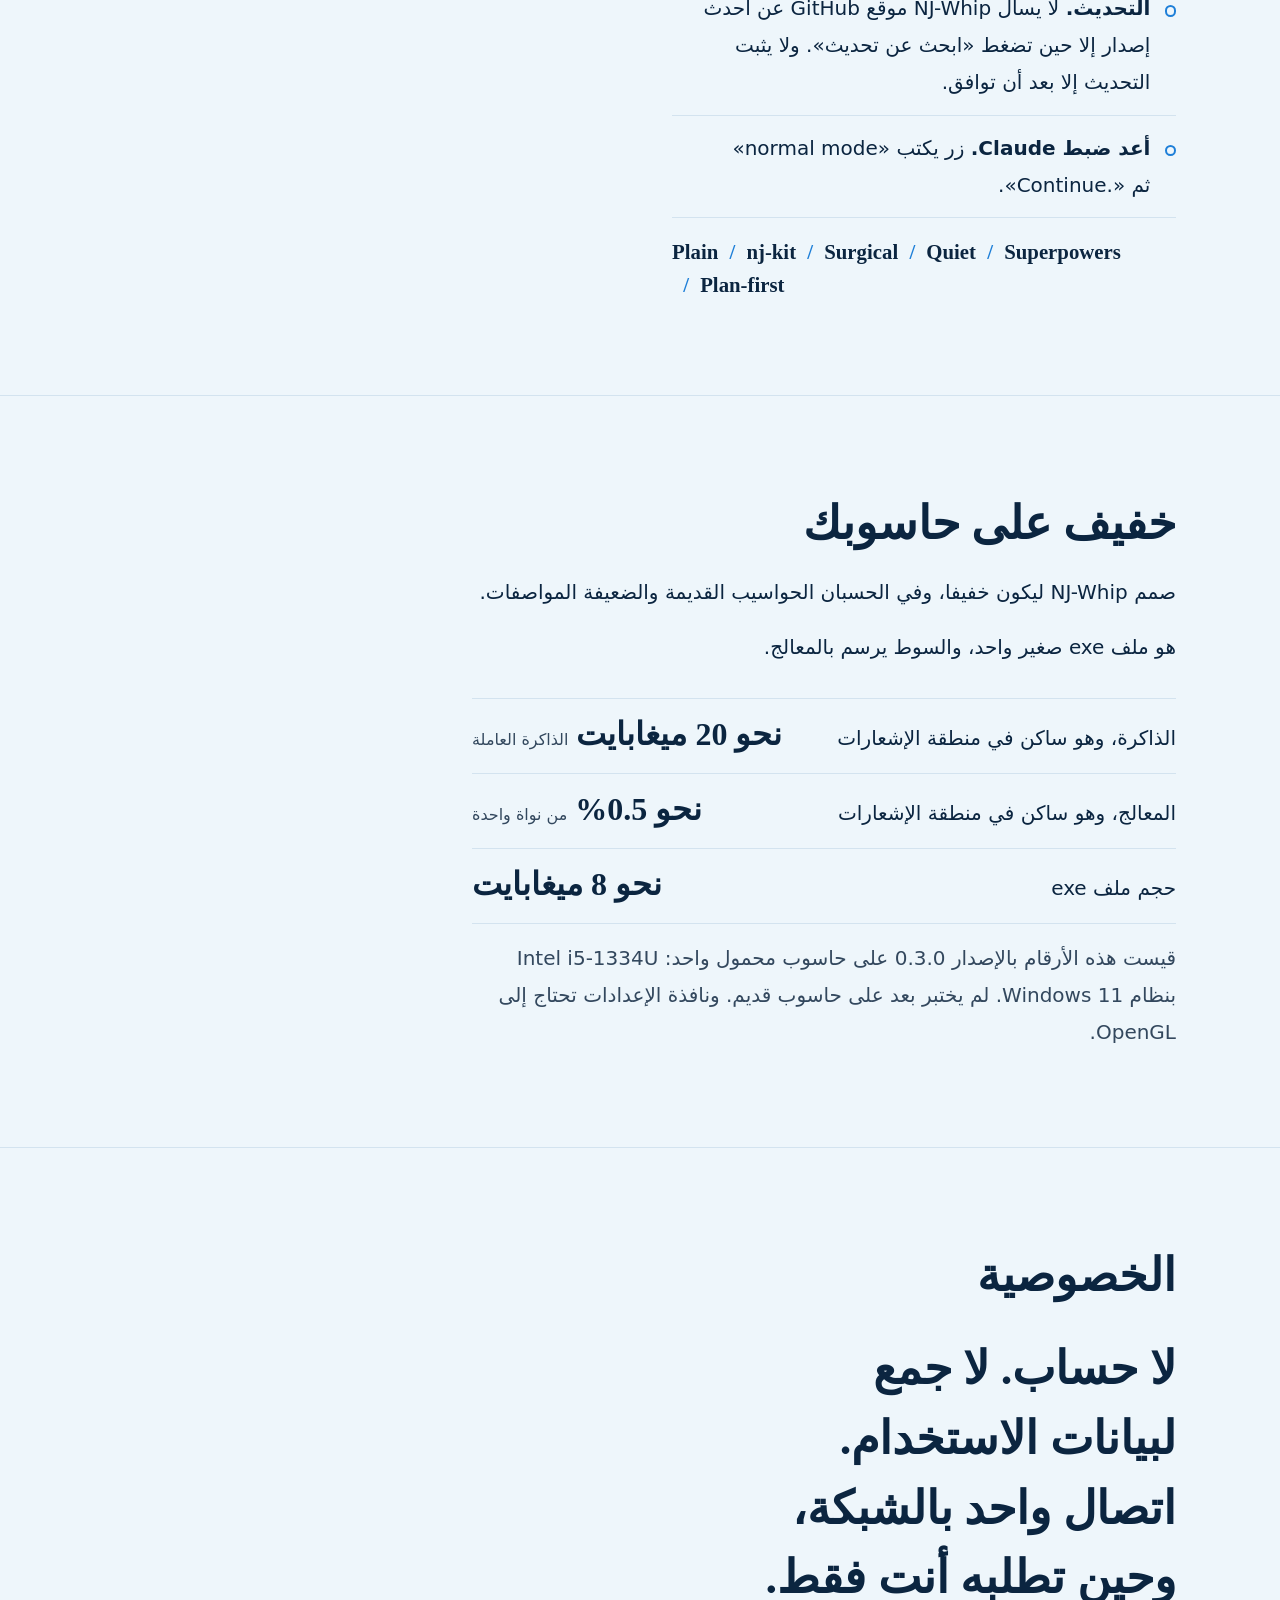
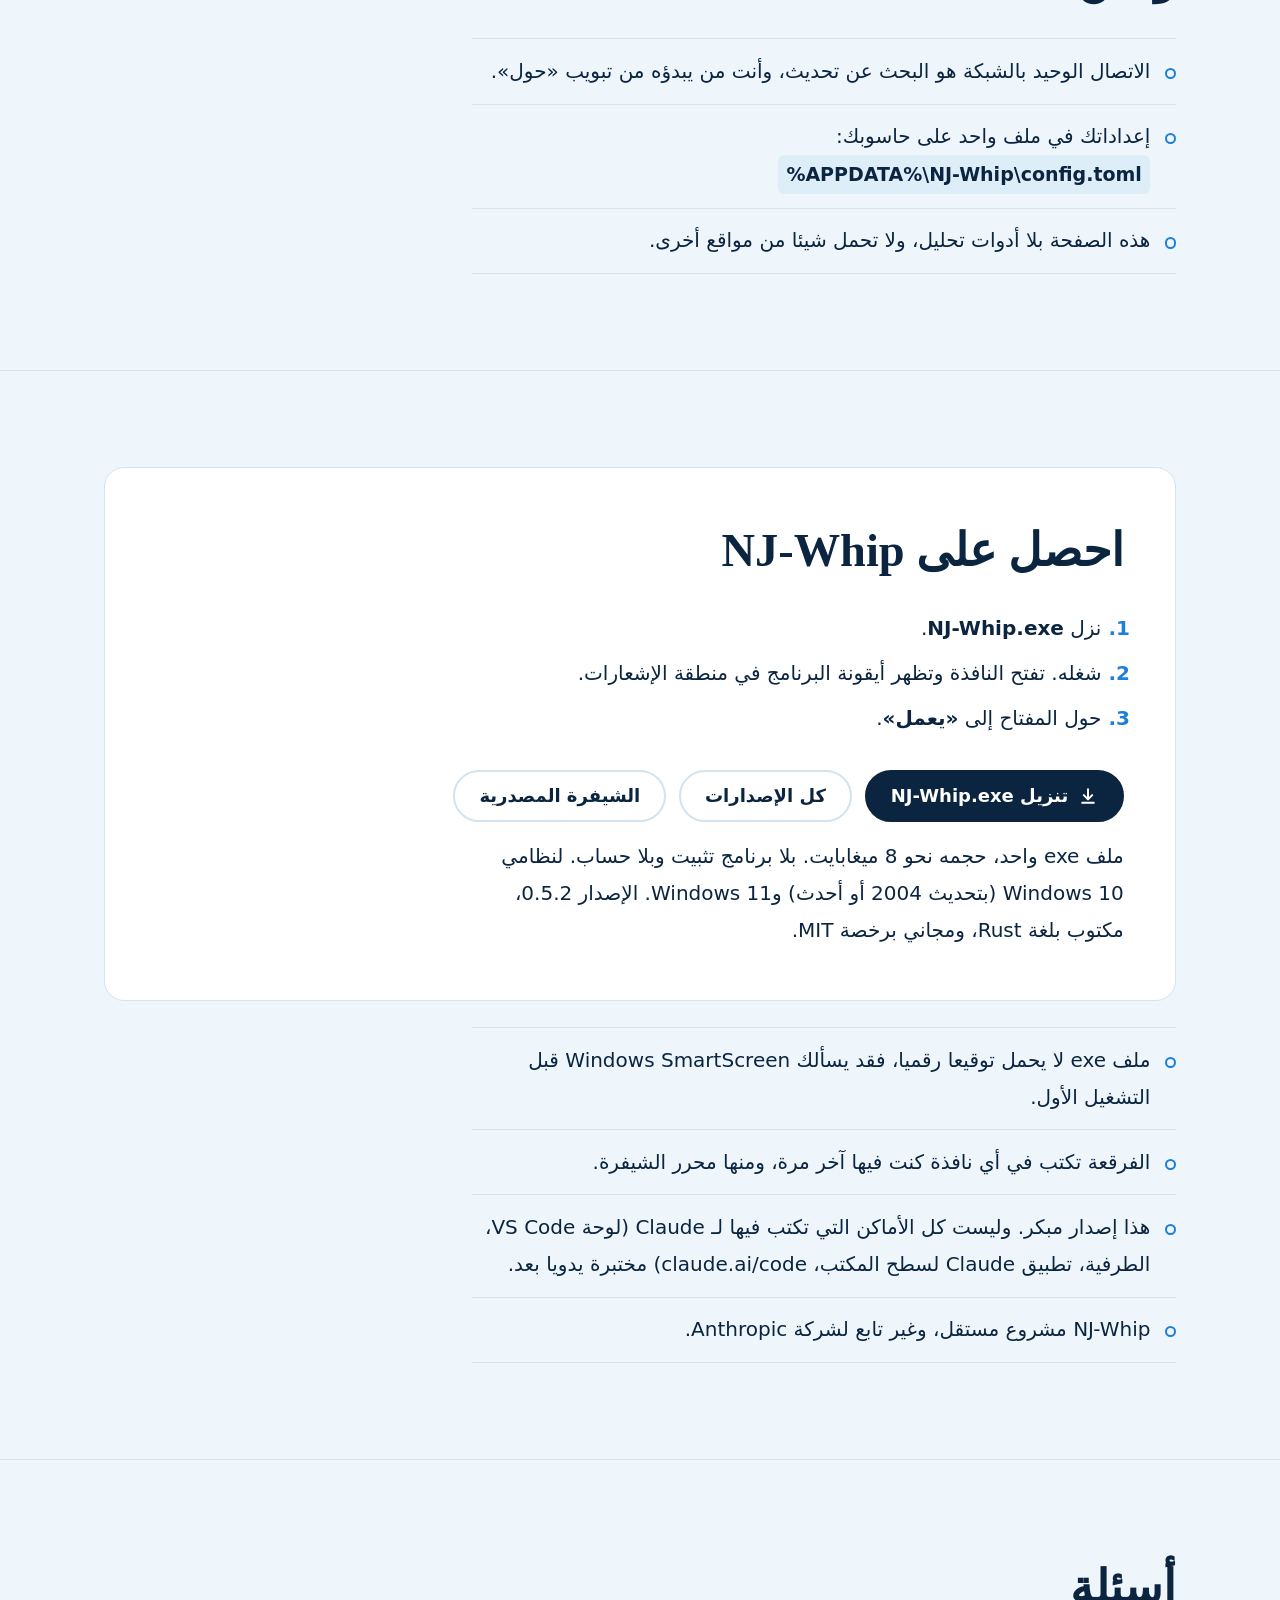
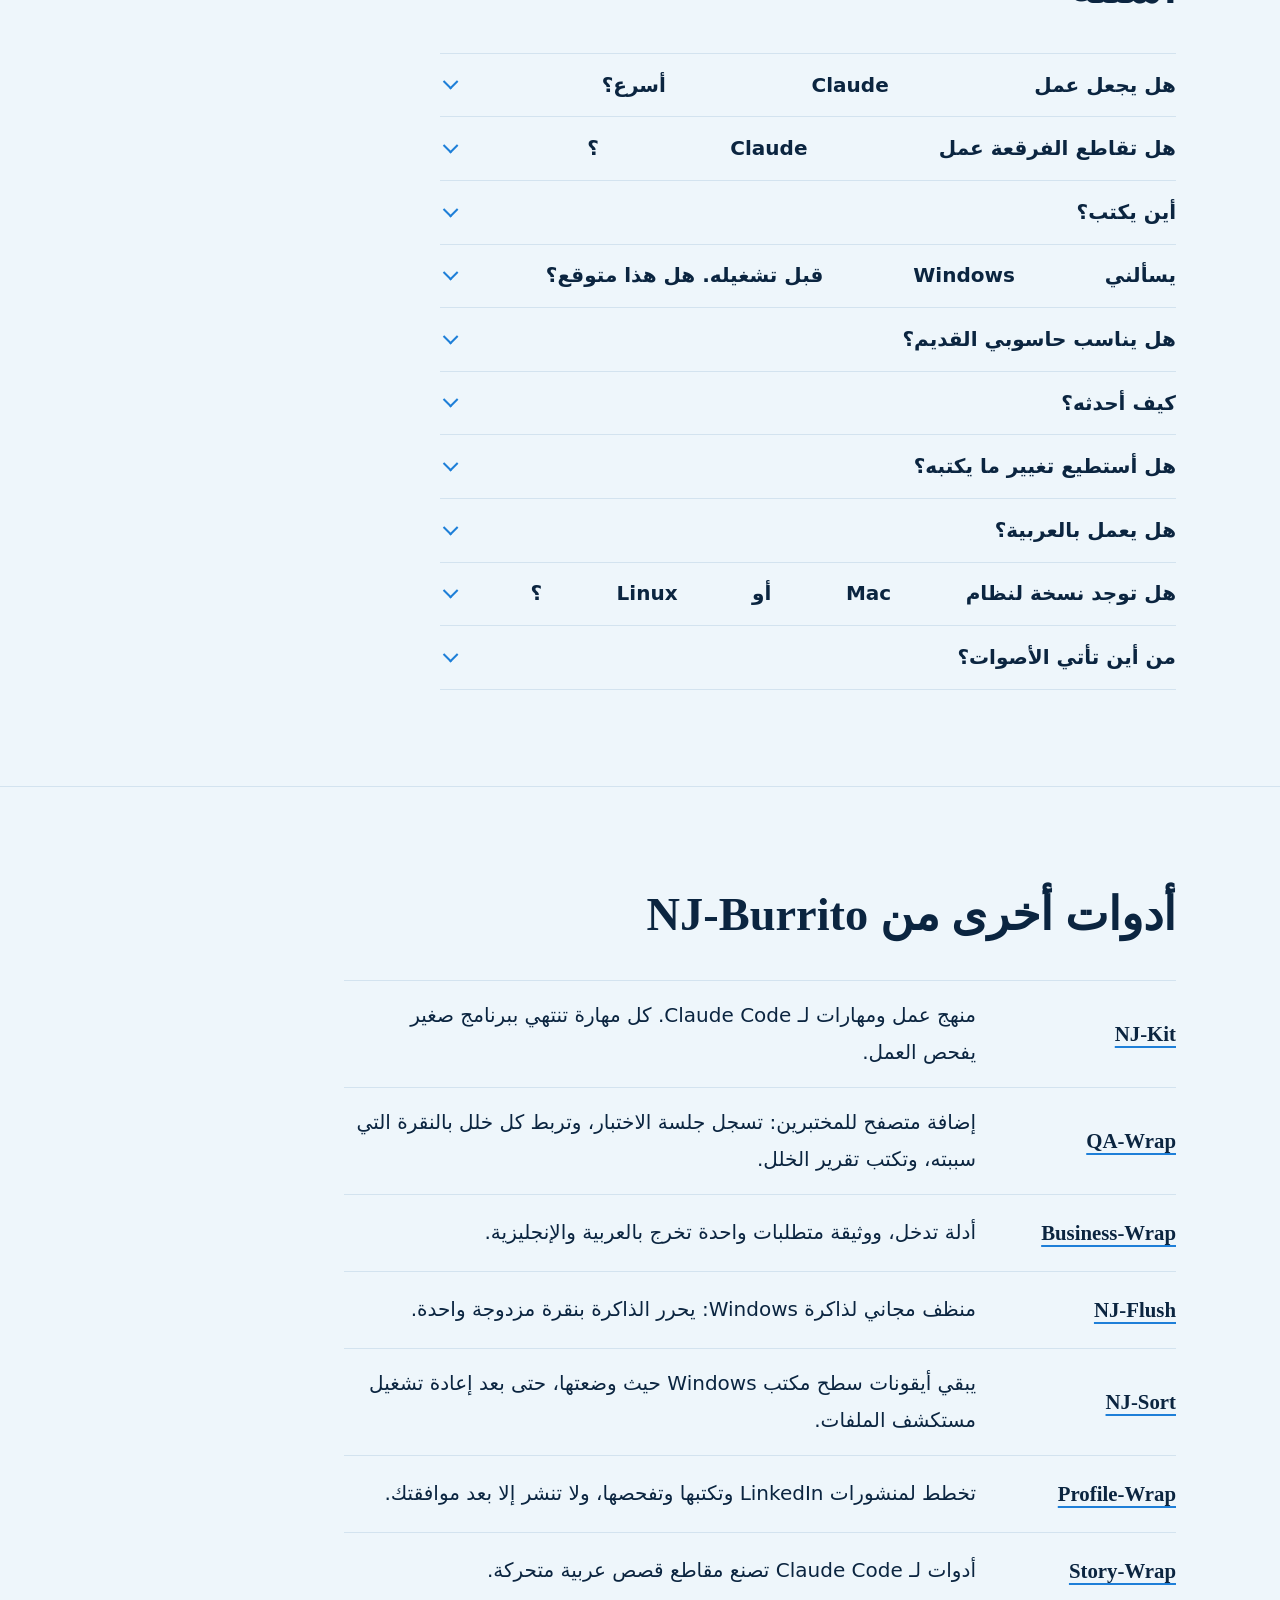
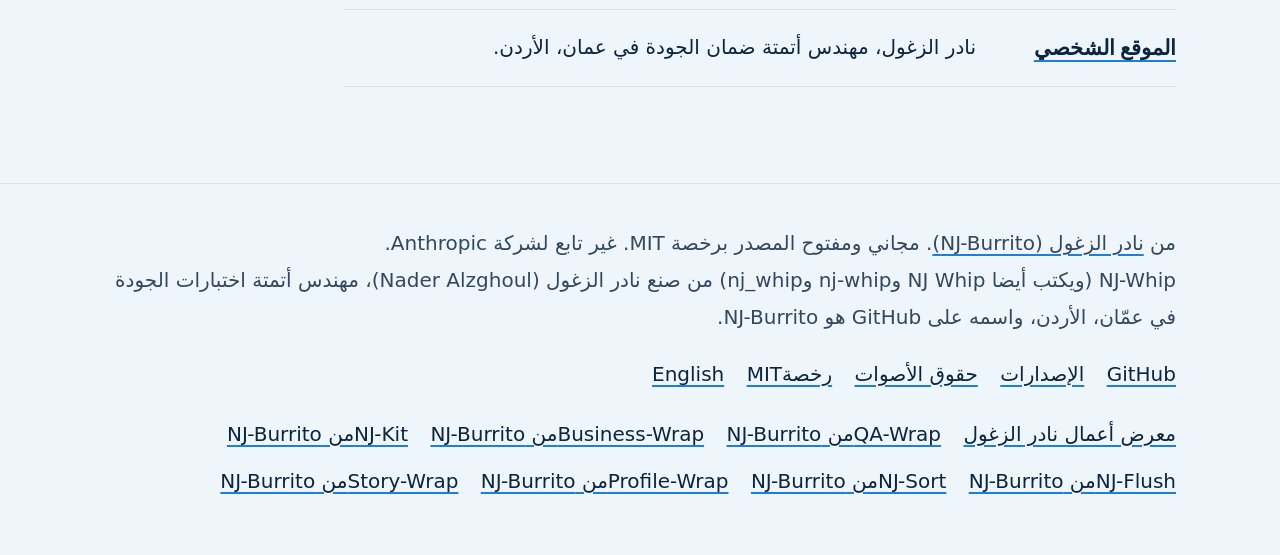
==== commit 4d310e00: "Design pass: hero recording as 175 KB video (GIFs cut to 0.76-1.0 MB), larger hero, flat frame, pill" ====
--- a/docs/ar/index.html
+++ b/docs/ar/index.html
@@ -84,10 +84,11 @@
       <p class="fine">مجاني ومفتوح المصدر برخصة <bdi dir="ltr" translate="no">MIT</bdi>. ملف <bdi dir="ltr" translate="no">exe</bdi> واحد، حجمه نحو 8 ميغابايت، بلا برنامج تثبيت وبلا حساب. لنظامي <bdi dir="ltr" translate="no">Windows 10</bdi> (بتحديث 2004 أو أحدث) و<bdi dir="ltr" translate="no">Windows 11</bdi>. الإصدار 0.5.2.</p>
     </div>
     <figure class="screen">
-      <picture>
-        <source srcset="../assets/hero-still-ar.png" media="(prefers-reduced-motion: reduce)">
+      <video class="reel" autoplay muted loop playsinline preload="metadata" poster="../assets/hero-still-ar.png" width="960" height="480" role="img" aria-label="NJ-Whip في أربع لقطات: يظهر السوط عند مؤشر الفأرة، ثم تفرقعه تلويحة، ثم تصل التعليمة إلى موجه Claude Code: أصغر تغيير يؤدي الغرض ثم توقف وأبلغ، ثم يأتي السوط التالي.">
+        <source src="../assets/hero-ar.mp4" type="video/mp4">
         <img src="../assets/hero-ar.gif" alt="NJ-Whip في أربع لقطات: يظهر السوط عند مؤشر الفأرة، ثم تفرقعه تلويحة، ثم تصل التعليمة إلى موجه Claude Code: أصغر تغيير يؤدي الغرض ثم توقف وأبلغ، ثم يأتي السوط التالي." width="960" height="480">
-      </picture>
+      </video>
+      <img class="still" src="../assets/hero-still-ar.png" alt="NJ-Whip في أربع لقطات: يظهر السوط عند مؤشر الفأرة، ثم تفرقعه تلويحة، ثم تصل التعليمة إلى موجه Claude Code: أصغر تغيير يؤدي الغرض ثم توقف وأبلغ، ثم يأتي السوط التالي." width="960" height="480">
       <figcaption>أسواط حقيقية من محرك التطبيق نفسه. الصورة بلا صوت.</figcaption>
     </figure>
   </div>
--- a/docs/assets/site.css
+++ b/docs/assets/site.css
@@ -90,7 +90,7 @@
 /* hero */
 .hero{padding-block:clamp(2.5rem,7vw,5rem) clamp(3rem,7vw,5.5rem)}
 .hero .wrap{display:grid;gap:clamp(2rem,4vw,3rem);align-items:center}
-@media (min-width:64rem){.hero .wrap{grid-template-columns:minmax(0,6fr) minmax(0,7fr)}}
+@media (min-width:64rem){.hero .wrap{grid-template-columns:minmax(0,5fr) minmax(0,8fr)}}
 .hero h1{font-size:clamp(2.4rem,3.7vw,3.3rem)}
 .lede{margin-top:1.3rem;font-size:clamp(1.2rem,2vw,1.35rem);line-height:1.55;max-width:34rem}
 html[lang=ar] .lede{line-height:1.85}
@@ -99,7 +99,11 @@
 /* screens: pictures of the app, always Polar Night */
 .screen{margin:0;background:var(--night);color:var(--night-ink);border:1px solid var(--night-line);border-radius:var(--r);overflow:hidden}
 .screen>img,.screen picture img{width:100%}
-.hero .screen{box-shadow:0 0 0 1px rgba(143,220,255,.12),0 24px 70px -28px rgba(143,220,255,.5)}
+/* the hero picture is a recording of the app: a video that plays by itself (a fraction of the old GIF's weight), a still frame under reduced motion */
+.hero .screen{border-color:color-mix(in srgb,var(--night-accent) 28%,var(--night-line))}
+.hero .screen .reel{width:100%;height:auto;aspect-ratio:2/1;background:var(--night)}
+.hero .screen .still{display:none}
+@media (prefers-reduced-motion:reduce){.hero .screen .reel{display:none}.hero .screen .still{display:block}}
 figcaption{padding:.8rem 1.1rem;font-size:1rem;line-height:1.5;color:var(--night-muted);border-top:1px solid var(--night-line)}
 html[lang=ar] figcaption{line-height:1.8}
 
@@ -155,7 +159,7 @@
 .line{display:block;margin:0;padding:.75rem 1rem;background:var(--night);color:var(--night-ink);border:1px solid var(--night-line);border-radius:10px;font-size:1.0625rem;line-height:1.55;text-align:left;direction:ltr;unicode-bidi:isolate}
 .line::before{content:">";margin-right:.6rem;color:var(--night-accent);font-weight:900}
 .line::after{content:none}
-.how{display:inline-flex;align-items:center;gap:.45rem;margin-top:.55rem;padding:.15rem .7rem;border:1px solid var(--line);border-radius:999px;font-size:1rem;line-height:1.5;white-space:nowrap}
+.how{display:inline-flex;align-items:center;gap:.5rem;margin-top:.6rem;font-size:1rem;line-height:1.5;font-weight:900;white-space:nowrap}
 .how::before{content:"";width:.6rem;height:.6rem;border-radius:50%;border:2px solid var(--accent)}
 .how.esc::before{background:var(--accent)}
 .sent{margin:2.2rem 0 0;display:grid;gap:1.4rem}
@@ -266,8 +270,8 @@
 .tabs div:last-child{border-bottom:1px solid var(--line)}
 .tabs dt{font-weight:900}
 .tabs dd{margin:0}
-.packs{list-style:none;margin:1.2rem 0 0;padding:0;display:flex;flex-wrap:wrap;gap:.5rem}
-.packs li{padding:.35rem .9rem;border:1px solid var(--line);border-radius:999px;background:var(--panel);font-weight:900}
+.packs{list-style:none;margin:1.2rem 0 0;padding:0;display:flex;flex-wrap:wrap;gap:.2rem 0;font-family:var(--display);font-weight:700;font-size:1.3rem;line-height:1.4}
+.packs li+li::before{content:"/";margin-inline:.7rem;color:var(--accent)}
 
 /* light on your PC: the measured numbers, in one place */
 .measure{width:100%;max-width:44rem;margin-top:2rem;border-collapse:collapse}
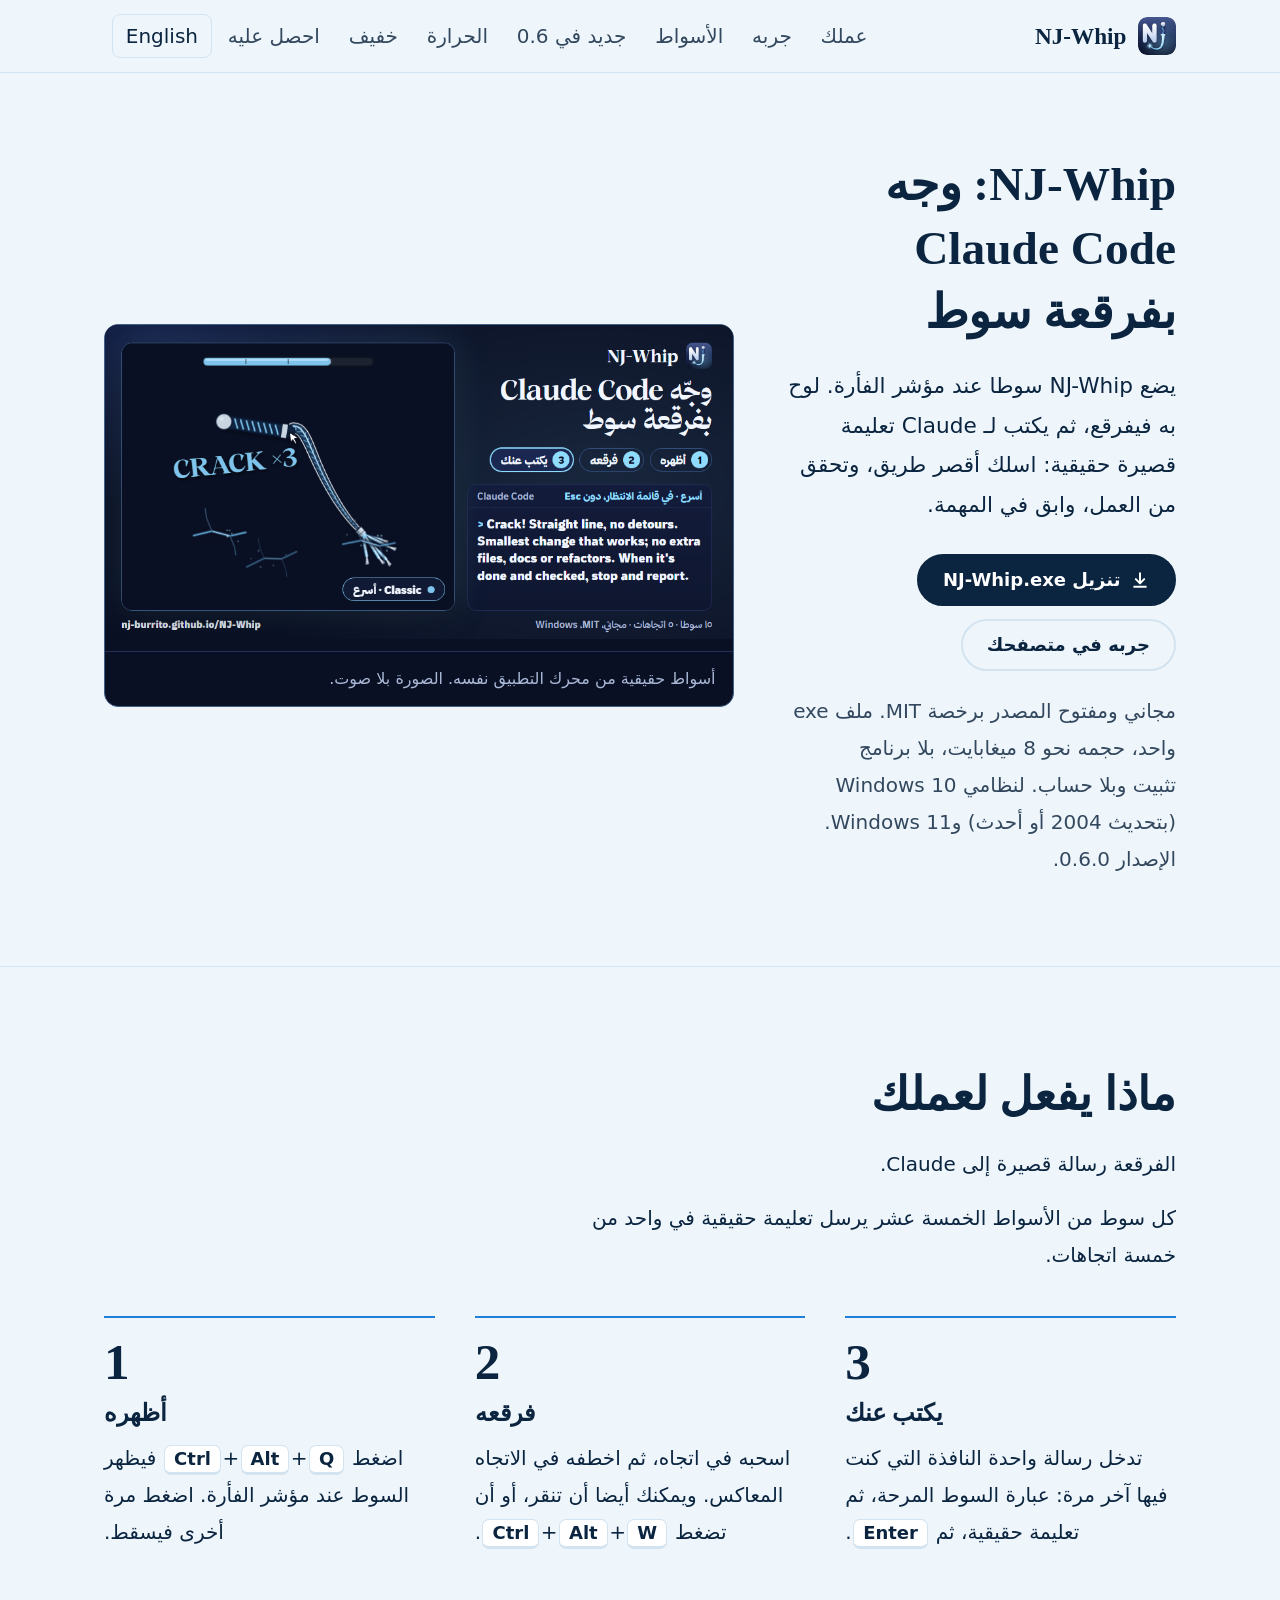
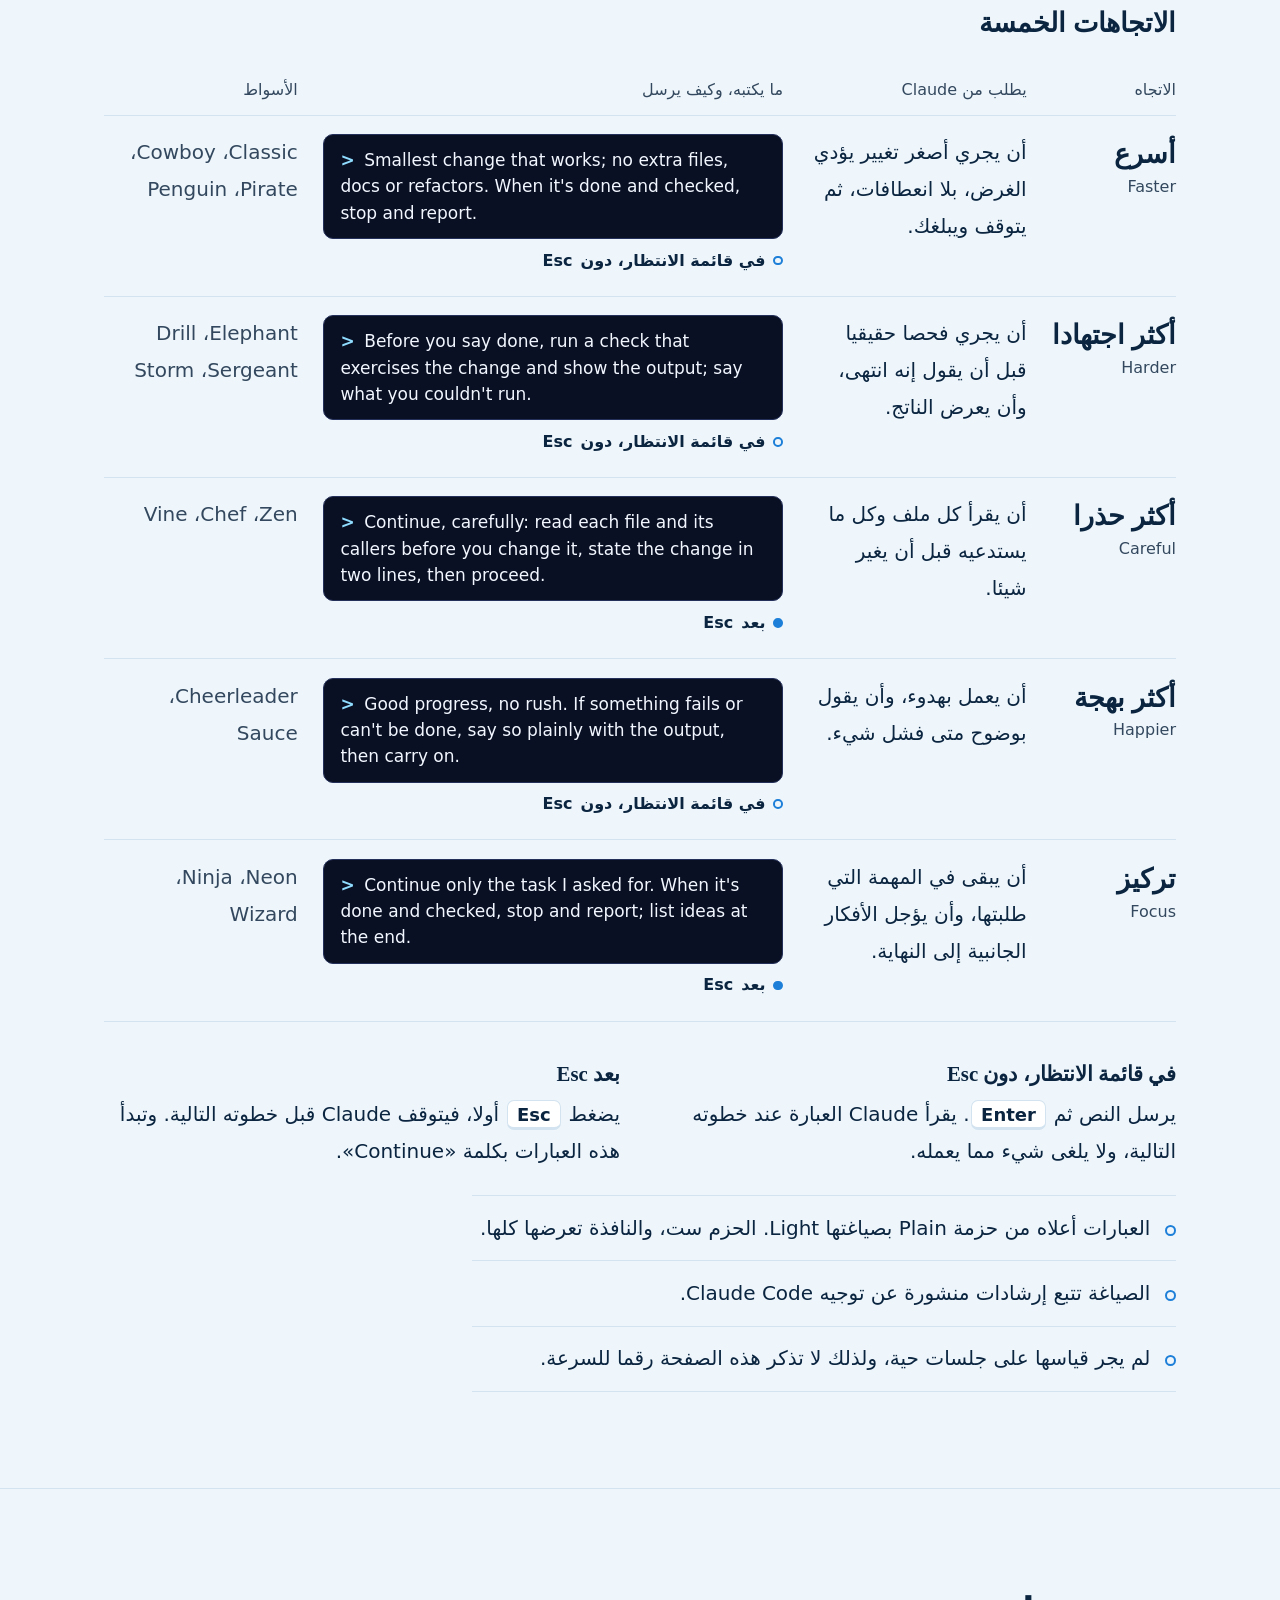
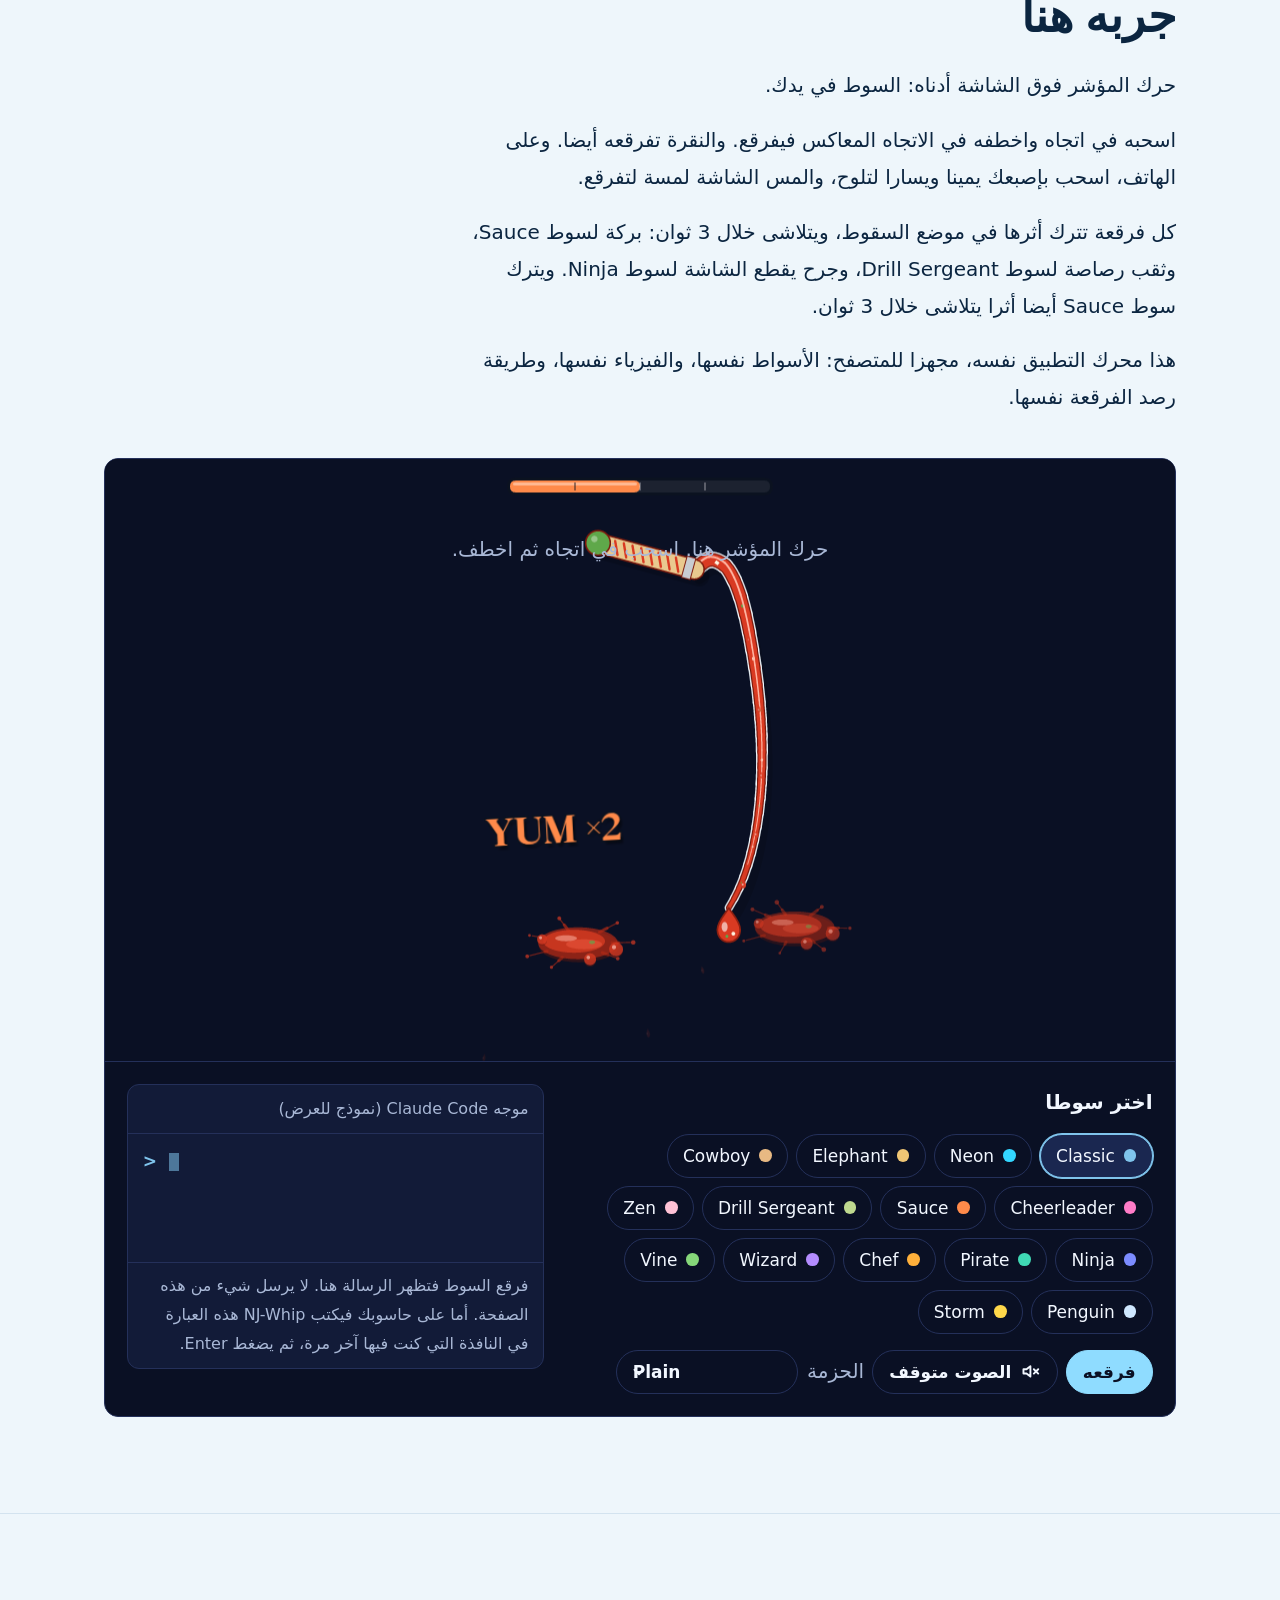
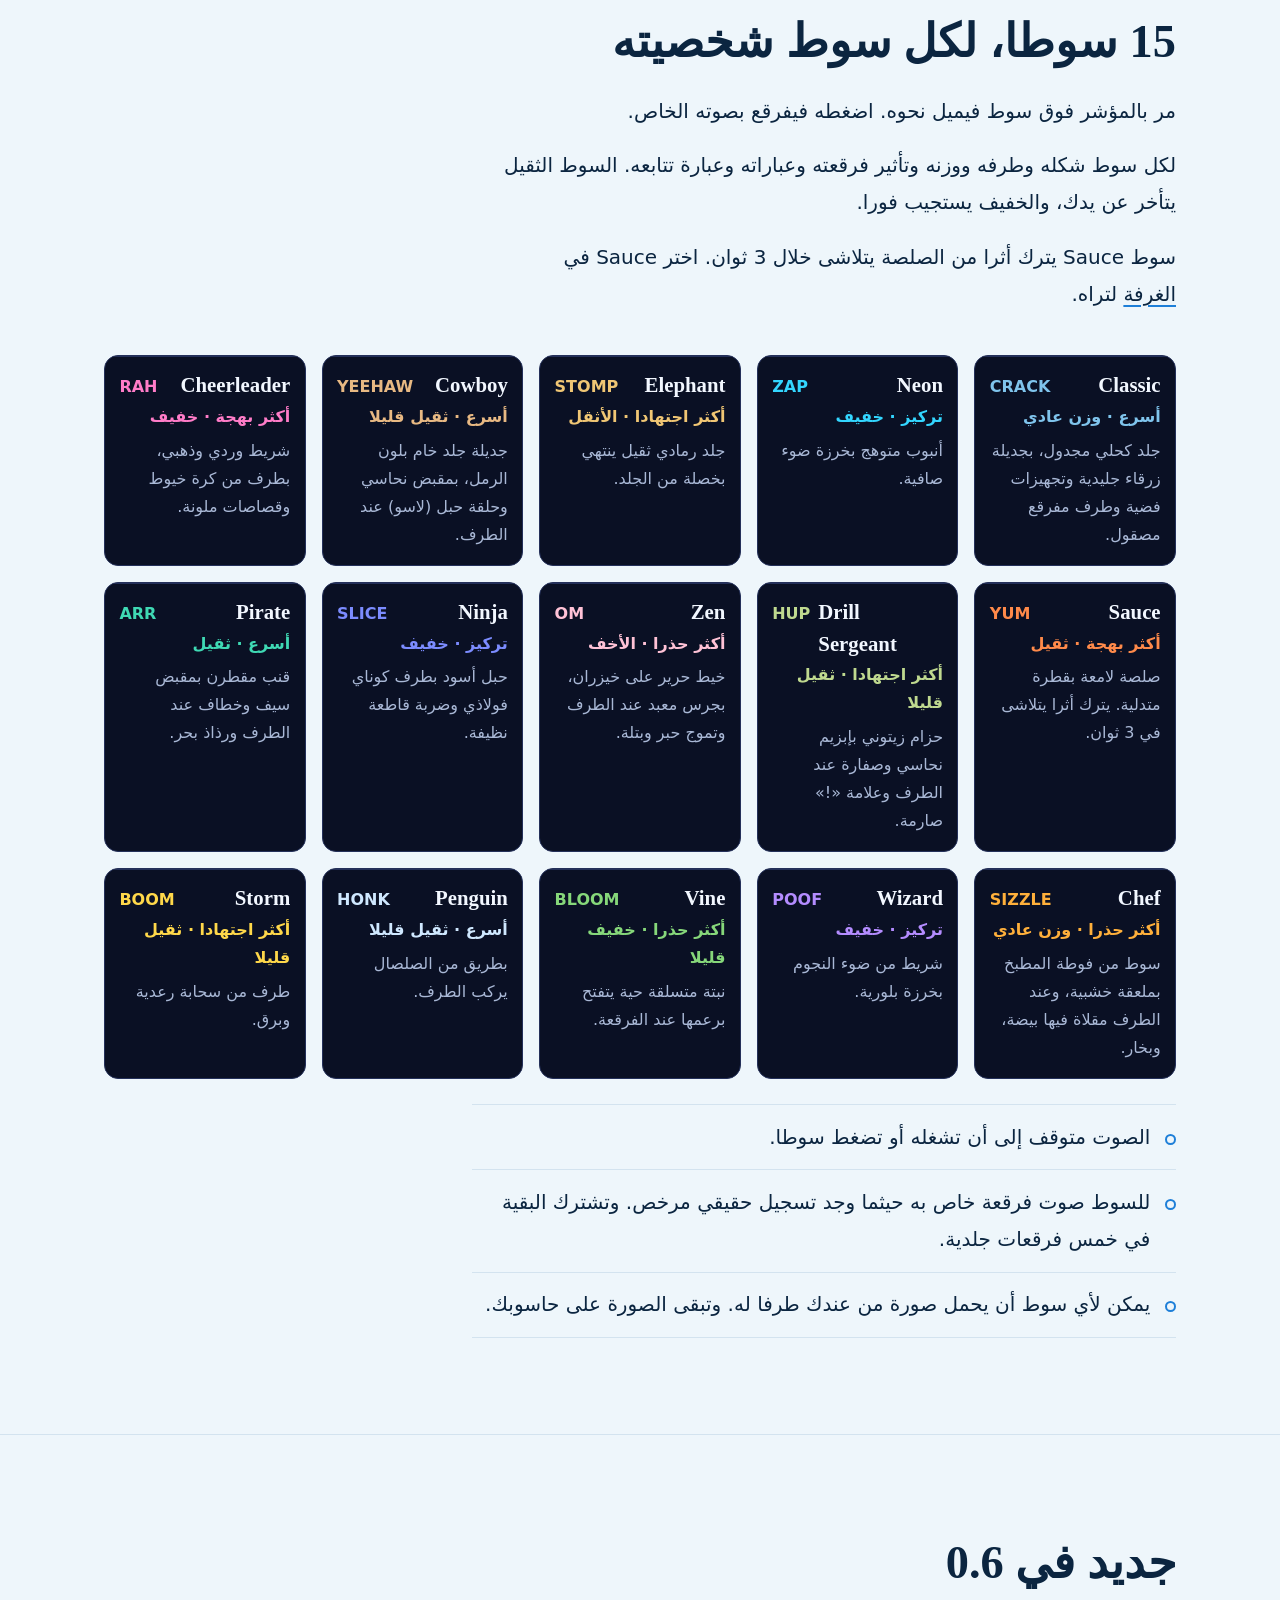
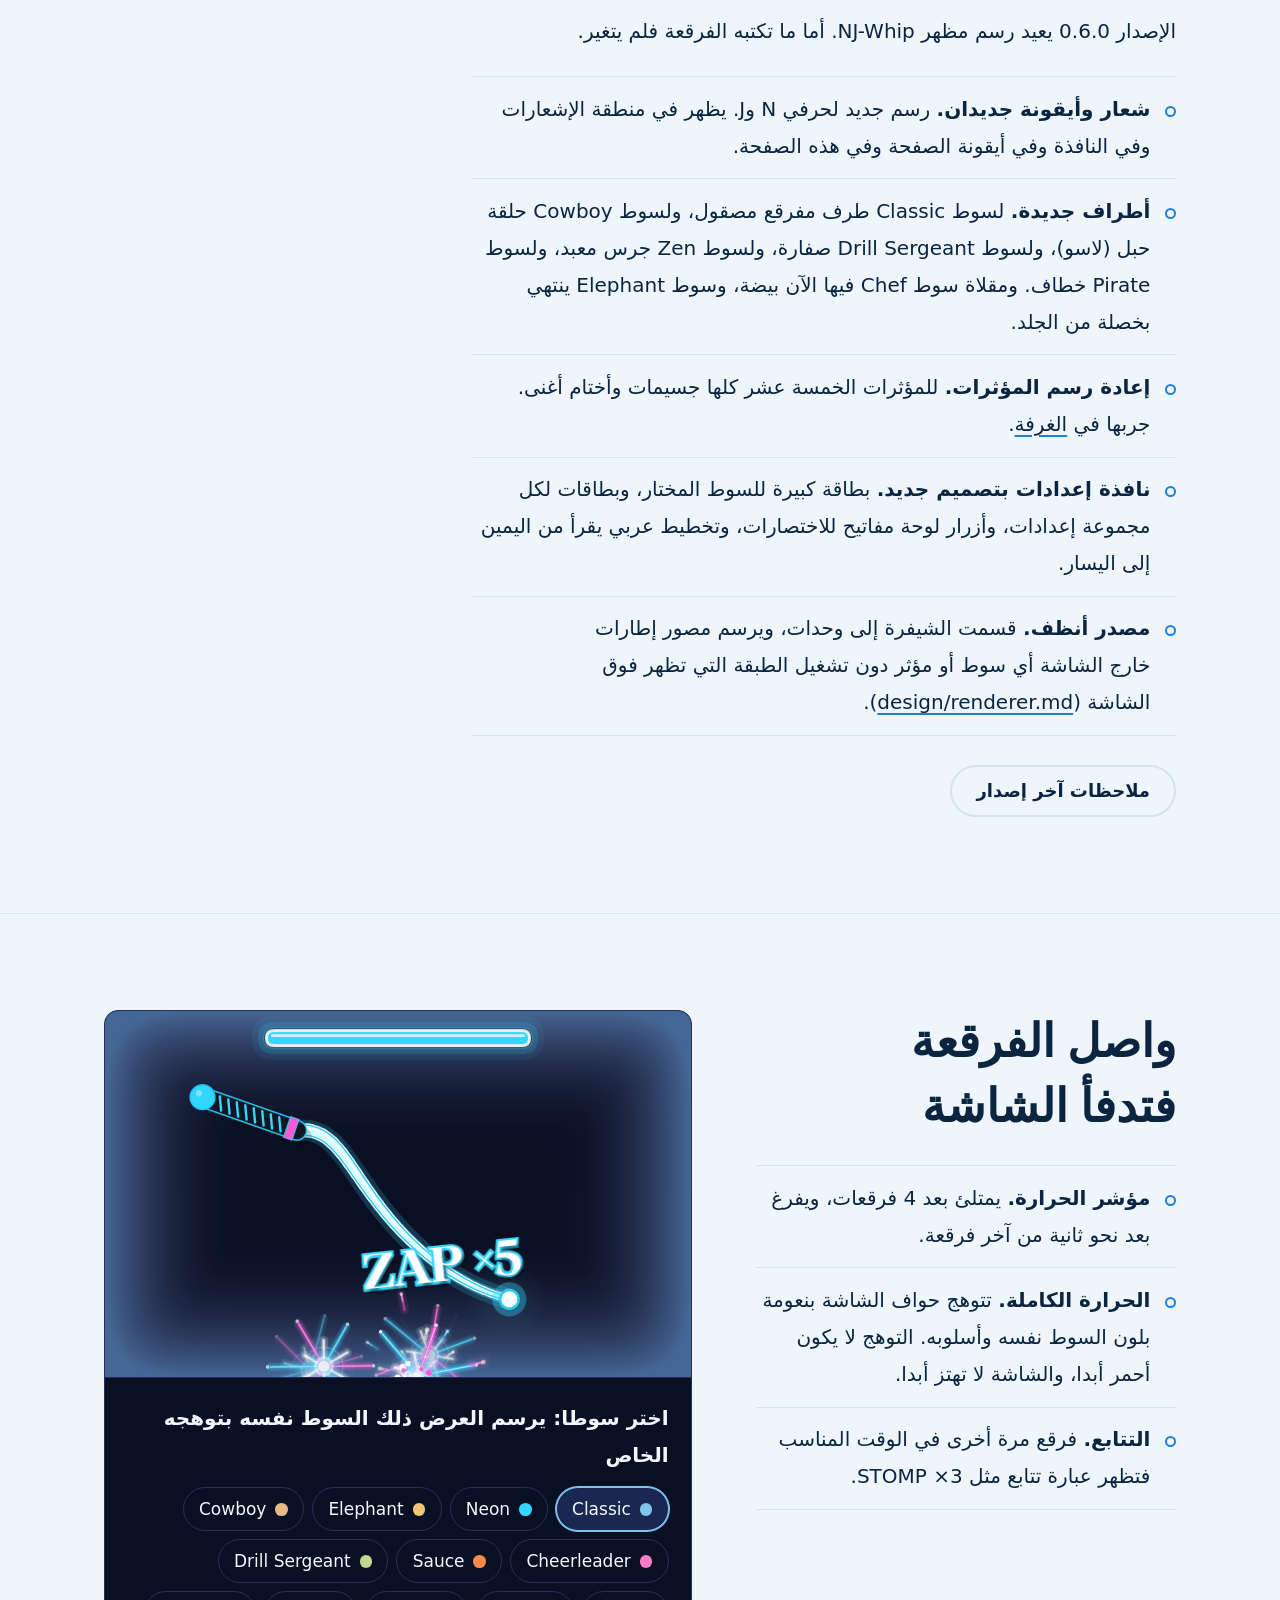
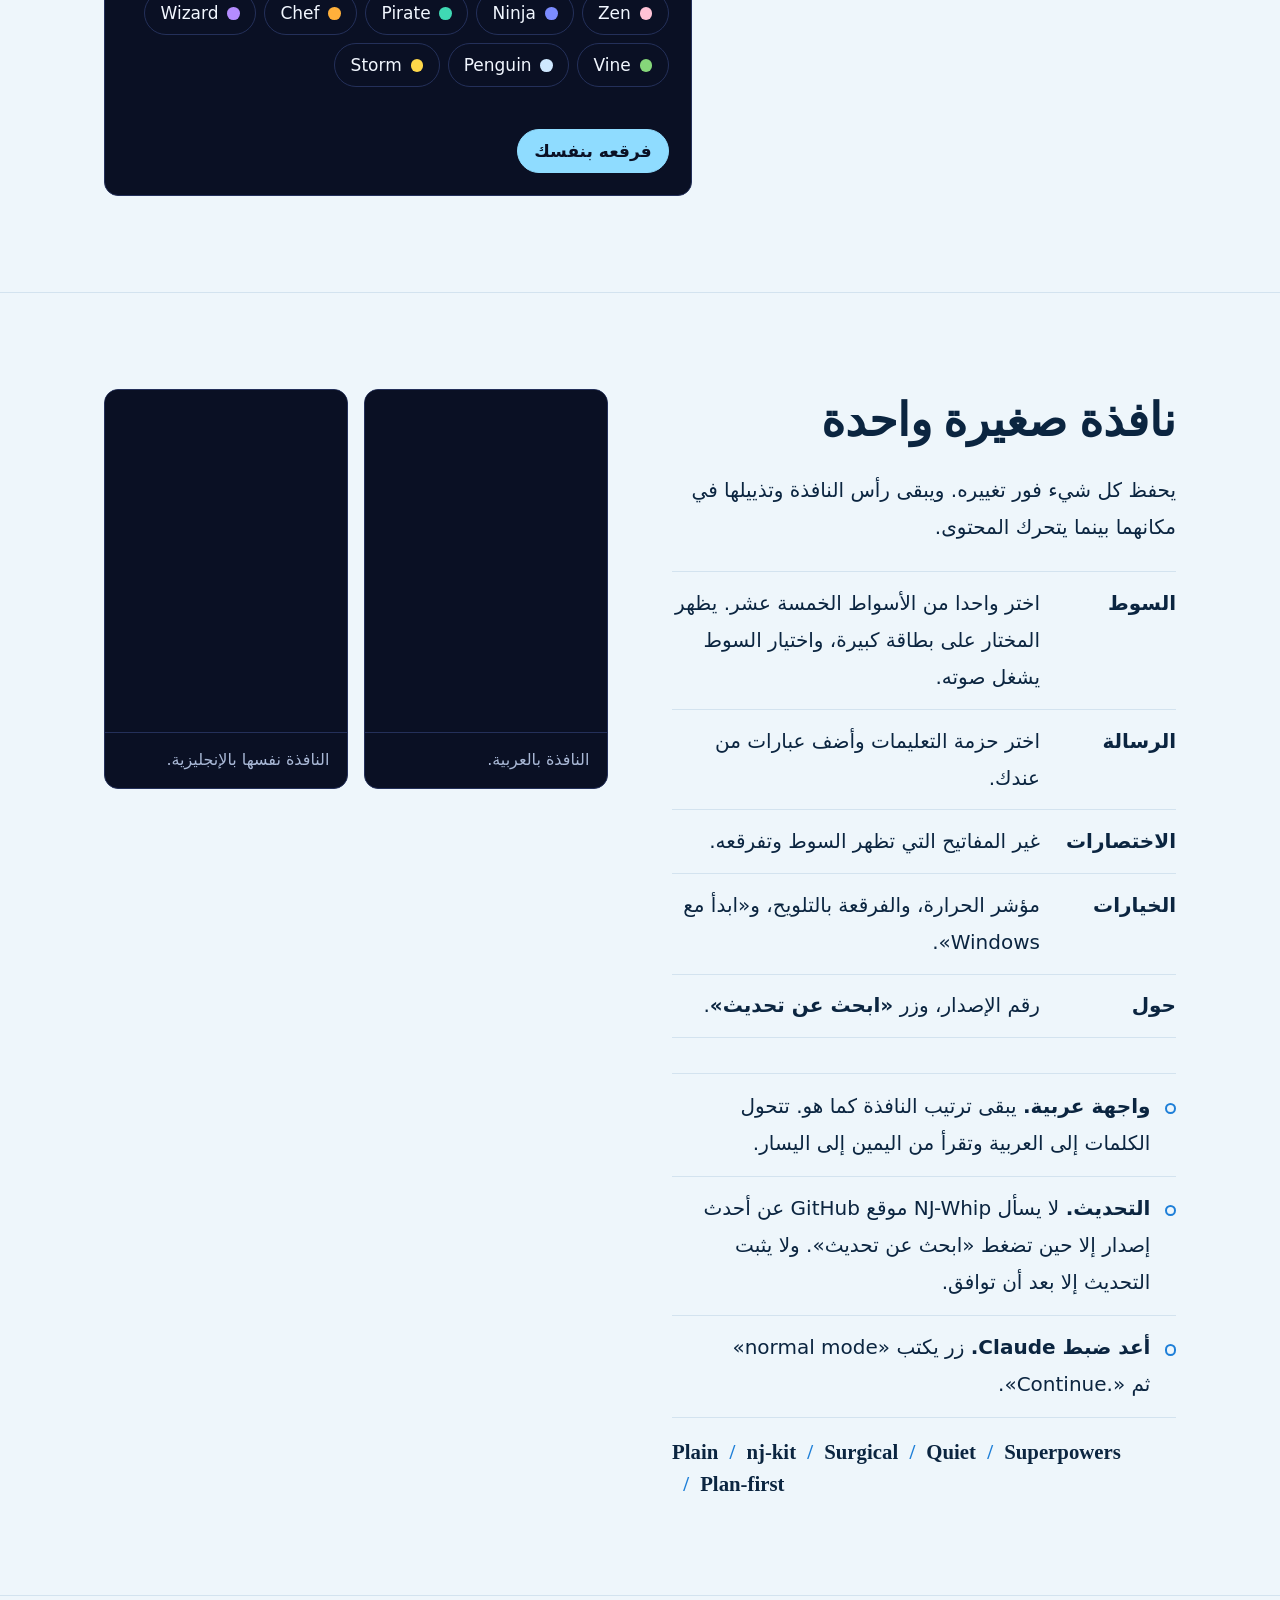
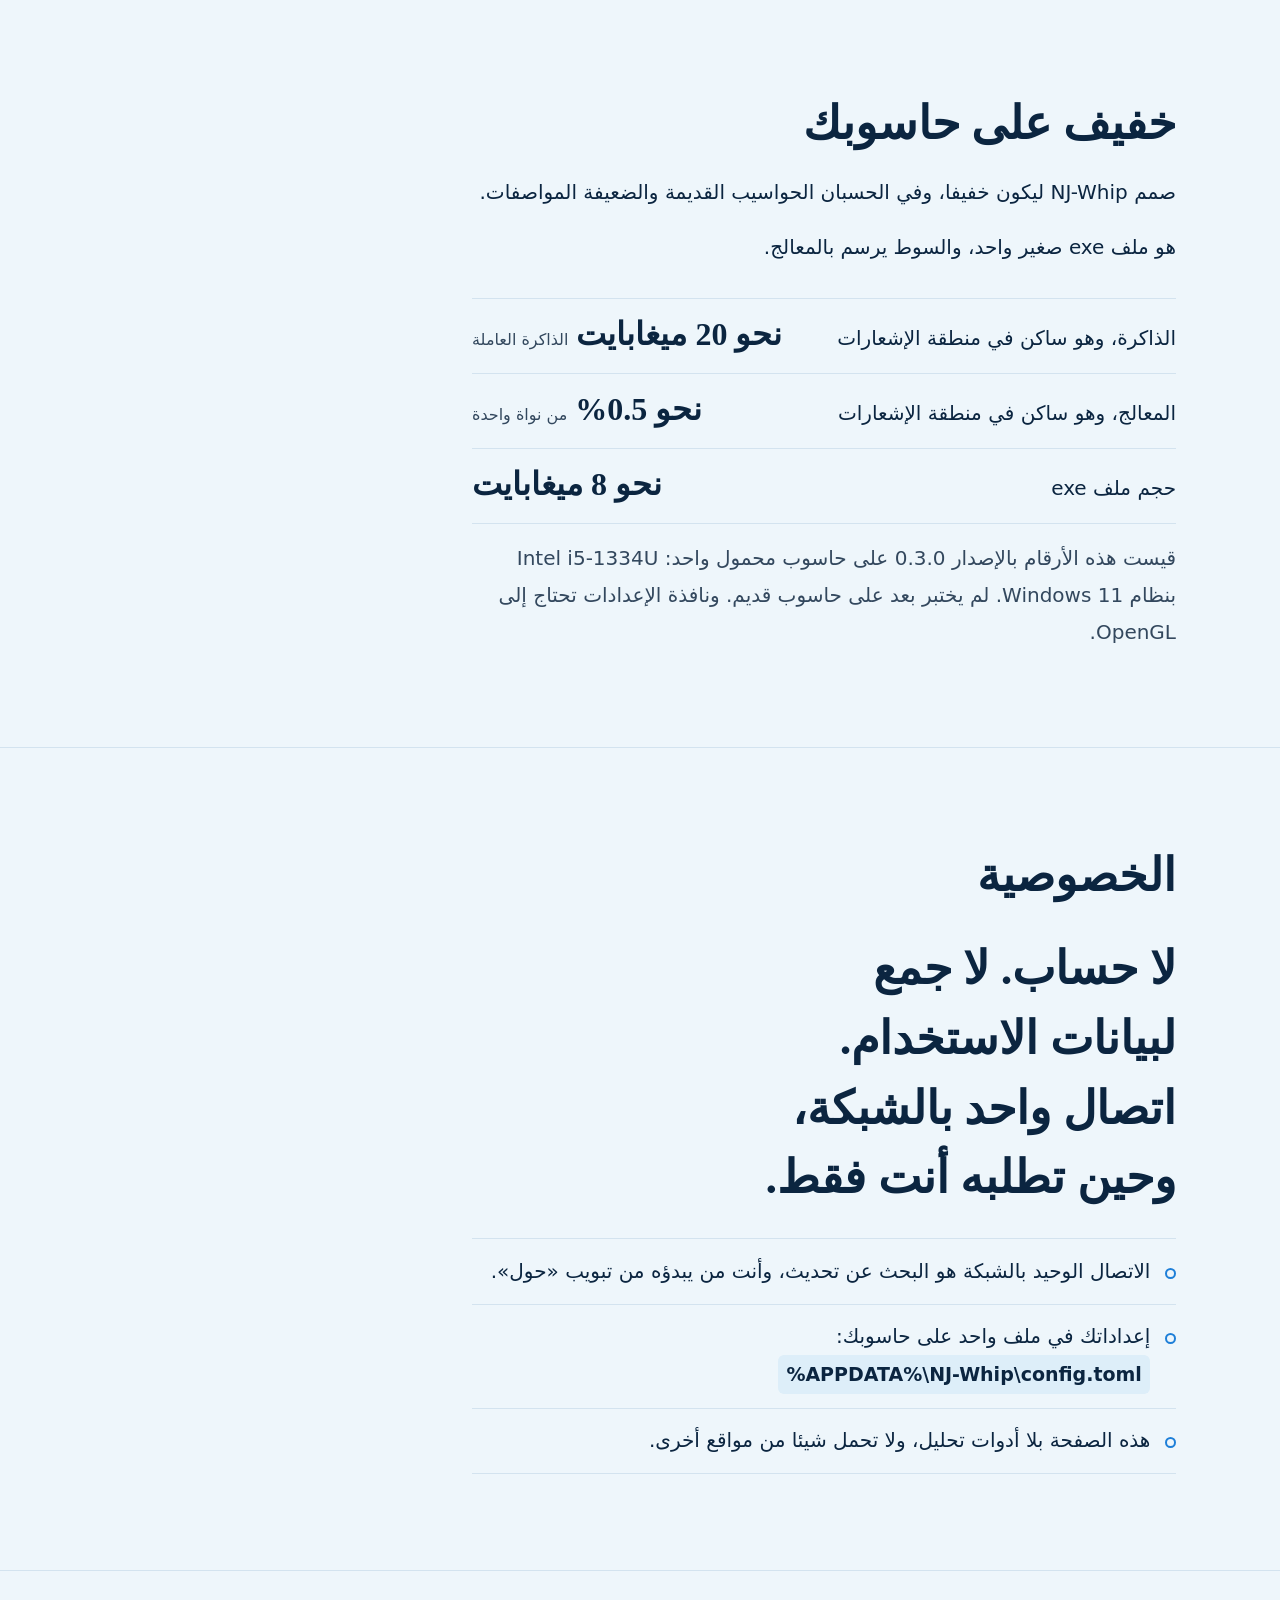
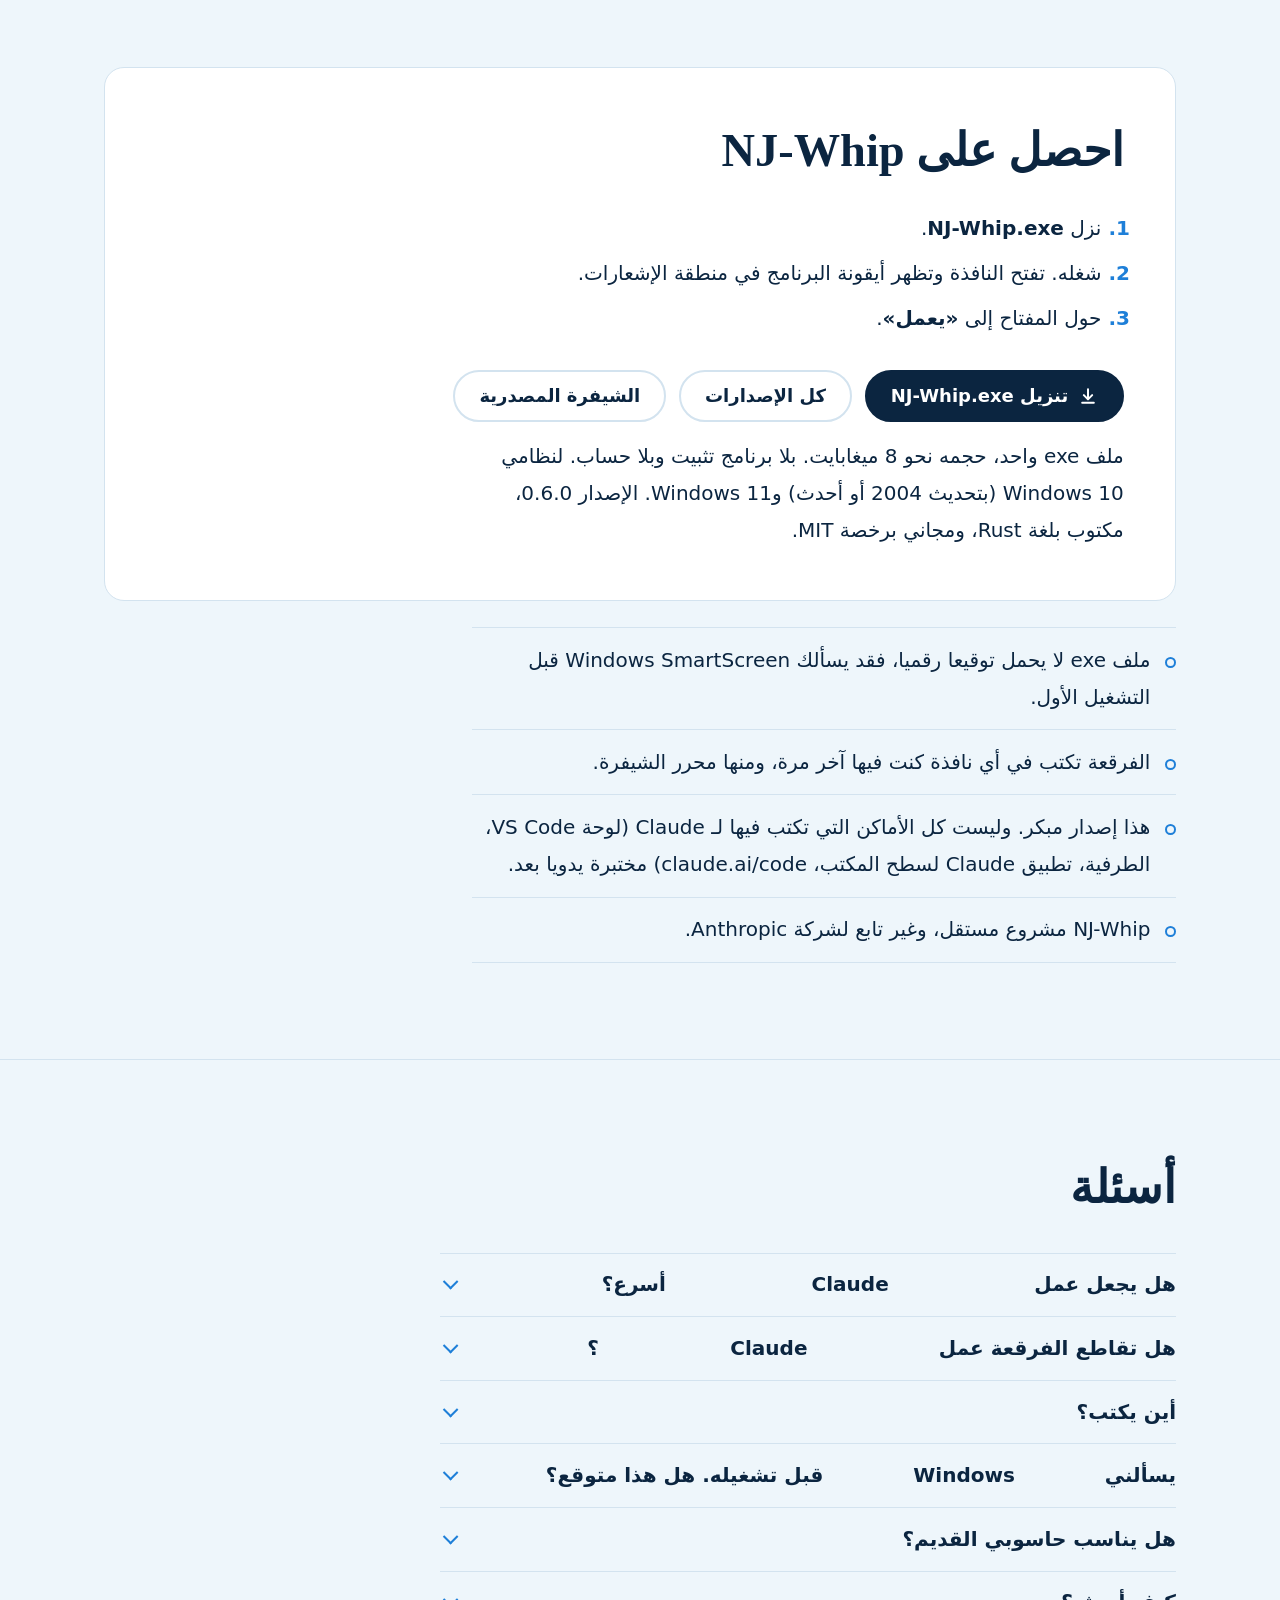
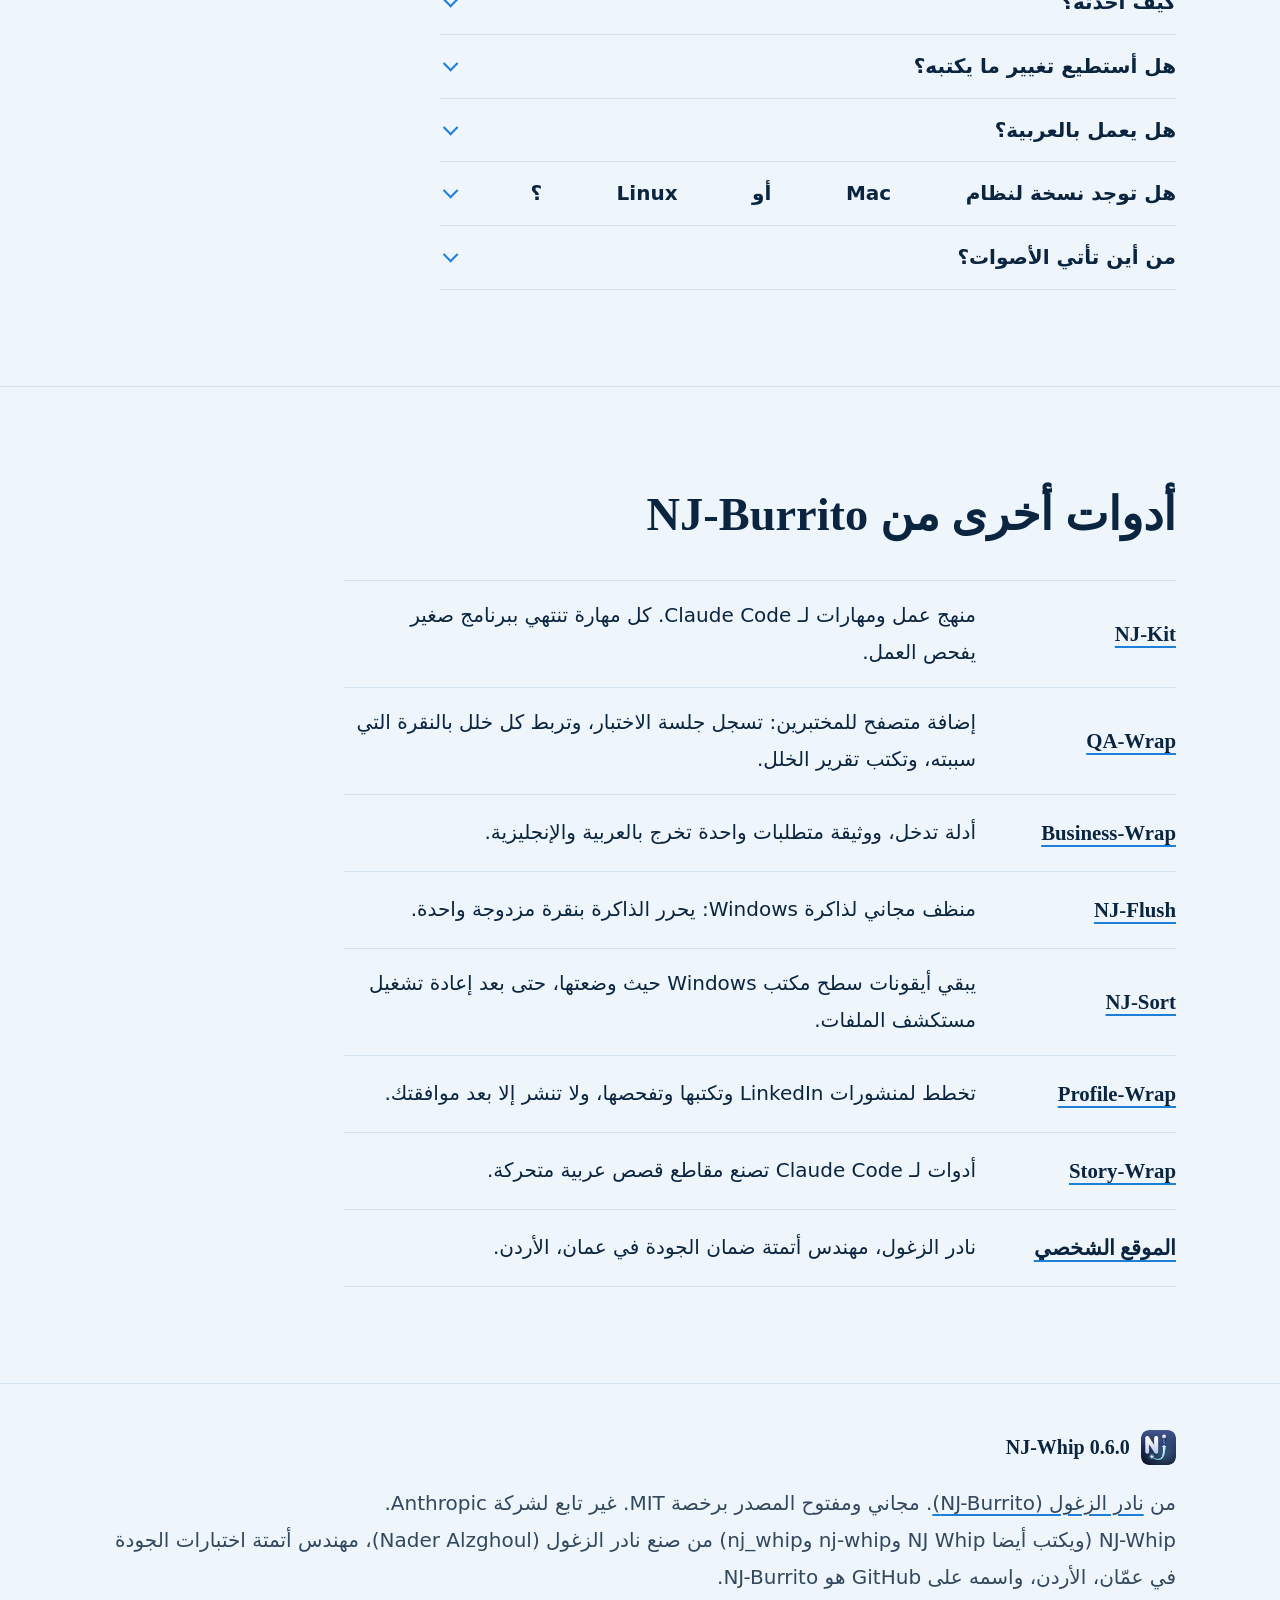
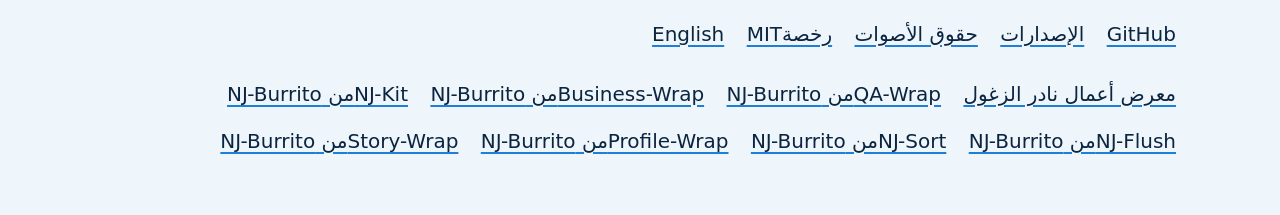
==== commit d636c420: "NJ-Whip 0.6.0: new logo and icon, five new whip tips, all 15 crack effects redrawn, Settings window " ====
--- a/docs/ar/index.html
+++ b/docs/ar/index.html
@@ -8,8 +8,8 @@
 <meta name="color-scheme" content="dark light">
 <meta name="theme-color" content="#0A1024" media="(prefers-color-scheme: dark)">
 <meta name="theme-color" content="#EEF6FB" media="(prefers-color-scheme: light)">
-<title>NJ-Whip: سوط على الشاشة لـ Claude Code من نادر الزغول</title>
-<meta name="description" content="NJ-Whip من نادر الزغول (NJ-Burrito): سوط مجاني ومفتوح المصدر على الشاشة لـ Claude Code على Windows. فرقعه فيكتب تعليمة قصيرة تبقي Claude مركزا على المهمة.">
+<title>NJ-Whip: سوط Claude على الشاشة لـ Claude Code من نادر الزغول</title>
+<meta name="description" content="NJ-Whip من نادر الزغول (NJ-Burrito): سوط Claude مجاني ومفتوح المصدر على الشاشة لـ Claude Code على Windows. فرقعه فيكتب تعليمة قصيرة تبقي Claude على المهمة.">
 <link rel="canonical" href="https://nj-burrito.github.io/NJ-Whip/ar/">
 <link rel="alternate" hreflang="en" href="https://nj-burrito.github.io/NJ-Whip/">
 <link rel="alternate" hreflang="ar" href="https://nj-burrito.github.io/NJ-Whip/ar/">
@@ -35,8 +35,9 @@
 <meta name="twitter:description" content="سوط مجاني على الشاشة لـ Claude Code على Windows. لوح به فيفرقع، ويكتب تعليمة قصيرة حقيقية: أقصر طريق، تحقق من العمل، ابق في المهمة. برخصة MIT، وملف exe صغير واحد.">
 <meta name="twitter:image" content="https://nj-burrito.github.io/NJ-Whip/assets/og.png">
 <meta name="twitter:image:alt" content="NJ-Whip: سوط Classic يفرقع على شاشة داكنة، وصندوق موجه يعرض التعليمة التي يكتبها لـ Claude Code.">
-<link rel="icon" type="image/png" href="../assets/logo.png">
-<link rel="apple-touch-icon" href="../assets/logo.png">
+<link rel="icon" href="../assets/favicon.ico" sizes="any">
+<link rel="icon" type="image/svg+xml" href="../assets/favicon.svg">
+<link rel="apple-touch-icon" href="../assets/apple-touch-icon.png">
 <link rel="sitemap" type="application/xml" href="../sitemap.xml">
 <link rel="alternate" type="text/plain" href="../llms.txt" title="llms.txt">
 <link rel="preload" href="/fonts/thmanyahsans-Medium.woff2" as="font" type="font/woff2" crossorigin>
@@ -47,7 +48,7 @@
 {"@type":"WebPage","@id":"https://nj-burrito.github.io/NJ-Whip/ar/#page","url":"https://nj-burrito.github.io/NJ-Whip/ar/","name":"NJ-Whip: وجه Claude Code بفرقعة سوط","inLanguage":"ar","isPartOf":{"@id":"https://nj-burrito.github.io/NJ-Whip/#website"},"about":{"@id":"https://nj-burrito.github.io/NJ-Whip/#app"}},
 {"@type":"WebSite","@id":"https://nj-burrito.github.io/NJ-Whip/#website","name":"NJ-Whip","url":"https://nj-burrito.github.io/NJ-Whip/","inLanguage":["en","ar"],"publisher":{"@id":"https://nj-burrito.github.io/#person"}},
 {"@type":"Person","@id":"https://nj-burrito.github.io/#person","name":"Nader Alzghoul","alternateName":["نادر الزغول","NJ-Burrito","NJ Burrito","NJBurrito","NJ"],"jobTitle":"QA Automation Engineer","address":{"@type":"PostalAddress","addressLocality":"Amman","addressCountry":"JO"},"url":"https://nj-burrito.github.io/","sameAs":["https://github.com/NJ-Burrito","https://nj-burrito.github.io/NJ-Whip/","https://nj-burrito.github.io/QA-Wrap/","https://nj-burrito.github.io/Business-Wrap/","https://nj-burrito.github.io/NJ-Kit/","https://nj-burrito.github.io/NJ-Flush/","https://nj-burrito.github.io/NJ-Sort/","https://nj-burrito.github.io/Profile-Wrap/","https://nj-burrito.github.io/story-wrap/","https://github.com/NJ-Burrito/Story-Wrap"]},
-{"@type":"SoftwareApplication","@id":"https://nj-burrito.github.io/NJ-Whip/#app","name":"NJ-Whip","description":"سوط مجاني ومفتوح المصدر يظهر على الشاشة لـ Claude Code على Windows. فرقعه بالتلويح أو بالنقر أو باختصار لوحة المفاتيح، فيكتب تعليمة قصيرة واحدة في النافذة التي كنت فيها آخر مرة.","applicationCategory":"DeveloperApplication","operatingSystem":"Windows 10 version 2004 or later, Windows 11","softwareVersion":"0.5.2","fileSize":"8 MB","url":"https://nj-burrito.github.io/NJ-Whip/ar/","downloadUrl":"https://github.com/NJ-Burrito/NJ-Whip/releases/latest/download/NJ-Whip.exe","codeRepository":"https://github.com/NJ-Burrito/NJ-Whip","sameAs":["https://github.com/NJ-Burrito/NJ-Whip"],"license":"https://opensource.org/licenses/MIT","isAccessibleForFree":true,"offers":{"@type":"Offer","price":"0","priceCurrency":"USD"},"inLanguage":["en","ar"],"image":"https://nj-burrito.github.io/NJ-Whip/assets/og.png","screenshot":"https://nj-burrito.github.io/NJ-Whip/assets/settings-ar.png","author":{"@id":"https://nj-burrito.github.io/#person"},"alternateName":["NJ Whip","nj-whip","nj_whip","NJ_Whip","NJWhip","njwhip"]},
+{"@type":"SoftwareApplication","@id":"https://nj-burrito.github.io/NJ-Whip/#app","name":"NJ-Whip","description":"سوط مجاني ومفتوح المصدر يظهر على الشاشة لـ Claude Code على Windows. فرقعه بالتلويح أو بالنقر أو باختصار لوحة المفاتيح، فيكتب تعليمة قصيرة واحدة في النافذة التي كنت فيها آخر مرة.","applicationCategory":"DeveloperApplication","operatingSystem":"Windows 10 version 2004 or later, Windows 11","softwareVersion":"0.6.0","fileSize":"8 MB","url":"https://nj-burrito.github.io/NJ-Whip/ar/","downloadUrl":"https://github.com/NJ-Burrito/NJ-Whip/releases/latest/download/NJ-Whip.exe","codeRepository":"https://github.com/NJ-Burrito/NJ-Whip","sameAs":["https://github.com/NJ-Burrito/NJ-Whip"],"license":"https://opensource.org/licenses/MIT","isAccessibleForFree":true,"offers":{"@type":"Offer","price":"0","priceCurrency":"USD"},"inLanguage":["en","ar"],"image":"https://nj-burrito.github.io/NJ-Whip/assets/og.png","screenshot":"https://nj-burrito.github.io/NJ-Whip/assets/settings-ar.png","author":{"@id":"https://nj-burrito.github.io/#person"},"alternateName":["NJ Whip","nj-whip","nj_whip","NJ_Whip","NJWhip","njwhip"]},
 {"@type":"FAQPage","@id":"https://nj-burrito.github.io/NJ-Whip/ar/#faq","inLanguage":"ar","mainEntity":[{"@type":"Question","name":"هل يجعل NJ-Whip عمل Claude أسرع؟","acceptedAnswer":{"@type":"Answer","text":"يرسل تعليمة تطلب أصغر تغيير يؤدي الغرض وبلا انعطافات. والصياغة تتبع إرشادات منشورة عن توجيه Claude Code. لم يقس أثره على جلسات حية، فلا يوجد رقم للسرعة نذكره."}},{"@type":"Question","name":"هل تقاطع الفرقعة عمل Claude؟","acceptedAnswer":{"@type":"Answer","text":"عبارات Faster و Harder و Happier تدخل قائمة الانتظار دون Esc، فلا يلغى شيء مما يعمله Claude. وعبارات Careful و Focus ترسل بعد Esc، فيتوقف Claude قبل خطوته التالية."}},{"@type":"Question","name":"كيف أحدث NJ-Whip؟","acceptedAnswer":{"@type":"Answer","text":"افتح تبويب «حول» واضغط «ابحث عن تحديث». لا يسأل NJ-Whip موقع GitHub عن أحدث إصدار إلا حين تضغط هذا الزر، ولا يثبت التحديث إلا بعد أن توافق."}},{"@type":"Question","name":"هل NJ-Whip من صنع Anthropic؟","acceptedAnswer":{"@type":"Answer","text":"لا. هو مشروع مستقل من نادر الزغول، وغير تابع لشركة Anthropic."}}]}
 ]}
 </script>
@@ -62,6 +63,7 @@
       <a href="#work">عملك</a>
       <a href="#room">جربه</a>
       <a href="#whips">الأسواط</a>
+      <a href="#new">جديد في 0.6</a>
       <a href="#heat">الحرارة</a>
       <a href="#light">خفيف</a>
       <a href="#download">احصل عليه</a>
@@ -81,7 +83,7 @@
         <a class="btn" href="https://github.com/NJ-Burrito/NJ-Whip/releases/latest/download/NJ-Whip.exe"><svg viewBox="0 0 24 24" fill="none" stroke="currentColor" stroke-width="2.4" stroke-linecap="round" stroke-linejoin="round" aria-hidden="true" focusable="false"><path d="M12 4v11"/><path d="m7 11 5 5 5-5"/><path d="M5 20h14"/></svg><span>تنزيل <bdi dir="ltr" translate="no">NJ-Whip.exe</bdi></span></a>
         <a class="btn quiet" href="#room">جربه في متصفحك</a>
       </div>
-      <p class="fine">مجاني ومفتوح المصدر برخصة <bdi dir="ltr" translate="no">MIT</bdi>. ملف <bdi dir="ltr" translate="no">exe</bdi> واحد، حجمه نحو 8 ميغابايت، بلا برنامج تثبيت وبلا حساب. لنظامي <bdi dir="ltr" translate="no">Windows 10</bdi> (بتحديث 2004 أو أحدث) و<bdi dir="ltr" translate="no">Windows 11</bdi>. الإصدار 0.5.2.</p>
+      <p class="fine">مجاني ومفتوح المصدر برخصة <bdi dir="ltr" translate="no">MIT</bdi>. ملف <bdi dir="ltr" translate="no">exe</bdi> واحد، حجمه نحو 8 ميغابايت، بلا برنامج تثبيت وبلا حساب. لنظامي <bdi dir="ltr" translate="no">Windows 10</bdi> (بتحديث 2004 أو أحدث) و<bdi dir="ltr" translate="no">Windows 11</bdi>. الإصدار 0.6.0.</p>
     </div>
     <figure class="screen">
       <video class="reel" autoplay muted loop playsinline preload="metadata" poster="../assets/hero-still-ar.png" width="960" height="480" role="img" aria-label="NJ-Whip في أربع لقطات: يظهر السوط عند مؤشر الفأرة، ثم تفرقعه تلويحة، ثم تصل التعليمة إلى موجه Claude Code: أصغر تغيير يؤدي الغرض ثم توقف وأبلغ، ثم يأتي السوط التالي.">
@@ -245,17 +247,17 @@
       <p>سوط <bdi dir="ltr" translate="no">Sauce</bdi> يترك أثرا من الصلصة يتلاشى خلال 3 ثوان. اختر <bdi dir="ltr" translate="no">Sauce</bdi> في <a href="#room">الغرفة</a> لتراه.</p>
     </div>
     <ul class="rack" data-stage>
-      <li><button type="button" class="whip w-classic"><span class="stagebox"><canvas width="480" height="320" aria-hidden="true"></canvas></span><span class="txt"><span class="name"><bdi dir="ltr" translate="no">Classic</bdi> <small><bdi dir="ltr" translate="no">CRACK</bdi></small></span><span class="dir">أسرع · وزن عادي</span><span class="look">جلد كحلي مجدول، بجديلة زرقاء جليدية وتجهيزات فضية.</span><span class="vh">اضغط لتسمع فرقعته.</span></span></button></li>
+      <li><button type="button" class="whip w-classic"><span class="stagebox"><canvas width="480" height="320" aria-hidden="true"></canvas></span><span class="txt"><span class="name"><bdi dir="ltr" translate="no">Classic</bdi> <small><bdi dir="ltr" translate="no">CRACK</bdi></small></span><span class="dir">أسرع · وزن عادي</span><span class="look">جلد كحلي مجدول، بجديلة زرقاء جليدية وتجهيزات فضية وطرف مفرقع مصقول.</span><span class="vh">اضغط لتسمع فرقعته.</span></span></button></li>
       <li><button type="button" class="whip w-neon"><span class="stagebox"><canvas width="480" height="320" aria-hidden="true"></canvas></span><span class="txt"><span class="name"><bdi dir="ltr" translate="no">Neon</bdi> <small><bdi dir="ltr" translate="no">ZAP</bdi></small></span><span class="dir">تركيز · خفيف</span><span class="look">أنبوب متوهج بخرزة ضوء صافية.</span><span class="vh">اضغط لتسمع فرقعته.</span></span></button></li>
-      <li><button type="button" class="whip w-elephant"><span class="stagebox"><canvas width="480" height="320" aria-hidden="true"></canvas></span><span class="txt"><span class="name"><bdi dir="ltr" translate="no">Elephant</bdi> <small><bdi dir="ltr" translate="no">STOMP</bdi></small></span><span class="dir">أكثر اجتهادا · الأثقل</span><span class="look">جلد رمادي ثقيل بطرف ذيل ذي خصلة.</span><span class="vh">اضغط لتسمع فرقعته.</span></span></button></li>
-      <li><button type="button" class="whip w-cowboy"><span class="stagebox"><canvas width="480" height="320" aria-hidden="true"></canvas></span><span class="txt"><span class="name"><bdi dir="ltr" translate="no">Cowboy</bdi> <small><bdi dir="ltr" translate="no">YEEHAW</bdi></small></span><span class="dir">أسرع · ثقيل قليلا</span><span class="look">جديلة جلد خام بلون الرمل، بمقبض نحاسي ودوامة حبل.</span><span class="vh">اضغط لتسمع فرقعته.</span></span></button></li>
+      <li><button type="button" class="whip w-elephant"><span class="stagebox"><canvas width="480" height="320" aria-hidden="true"></canvas></span><span class="txt"><span class="name"><bdi dir="ltr" translate="no">Elephant</bdi> <small><bdi dir="ltr" translate="no">STOMP</bdi></small></span><span class="dir">أكثر اجتهادا · الأثقل</span><span class="look">جلد رمادي ثقيل ينتهي بخصلة من الجلد.</span><span class="vh">اضغط لتسمع فرقعته.</span></span></button></li>
+      <li><button type="button" class="whip w-cowboy"><span class="stagebox"><canvas width="480" height="320" aria-hidden="true"></canvas></span><span class="txt"><span class="name"><bdi dir="ltr" translate="no">Cowboy</bdi> <small><bdi dir="ltr" translate="no">YEEHAW</bdi></small></span><span class="dir">أسرع · ثقيل قليلا</span><span class="look">جديلة جلد خام بلون الرمل، بمقبض نحاسي وحلقة حبل (لاسو) عند الطرف.</span><span class="vh">اضغط لتسمع فرقعته.</span></span></button></li>
       <li><button type="button" class="whip w-cheerleader"><span class="stagebox"><canvas width="480" height="320" aria-hidden="true"></canvas></span><span class="txt"><span class="name"><bdi dir="ltr" translate="no">Cheerleader</bdi> <small><bdi dir="ltr" translate="no">RAH</bdi></small></span><span class="dir">أكثر بهجة · خفيف</span><span class="look">شريط وردي وذهبي، بطرف من كرة خيوط وقصاصات ملونة.</span><span class="vh">اضغط لتسمع فرقعته.</span></span></button></li>
       <li><button type="button" class="whip w-sauce"><span class="stagebox"><canvas width="480" height="320" aria-hidden="true"></canvas></span><span class="txt"><span class="name"><bdi dir="ltr" translate="no">Sauce</bdi> <small><bdi dir="ltr" translate="no">YUM</bdi></small></span><span class="dir">أكثر بهجة · ثقيل</span><span class="look">صلصة لامعة بقطرة متدلية. يترك أثرا يتلاشى في 3 ثوان.</span><span class="vh">اضغط لتسمع فرقعته.</span></span></button></li>
-      <li><button type="button" class="whip w-drill"><span class="stagebox"><canvas width="480" height="320" aria-hidden="true"></canvas></span><span class="txt"><span class="name"><bdi dir="ltr" translate="no">Drill Sergeant</bdi> <small><bdi dir="ltr" translate="no">HUP</bdi></small></span><span class="dir">أكثر اجتهادا · ثقيل قليلا</span><span class="look">حزام زيتوني بإبزيم نحاسي وعلامة «!» صارمة.</span><span class="vh">اضغط لتسمع فرقعته.</span></span></button></li>
-      <li><button type="button" class="whip w-zen"><span class="stagebox"><canvas width="480" height="320" aria-hidden="true"></canvas></span><span class="txt"><span class="name"><bdi dir="ltr" translate="no">Zen</bdi> <small><bdi dir="ltr" translate="no">OM</bdi></small></span><span class="dir">أكثر حذرا · الأخف</span><span class="look">خيط حرير على خيزران، بتموج حبر وبتلة.</span><span class="vh">اضغط لتسمع فرقعته.</span></span></button></li>
+      <li><button type="button" class="whip w-drill"><span class="stagebox"><canvas width="480" height="320" aria-hidden="true"></canvas></span><span class="txt"><span class="name"><bdi dir="ltr" translate="no">Drill Sergeant</bdi> <small><bdi dir="ltr" translate="no">HUP</bdi></small></span><span class="dir">أكثر اجتهادا · ثقيل قليلا</span><span class="look">حزام زيتوني بإبزيم نحاسي وصفارة عند الطرف وعلامة «!» صارمة.</span><span class="vh">اضغط لتسمع فرقعته.</span></span></button></li>
+      <li><button type="button" class="whip w-zen"><span class="stagebox"><canvas width="480" height="320" aria-hidden="true"></canvas></span><span class="txt"><span class="name"><bdi dir="ltr" translate="no">Zen</bdi> <small><bdi dir="ltr" translate="no">OM</bdi></small></span><span class="dir">أكثر حذرا · الأخف</span><span class="look">خيط حرير على خيزران، بجرس معبد عند الطرف وتموج حبر وبتلة.</span><span class="vh">اضغط لتسمع فرقعته.</span></span></button></li>
       <li><button type="button" class="whip w-ninja"><span class="stagebox"><canvas width="480" height="320" aria-hidden="true"></canvas></span><span class="txt"><span class="name"><bdi dir="ltr" translate="no">Ninja</bdi> <small><bdi dir="ltr" translate="no">SLICE</bdi></small></span><span class="dir">تركيز · خفيف</span><span class="look">حبل أسود بطرف كوناي فولاذي وضربة قاطعة نظيفة.</span><span class="vh">اضغط لتسمع فرقعته.</span></span></button></li>
-      <li><button type="button" class="whip w-pirate"><span class="stagebox"><canvas width="480" height="320" aria-hidden="true"></canvas></span><span class="txt"><span class="name"><bdi dir="ltr" translate="no">Pirate</bdi> <small><bdi dir="ltr" translate="no">ARR</bdi></small></span><span class="dir">أسرع · ثقيل</span><span class="look">قنب مقطرن بمقبض سيف ورذاذ بحر.</span><span class="vh">اضغط لتسمع فرقعته.</span></span></button></li>
-      <li><button type="button" class="whip w-chef"><span class="stagebox"><canvas width="480" height="320" aria-hidden="true"></canvas></span><span class="txt"><span class="name"><bdi dir="ltr" translate="no">Chef</bdi> <small><bdi dir="ltr" translate="no">SIZZLE</bdi></small></span><span class="dir">أكثر حذرا · وزن عادي</span><span class="look">سوط من فوطة المطبخ بملعقة خشبية وبخار.</span><span class="vh">اضغط لتسمع فرقعته.</span></span></button></li>
+      <li><button type="button" class="whip w-pirate"><span class="stagebox"><canvas width="480" height="320" aria-hidden="true"></canvas></span><span class="txt"><span class="name"><bdi dir="ltr" translate="no">Pirate</bdi> <small><bdi dir="ltr" translate="no">ARR</bdi></small></span><span class="dir">أسرع · ثقيل</span><span class="look">قنب مقطرن بمقبض سيف وخطاف عند الطرف ورذاذ بحر.</span><span class="vh">اضغط لتسمع فرقعته.</span></span></button></li>
+      <li><button type="button" class="whip w-chef"><span class="stagebox"><canvas width="480" height="320" aria-hidden="true"></canvas></span><span class="txt"><span class="name"><bdi dir="ltr" translate="no">Chef</bdi> <small><bdi dir="ltr" translate="no">SIZZLE</bdi></small></span><span class="dir">أكثر حذرا · وزن عادي</span><span class="look">سوط من فوطة المطبخ بملعقة خشبية، وعند الطرف مقلاة فيها بيضة، وبخار.</span><span class="vh">اضغط لتسمع فرقعته.</span></span></button></li>
       <li><button type="button" class="whip w-wizard"><span class="stagebox"><canvas width="480" height="320" aria-hidden="true"></canvas></span><span class="txt"><span class="name"><bdi dir="ltr" translate="no">Wizard</bdi> <small><bdi dir="ltr" translate="no">POOF</bdi></small></span><span class="dir">تركيز · خفيف</span><span class="look">شريط من ضوء النجوم بخرزة بلورية.</span><span class="vh">اضغط لتسمع فرقعته.</span></span></button></li>
       <li><button type="button" class="whip w-vine"><span class="stagebox"><canvas width="480" height="320" aria-hidden="true"></canvas></span><span class="txt"><span class="name"><bdi dir="ltr" translate="no">Vine</bdi> <small><bdi dir="ltr" translate="no">BLOOM</bdi></small></span><span class="dir">أكثر حذرا · خفيف قليلا</span><span class="look">نبتة متسلقة حية يتفتح برعمها عند الفرقعة.</span><span class="vh">اضغط لتسمع فرقعته.</span></span></button></li>
       <li><button type="button" class="whip w-penguin"><span class="stagebox"><canvas width="480" height="320" aria-hidden="true"></canvas></span><span class="txt"><span class="name"><bdi dir="ltr" translate="no">Penguin</bdi> <small><bdi dir="ltr" translate="no">HONK</bdi></small></span><span class="dir">أسرع · ثقيل قليلا</span><span class="look">بطريق من الصلصال يركب الطرف.</span><span class="vh">اضغط لتسمع فرقعته.</span></span></button></li>
@@ -266,6 +268,25 @@
       <li><p>للسوط صوت فرقعة خاص به حيثما وجد تسجيل حقيقي مرخص. وتشترك البقية في خمس فرقعات جلدية.</p></li>
       <li><p>يمكن لأي سوط أن يحمل صورة من عندك طرفا له. وتبقى الصورة على حاسوبك.</p></li>
     </ul>
+  </div>
+</section>
+
+<section id="new">
+  <div class="wrap">
+    <div class="head">
+      <h2>جديد في 0.6</h2>
+      <p>الإصدار 0.6.0 يعيد رسم مظهر <bdi dir="ltr" translate="no">NJ-Whip</bdi>. أما ما تكتبه الفرقعة فلم يتغير.</p>
+    </div>
+    <ul class="facts">
+      <li><p><strong>شعار وأيقونة جديدان.</strong> رسم جديد لحرفي <bdi dir="ltr" translate="no">N</bdi> و<bdi dir="ltr" translate="no">J</bdi>. يظهر في منطقة الإشعارات وفي النافذة وفي أيقونة الصفحة وفي هذه الصفحة.</p></li>
+      <li><p><strong>أطراف جديدة.</strong> لسوط <bdi dir="ltr" translate="no">Classic</bdi> طرف مفرقع مصقول، ولسوط <bdi dir="ltr" translate="no">Cowboy</bdi> حلقة حبل (لاسو)، ولسوط <bdi dir="ltr" translate="no">Drill Sergeant</bdi> صفارة، ولسوط <bdi dir="ltr" translate="no">Zen</bdi> جرس معبد، ولسوط <bdi dir="ltr" translate="no">Pirate</bdi> خطاف. ومقلاة سوط <bdi dir="ltr" translate="no">Chef</bdi> فيها الآن بيضة، وسوط <bdi dir="ltr" translate="no">Elephant</bdi> ينتهي بخصلة من الجلد.</p></li>
+      <li><p><strong>إعادة رسم المؤثرات.</strong> للمؤثرات الخمسة عشر كلها جسيمات وأختام أغنى. جربها في <a href="#room">الغرفة</a>.</p></li>
+      <li><p><strong>نافذة إعدادات بتصميم جديد.</strong> بطاقة كبيرة للسوط المختار، وبطاقات لكل مجموعة إعدادات، وأزرار لوحة مفاتيح للاختصارات، وتخطيط عربي يقرأ من اليمين إلى اليسار.</p></li>
+      <li><p><strong>مصدر أنظف.</strong> قسمت الشيفرة إلى وحدات، ويرسم مصور إطارات خارج الشاشة أي سوط أو مؤثر دون تشغيل الطبقة التي تظهر فوق الشاشة (<a href="https://github.com/NJ-Burrito/NJ-Whip/blob/main/design/renderer.md"><bdi dir="ltr" translate="no">design/renderer.md</bdi></a>).</p></li>
+    </ul>
+    <div class="actions">
+      <a class="btn quiet" href="https://github.com/NJ-Burrito/NJ-Whip/releases/latest">ملاحظات آخر إصدار</a>
+    </div>
   </div>
 </section>
 
@@ -318,7 +339,7 @@
       <h2>نافذة صغيرة واحدة</h2>
       <p>يحفظ كل شيء فور تغييره. ويبقى رأس النافذة وتذييلها في مكانهما بينما يتحرك المحتوى.</p>
       <dl class="tabs">
-        <div><dt>السوط</dt><dd>اختر واحدا من الأسواط الخمسة عشر. واختيار السوط يشغل صوته.</dd></div>
+        <div><dt>السوط</dt><dd>اختر واحدا من الأسواط الخمسة عشر. يظهر المختار على بطاقة كبيرة، واختيار السوط يشغل صوته.</dd></div>
         <div><dt>الرسالة</dt><dd>اختر حزمة التعليمات وأضف عبارات من عندك.</dd></div>
         <div><dt>الاختصارات</dt><dd>غير المفاتيح التي تظهر السوط وتفرقعه.</dd></div>
         <div><dt>الخيارات</dt><dd>مؤشر الحرارة، والفرقعة بالتلويح، و«ابدأ مع <bdi dir="ltr" translate="no">Windows</bdi>».</dd></div>
@@ -396,7 +417,7 @@
         <a class="btn quiet" href="https://github.com/NJ-Burrito/NJ-Whip/releases/latest">كل الإصدارات</a>
         <a class="btn quiet" href="https://github.com/NJ-Burrito/NJ-Whip">الشيفرة المصدرية</a>
       </div>
-      <p>ملف <bdi dir="ltr" translate="no">exe</bdi> واحد، حجمه نحو 8 ميغابايت. بلا برنامج تثبيت وبلا حساب. لنظامي <bdi dir="ltr" translate="no">Windows 10</bdi> (بتحديث 2004 أو أحدث) و<bdi dir="ltr" translate="no">Windows 11</bdi>. الإصدار 0.5.2، مكتوب بلغة <bdi dir="ltr" translate="no">Rust</bdi>، ومجاني برخصة <bdi dir="ltr" translate="no">MIT</bdi>.</p>
+      <p>ملف <bdi dir="ltr" translate="no">exe</bdi> واحد، حجمه نحو 8 ميغابايت. بلا برنامج تثبيت وبلا حساب. لنظامي <bdi dir="ltr" translate="no">Windows 10</bdi> (بتحديث 2004 أو أحدث) و<bdi dir="ltr" translate="no">Windows 11</bdi>. الإصدار 0.6.0، مكتوب بلغة <bdi dir="ltr" translate="no">Rust</bdi>، ومجاني برخصة <bdi dir="ltr" translate="no">MIT</bdi>.</p>
     </div>
     <h3 class="vh">ملاحظات صريحة</h3>
     <ul class="facts">
@@ -518,6 +539,7 @@
 
 <footer>
   <div class="wrap">
+    <a class="foot-brand" href="./" aria-label="الصفحة الرئيسية لـ NJ-Whip"><img src="../assets/logo.png" alt="" width="256" height="256"><bdi dir="ltr" translate="no">NJ-Whip 0.6.0</bdi></a>
     <p>من <a href="https://nj-burrito.github.io/ar/">نادر الزغول (<bdi dir="ltr" translate="no">NJ-Burrito</bdi>)</a>. مجاني ومفتوح المصدر برخصة <bdi dir="ltr" translate="no">MIT</bdi>. غير تابع لشركة <bdi dir="ltr" translate="no">Anthropic</bdi>.</p>
     <p><bdi dir="ltr">NJ-Whip</bdi> (ويكتب أيضا <bdi dir="ltr">NJ Whip</bdi> و<bdi dir="ltr">nj-whip</bdi> و<bdi dir="ltr">nj_whip</bdi>) من صنع نادر الزغول (<bdi dir="ltr">Nader Alzghoul</bdi>)، مهندس أتمتة اختبارات الجودة في عمّان، الأردن، واسمه على <bdi dir="ltr">GitHub</bdi> هو <bdi dir="ltr">NJ-Burrito</bdi>.</p>
     <nav aria-label="روابط المشروع">
--- a/docs/assets/site.css
+++ b/docs/assets/site.css
@@ -329,3 +329,5 @@
   /* the label still shows, without the pop and the drift */
   .shout.on{animation:none;opacity:1}
 }
+.foot-brand{display:inline-flex;align-items:center;gap:.7rem;min-height:2.75rem;margin-bottom:1rem;font-family:var(--display);font-weight:700;font-size:1.25rem;color:var(--ink);text-decoration:none}
+.foot-brand img{width:2.2rem;height:2.2rem;border-radius:8px}
